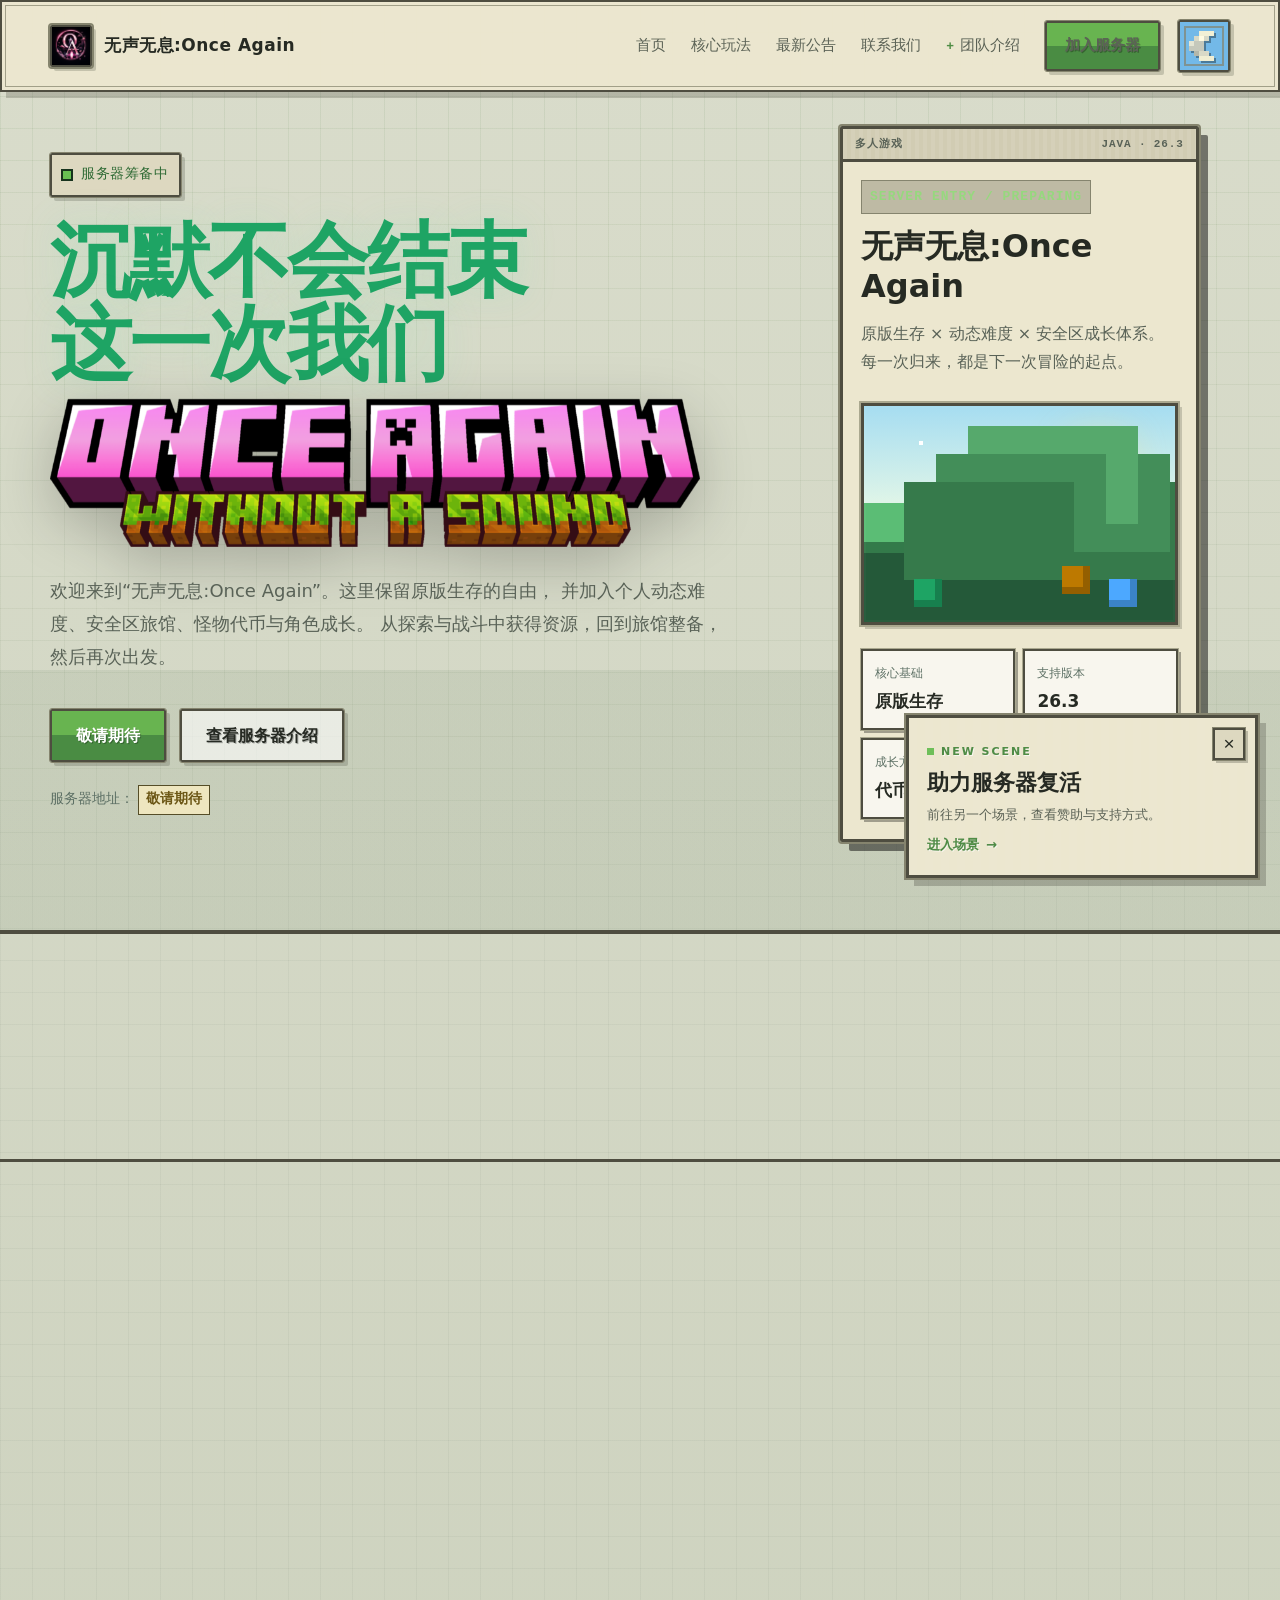
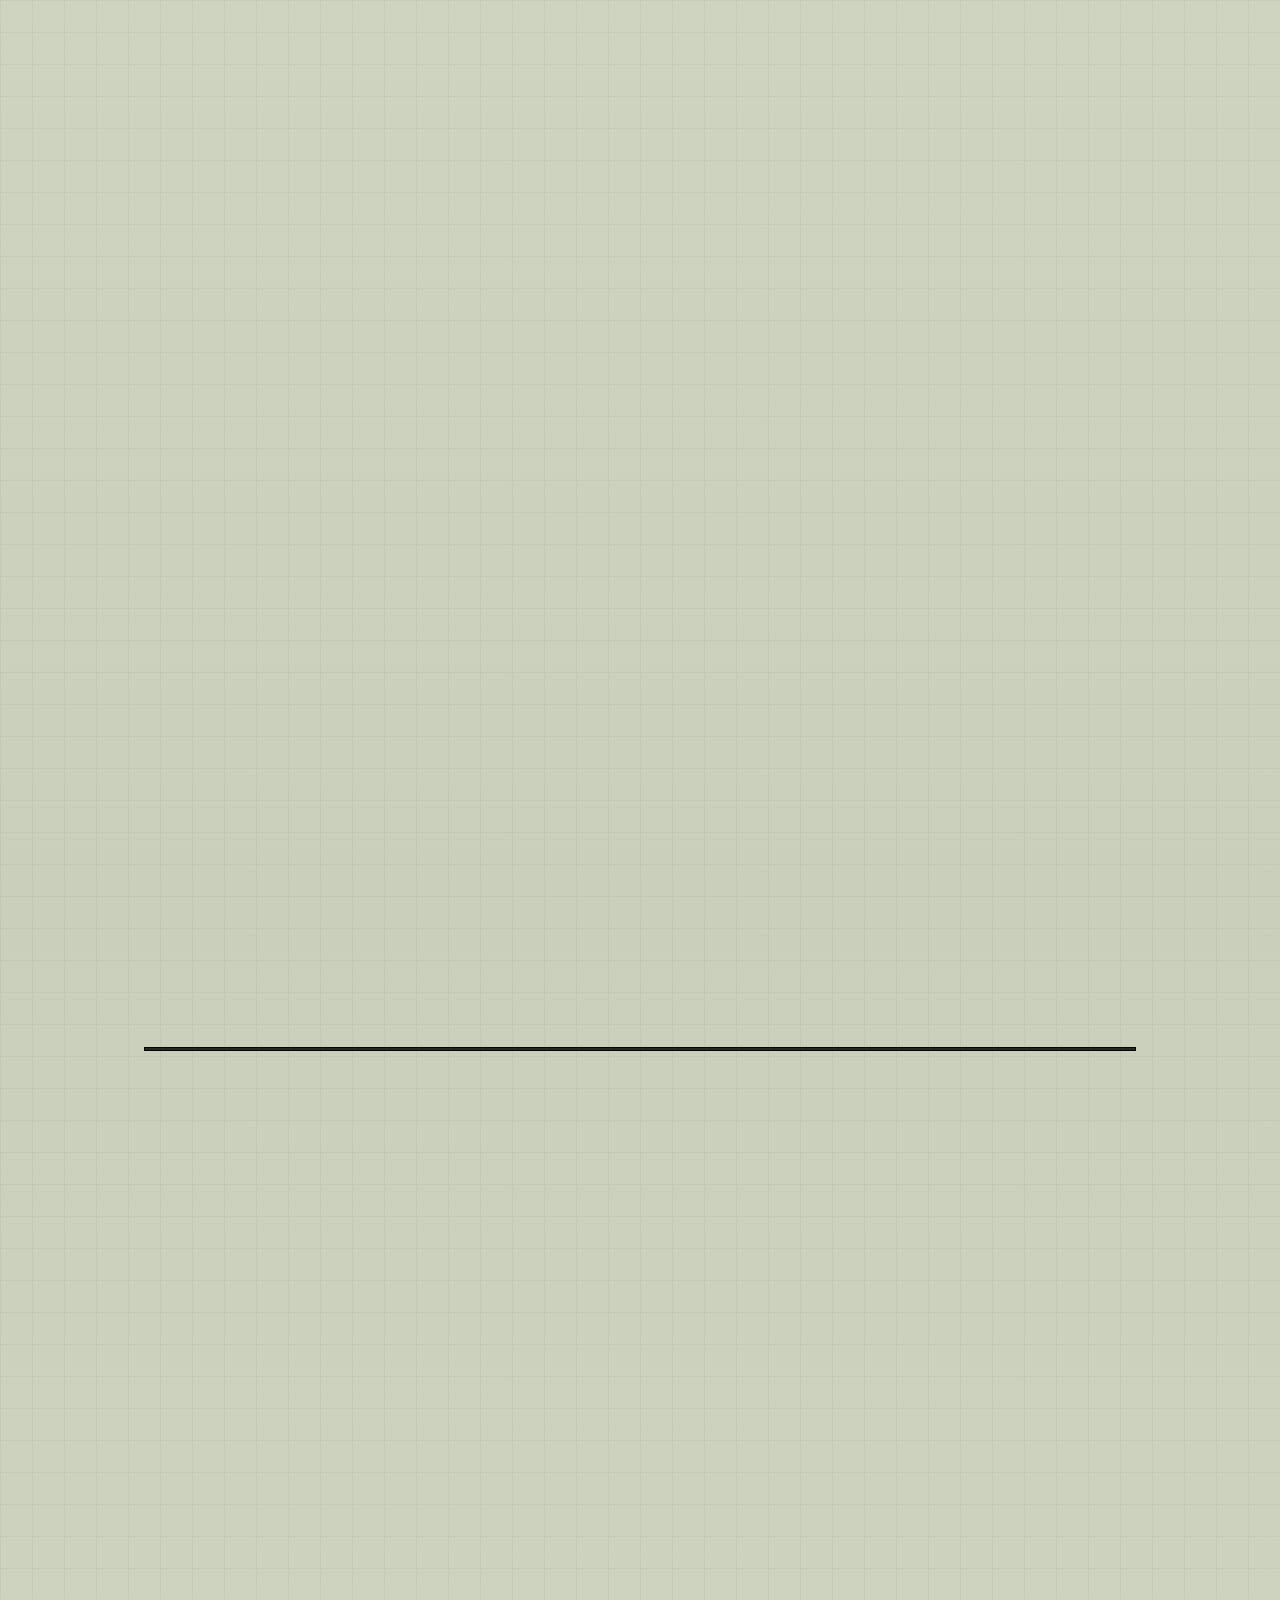
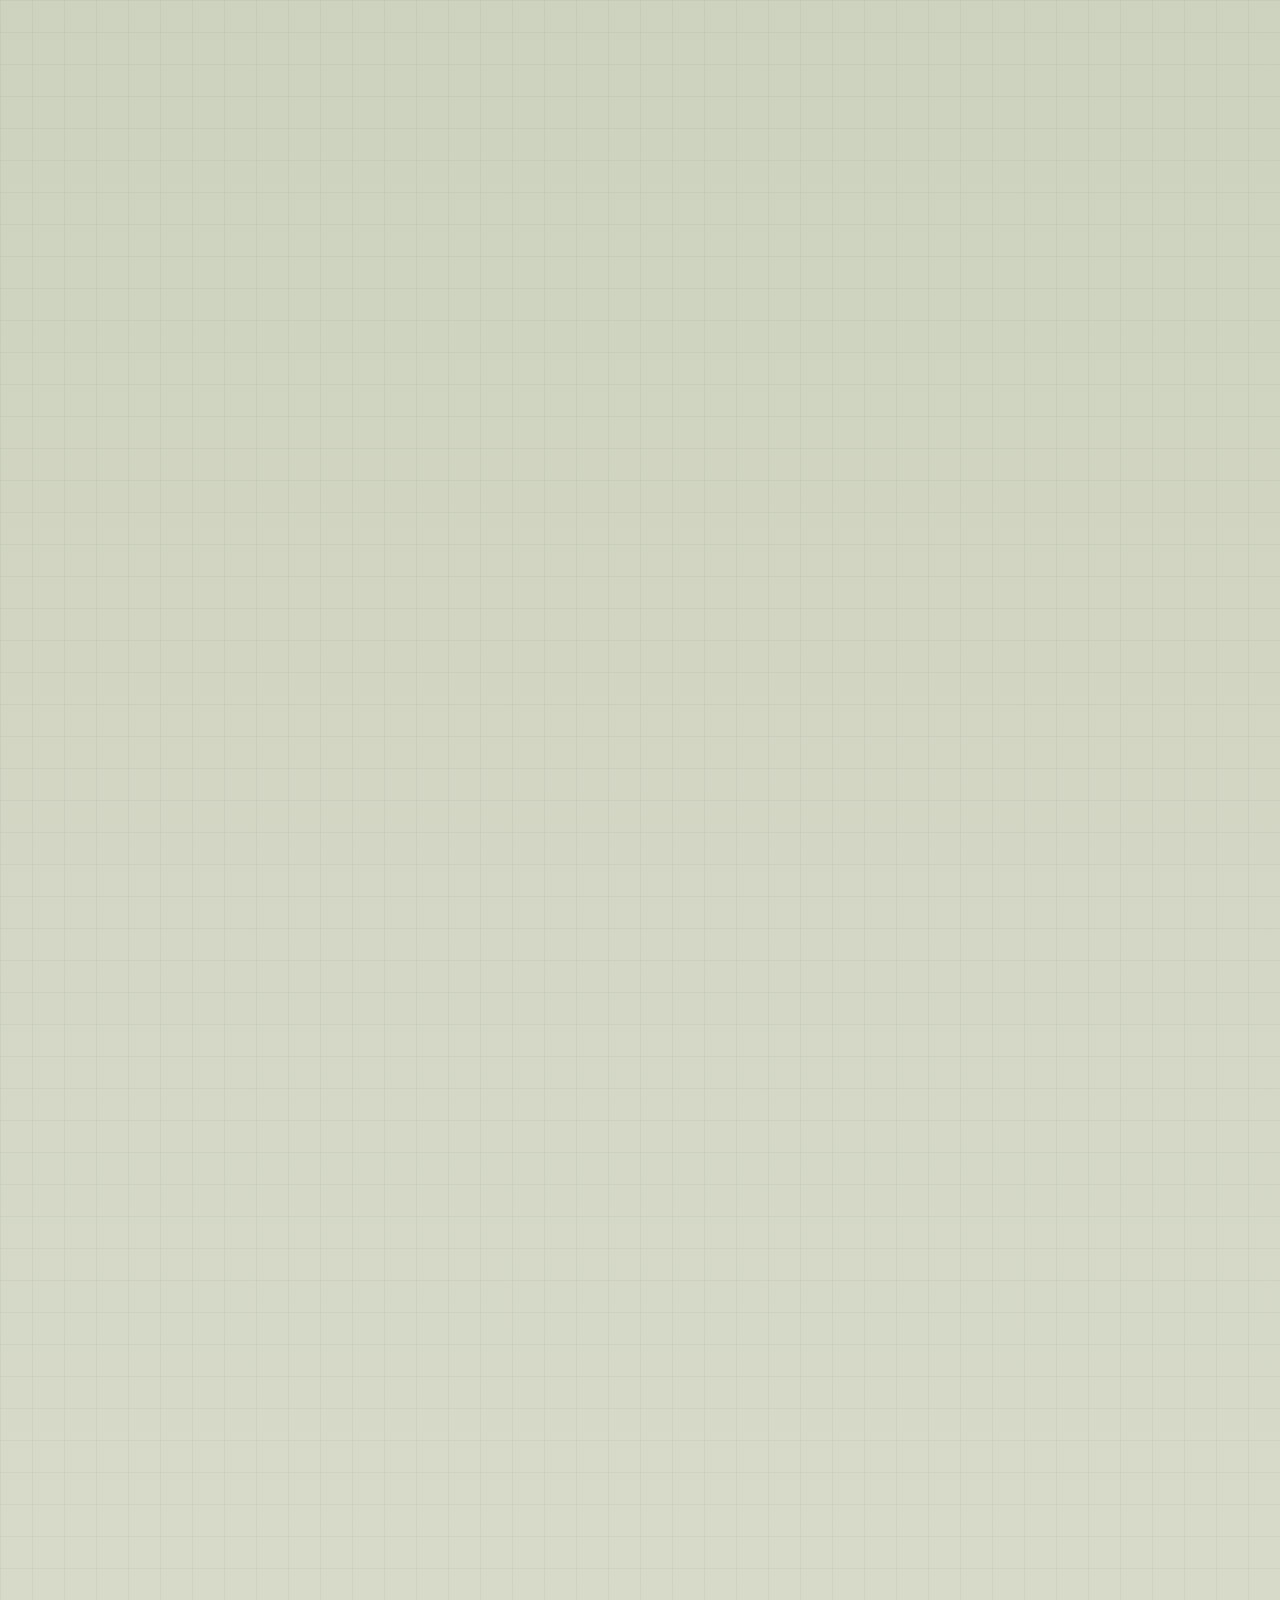
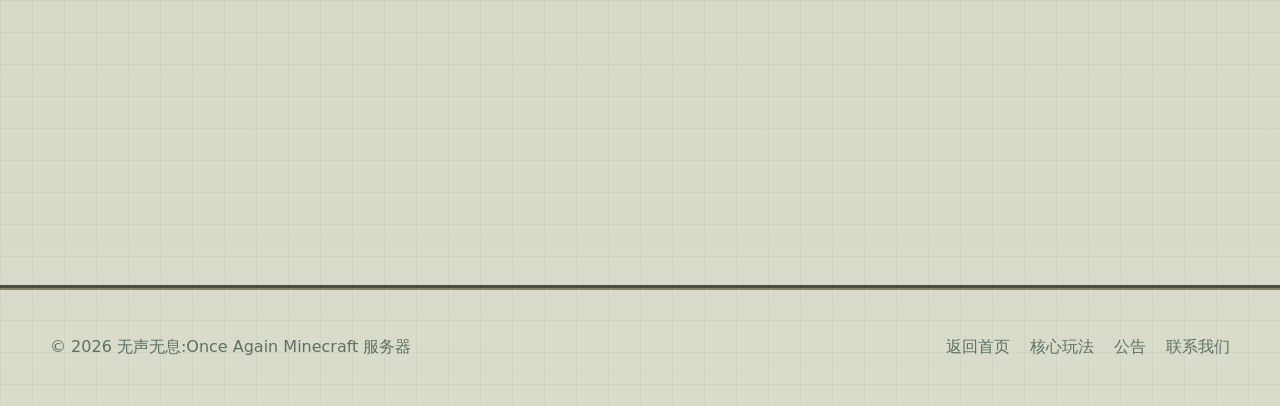
==== index.html @ c3c996f0 "我去！网页2.0版本！ 我 我 五瓦我我我我我" ====
<!DOCTYPE html>
<html lang="zh-CN">

<head>
  <!-- 设置网页编码，保证中文正常显示 -->
  <meta charset="UTF-8">

  <!-- 让网页适配手机、平板和电脑 -->
  <meta name="viewport" content="width=device-width, initial-scale=1.0">

  <!-- 浏览器标签页标题 -->
  <title>无声无息:Once Again｜Minecraft 服务器</title>

  <!-- 网页描述 -->
  <meta
    name="description"
    content="无声无息:Once Again Minecraft 服务器官方网站。原版生存、动态难度、安全区旅馆与代币成长体系。"
  >

  <link rel="preconnect" href="https://cdn.jsdelivr.net" crossorigin>
  <style>
    /*
      ==================================================
      一、全局主题变量
      ==================================================

      默认使用黑色主题。

      网页切换到白色主题时，
      JavaScript 会给 html 标签添加：
      data-theme="light"

      然后下面的白色主题变量会覆盖默认变量。
    */

    :root {
      /*
        告诉浏览器当前网页主要是深色主题。
        浏览器表单和滚动条可能会参考这个设置。
      */
      color-scheme: dark;

      /*
        网页背景色。
      */
      --background: #050908;

      /*
        第二层背景色。
      */
      --background-secondary: #09120f;

      /*
        导航栏背景色。
      */
      --navbar-background: rgba(5, 9, 8, 0.76);

      /*
        普通卡片背景。
      */
      --card-background: rgba(15, 29, 24, 0.82);

      /*
        较亮的卡片背景。
      */
      --card-background-hover: rgba(22, 43, 35, 0.92);

      /*
        卡片边框颜色。
      */
      --card-border: rgba(112, 255, 178, 0.14);

      /*
        鼠标悬停时的边框颜色。
      */
      --card-border-hover: rgba(112, 255, 178, 0.42);

      /*
        网站主色。
      */
      --primary: #70efad;

      /*
        主色的深色版本。
      */
      --primary-dark: #32bd79;

      /*
        黄色强调色。
      */
      --accent: #ffd166;

      /*
        主文字颜色。
      */
      --text: #f5fff9;

      /*
        次要文字颜色。
      */
      --text-muted: #a7bab0;

      /*
        很淡的文字颜色。
      */
      --text-soft: #7f9188;

      /*
        普通边框。
      */
      --line: rgba(255, 255, 255, 0.07);

      /*
        背景网格颜色。
      */
      --grid-line: rgba(112, 239, 173, 0.035);

      /*
        卡片阴影。
      */
      --shadow:
        0 24px 70px rgba(0, 0, 0, 0.38);

      /*
        较小的阴影。
      */
      --shadow-small:
        0 12px 35px rgba(0, 0, 0, 0.24);

      /*
        按钮文字颜色。
      */
      --button-text: #03160c;

      /*
        场景天空颜色。
      */
      --scene-sky-top: #132d27;
      --scene-sky-bottom: #1f5b43;

      /*
        场景地面颜色。
      */
      --scene-ground-one: #267b52;
      --scene-ground-two: #173d2e;
      --scene-ground-three: #091a14;

      /*
        月亮颜色。
      */
      --moon-color: #e0fff2;

      /*
        主题切换按钮背景。
      */
      --theme-button-background: rgba(255, 255, 255, 0.06);

      /*
        鼠标经过主题按钮时的背景。
      */
      --theme-button-hover: rgba(112, 239, 173, 0.13);

      /*
        页面选择文字时的颜色。
      */
      --selection-background: rgba(112, 239, 173, 0.3);
    }

    /*
      ==================================================
      二、白色主题变量
      ==================================================
    */

    html[data-theme="light"] {
      color-scheme: light;

      --background: #f4f8f5;
      --background-secondary: #edf4ef;

      --navbar-background: rgba(247, 251, 248, 0.8);

      --card-background: rgba(255, 255, 255, 0.82);
      --card-background-hover: rgba(255, 255, 255, 0.98);

      --card-border: rgba(26, 116, 73, 0.12);
      --card-border-hover: rgba(27, 156, 91, 0.38);

      --primary: #1ea464;
      --primary-dark: #137345;

      --accent: #bd7900;

      --text: #13241b;
      --text-muted: #5d7065;
      --text-soft: #819087;

      --line: rgba(10, 39, 23, 0.09);

      --grid-line: rgba(30, 164, 100, 0.045);

      --shadow:
        0 24px 70px rgba(29, 67, 46, 0.12);

      --shadow-small:
        0 12px 35px rgba(29, 67, 46, 0.1);

      --button-text: #ffffff;

      --scene-sky-top: #a6ddf1;
      --scene-sky-bottom: #dff5e8;

      --scene-ground-one: #5bbd75;
      --scene-ground-two: #337a4a;
      --scene-ground-three: #245939;

      --moon-color: #fff4ba;

      --theme-button-background: rgba(19, 74, 42, 0.06);
      --theme-button-hover: rgba(30, 164, 100, 0.12);

      --selection-background: rgba(30, 164, 100, 0.22);
    }

    /*
      ==================================================
      三、基础样式
      ==================================================
    */

    * {
      box-sizing: border-box;
      margin: 0;
      padding: 0;
    }

    html {
      /*
        点击导航栏时平滑滚动。
      */
      scroll-behavior: smooth;

      /*
        页面背景色也设置在 html 上，
        防止主题切换时出现白边。
      */
      background: var(--background);
    }

    body {
      min-height: 100vh;

      font-family:
        "Microsoft YaHei",
        "PingFang SC",
        system-ui,
        -apple-system,
        BlinkMacSystemFont,
        Arial,
        sans-serif;

      color: var(--text);

      background:
        radial-gradient(
          circle at 12% 10%,
          rgba(48, 189, 121, 0.16),
          transparent 31%
        ),
        radial-gradient(
          circle at 88% 33%,
          rgba(112, 239, 173, 0.1),
          transparent 27%
        ),
        linear-gradient(
          180deg,
          var(--background) 0%,
          var(--background-secondary) 52%,
          var(--background) 100%
        );

      line-height: 1.7;
      overflow-x: hidden;

      /*
        主题切换时，背景和文字会平滑过渡。
      */
      transition:
        background-color 0.6s ease,
        color 0.45s ease;
    }

    /*
      白色主题下更换背景光晕。
    */
    html[data-theme="light"] body {
      background:
        radial-gradient(
          circle at 12% 10%,
          rgba(30, 164, 100, 0.11),
          transparent 31%
        ),
        radial-gradient(
          circle at 88% 33%,
          rgba(255, 209, 102, 0.11),
          transparent 28%
        ),
        linear-gradient(
          180deg,
          var(--background) 0%,
          var(--background-secondary) 52%,
          var(--background) 100%
        );
    }

    /*
      选择网页文字时的背景颜色。
    */
    ::selection {
      background: var(--selection-background);
      color: var(--text);
    }

    a {
      color: inherit;
      text-decoration: none;
    }

    button {
      font: inherit;
    }

    img {
      display: block;
      max-width: 100%;
    }

    /*
      限制网页主要内容宽度。
    */
    .container {
      width: min(1180px, calc(100% - 40px));
      margin: 0 auto;
    }

    /*
      为大部分会变化的元素添加主题过渡。
    */
    .navbar,
    .server-card,
    .stat-card,
    .feature-card,
    .news-card,
    .contact-card,
    .join-box,
    .card-info-item,
    .button-secondary,
    .theme-toggle,
    footer,
    .ip-box {
      transition:
        background-color 0.45s ease,
        background 0.45s ease,
        border-color 0.45s ease,
        color 0.45s ease,
        box-shadow 0.45s ease;
    }

    /*
      ==================================================
      四、主题切换扩散动画
      ==================================================

      用户点击主题按钮时，
      JavaScript 会设置扩散圆的位置和颜色。

      圆形会从按钮位置向整个屏幕扩散，
      形成比较精致的主题切换效果。
    */

    .theme-transition-circle {
      position: fixed;

      /*
        初始位置和大小由 JavaScript 设置。
      */
      left: 0;
      top: 0;

      width: 20px;
      height: 20px;

      border-radius: 50%;

      /*
        默认不显示。
      */
      opacity: 0;

      /*
        让它盖住网页，但不阻挡点击。
      */
      z-index: 99999;
      pointer-events: none;

      transform: translate(-50%, -50%) scale(0);
    }

    /*
      执行动画时添加这个类。
    */
    .theme-transition-circle.active {
      animation: themeCircleExpand 0.72s cubic-bezier(0.65, 0, 0.2, 1);
    }

    /*
      主题扩散圆动画。
    */
    @keyframes themeCircleExpand {
      0% {
        opacity: 1;
        transform: translate(-50%, -50%) scale(0);
      }

      70% {
        opacity: 1;
      }

      100% {
        opacity: 0;
        transform: translate(-50%, -50%) scale(180);
      }
    }

    /*
      ==================================================
      五、顶部导航栏
      ==================================================
    */

    .navbar {
      position: fixed;
      top: 0;
      left: 0;

      width: 100%;
      z-index: 1000;

      background: var(--navbar-background);

      backdrop-filter: blur(20px);
      -webkit-backdrop-filter: blur(20px);

      border-bottom: 1px solid var(--line);
    }

    /*
      页面滚动后 JavaScript 会添加 scrolled 类。
    */
    .navbar.scrolled {
      box-shadow: var(--shadow-small);
    }

    .nav-inner {
      min-height: 74px;

      display: flex;
      align-items: center;
      justify-content: space-between;

      gap: 28px;
    }

    .logo {
      display: flex;
      align-items: center;
      gap: 12px;

      font-weight: 900;
      letter-spacing: 0.5px;
    }

    /*
      左上角方块 Logo。
    */
    .logo-icon {
      position: relative;

      width: 42px;
      height: 42px;

      display: grid;
      place-items: center;

      overflow: hidden;

      border-radius: 11px;

      background:
        linear-gradient(
          135deg,
          var(--primary) 0 50%,
          var(--primary-dark) 50% 100%
        );

      color: var(--button-text);
      font-size: 22px;

      box-shadow:
        0 10px 28px rgba(45, 188, 118, 0.25);

      transition:
        transform 0.35s ease,
        box-shadow 0.35s ease;
    }

    /*
      Logo 光泽动画。
    */
    .logo-icon::after {
      content: "";

      position: absolute;
      top: -80%;
      left: -80%;

      width: 70%;
      height: 260%;

      background:
        linear-gradient(
          90deg,
          transparent,
          rgba(255, 255, 255, 0.55),
          transparent
        );

      transform: rotate(25deg);
      transition: left 0.6s ease;
    }

    .logo:hover .logo-icon {
      transform: rotate(-5deg) scale(1.06);
      box-shadow:
        0 14px 34px rgba(45, 188, 118, 0.35);
    }

    .logo:hover .logo-icon::after {
      left: 150%;
    }

    .logo-name {
      font-size: 17px;
      color: var(--text);
    }

    /*
      右侧导航和主题按钮的外层。
    */
    .nav-right {
      display: flex;
      align-items: center;
      gap: 18px;
    }

    .nav-links {
      display: flex;
      align-items: center;
      gap: 25px;

      color: var(--text-muted);
      font-size: 15px;
    }

    .nav-links a {
      position: relative;
      transition:
        color 0.25s ease,
        transform 0.25s ease;
    }

    .nav-links a:not(.nav-button)::after {
      content: "";

      position: absolute;
      left: 50%;
      bottom: -8px;

      width: 100%;
      height: 2px;

      border-radius: 999px;

      background: var(--primary);

      transform:
        translateX(-50%)
        scaleX(0);

      transition:
        transform 0.28s ease;
    }

    .nav-links a:not(.nav-button):hover {
      color: var(--primary);
      transform: translateY(-1px);
    }

    .nav-links a:not(.nav-button):hover::after {
      transform:
        translateX(-50%)
        scaleX(1);
    }

    .nav-button {
      padding: 10px 18px;

      border-radius: 10px;

      background: var(--primary);
      color: var(--button-text);

      font-weight: 900;

      box-shadow:
        0 9px 24px rgba(45, 188, 118, 0.18);

      transition:
        transform 0.25s ease,
        box-shadow 0.25s ease,
        background-color 0.25s ease;
    }

    .nav-button:hover {
      transform: translateY(-3px);

      box-shadow:
        0 15px 34px rgba(45, 188, 118, 0.3);
    }

    /*
      ==================================================
      六、黑白主题切换按钮
      ==================================================
    */

    .theme-toggle {
      position: relative;

      width: 46px;
      height: 46px;

      flex-shrink: 0;

      display: grid;
      place-items: center;

      overflow: hidden;

      border: 1px solid var(--line);
      border-radius: 50%;

      background: var(--theme-button-background);
      color: var(--text);

      cursor: pointer;

      box-shadow:
        inset 0 0 0 1px rgba(255, 255, 255, 0.01);

      transition:
        transform 0.35s ease,
        background-color 0.35s ease,
        border-color 0.35s ease,
        box-shadow 0.35s ease;
    }

    .theme-toggle:hover {
      transform: translateY(-3px) rotate(6deg);

      background: var(--theme-button-hover);
      border-color: var(--card-border-hover);

      box-shadow:
        0 12px 30px rgba(30, 164, 100, 0.16);
    }

    .theme-toggle:active {
      transform: scale(0.9);
    }

    /*
      太阳和月亮图标使用纯 CSS 绘制。
    */
    .theme-icon {
      position: absolute;

      width: 21px;
      height: 21px;

      transition:
        opacity 0.45s ease,
        transform 0.55s cubic-bezier(0.2, 0.8, 0.2, 1);
    }

    /*
      太阳中心。
    */
    .sun-icon {
      border-radius: 50%;
      background: #ffcf5a;

      box-shadow:
        0 0 16px rgba(255, 207, 90, 0.55);
    }

    /*
      太阳光线。
    */
    .sun-icon::before,
    .sun-icon::after {
      content: "";

      position: absolute;
      left: 50%;
      top: 50%;

      width: 30px;
      height: 2px;

      border-radius: 999px;

      background: #ffcf5a;
    }

    .sun-icon::before {
      transform:
        translate(-50%, -50%)
        rotate(0deg);

      box-shadow:
        0 0 8px rgba(255, 207, 90, 0.35);
    }

    .sun-icon::after {
      transform:
        translate(-50%, -50%)
        rotate(90deg);
    }

    /*
      使用额外元素画斜方向太阳光线。
    */
    .sun-rays {
      position: absolute;

      width: 30px;
      height: 2px;

      border-radius: 999px;

      background: #ffcf5a;

      transform: rotate(45deg);
    }

    .sun-rays::after {
      content: "";

      position: absolute;

      width: 30px;
      height: 2px;

      border-radius: 999px;

      background: #ffcf5a;

      transform: rotate(90deg);
    }

    /*
      月亮图标。
    */
    .moon-icon-small {
      border-radius: 50%;

      background: #e3edff;

      box-shadow:
        0 0 16px rgba(188, 213, 255, 0.35);
    }

    /*
      通过覆盖一部分圆形，制造月牙效果。
    */
    .moon-icon-small::after {
      content: "";

      position: absolute;

      top: -3px;
      left: 7px;

      width: 21px;
      height: 21px;

      border-radius: 50%;

      background: var(--theme-button-background);

      transition:
        background-color 0.45s ease;
    }

    /*
      黑色主题下：
      显示太阳，表示点击后切换到白色主题。
    */
    html:not([data-theme="light"]) .sun-icon,
    html:not([data-theme="light"]) .sun-rays {
      opacity: 1;
      transform: scale(1) rotate(0deg);
    }

    html:not([data-theme="light"]) .moon-icon-small {
      opacity: 0;
      transform: scale(0.4) rotate(-100deg);
    }

    /*
      白色主题下：
      显示月亮，表示点击后切换到黑色主题。
    */
    html[data-theme="light"] .sun-icon,
    html[data-theme="light"] .sun-rays {
      opacity: 0;
      transform: scale(0.4) rotate(120deg);
    }

    html[data-theme="light"] .moon-icon-small {
      opacity: 1;
      transform: scale(1) rotate(0deg);
    }

    /*
      手机菜单按钮。
    */
    .menu-button {
      display: none;

      width: 46px;
      height: 46px;

      border: 1px solid var(--line);
      border-radius: 12px;

      background: var(--theme-button-background);
      color: var(--text);

      font-size: 25px;
      cursor: pointer;

      transition:
        transform 0.25s ease,
        background-color 0.25s ease;
    }

    .menu-button:hover {
      transform: translateY(-2px);
      background: var(--theme-button-hover);
    }

    /*
      ==================================================
      七、首页首屏
      ==================================================
    */

    .hero {
      position: relative;

      min-height: 100vh;

      display: flex;
      align-items: center;

      padding: 138px 0 88px;

      overflow: hidden;
    }

    /*
      首屏背景网格。
    */
    .hero::before {
      content: "";

      position: absolute;
      inset: 0;

      background-image:
        linear-gradient(
          var(--grid-line) 1px,
          transparent 1px
        ),
        linear-gradient(
          90deg,
          var(--grid-line) 1px,
          transparent 1px
        );

      background-size: 50px 50px;

      mask-image:
        linear-gradient(
          to bottom,
          black,
          transparent 92%
        );

      pointer-events: none;
    }

    /*
      首屏漂浮装饰光球。
    */
    .hero-orb {
      position: absolute;

      border-radius: 50%;
      filter: blur(2px);

      opacity: 0.5;
      pointer-events: none;

      animation:
        orbFloat 7s ease-in-out infinite;
    }

    .hero-orb-one {
      top: 20%;
      left: 5%;

      width: 12px;
      height: 12px;

      background: var(--primary);

      box-shadow:
        0 0 28px var(--primary);
    }

    .hero-orb-two {
      top: 30%;
      right: 7%;

      width: 8px;
      height: 8px;

      background: var(--accent);

      box-shadow:
        0 0 25px var(--accent);

      animation-delay: -2s;
    }

    .hero-orb-three {
      bottom: 15%;
      left: 42%;

      width: 7px;
      height: 7px;

      background: #62aaff;

      box-shadow:
        0 0 20px #62aaff;

      animation-delay: -4s;
    }

    @keyframes orbFloat {
      0%,
      100% {
        transform: translateY(0) scale(1);
      }

      50% {
        transform: translateY(-28px) scale(1.2);
      }
    }

    .hero-grid {
      position: relative;
      z-index: 1;

      display: grid;
      grid-template-columns: 1.08fr 0.92fr;
      align-items: center;

      gap: 70px;
    }

    .server-status {
      display: inline-flex;
      align-items: center;
      gap: 10px;

      margin-bottom: 24px;
      padding: 8px 15px;

      border-radius: 999px;

      border: 1px solid var(--card-border);
      background: rgba(101, 230, 164, 0.07);

      color: var(--primary);
      font-size: 14px;

      box-shadow:
        inset 0 0 22px rgba(101, 230, 164, 0.035);
    }

    html[data-theme="light"] .server-status {
      background: rgba(30, 164, 100, 0.07);
    }

    .status-dot {
      width: 9px;
      height: 9px;

      border-radius: 50%;

      background: var(--primary);

      box-shadow:
        0 0 16px var(--primary);

      animation:
        statusBlink 1.6s infinite;
    }

    @keyframes statusBlink {
      0%,
      100% {
        opacity: 1;
        transform: scale(1);
      }

      50% {
        opacity: 0.35;
        transform: scale(0.72);
      }
    }

    .hero-title {
      max-width: 780px;

      font-size:
        clamp(48px, 7vw, 92px);

      line-height: 1.03;
      letter-spacing: -4px;
    }

    .hero-title span {
      position: relative;

      color: var(--primary);

      text-shadow:
        0 0 38px rgba(101, 230, 164, 0.18);
    }

    /*
      主标题强调文字下方装饰线。
    */
    .hero-title span::after {
      content: "";

      position: absolute;
      left: 3%;
      bottom: -7px;

      width: 94%;
      height: 6px;

      border-radius: 50%;

      background:
        linear-gradient(
          90deg,
          transparent,
          var(--primary),
          transparent
        );

      opacity: 0.34;
      filter: blur(2px);
    }

    .hero-description {
      max-width: 650px;

      margin-top: 27px;

      color: var(--text-muted);
      font-size: 18px;
    }

    .hero-actions {
      display: flex;
      align-items: center;
      flex-wrap: wrap;

      gap: 14px;

      margin-top: 36px;
    }

    /*
      通用按钮。
    */
    .button {
      position: relative;

      min-height: 53px;
      padding: 0 24px;

      display: inline-flex;
      align-items: center;
      justify-content: center;
      gap: 9px;

      overflow: hidden;

      border: 1px solid transparent;
      border-radius: 12px;

      cursor: pointer;

      font-weight: 900;

      transition:
        transform 0.28s ease,
        box-shadow 0.28s ease,
        border-color 0.28s ease,
        color 0.28s ease,
        background-color 0.28s ease;
    }

    /*
      按钮光泽。
    */
    .button::after {
      content: "";

      position: absolute;
      top: -100%;
      left: -80%;

      width: 50%;
      height: 300%;

      background:
        linear-gradient(
          90deg,
          transparent,
          rgba(255, 255, 255, 0.45),
          transparent
        );

      transform: rotate(20deg);

      transition: left 0.65s ease;
    }

    .button:hover::after {
      left: 150%;
    }

    .button-primary {
      background: var(--primary);
      color: var(--button-text);

      box-shadow:
        0 12px 32px rgba(45, 188, 118, 0.2);
    }

    .button-primary:hover {
      transform: translateY(-4px) scale(1.015);

      box-shadow:
        0 18px 42px rgba(45, 188, 118, 0.31);
    }

    .button-primary:active {
      transform: translateY(0) scale(0.97);
    }

    .button-secondary {
      background: rgba(255, 255, 255, 0.04);
      border-color: var(--line);

      color: var(--text);
    }

    html[data-theme="light"] .button-secondary {
      background: rgba(255, 255, 255, 0.6);
    }

    .button-secondary:hover {
      transform: translateY(-4px);

      border-color: var(--primary);
      color: var(--primary);

      box-shadow:
        0 14px 35px rgba(30, 164, 100, 0.12);
    }

    .hero-server-address {
      margin-top: 23px;

      color: var(--text-muted);
      font-size: 14px;
    }

    .hero-server-address strong {
      color: var(--accent);
    }

    /*
      ==================================================
      八、首屏服务器展示卡片
      ==================================================
    */

    .hero-visual {
      position: relative;

      min-height: 510px;

      display: grid;
      place-items: center;

      perspective: 1200px;
    }

    .visual-glow {
      position: absolute;

      width: 390px;
      height: 390px;

      border-radius: 50%;

      background:
        rgba(55, 205, 127, 0.16);

      filter: blur(75px);

      animation:
        glowPulse 4.5s ease-in-out infinite;
    }

    @keyframes glowPulse {
      0%,
      100% {
        transform: scale(0.94);
        opacity: 0.65;
      }

      50% {
        transform: scale(1.08);
        opacity: 1;
      }
    }

    .server-card {
      position: relative;

      width: min(440px, 100%);

      padding: 34px;

      border: 1px solid var(--card-border);
      border-radius: 28px;

      background:
        linear-gradient(
          150deg,
          var(--card-background-hover),
          var(--card-background)
        );

      box-shadow: var(--shadow);

      transform:
        rotateY(-4deg)
        rotateX(2deg)
        rotateZ(1.5deg);

      transform-style: preserve-3d;

      transition:
        transform 0.45s cubic-bezier(0.2, 0.8, 0.2, 1),
        box-shadow 0.45s ease,
        background-color 0.45s ease,
        border-color 0.45s ease;
    }

    .server-card:hover {
      transform:
        rotateY(0deg)
        rotateX(0deg)
        rotateZ(0deg)
        translateY(-10px);

      box-shadow:
        0 35px 90px rgba(0, 0, 0, 0.42);

      border-color: var(--card-border-hover);
    }

    html[data-theme="light"] .server-card:hover {
      box-shadow:
        0 35px 90px rgba(32, 78, 51, 0.17);
    }

    .card-label {
      color: var(--primary);

      font-size: 13px;
      font-weight: 900;
      letter-spacing: 2px;
    }

    .card-title {
      margin-top: 10px;

      font-size: 32px;
      line-height: 1.25;
    }

    .card-description {
      margin-top: 14px;

      color: var(--text-muted);
    }

    /*
      Minecraft 风格场景。
    */
    .block-scene {
      position: relative;

      height: 220px;

      margin-top: 28px;

      overflow: hidden;

      border-radius: 20px;

      background:
        linear-gradient(
          var(--scene-sky-top) 0%,
          var(--scene-sky-bottom) 45%,
          var(--scene-ground-one) 45%,
          var(--scene-ground-one) 63%,
          var(--scene-ground-two) 63%,
          var(--scene-ground-two) 68%,
          var(--scene-ground-three) 68%,
          var(--scene-ground-three) 100%
        );

      box-shadow:
        inset 0 0 40px rgba(0, 0, 0, 0.16);
    }

    /*
      场景星星。
    */
    .scene-star {
      position: absolute;

      width: 3px;
      height: 3px;

      border-radius: 50%;

      background: white;

      box-shadow:
        0 0 7px rgba(255, 255, 255, 0.9);

      animation:
        starBlink 2.4s ease-in-out infinite;
    }

    .scene-star.one {
      top: 35px;
      left: 55px;
    }

    .scene-star.two {
      top: 65px;
      left: 145px;

      animation-delay: -0.8s;
    }

    .scene-star.three {
      top: 28px;
      right: 130px;

      animation-delay: -1.5s;
    }

    @keyframes starBlink {
      0%,
      100% {
        opacity: 0.25;
        transform: scale(0.7);
      }

      50% {
        opacity: 1;
        transform: scale(1.5);
      }
    }

    .moon {
      position: absolute;

      top: 30px;
      right: 45px;

      width: 72px;
      height: 72px;

      border-radius: 50%;

      background: var(--moon-color);

      box-shadow:
        0 0 38px rgba(216, 255, 240, 0.42);

      animation:
        moonFloat 5s ease-in-out infinite;
    }

    html[data-theme="light"] .moon {
      box-shadow:
        0 0 38px rgba(255, 226, 112, 0.42);
    }

    .moon::after {
      content: "";

      position: absolute;

      top: -8px;
      left: 22px;

      width: 72px;
      height: 72px;

      border-radius: 50%;

      background: var(--scene-sky-top);

      transition:
        background-color 0.45s ease;
    }

    @keyframes moonFloat {
      0%,
      100% {
        transform: translateY(0);
      }

      50% {
        transform: translateY(-8px);
      }
    }

    .block-mountain {
      position: absolute;

      left: 40px;
      bottom: 42px;

      width: 170px;
      height: 98px;

      background: #173d2c;

      box-shadow:
        32px -28px 0 #1d5239,
        64px -56px 0 #287550,
        96px -28px 0 #1d5239,
        128px 0 0 #173d2c;
    }

    html[data-theme="light"] .block-mountain {
      background: #367a4b;

      box-shadow:
        32px -28px 0 #438e59,
        64px -56px 0 #56a96c,
        96px -28px 0 #438e59,
        128px 0 0 #367a4b;
    }

    .small-block {
      position: absolute;

      width: 28px;
      height: 28px;

      background: var(--primary);

      box-shadow:
        inset -7px -7px 0 rgba(0, 0, 0, 0.22);

      animation:
        blockFloat 3.5s ease-in-out infinite;
    }

    .small-block.one {
      left: 50px;
      bottom: 15px;
    }

    .small-block.two {
      right: 85px;
      bottom: 28px;

      background: var(--accent);

      animation-delay: -1.1s;
    }

    .small-block.three {
      right: 38px;
      bottom: 15px;

      background: #4ca8ff;

      animation-delay: -2s;
    }

    @keyframes blockFloat {
      0%,
      100% {
        transform: translateY(0) rotate(0deg);
      }

      50% {
        transform: translateY(-7px) rotate(3deg);
      }
    }

    .card-info-grid {
      display: grid;
      grid-template-columns:
        repeat(2, 1fr);

      gap: 14px;

      margin-top: 24px;
    }

    .card-info-item {
      padding: 17px;

      border-radius: 14px;

      background:
        rgba(255, 255, 255, 0.04);

      border:
        1px solid var(--line);

      transition:
        transform 0.3s ease,
        background-color 0.3s ease,
        border-color 0.3s ease;
    }

    html[data-theme="light"] .card-info-item {
      background:
        rgba(255, 255, 255, 0.64);
    }

    .card-info-item:hover {
      transform: translateY(-4px);

      border-color:
        var(--card-border-hover);

      background:
        var(--card-background-hover);
    }

    .card-info-item span {
      display: block;

      color: var(--text-muted);
      font-size: 12px;
    }

    .card-info-item strong {
      display: block;

      margin-top: 4px;

      font-size: 17px;
    }

    /*
      ==================================================
      九、通用区块样式
      ==================================================
    */

    section {
      padding: 105px 0;
    }

    .section-heading {
      max-width: 760px;

      margin-bottom: 48px;
    }

    .eyebrow {
      color: var(--primary);

      font-size: 14px;
      font-weight: 900;
      letter-spacing: 2px;

      text-transform: uppercase;
    }

    .section-heading h2 {
      margin-top: 10px;

      font-size:
        clamp(34px, 5vw, 56px);

      line-height: 1.15;
      letter-spacing: -2px;
    }

    .section-heading p {
      margin-top: 16px;

      color: var(--text-muted);
      font-size: 17px;
    }

    /*
      ==================================================
      十、可重复触发的滚动动画
      ==================================================

      原来的动画只在第一次进入屏幕时执行。

      现在 JavaScript 会这样处理：

      1. 元素进入屏幕时添加 reveal-active
      2. 元素离开屏幕时删除 reveal-active
      3. 再次向上或向下滚动回来时重新添加

      因此上下滚动都会再次播放动画。
    */

    .reveal,
    .reveal-left,
    .reveal-right {
      opacity: 0;
      filter: none;
      transition:
        opacity 0.42s cubic-bezier(0.22, 0.7, 0.2, 1),
        translate 0.52s cubic-bezier(0.2, 0.78, 0.2, 1);
    }

    .reveal { translate: 0 18px; }
    .reveal-left { translate: -22px 0; }
    .reveal-right { translate: 22px 0; }

    .reveal.reveal-active,
    .reveal-left.reveal-active,
    .reveal-right.reveal-active {
      opacity: 1;
      translate: 0 0;
    }

    /*
      JavaScript 会设置 --delay，
      实现多个卡片依次出现。
    */
    .reveal,
    .reveal-left,
    .reveal-right {
      transition-delay:
        var(--delay, 0ms);
    }

    /*
      ==================================================
      十一、服务器数据
      ==================================================
    */

    .stats {
      padding-top: 0;
    }

    .stats-grid {
      display: grid;
      grid-template-columns:
        repeat(4, 1fr);

      gap: 18px;
    }

    .stat-card {
      position: relative;

      overflow: hidden;

      padding: 28px;

      border-radius: 18px;

      background: var(--card-background);
      border: 1px solid var(--card-border);

      box-shadow:
        0 10px 35px rgba(0, 0, 0, 0.06);

      transition:
        transform 0.35s ease,
        border-color 0.35s ease,
        background-color 0.35s ease,
        box-shadow 0.35s ease;
    }

    /*
      卡片右上角光晕。
    */
    .stat-card::after {
      content: "";

      position: absolute;
      top: -45px;
      right: -45px;

      width: 100px;
      height: 100px;

      border-radius: 50%;

      background:
        rgba(112, 239, 173, 0.12);

      filter: blur(10px);

      transition:
        transform 0.4s ease;
    }

    .stat-card:hover {
      transform: translateY(-8px);

      border-color:
        var(--card-border-hover);

      background:
        var(--card-background-hover);

      box-shadow: var(--shadow-small);
    }

    .stat-card:hover::after {
      transform: scale(1.5);
    }

    .stat-card strong {
      position: relative;
      z-index: 1;

      display: block;

      color: var(--primary);
      font-size: 34px;
    }

    .stat-card > span {
      position: relative;
      z-index: 1;

      color: var(--text-muted);
      font-size: 14px;
    }

    /*
      ==================================================
      十二、服务器特色
      ==================================================
    */

    .feature-grid {
      display: grid;
      grid-template-columns:
        repeat(3, 1fr);

      gap: 22px;
    }

    .feature-card {
      position: relative;

      min-height: 275px;

      overflow: hidden;

      padding: 30px;

      border-radius: 22px;

      border:
        1px solid var(--card-border);

      background:
        linear-gradient(
          145deg,
          var(--card-background-hover),
          var(--card-background)
        );

      transition:
        transform 0.38s cubic-bezier(0.2, 0.75, 0.2, 1),
        border-color 0.35s ease,
        box-shadow 0.35s ease;
    }

    /*
      特色卡片背景光晕。
    */
    .feature-card::before {
      content: "";

      position: absolute;
      left: -80px;
      bottom: -100px;

      width: 190px;
      height: 190px;

      border-radius: 50%;

      background:
        rgba(112, 239, 173, 0.08);

      filter: blur(4px);

      transition:
        transform 0.45s ease,
        opacity 0.45s ease;
    }

    /*
      卡片顶部流光。
    */
    .feature-card::after {
      content: "";

      position: absolute;
      top: 0;
      left: -100%;

      width: 80%;
      height: 1px;

      background:
        linear-gradient(
          90deg,
          transparent,
          var(--primary),
          transparent
        );

      transition:
        left 0.65s ease;
    }

    .feature-card:hover {
      transform:
        translateY(-10px)
        scale(1.012);

      border-color:
        var(--card-border-hover);

      box-shadow: var(--shadow-small);
    }

    .feature-card:hover::before {
      transform: scale(1.4);
    }

    .feature-card:hover::after {
      left: 120%;
    }

    .feature-icon {
      position: relative;
      z-index: 1;

      width: 56px;
      height: 56px;

      display: grid;
      place-items: center;

      border-radius: 15px;

      background:
        rgba(101, 230, 164, 0.1);

      color: var(--primary);
      font-size: 27px;

      transition:
        transform 0.4s cubic-bezier(0.2, 0.8, 0.2, 1),
        background-color 0.35s ease,
        box-shadow 0.35s ease;
    }

    .feature-card:hover .feature-icon {
      transform:
        rotate(-8deg)
        scale(1.12);

      background:
        rgba(101, 230, 164, 0.17);

      box-shadow:
        0 10px 26px rgba(40, 174, 107, 0.16);
    }

    .feature-card h3 {
      position: relative;
      z-index: 1;

      margin-top: 27px;

      font-size: 23px;
    }

    .feature-card p {
      position: relative;
      z-index: 1;

      margin-top: 12px;

      color: var(--text-muted);
    }

    /*
      ==================================================
      十三、公告区域
      ==================================================
    */

    .news-grid {
      display: grid;
      grid-template-columns:
        1.2fr 0.8fr;

      gap: 24px;
    }

    .news-card {
      position: relative;

      overflow: hidden;

      padding: 30px;

      border-radius: 22px;

      background: var(--card-background);
      border: 1px solid var(--card-border);

      transition:
        transform 0.35s ease,
        border-color 0.35s ease,
        background-color 0.35s ease,
        box-shadow 0.35s ease;
    }

    .news-card::after {
      content: "";

      position: absolute;
      right: -40px;
      bottom: -40px;

      width: 110px;
      height: 110px;

      border-radius: 50%;

      background:
        rgba(112, 239, 173, 0.08);

      transition:
        transform 0.45s ease;
    }

    .news-card:hover {
      transform: translateY(-7px);

      border-color:
        var(--card-border-hover);

      background:
        var(--card-background-hover);

      box-shadow: var(--shadow-small);
    }

    .news-card:hover::after {
      transform: scale(1.5);
    }

    .news-card time,
    .news-card h3,
    .news-card p {
      position: relative;
      z-index: 1;
    }

    .news-card time {
      color: var(--primary);
      font-size: 13px;
    }

    .news-card h3 {
      margin-top: 10px;

      font-size: 24px;
    }

    .news-card p {
      margin-top: 12px;

      color: var(--text-muted);
    }

    .news-list {
      display: grid;
      gap: 16px;
    }

    .news-small {
      padding: 22px;
    }

    .news-small h3 {
      font-size: 19px;
    }

    /*
      ==================================================
      十四、加入服务器区域
      ==================================================
    */

    .join-box {
      position: relative;

      overflow: hidden;

      padding: 66px;

      border-radius: 28px;

      border:
        1px solid var(--card-border-hover);

      background:
        linear-gradient(
          125deg,
          rgba(31, 102, 67, 0.78),
          rgba(7, 24, 17, 0.96)
        );

      box-shadow: var(--shadow);
    }

    html[data-theme="light"] .join-box {
      background:
        linear-gradient(
          125deg,
          rgba(206, 245, 220, 0.96),
          rgba(244, 251, 246, 0.98)
        );
    }

    /*
      加入区域移动光线。
    */
    .join-box::before {
      content: "";

      position: absolute;
      top: -120%;
      left: -20%;

      width: 35%;
      height: 340%;

      background:
        linear-gradient(
          90deg,
          transparent,
          rgba(255, 255, 255, 0.08),
          transparent
        );

      transform: rotate(22deg);

      animation:
        joinLightMove 6s ease-in-out infinite;
    }

    @keyframes joinLightMove {
      0% {
        left: -55%;
      }

      45%,
      100% {
        left: 135%;
      }
    }

    .join-box::after {
      content: "MC";

      position: absolute;

      right: -25px;
      bottom: -95px;

      color:
        rgba(255, 255, 255, 0.035);

      font-size: 280px;
      font-weight: 900;
      line-height: 1;

      pointer-events: none;
    }

    html[data-theme="light"] .join-box::after {
      color:
        rgba(20, 90, 52, 0.04);
    }

    .join-content {
      position: relative;
      z-index: 1;

      max-width: 780px;
    }

    .join-box h2 {
      font-size:
        clamp(36px, 5vw, 62px);

      line-height: 1.1;
    }

    .join-box p {
      margin-top: 18px;

      color: #c0d3c9;
      font-size: 17px;
    }

    html[data-theme="light"] .join-box p {
      color: var(--text-muted);
    }

    .ip-box {
      display: flex;
      align-items: center;

      gap: 14px;

      max-width: 620px;

      margin-top: 31px;
      padding: 10px 10px 10px 20px;

      border-radius: 15px;

      background:
        rgba(0, 0, 0, 0.25);

      border:
        1px solid rgba(255, 255, 255, 0.1);
    }

    html[data-theme="light"] .ip-box {
      background:
        rgba(255, 255, 255, 0.72);

      border-color:
        rgba(19, 74, 42, 0.11);
    }

    .ip-box code {
      flex: 1;

      overflow: hidden;

      color: var(--accent);
      font-size: 17px;

      white-space: nowrap;
      text-overflow: ellipsis;
    }

    .copy-button {
      position: relative;

      overflow: hidden;

      padding: 12px 19px;

      border: none;
      border-radius: 10px;

      background: var(--primary);
      color: var(--button-text);

      font-weight: 900;

      cursor: pointer;

      transition:
        transform 0.25s ease,
        box-shadow 0.25s ease;
    }

    .copy-button::after {
      content: "";

      position: absolute;
      top: -100%;
      left: -90%;

      width: 55%;
      height: 300%;

      background:
        linear-gradient(
          90deg,
          transparent,
          rgba(255, 255, 255, 0.55),
          transparent
        );

      transform: rotate(20deg);

      transition: left 0.6s ease;
    }

    .copy-button:hover {
      transform: translateY(-3px);

      box-shadow:
        0 12px 30px rgba(31, 176, 105, 0.28);
    }

    .copy-button:hover::after {
      left: 150%;
    }

    .copy-button.copy-success {
      animation:
        copySuccess 0.5s ease;
    }

    @keyframes copySuccess {
      0% {
        transform: scale(1);
      }

      45% {
        transform: scale(0.9);
      }

      75% {
        transform: scale(1.08);
      }

      100% {
        transform: scale(1);
      }
    }

    .join-notes {
      display: flex;
      flex-wrap: wrap;

      gap: 18px;

      margin-top: 21px;

      color: #bed2c7;
      font-size: 14px;
    }

    html[data-theme="light"] .join-notes {
      color: var(--text-muted);
    }

    /*
      ==================================================
      十五、联系我们
      ==================================================
    */

    .contact-grid {
      display: grid;
      grid-template-columns:
        repeat(3, 1fr);

      gap: 22px;
    }

    .contact-card {
      position: relative;

      overflow: hidden;

      padding: 28px;

      border-radius: 20px;

      background: var(--card-background);
      border: 1px solid var(--card-border);

      transition:
        transform 0.35s ease,
        border-color 0.35s ease,
        box-shadow 0.35s ease;
    }

    .contact-card:hover {
      transform: translateY(-8px);

      border-color:
        var(--card-border-hover);

      box-shadow: var(--shadow-small);
    }

    .contact-card span {
      color: var(--primary);

      font-size: 13px;
      font-weight: 900;
    }

    .contact-card h3 {
      margin-top: 8px;
      font-size: 22px;
    }

    .contact-card p {
      margin-top: 10px;

      color: var(--text-muted);
    }

    .contact-card a {
      position: relative;

      display: inline-block;

      margin-top: 18px;

      color: var(--accent);
      font-weight: 900;
    }

    .contact-card a::after {
      content: "";

      position: absolute;
      left: 0;
      bottom: -4px;

      width: 100%;
      height: 1px;

      background: var(--accent);

      transform: scaleX(0);
      transform-origin: left;

      transition:
        transform 0.25s ease;
    }

    .contact-card a:hover::after {
      transform: scaleX(1);
    }

    /*
      ==================================================
      十六、页脚
      ==================================================
    */

    footer {
      padding: 45px 0;

      border-top:
        1px solid var(--line);

      color: var(--text-muted);
    }

    .footer-inner {
      display: flex;
      justify-content: space-between;

      gap: 24px;

      flex-wrap: wrap;
    }

    .footer-links {
      display: flex;
      flex-wrap: wrap;

      gap: 20px;
    }

    .footer-links a {
      transition:
        color 0.25s ease,
        transform 0.25s ease;
    }

    .footer-links a:hover {
      color: var(--primary);
      transform: translateY(-2px);
    }

    /*
      ==================================================
      十七、平板适配
      ==================================================
    */

    @media (max-width: 950px) {
      /*
        手机和平板导航菜单。
      */
      .nav-links {
        position: fixed;

        top: 84px;
        left: 20px;
        right: 20px;

        display: flex;
        flex-direction: column;
        align-items: stretch;

        gap: 8px;

        padding: 20px;

        border-radius: 18px;

        background:
          var(--card-background-hover);

        border:
          1px solid var(--card-border);

        box-shadow: var(--shadow);

        /*
          默认隐藏菜单。
        */
        opacity: 0;
        visibility: hidden;

        transform:
          translateY(-15px)
          scale(0.97);

        transform-origin: top;

        transition:
          opacity 0.28s ease,
          visibility 0.28s ease,
          transform 0.32s cubic-bezier(0.2, 0.8, 0.2, 1);
      }

      /*
        菜单打开状态。
      */
      .nav-links.open {
        opacity: 1;
        visibility: visible;

        transform:
          translateY(0)
          scale(1);
      }

      .nav-links a {
        padding: 11px 12px;
      }

      .nav-links a:not(.nav-button)::after {
        display: none;
      }

      .nav-button {
        text-align: center;
      }

      .menu-button {
        display: grid;
        place-items: center;
      }

      .hero-grid {
        grid-template-columns: 1fr;
        gap: 42px;
      }

      .hero-title {
        letter-spacing: -2px;
      }

      .hero-visual {
        min-height: auto;
      }

      .stats-grid {
        grid-template-columns:
          repeat(2, 1fr);
      }

      .feature-grid {
        grid-template-columns:
          repeat(2, 1fr);
      }

      .news-grid {
        grid-template-columns: 1fr;
      }

      .contact-grid {
        grid-template-columns: 1fr;
      }

      .join-box {
        padding: 48px 30px;
      }
    }

    /*
      ==================================================
      十八、手机适配
      ==================================================
    */

    @media (max-width: 600px) {
      .container {
        width:
          min(100% - 28px, 1180px);
      }

      .logo-name {
        max-width: 135px;

        overflow: hidden;

        white-space: nowrap;
        text-overflow: ellipsis;
      }

      .nav-right {
        gap: 9px;
      }

      .theme-toggle,
      .menu-button {
        width: 42px;
        height: 42px;
      }

      .hero {
        min-height: auto;

        padding-top: 125px;
      }

      .hero-actions {
        flex-direction: column;
        align-items: stretch;
      }

      .button {
        width: 100%;
      }

      .hero-title {
        letter-spacing: -1.5px;
      }

      .server-card {
        padding: 20px;

        border-radius: 21px;

        transform: none;
      }

      .server-card:hover {
        transform: translateY(-6px);
      }

      .block-scene {
        height: 190px;
      }

      section {
        padding: 78px 0;
      }

      .stats-grid,
      .feature-grid {
        grid-template-columns: 1fr;
      }

      .card-info-grid {
        grid-template-columns: 1fr;
      }

      .ip-box {
        flex-direction: column;
        align-items: stretch;

        padding: 14px;
      }

      .ip-box code {
        padding: 8px;

        text-align: center;
      }

      .copy-button {
        width: 100%;
      }

      .footer-inner {
        flex-direction: column;
      }
    }

    /*
      ==================================================
      十九、减少动态效果
      ==================================================

      如果用户的操作系统设置了“减少动态效果”，
      网页会自动减少动画，避免不适。
    */

    @media (prefers-reduced-motion: reduce) {
      html {
        scroll-behavior: auto;
      }

      *,
      *::before,
      *::after {
        animation-duration: 0.01ms !important;
        animation-iteration-count: 1 !important;

        transition-duration: 0.01ms !important;
        transition-delay: 0ms !important;
      }

      .reveal,
      .reveal-left,
      .reveal-right {
        opacity: 1;
        transform: none;
        filter: none;
      }
    }
  

    /*
      ==================================================
      二十、首屏三行标题与 Once Again 粉白字标
      ==================================================

      这部分是针对首屏框选区域的排版修正：
      1. 标题固定为三行。
      2. 每一行不允许内部自动换行。
      3. 第三行使用粉色与白色组成的 OA 风格字标。
    */

    .hero-title {
      max-width: 720px;
      display: grid;
      gap: 0.04em;
      font-size: clamp(54px, 6.4vw, 88px);
      line-height: 0.98;
      letter-spacing: -0.055em;
    }

    .hero-title-line {
      display: block;
      width: max-content;
      max-width: 100%;
      white-space: nowrap;
    }

    .hero-title-brand {
      margin-top: 0.11em;
      letter-spacing: 0;
    }

    /* 取消旧版本给 hero-title span 添加的绿色下划线 */
    .hero-title > span::after {
      display: none;
    }

    .oa-wordmark {
      position: relative;
      display: inline-flex;
      align-items: center;
      gap: 0.08em;
      min-height: 0.92em;
      padding: 0.08em 0.22em 0.1em 0.28em;
      overflow: hidden;
      border: 2px solid rgba(255, 95, 157, 0.42);
      border-radius: 0.18em;
      background: rgba(255, 255, 255, 0.96);
      box-shadow:
        0 0.15em 0.45em rgba(255, 72, 144, 0.18),
        inset 0 0 0 1px rgba(255, 255, 255, 0.72);
      transform: skewX(-7deg);
      isolation: isolate;
    }

    /* 粉色斜切装饰，增强战队字标感 */
    .oa-wordmark::before {
      content: "";
      position: absolute;
      top: -35%;
      right: 20%;
      width: 0.18em;
      height: 170%;
      background: #ff4f9a;
      transform: rotate(16deg);
      opacity: 0.9;
      z-index: -1;
    }

    .oa-wordmark::after {
      content: "";
      position: absolute;
      inset: auto 0 0 0;
      height: 0.09em;
      background: linear-gradient(90deg, #ff4f9a, #ff86b9 60%, transparent);
    }

    .oa-slash {
      width: 0.12em;
      align-self: stretch;
      margin-right: 0.02em;
      background: #ff4f9a;
      transform: skewX(-12deg);
      box-shadow: 0 0 0.2em rgba(255, 79, 154, 0.35);
    }

    .oa-once,
    .oa-again {
      display: inline-block;
      font-family: Arial Black, Impact, "Microsoft YaHei", sans-serif;
      font-size: 0.58em;
      line-height: 1;
      letter-spacing: -0.055em;
      transform: skewX(7deg);
    }

    .oa-once {
      color: #ff4f9a;
    }

    .oa-again {
      padding: 0.12em 0.18em;
      border-radius: 0.11em;
      color: #ffffff;
      background: linear-gradient(135deg, #ff4f9a, #ff72ad);
      text-shadow: 0 1px 0 rgba(126, 0, 47, 0.18);
    }

    /* 白色主题与黑色主题下都保持粉白识别色 */
    html:not([data-theme="light"]) .oa-wordmark {
      background: rgba(255, 255, 255, 0.97);
      box-shadow:
        0 0.18em 0.7em rgba(255, 79, 154, 0.24),
        0 0 0 1px rgba(255, 255, 255, 0.8);
    }

    /*
      ==================================================
      二十一、加入服务器区域重新排版
      ==================================================

      电脑端：左文案、右操作面板。
      手机端：自动变成上下排列。
    */

    .join-box-redesign {
      display: grid;
      grid-template-columns: minmax(0, 0.92fr) minmax(430px, 1.08fr);
      align-items: center;
      gap: clamp(36px, 6vw, 88px);
      min-height: 430px;
      padding: clamp(42px, 6vw, 76px);
    }

    .join-box-redesign::after {
      content: "OA";
      right: -0.04em;
      bottom: -0.26em;
      color: rgba(255, 79, 154, 0.055);
      font-size: clamp(190px, 24vw, 360px);
      letter-spacing: -0.12em;
    }

    .join-copy,
    .join-panel {
      position: relative;
      z-index: 2;
    }

    .join-title {
      max-width: 7em;
      margin-top: 12px;
      font-size: clamp(42px, 5vw, 68px);
      line-height: 1.02;
      letter-spacing: -0.05em;
    }

    .join-brand {
      display: flex;
      align-items: center;
      flex-wrap: wrap;
      gap: 10px;
      margin-top: 22px;
      font-weight: 900;
    }

    .join-brand-cn {
      font-size: clamp(24px, 2.7vw, 36px);
      color: var(--text);
    }

    .join-brand-divider {
      color: #ff4f9a;
      font-size: 28px;
    }

    .join-brand-oa {
      display: inline-flex;
      align-items: center;
      min-height: 42px;
      padding: 7px 14px;
      border-radius: 11px;
      color: #ffffff;
      background: linear-gradient(135deg, #ff4f9a, #ff78b2);
      box-shadow: 0 12px 28px rgba(255, 79, 154, 0.22);
      font-size: clamp(16px, 1.7vw, 22px);
      letter-spacing: 0.06em;
      transform: skewX(-7deg);
    }

    .join-description {
      max-width: 540px;
      margin-top: 24px !important;
      line-height: 1.85;
    }

    .join-panel {
      padding: 26px;
      border: 1px solid rgba(255, 255, 255, 0.12);
      border-radius: 24px;
      background: rgba(255, 255, 255, 0.09);
      backdrop-filter: blur(14px);
      box-shadow: 0 24px 55px rgba(0, 0, 0, 0.12);
    }

    html[data-theme="light"] .join-panel {
      border-color: rgba(255, 79, 154, 0.16);
      background: rgba(255, 255, 255, 0.76);
      box-shadow: 0 22px 50px rgba(65, 90, 75, 0.1);
    }

    .join-panel-label {
      display: block;
      margin-bottom: 12px;
      color: #ff6aa9;
      font-size: 12px;
      font-weight: 900;
      letter-spacing: 0.16em;
    }

    .join-ip-box {
      max-width: none;
      margin-top: 0;
      min-height: 74px;
      padding: 10px 10px 10px 20px;
      border-radius: 17px;
    }

    .join-ip-box code {
      font-size: clamp(16px, 1.6vw, 21px);
      font-weight: 800;
      letter-spacing: 0.015em;
    }

    .join-note-grid {
      display: grid;
      grid-template-columns: repeat(2, minmax(0, 1fr));
      gap: 12px;
      margin-top: 16px;
    }

    .join-note-grid span {
      display: flex;
      align-items: center;
      justify-content: space-between;
      gap: 12px;
      min-height: 50px;
      padding: 12px 14px;
      border: 1px solid rgba(255, 255, 255, 0.1);
      border-radius: 14px;
      background: rgba(255, 255, 255, 0.06);
      color: inherit;
    }

    .join-note-grid b {
      color: var(--text-muted);
      font-size: 12px;
      font-weight: 700;
    }

    html[data-theme="light"] .join-note-grid span {
      border-color: rgba(19, 74, 42, 0.09);
      background: rgba(255, 255, 255, 0.72);
    }

    @media (max-width: 1080px) {
      .hero-title {
        font-size: clamp(50px, 7vw, 78px);
      }

      .join-box-redesign {
        grid-template-columns: 1fr;
        gap: 34px;
      }

      .join-title {
        max-width: none;
      }
    }

    @media (max-width: 700px) {
      .hero-title {
        font-size: clamp(42px, 12vw, 62px);
        gap: 0.08em;
      }

      .hero-title-line {
        width: 100%;
      }

      .oa-wordmark {
        max-width: 100%;
      }

      .oa-once,
      .oa-again {
        font-size: 0.5em;
      }

      .join-box-redesign {
        min-height: 0;
        padding: 32px 20px;
        border-radius: 22px;
      }

      .join-title {
        font-size: clamp(38px, 11vw, 52px);
      }

      .join-panel {
        padding: 16px;
        border-radius: 18px;
      }

      .join-note-grid {
        grid-template-columns: 1fr;
      }

      .join-note-grid span {
        min-height: 46px;
      }
    }

  

    /*
      ==================================================
      二十二、最终视觉修正
      ==================================================
      1. 主题切换改为实时切换，不再出现覆盖页面的大圆形。
      2. Once Again 字标统一为粉色与白色。
      3. 加入服务器标题始终保持单行。
    */

    /* 彻底关闭旧版主题扩散遮罩，避免切换主题时遮挡内容 */
    .theme-transition-circle,
    .theme-transition-circle.active {
      display: none !important;
      animation: none !important;
      opacity: 0 !important;
      pointer-events: none !important;
    }

    /*
      粉白 OA 字标：
      - 左侧斜杠使用粉色
      - ONCE 使用白字粉底
      - AGAIN 使用粉字白底
    */
    .hero-title .oa-wordmark {
      gap: 0.07em;
      padding: 0.075em 0.13em 0.085em 0.2em;
      border: 2px solid rgba(255, 79, 154, 0.58);
      background: rgba(255, 255, 255, 0.98);
      box-shadow:
        0 0.13em 0.42em rgba(255, 79, 154, 0.22),
        inset 0 0 0 1px rgba(255, 255, 255, 0.9);
    }

    .hero-title .oa-wordmark::before {
      right: 18%;
      background: rgba(255, 79, 154, 0.72);
    }

    .hero-title .oa-wordmark::after {
      height: 0.055em;
      background: linear-gradient(90deg, #ff4f9a, #ff87ba 70%, transparent);
    }

    .hero-title .oa-slash {
      background: #ff4f9a;
      box-shadow: 0 0 0.22em rgba(255, 79, 154, 0.38);
    }

    .hero-title .oa-once,
    .hero-title .oa-again {
      color: inherit;
      text-shadow: none;
    }

    .hero-title .oa-once {
      padding: 0.12em 0.18em;
      border-radius: 0.11em;
      color: #ffffff !important;
      background: linear-gradient(135deg, #ff4f9a, #ff73ad);
      box-shadow: 0 0.08em 0.2em rgba(255, 79, 154, 0.2);
    }

    .hero-title .oa-again {
      padding: 0.12em 0.16em;
      border: 1px solid rgba(255, 79, 154, 0.24);
      border-radius: 0.11em;
      color: #ff4f9a !important;
      background: #ffffff;
      box-shadow: inset 0 0 0 1px rgba(255, 255, 255, 0.9);
    }

    /* 加入服务器区域的品牌小标也统一为粉白 */
    .join-brand-oa {
      color: #ffffff !important;
      background: linear-gradient(135deg, #ff4f9a, #ff73ad);
      border: 1px solid rgba(255, 255, 255, 0.5);
      box-shadow: 0 12px 28px rgba(255, 79, 154, 0.24);
    }

    .join-brand-divider {
      color: #ff4f9a;
    }

    /* 标题固定一行，并稍微压缩字距以适配常见电脑宽度 */
    .join-title {
      max-width: none;
      width: max-content;
      white-space: nowrap;
      font-size: clamp(36px, 4.35vw, 64px);
      line-height: 1;
      letter-spacing: -0.055em;
    }

    /* 周围细节：减少空旷感，让左侧品牌与说明更紧凑 */
    .join-copy {
      align-self: center;
    }

    .join-brand {
      margin-top: 20px;
    }

    .join-description {
      margin-top: 20px !important;
    }

    @media (max-width: 700px) {
      .join-title {
        width: auto;
        font-size: clamp(29px, 9.2vw, 42px);
        letter-spacing: -0.06em;
      }

      .hero-title .oa-wordmark {
        padding-right: 0.1em;
      }
    }

  

    /* ==================================================
       二十三、正式官网动效与成长流程
       ================================================== */

    /* 首屏品牌进入视口时播放；完全离开后复位，回来时再次播放 */
    body.page-ready .server-status {
      animation: heroIntro 0.65s 0.05s both cubic-bezier(.2,.8,.2,1);
    }

    body.page-ready .hero-title-line:nth-child(1) {
      animation: heroIntro 0.72s 0.14s both cubic-bezier(.2,.8,.2,1);
    }

    body.page-ready .hero-title-line:nth-child(2) {
      animation: heroIntro 0.72s 0.24s both cubic-bezier(.2,.8,.2,1);
    }

    body.page-ready .hero-title-brand {
      animation: brandSnap 0.82s 0.36s both cubic-bezier(.16,1.2,.3,1);
    }

    body.page-ready .hero-description,
    body.page-ready .hero-actions,
    body.page-ready .hero-server-address {
      animation: heroIntro 0.7s both cubic-bezier(.2,.8,.2,1);
    }

    body.page-ready .hero-description { animation-delay: .46s; }
    body.page-ready .hero-actions { animation-delay: .56s; }
    body.page-ready .hero-server-address { animation-delay: .64s; }

    @keyframes heroIntro {
      from { opacity: 0; transform: translate3d(0, 18px, 0); }
      to { opacity: 1; transform: translate3d(0, 0, 0); }
    }

    @keyframes brandSnap {
      0% { opacity: 0; transform: translateX(-28px) scale(.92); }
      65% { opacity: 1; transform: translateX(5px) scale(1.03); }
      100% { opacity: 1; transform: translateX(0) scale(1); }
    }

    /* 当前栏目高亮，增强正式站点的导航反馈 */
    .nav-links a.section-active:not(.nav-button) {
      color: #ff5aa2;
    }

    .nav-links a.section-active:not(.nav-button)::after {
      transform: translateX(-50%) scaleX(1);
      background: linear-gradient(90deg, #ff4f9a, #ff91c1);
    }

    /* 数字进入视口后递增 */
    .metric-card strong {
      min-height: 1.25em;
      font-variant-numeric: tabular-nums;
      letter-spacing: -0.04em;
    }

    .metric-card::before {
      content: "";
      position: absolute;
      inset: 0 auto 0 0;
      width: 3px;
      background: linear-gradient(180deg, #ff4f9a, var(--primary));
      opacity: .8;
    }

    /* 成长流程 */
    .journey-section {
      position: relative;
      overflow: hidden;
    }

    .journey-section::before {
      content: "";
      position: absolute;
      left: 50%;
      top: 28%;
      width: 580px;
      height: 580px;
      border-radius: 50%;
      background: radial-gradient(circle, rgba(255,79,154,.08), transparent 68%);
      transform: translateX(-50%);
      pointer-events: none;
    }

    .journey-track {
      position: relative;
      display: grid;
      grid-template-columns: repeat(5, minmax(0, 1fr));
      gap: 16px;
      padding-top: 26px;
    }

    .journey-line {
      position: absolute;
      top: 57px;
      left: 8%;
      right: 8%;
      height: 2px;
      overflow: hidden;
      border-radius: 999px;
      background: var(--line);
    }

    .journey-line span {
      display: block;
      width: 0;
      height: 100%;
      border-radius: inherit;
      background: linear-gradient(90deg, var(--primary), #ff4f9a);
      box-shadow: 0 0 16px rgba(255,79,154,.35);
      transition: width 1.2s cubic-bezier(.2,.8,.2,1);
    }

    .journey-track.journey-active .journey-line span { width: 100%; }

    .journey-step {
      position: relative;
      z-index: 1;
      min-height: 260px;
      padding: 22px 20px;
      border: 1px solid var(--card-border);
      border-radius: 22px;
      background: linear-gradient(155deg, var(--card-background-hover), var(--card-background));
      box-shadow: 0 14px 42px rgba(0,0,0,.06);
      transition-property: opacity, transform, filter, border-color, box-shadow, background;
    }

    .journey-step:hover {
      transform: translateY(-8px);
      border-color: rgba(255,79,154,.38);
      box-shadow: 0 22px 48px rgba(255,79,154,.1);
    }

    .journey-number {
      display: block;
      color: #ff6bab;
      font-size: 12px;
      font-weight: 900;
      letter-spacing: .14em;
    }

    .journey-icon {
      width: 54px;
      height: 54px;
      margin-top: 14px;
      display: grid;
      place-items: center;
      border-radius: 16px;
      color: white;
      background: linear-gradient(135deg, #ff4f9a, #ff83b8);
      box-shadow: 0 12px 26px rgba(255,79,154,.2);
      font-size: 24px;
      transition: transform .35s cubic-bezier(.2,.8,.2,1);
    }

    .journey-step:hover .journey-icon { transform: rotate(-7deg) scale(1.08); }

    .journey-step h3 {
      margin-top: 22px;
      font-size: 21px;
    }

    .journey-step p {
      margin-top: 10px;
      color: var(--text-muted);
      font-size: 14px;
      line-height: 1.75;
    }

    /* 卡片按鼠标位置产生极轻微的立体反馈，不做夸张旋转 */
    .interactive-card {
      transform-style: preserve-3d;
      will-change: transform;
    }

    @media (max-width: 1050px) {
      .journey-track { grid-template-columns: repeat(2, minmax(0, 1fr)); }
      .journey-line { display: none; }
    }

    @media (max-width: 650px) {
      .journey-track { grid-template-columns: 1fr; }
      .journey-step { min-height: 0; }
    }

  

    /*
      ==================================================
      自定义左上角 Logo
      ==================================================
      使用用户提供的 Once Again 图片，并嵌入到 HTML 内部。
      因此移动 HTML 文件时不需要额外携带图片文件。
    */
    .logo-image-wrap {
      padding: 0;
      background: #ffffff;
      border: 2px solid rgba(255, 79, 154, 0.72);
      border-radius: 13px;
      box-shadow:
        0 8px 24px rgba(255, 79, 154, 0.24),
        0 0 0 1px rgba(255, 255, 255, 0.42) inset;
    }

    .logo-image-wrap img {
      width: 100%;
      height: 100%;
      object-fit: cover;
      display: block;
      transform: scale(1.02);
      transition: transform 0.45s cubic-bezier(0.2, 0.8, 0.2, 1);
    }

    .logo:hover .logo-image-wrap {
      transform: translateY(-2px) rotate(-4deg) scale(1.06);
      box-shadow:
        0 13px 30px rgba(255, 79, 154, 0.34),
        0 0 0 1px rgba(255, 255, 255, 0.58) inset;
    }

    .logo:hover .logo-image-wrap img {
      transform: scale(1.12);
    }

    /* 关闭旧方块 Logo 的扫光伪元素，避免遮住图片主体 */
    .logo-image-wrap::after {
      display: none;
    }

    html[data-theme="light"] .logo-image-wrap {
      border-color: rgba(255, 79, 154, 0.66);
      box-shadow:
        0 8px 24px rgba(255, 79, 154, 0.18),
        0 0 0 1px rgba(255, 255, 255, 0.9) inset;
    }


    /*
      ==================================================
      Logo 点击放大预览
      ==================================================
      点击左上角图片后打开全屏预览；点击背景、关闭按钮或按 Esc 关闭。
    */
    .logo-image-wrap {
      cursor: zoom-in;
    }

    .logo-lightbox {
      position: fixed;
      inset: 0;
      z-index: 10000;
      display: grid;
      place-items: center;
      padding: 28px;
      background: rgba(8, 7, 12, 0.78);
      backdrop-filter: blur(16px);
      -webkit-backdrop-filter: blur(16px);
      opacity: 0;
      visibility: hidden;
      pointer-events: none;
      transition: opacity 0.28s ease, visibility 0.28s ease;
    }

    .logo-lightbox.open {
      opacity: 1;
      visibility: visible;
      pointer-events: auto;
    }

    .logo-lightbox-dialog {
      position: relative;
      width: min(86vw, 820px);
      max-height: 88vh;
      padding: 10px;
      border: 1px solid rgba(255, 105, 170, 0.46);
      border-radius: 24px;
      background: rgba(255, 255, 255, 0.1);
      box-shadow: 0 30px 100px rgba(0, 0, 0, 0.48), 0 0 55px rgba(255, 79, 154, 0.18);
      transform: scale(0.82) translateY(24px);
      opacity: 0;
      transition: transform 0.42s cubic-bezier(0.2, 0.9, 0.2, 1.15), opacity 0.28s ease;
    }

    .logo-lightbox.open .logo-lightbox-dialog {
      transform: scale(1) translateY(0);
      opacity: 1;
    }

    .logo-lightbox-image {
      display: block;
      width: 100%;
      max-height: calc(88vh - 20px);
      object-fit: contain;
      border-radius: 17px;
      user-select: none;
      -webkit-user-drag: none;
    }

    .logo-lightbox-close {
      position: absolute;
      top: -16px;
      right: -16px;
      width: 44px;
      height: 44px;
      display: grid;
      place-items: center;
      border: 1px solid rgba(255, 255, 255, 0.5);
      border-radius: 50%;
      background: linear-gradient(135deg, #ff4f9a, #ff7ab5);
      color: #fff;
      font-size: 26px;
      line-height: 1;
      cursor: pointer;
      box-shadow: 0 12px 30px rgba(255, 79, 154, 0.32);
      transition: transform 0.24s ease, box-shadow 0.24s ease;
    }

    .logo-lightbox-close:hover {
      transform: rotate(90deg) scale(1.08);
      box-shadow: 0 16px 38px rgba(255, 79, 154, 0.44);
    }

    body.lightbox-open {
      overflow: hidden;
    }

    @media (max-width: 600px) {
      .logo-lightbox { padding: 18px; }
      .logo-lightbox-dialog { width: 94vw; border-radius: 18px; }
      .logo-lightbox-image { border-radius: 12px; }
      .logo-lightbox-close { top: -12px; right: -8px; width: 40px; height: 40px; }
    }

  

    /*
      ==================================================
      二十四、Once Again 字标闪电出场动画
      ==================================================

      这一组样式只控制首页第三行的 ONCE AGAIN 字标。

      动画触发方式：
      1. 页面第一次打开时自动播放一次。
      2. 鼠标移入字标时重新播放。
      3. 鼠标点击字标时重新播放。
      4. 键盘选中字标后，按 Enter 或空格也会重新播放。

      修改建议：
      --oa-electric-pink：主闪电颜色。
      --oa-electric-white：闪电中心的白色高光。
      --oa-electric-violet：边缘紫色光晕。
      --oa-electric-duration：整套动画持续时间。
    */

    :root {
      --oa-electric-pink: #ff3f96;
      --oa-electric-white: #ffffff;
      --oa-electric-violet: #b889ff;
      --oa-electric-duration: 920ms;
    }

    /*
      让字标可以接收鼠标与键盘交互。
      touch-action: manipulation 可以减少移动端点击延迟。
    */
    .oa-wordmark {
      cursor: pointer;
      touch-action: manipulation;
      user-select: none;
      -webkit-user-select: none;
      outline: none;
      will-change: transform, filter, box-shadow;
    }

    /*
      键盘使用 Tab 选中字标时显示粉色焦点框，
      方便只用键盘的用户确认当前操作位置。
    */
    .oa-wordmark:focus-visible {
      box-shadow:
        0 0 0 4px rgba(255, 255, 255, 0.95),
        0 0 0 8px rgba(255, 63, 150, 0.58),
        0 0 38px rgba(255, 63, 150, 0.5);
    }

    /*
      JavaScript 会自动创建这个闪电图层。
      它覆盖整个字标，但 pointer-events:none 不会阻挡点击。
    */
    .oa-electric-layer {
      position: absolute;
      inset: -18%;
      z-index: 8;
      overflow: visible;
      pointer-events: none;
      opacity: 0;
    }

    /*
      每一道闪电都是一个细长矩形，
      再通过 clip-path 裁剪成折线形状。
    */
    .oa-electric-bolt {
      position: absolute;
      display: block;
      width: 34%;
      height: 10%;
      opacity: 0;
      background: linear-gradient(
        90deg,
        transparent 0%,
        var(--oa-electric-violet) 18%,
        var(--oa-electric-white) 48%,
        var(--oa-electric-pink) 72%,
        transparent 100%
      );
      clip-path: polygon(
        0 46%,
        22% 36%,
        31% 7%,
        44% 39%,
        62% 28%,
        73% 55%,
        100% 47%,
        76% 67%,
        66% 92%,
        51% 62%,
        33% 74%,
        20% 55%
      );
      filter:
        drop-shadow(0 0 2px #ffffff)
        drop-shadow(0 0 7px var(--oa-electric-pink))
        drop-shadow(0 0 13px var(--oa-electric-violet));
      transform-origin: center;
    }

    /*
      六道闪电使用不同位置、角度和缩放，
      避免动画看起来像同一条光线重复出现。
    */
    .oa-electric-bolt:nth-child(1) {
      top: 8%;
      left: 3%;
      transform: rotate(-8deg) scaleX(0.8);
    }

    .oa-electric-bolt:nth-child(2) {
      top: 18%;
      right: 0;
      transform: rotate(9deg) scaleX(0.72);
    }

    .oa-electric-bolt:nth-child(3) {
      top: 48%;
      left: -3%;
      transform: rotate(4deg) scaleX(0.64);
    }

    .oa-electric-bolt:nth-child(4) {
      top: 56%;
      right: -4%;
      transform: rotate(-5deg) scaleX(0.7);
    }

    .oa-electric-bolt:nth-child(5) {
      bottom: 8%;
      left: 16%;
      transform: rotate(7deg) scaleX(0.82);
    }

    .oa-electric-bolt:nth-child(6) {
      bottom: 4%;
      right: 14%;
      transform: rotate(-10deg) scaleX(0.56);
    }

    /*
      火花粒子由 JavaScript 动态创建。
      每个粒子的方向、距离和延迟都会稍有不同。
    */
    .oa-electric-spark {
      position: absolute;
      z-index: 10;
      width: var(--spark-size, 5px);
      height: var(--spark-size, 5px);
      border-radius: 50%;
      opacity: 0;
      background: var(--spark-color, #ffffff);
      box-shadow:
        0 0 5px #ffffff,
        0 0 11px var(--oa-electric-pink),
        0 0 18px var(--oa-electric-violet);
      transform: translate(-50%, -50%) scale(0.3);
    }

    /*
      横向扫描高光。
      它会从字标左侧快速穿过右侧，模拟能量启动。
    */
    .oa-electric-scan {
      position: absolute;
      top: -35%;
      left: -38%;
      z-index: 9;
      width: 22%;
      height: 180%;
      opacity: 0;
      background: linear-gradient(
        90deg,
        transparent,
        rgba(255, 255, 255, 0.96),
        rgba(255, 63, 150, 0.78),
        transparent
      );
      filter: blur(1px) drop-shadow(0 0 12px var(--oa-electric-pink));
      transform: rotate(12deg);
      pointer-events: none;
    }

    /*
      oa-electric-active 是整套动画的开关类。
      JavaScript 每次重播时会先移除，再重新添加这个类。
    */
    .oa-wordmark.oa-electric-active {
      animation:
        oaElectricLogo var(--oa-electric-duration)
        cubic-bezier(0.2, 0.85, 0.2, 1) both;
    }

    .oa-wordmark.oa-electric-active .oa-electric-layer {
      animation: oaElectricLayer var(--oa-electric-duration) ease-out both;
    }

    .oa-wordmark.oa-electric-active .oa-electric-scan {
      animation: oaElectricScan 620ms 110ms cubic-bezier(0.18, 0.8, 0.2, 1) both;
    }

    /*
      每道闪电使用不同延迟，制造不规则的连锁放电感。
    */
    .oa-wordmark.oa-electric-active .oa-electric-bolt:nth-child(1) {
      animation: oaElectricBolt 510ms 30ms steps(2, end) both;
    }

    .oa-wordmark.oa-electric-active .oa-electric-bolt:nth-child(2) {
      animation: oaElectricBolt 470ms 105ms steps(2, end) both;
    }

    .oa-wordmark.oa-electric-active .oa-electric-bolt:nth-child(3) {
      animation: oaElectricBolt 560ms 165ms steps(2, end) both;
    }

    .oa-wordmark.oa-electric-active .oa-electric-bolt:nth-child(4) {
      animation: oaElectricBolt 430ms 230ms steps(2, end) both;
    }

    .oa-wordmark.oa-electric-active .oa-electric-bolt:nth-child(5) {
      animation: oaElectricBolt 520ms 285ms steps(2, end) both;
    }

    .oa-wordmark.oa-electric-active .oa-electric-bolt:nth-child(6) {
      animation: oaElectricBolt 460ms 350ms steps(2, end) both;
    }

    .oa-wordmark.oa-electric-active .oa-electric-spark {
      animation:
        oaElectricSpark var(--spark-duration, 560ms)
        var(--spark-delay, 100ms)
        cubic-bezier(0.18, 0.75, 0.25, 1) both;
    }

    /*
      字标主体动画：
      - 前半段快速闪烁与轻微错位。
      - 中间出现强烈粉白光。
      - 最后平稳回到原位。
    */
    @keyframes oaElectricLogo {
      0% {
        opacity: 0.25;
        transform: skewX(-7deg) translateX(-10px) scale(0.96);
        filter: brightness(0.65) saturate(0.65);
      }

      7% {
        opacity: 1;
        transform: skewX(-7deg) translateX(7px) scale(1.025);
        filter: brightness(1.9) saturate(1.4);
      }

      12% {
        opacity: 0.42;
        transform: skewX(-7deg) translateX(-4px) scale(0.99);
      }

      18% {
        opacity: 1;
        transform: skewX(-7deg) translateX(3px) scale(1.035);
        filter:
          brightness(2.25)
          saturate(1.55)
          drop-shadow(0 0 8px #ffffff)
          drop-shadow(0 0 22px var(--oa-electric-pink));
      }

      28% {
        opacity: 0.72;
        transform: skewX(-7deg) translateX(-2px) scale(1.01);
      }

      38% {
        opacity: 1;
        transform: skewX(-7deg) translateX(1px) scale(1.018);
        box-shadow:
          0 0 0 2px rgba(255, 255, 255, 0.95),
          0 0 15px rgba(255, 255, 255, 0.9),
          0 0 38px rgba(255, 63, 150, 0.78),
          0 0 68px rgba(184, 137, 255, 0.38);
      }

      58% {
        opacity: 1;
        transform: skewX(-7deg) translateX(0) scale(1.008);
        filter:
          brightness(1.35)
          saturate(1.18)
          drop-shadow(0 0 12px rgba(255, 63, 150, 0.55));
      }

      100% {
        opacity: 1;
        transform: skewX(-7deg) translateX(0) scale(1);
        filter: none;
      }
    }

    /* 闪电图层在动画结束后自动淡出。 */
    @keyframes oaElectricLayer {
      0% { opacity: 0; }
      8% { opacity: 1; }
      68% { opacity: 0.95; }
      100% { opacity: 0; }
    }

    /* 单道闪电采用跳帧式闪烁，更接近真实放电。 */
    @keyframes oaElectricBolt {
      0%, 12% { opacity: 0; filter: blur(3px); }
      18% { opacity: 1; filter: blur(0); }
      28% { opacity: 0.15; }
      38% { opacity: 1; }
      47% { opacity: 0; }
      62% { opacity: 0.9; }
      76%, 100% { opacity: 0; filter: blur(2px); }
    }

    /* 高光从左向右扫过。 */
    @keyframes oaElectricScan {
      0% {
        left: -38%;
        opacity: 0;
      }

      15% { opacity: 0.9; }

      72% { opacity: 0.78; }

      100% {
        left: 120%;
        opacity: 0;
      }
    }

    /*
      火花从字标边缘向外飞散。
      --spark-x 与 --spark-y 由 JavaScript 为每个粒子单独设置。
    */
    @keyframes oaElectricSpark {
      0% {
        opacity: 0;
        transform: translate(-50%, -50%) scale(0.2);
      }

      18% { opacity: 1; }

      100% {
        opacity: 0;
        transform:
          translate(
            calc(-50% + var(--spark-x, 20px)),
            calc(-50% + var(--spark-y, -20px))
          )
          scale(0);
      }
    }

    /*
      鼠标悬停但动画尚未触发时，
      字标会有非常轻微的呼吸光，提示它可以交互。
    */
    .oa-wordmark:hover:not(.oa-electric-active) {
      box-shadow:
        0 0.18em 0.55em rgba(255, 63, 150, 0.3),
        0 0 28px rgba(255, 63, 150, 0.24),
        inset 0 0 0 1px rgba(255, 255, 255, 0.9);
      filter: brightness(1.035);
    }

    /*
      对开启“减少动态效果”的用户禁用闪烁与快速位移，
      只保留简单高亮，避免造成视觉不适。
    */
    @media (prefers-reduced-motion: reduce) {
      .oa-wordmark.oa-electric-active,
      .oa-wordmark.oa-electric-active .oa-electric-layer,
      .oa-wordmark.oa-electric-active .oa-electric-bolt,
      .oa-wordmark.oa-electric-active .oa-electric-scan,
      .oa-wordmark.oa-electric-active .oa-electric-spark {
        animation: none !important;
      }

      .oa-wordmark.oa-electric-active {
        filter: brightness(1.08);
        box-shadow: 0 0 24px rgba(255, 63, 150, 0.3);
      }
    }

  

    /* ==================================================
       一致性修复：贴边浮窗 + 右下角场景入口
       仅新增这两个浮层，不改动页面主体结构。
       ================================================== */

    :root {
      --oa-floating-bg: rgba(7, 20, 15, 0.86);
      --oa-floating-border: rgba(112, 239, 173, 0.24);
      --oa-floating-border-strong: rgba(112, 239, 173, 0.58);
      --oa-floating-shadow: 0 16px 42px rgba(0, 0, 0, 0.30);
      --oa-floating-soft: rgba(255, 255, 255, 0.06);
    }

    html[data-theme="light"] {
      --oa-floating-bg: rgba(255, 255, 255, 0.90);
      --oa-floating-border: rgba(30, 164, 100, 0.20);
      --oa-floating-border-strong: rgba(30, 164, 100, 0.48);
      --oa-floating-shadow: 0 16px 42px rgba(33, 83, 52, 0.16);
      --oa-floating-soft: rgba(20, 90, 48, 0.055);
    }

    /* ---------- 贴边浮窗 ---------- */
    .oa-edge-dock {
      --oa-dock-peek: 22px;
      position: fixed;
      top: 180px;
      right: 0;
      width: 168px;
      z-index: 3600;
      display: grid;
      grid-template-columns: 22px minmax(0, 1fr);
      border: 1px solid var(--oa-floating-border);
      border-radius: 18px 0 0 18px;
      background: var(--oa-floating-bg);
      box-shadow: var(--oa-floating-shadow);
      backdrop-filter: blur(18px) saturate(135%);
      -webkit-backdrop-filter: blur(18px) saturate(135%);
      transform: translateX(calc(100% - var(--oa-dock-peek)));
      transition:
        transform .46s cubic-bezier(.2,.8,.2,1),
        background .35s ease,
        border-color .35s ease,
        box-shadow .35s ease;
      will-change: transform;
      isolation: isolate;
      user-select: none;
      touch-action: none;
    }

    .oa-edge-dock[data-side="left"] {
      left: 0;
      right: auto;
      grid-template-columns: minmax(0, 1fr) 22px;
      border-radius: 0 18px 18px 0;
      transform: translateX(calc(-100% + var(--oa-dock-peek)));
    }

    .oa-edge-dock:hover,
    .oa-edge-dock:focus-within,
    .oa-edge-dock.oa-open,
    .oa-edge-dock.oa-dragging {
      transform: translateX(0);
      border-color: var(--oa-floating-border-strong);
    }

    .oa-edge-grip {
      min-height: 126px;
      display: grid;
      place-items: center;
      cursor: grab;
      position: relative;
      z-index: 2;
      color: var(--primary);
      background: linear-gradient(180deg, transparent, var(--oa-floating-soft), transparent);
    }

    .oa-edge-dock[data-side="left"] .oa-edge-grip {
      grid-column: 2;
    }

    .oa-edge-grip::before {
      content: "";
      width: 4px;
      height: 4px;
      border-radius: 50%;
      background: currentColor;
      box-shadow: 0 -9px currentColor, 0 9px currentColor;
      opacity: .82;
    }

    .oa-edge-dock.oa-dragging .oa-edge-grip {
      cursor: grabbing;
    }

    .oa-edge-content {
      min-width: 0;
      padding: 12px 12px 12px 8px;
      display: flex;
      flex-direction: column;
      align-items: stretch;
      justify-content: center;
      gap: 10px;
      pointer-events: auto;
    }

    .oa-edge-dock[data-side="left"] .oa-edge-content {
      grid-column: 1;
      grid-row: 1;
      padding: 12px 8px 12px 12px;
    }

    .oa-float-control {
      min-height: 46px;
      border: 1px solid var(--oa-floating-border);
      border-radius: 14px;
      background: var(--oa-floating-soft);
      color: var(--text);
      box-shadow: inset 0 0 0 1px rgba(255,255,255,.018);
      display: inline-flex;
      align-items: center;
      justify-content: center;
      gap: 8px;
      padding: 0 12px;
      font: 800 14px/1 "Microsoft YaHei", "PingFang SC", system-ui, sans-serif;
      cursor: pointer;
      text-decoration: none;
      white-space: nowrap;
      transition:
        transform .28s cubic-bezier(.2,.8,.2,1),
        background .3s ease,
        border-color .3s ease,
        box-shadow .3s ease,
        color .3s ease;
    }

    .oa-float-control:hover {
      transform: translateY(-2px);
      border-color: var(--oa-floating-border-strong);
      background: var(--theme-button-hover);
      box-shadow: 0 10px 24px rgba(30, 164, 100, .13);
    }

    .oa-float-control:active {
      transform: scale(.96);
    }

    .oa-team-button::before {
      content: "✦";
      color: var(--primary);
      font-size: 16px;
    }

    /* 主题按钮按 jieshao / scene 的圆形玻璃按钮逻辑统一。 */
    .oa-edge-theme.theme-toggle {
      width: 48px;
      height: 48px;
      min-height: 48px;
      align-self: center;
      flex: 0 0 48px;
      padding: 0;
      border-radius: 50%;
      position: relative;
      overflow: hidden;
      display: grid;
      place-items: center;
    }

    .oa-theme-glyph {
      position: absolute;
      inset: 0;
      display: grid;
      place-items: center;
      font-size: 23px;
      line-height: 1;
      transition:
        opacity .32s ease,
        transform .44s cubic-bezier(.2,.8,.2,1);
    }

    .oa-theme-sun {
      color: #ffd15a;
      opacity: 1;
      transform: scale(1) rotate(0deg);
      text-shadow: 0 0 14px rgba(255, 209, 90, .34);
    }

    .oa-theme-moon {
      color: var(--text);
      opacity: 0;
      transform: scale(.56) rotate(-90deg);
    }

    html[data-theme="light"] .oa-theme-sun {
      opacity: 0;
      transform: scale(.56) rotate(90deg);
    }

    html[data-theme="light"] .oa-theme-moon {
      opacity: 1;
      transform: scale(1) rotate(0deg);
    }

    /* ---------- 右下角：助力服务器复活 ---------- */
    @property --oa-teaser-angle {
      syntax: "<angle>";
      inherits: false;
      initial-value: 0deg;
    }

    .oa-scene-teaser {
      --oa-teaser-angle: 0deg;
      position: fixed;
      right: 22px;
      bottom: 22px;
      z-index: 3400;
      width: min(352px, calc(100vw - 28px));
      padding: 2px;
      border-radius: 22px;
      background:
        conic-gradient(
          from var(--oa-teaser-angle),
          #ff62ad,
          #a776ff,
          #5e8cff,
          #46e4ff,
          #62f2bf,
          #ffe46b,
          #ff8b78,
          #ff62ad
        );
      box-shadow:
        0 0 18px rgba(92, 168, 255, .28),
        0 0 32px rgba(255, 91, 174, .18),
        0 18px 52px rgba(0, 0, 0, .30);
      animation:
        oaTeaserOrbit 10s linear infinite,
        oaTeaserBreathe 4.8s ease-in-out infinite;
      cursor: pointer;
      isolation: isolate;
      transform: translateZ(0);
      transition: transform .34s cubic-bezier(.2,.8,.2,1);
    }

    .oa-scene-teaser:hover {
      transform: translateY(-5px) scale(1.012);
    }

    .oa-scene-teaser::before {
      content: "";
      position: absolute;
      inset: -8px;
      z-index: -1;
      border-radius: 28px;
      background:
        conic-gradient(
          from var(--oa-teaser-angle),
          rgba(255, 98, 173, .46),
          rgba(129, 112, 255, .42),
          rgba(70, 228, 255, .40),
          rgba(98, 242, 191, .36),
          rgba(255, 228, 107, .34),
          rgba(255, 98, 173, .46)
        );
      filter: blur(16px);
      opacity: .50;
      pointer-events: none;
    }

    .oa-scene-teaser-inner {
      position: relative;
      min-height: 132px;
      padding: 18px 48px 18px 18px;
      border-radius: 20px;
      overflow: hidden;
      background:
        linear-gradient(135deg, rgba(255,255,255,.055), transparent 48%),
        var(--oa-floating-bg);
      backdrop-filter: blur(20px) saturate(135%);
      -webkit-backdrop-filter: blur(20px) saturate(135%);
      color: var(--text);
    }

    .oa-scene-teaser-inner::after {
      content: "";
      position: absolute;
      width: 150px;
      height: 150px;
      right: -78px;
      bottom: -88px;
      border-radius: 50%;
      background: radial-gradient(circle, rgba(112,239,173,.18), transparent 68%);
      pointer-events: none;
    }

    .oa-scene-kicker {
      display: inline-flex;
      align-items: center;
      gap: 7px;
      color: #ff72b4;
      font-size: 11px;
      font-weight: 900;
      letter-spacing: .18em;
      text-transform: uppercase;
    }

    .oa-scene-kicker-dot {
      width: 7px;
      height: 7px;
      border-radius: 50%;
      background: #65efac;
      box-shadow: 0 0 12px rgba(101,239,172,.55);
      animation: oaTeaserDot 2.6s ease-in-out infinite;
    }

    .oa-scene-title {
      display: block;
      margin-top: 7px;
      color: var(--text);
      font-size: 22px;
      line-height: 1.2;
      font-weight: 950;
      letter-spacing: -.02em;
    }

    .oa-scene-desc {
      display: block;
      margin-top: 8px;
      max-width: 245px;
      color: var(--text-muted);
      font-size: 13px;
      line-height: 1.65;
    }

    .oa-scene-enter {
      display: inline-flex;
      align-items: center;
      gap: 7px;
      margin-top: 11px;
      color: var(--primary);
      font-size: 13px;
      font-weight: 900;
      transition: transform .25s ease;
    }

    .oa-scene-teaser:hover .oa-scene-enter {
      transform: translateX(3px);
    }

    .oa-scene-close {
      position: absolute;
      top: 10px;
      right: 10px;
      z-index: 8;
      width: 32px;
      height: 32px;
      padding: 0;
      border: 1px solid var(--oa-floating-border);
      border-radius: 50%;
      display: grid;
      place-items: center;
      background: rgba(5, 15, 11, .50);
      color: var(--text);
      font-size: 19px;
      line-height: 1;
      cursor: pointer;
      backdrop-filter: blur(10px);
      -webkit-backdrop-filter: blur(10px);
      transition: transform .22s ease, background .25s ease, border-color .25s ease;
    }

    html[data-theme="light"] .oa-scene-close {
      background: rgba(255,255,255,.74);
    }

    .oa-scene-close:hover {
      transform: rotate(8deg) scale(1.08);
      border-color: var(--oa-floating-border-strong);
      background: var(--theme-button-hover);
    }

    .oa-scene-teaser.oa-closing {
      animation: none;
      opacity: 0;
      transform: translateY(14px) scale(.96);
      transition: opacity .24s ease, transform .28s ease;
      pointer-events: none;
    }

    @keyframes oaTeaserOrbit {
      to { --oa-teaser-angle: 360deg; }
    }

    @keyframes oaTeaserBreathe {
      0%, 100% {
        box-shadow:
          0 0 13px rgba(92,168,255,.18),
          0 0 24px rgba(255,91,174,.12),
          0 18px 52px rgba(0,0,0,.28);
      }
      50% {
        box-shadow:
          0 0 23px rgba(92,168,255,.36),
          0 0 42px rgba(255,91,174,.25),
          0 20px 58px rgba(0,0,0,.34);
      }
    }

    @keyframes oaTeaserDot {
      0%, 100% { opacity: .55; transform: scale(.86); }
      50% { opacity: 1; transform: scale(1.12); }
    }

    @media (max-width: 700px) {
      .oa-edge-dock {
        --oa-dock-peek: 18px;
        width: 154px;
        grid-template-columns: 18px minmax(0, 1fr);
      }

      .oa-edge-dock[data-side="left"] {
        grid-template-columns: minmax(0, 1fr) 18px;
      }

      .oa-edge-grip { min-height: 116px; }
      .oa-edge-content { padding: 10px 10px 10px 7px; }
      .oa-edge-dock[data-side="left"] .oa-edge-content { padding: 10px 7px 10px 10px; }
      .oa-float-control { min-height: 42px; font-size: 13px; }
      .oa-edge-theme.theme-toggle { width: 44px; height: 44px; min-height: 44px; flex-basis: 44px; }

      .oa-scene-teaser {
        right: 12px;
        bottom: 12px;
        width: min(332px, calc(100vw - 24px));
      }

      .oa-scene-teaser-inner {
        min-height: 122px;
        padding: 16px 44px 16px 16px;
      }

      .oa-scene-title { font-size: 20px; }
    }

    @media (prefers-reduced-motion: reduce) {
      .oa-edge-dock,
      .oa-float-control,
      .oa-theme-glyph,
      .oa-scene-teaser,
      .oa-scene-kicker-dot,
      .oa-scene-enter {
        animation: none !important;
        transition-duration: .01ms !important;
      }
    }

  

    /* 新服务器 Title：保持透明背景、原始比例，并避免任何斜切变形 */
    .oa-server-title-image {
      display: block;
      width: min(100%, 650px);
      height: auto;
      object-fit: contain;
      filter: drop-shadow(0 16px 28px rgba(0, 0, 0, 0.22));
      transform: translateZ(0);
    }

    .hero-title-brand .oa-server-title-image {
      margin-top: 0.02em;
    }

    @media (max-width: 700px) {
      .hero-title-brand .oa-server-title-image {
        width: min(100%, 560px);
      }
    }



    /* Title 校正：新服务器标题始终保持水平，不继承旧字标的斜切效果 */
    .hero-title-brand {
      transform-origin: left center;
    }
    .hero-title-brand .oa-server-title-image {
      transform: translateZ(0) !important;
    }



    /* ==================================================
       Minecraft 化视觉覆盖层 / 2026-08
       保留原有功能，仅重做视觉语言。
       ================================================== */
    :root {
      --mc-bg: #07100b;
      --mc-bg-2: #0c1710;
      --mc-panel: #142018;
      --mc-panel-2: #1b2b1f;
      --mc-panel-3: #223527;
      --mc-edge: #050806;
      --mc-line: #3b5842;
      --mc-line-soft: #29402f;
      --mc-highlight: #70b957;
      --mc-highlight-dark: #39763d;
      --mc-dirt: #79502f;
      --mc-dirt-dark: #4b311e;
      --mc-stone: #777b78;
      --mc-stone-light: #a8aaa7;
      --mc-slot: #111914;
      --mc-shadow: #020403;
      --mc-pink: #ff4f9a;
      --mc-paper: #d9d1ad;
      --mc-text: #f5f2e8;
      --mc-muted: #b7c3b9;
      --mc-hard-shadow: 6px 6px 0 rgba(0,0,0,.52);
      --mc-hard-shadow-small: 4px 4px 0 rgba(0,0,0,.46);
    }

    html[data-theme="light"] {
      --mc-bg: #d9dccb;
      --mc-bg-2: #c9cfba;
      --mc-panel: #ece7cf;
      --mc-panel-2: #ddd8c0;
      --mc-panel-3: #d1ccb3;
      --mc-edge: #4e4d40;
      --mc-line: #85846e;
      --mc-line-soft: #aaa88f;
      --mc-highlight: #4e9c49;
      --mc-highlight-dark: #2f6e36;
      --mc-dirt: #8b633d;
      --mc-dirt-dark: #644327;
      --mc-slot: #bebaa4;
      --mc-shadow: #6f705f;
      --mc-paper: #f1ead0;
      --mc-text: #262a23;
      --mc-muted: #596257;
      --mc-hard-shadow: 6px 6px 0 rgba(73,75,63,.30);
      --mc-hard-shadow-small: 4px 4px 0 rgba(73,75,63,.24);
    }

    body {
      color: var(--mc-text);
      background:
        linear-gradient(rgba(255,255,255,.018) 1px, transparent 1px),
        linear-gradient(90deg, rgba(255,255,255,.018) 1px, transparent 1px),
        linear-gradient(180deg, var(--mc-bg), var(--mc-bg-2) 45%, var(--mc-bg));
      background-size: 32px 32px, 32px 32px, auto;
    }

    html[data-theme="light"] body {
      background:
        linear-gradient(rgba(40,55,42,.045) 1px, transparent 1px),
        linear-gradient(90deg, rgba(40,55,42,.045) 1px, transparent 1px),
        linear-gradient(180deg, var(--mc-bg), var(--mc-bg-2) 48%, var(--mc-bg));
      background-size: 32px 32px, 32px 32px, auto;
    }

    /* 去掉最典型的 AI 官网视觉：柔光球、玻璃模糊、扫光。 */
    .hero-orb,
    .visual-glow,
    .stat-card::after,
    .feature-card::before,
    .feature-card::after,
    .news-card::after,
    .join-box::before,
    .button::after,
    .copy-button::after {
      display: none !important;
    }

    .navbar {
      background: color-mix(in srgb, var(--mc-panel) 94%, transparent);
      border-bottom: 3px solid var(--mc-edge);
      box-shadow: 0 3px 0 var(--mc-line);
      backdrop-filter: none;
      -webkit-backdrop-filter: none;
    }

    .navbar.scrolled { box-shadow: 0 3px 0 var(--mc-line), 0 8px 0 rgba(0,0,0,.16); }

    .logo-image-wrap {
      border-radius: 2px !important;
      border: 2px solid var(--mc-edge) !important;
      outline: 2px solid var(--mc-line);
      box-shadow: var(--mc-hard-shadow-small) !important;
    }

    .logo:hover .logo-image-wrap {
      transform: translate(-1px,-1px) !important;
      box-shadow: 5px 5px 0 rgba(0,0,0,.48) !important;
    }

    .nav-links a:not(.nav-button)::after {
      height: 3px;
      border-radius: 0;
      background: var(--mc-highlight);
      box-shadow: none;
    }

    .nav-button,
    .button,
    .copy-button,
    .menu-button,
    .theme-toggle {
      border-radius: 2px !important;
      border: 2px solid var(--mc-edge) !important;
      outline: 1px solid var(--mc-line);
      box-shadow: var(--mc-hard-shadow-small) !important;
      text-shadow: 1px 1px 0 rgba(0,0,0,.28);
    }

    .theme-toggle {
      border-radius: 2px !important;
      background: var(--mc-panel-2);
    }

    .nav-button,
    .button-primary,
    .copy-button {
      background: linear-gradient(#68b450 0 50%, #4a8c43 50% 100%);
      color: #fff;
    }

    .button-secondary {
      background: var(--mc-panel-2);
      color: var(--mc-text);
      border-color: var(--mc-edge) !important;
    }

    .nav-button:hover,
    .button:hover,
    .copy-button:hover,
    .menu-button:hover,
    .theme-toggle:hover {
      transform: translate(-2px,-2px) !important;
      box-shadow: 6px 6px 0 rgba(0,0,0,.52) !important;
    }

    .nav-button:active,
    .button:active,
    .copy-button:active,
    .menu-button:active,
    .theme-toggle:active {
      transform: translate(2px,2px) !important;
      box-shadow: 2px 2px 0 rgba(0,0,0,.50) !important;
    }

    /* 首屏：从“科技官网”改成“服务器启动页”。 */
    .hero {
      min-height: 92vh;
      padding-top: 126px;
      border-bottom: 4px solid var(--mc-edge);
      background:
        linear-gradient(180deg, transparent 0 72%, rgba(44,85,47,.08) 72% 100%);
    }

    .hero::before {
      background-image:
        linear-gradient(rgba(112,185,87,.045) 1px, transparent 1px),
        linear-gradient(90deg, rgba(112,185,87,.045) 1px, transparent 1px);
      background-size: 32px 32px;
      mask-image: linear-gradient(#000, transparent 94%);
    }

    .server-status {
      border-radius: 2px;
      padding: 8px 11px;
      border: 2px solid var(--mc-edge);
      outline: 1px solid var(--mc-line);
      background: var(--mc-panel-2);
      box-shadow: var(--mc-hard-shadow-small);
      color: #a8e38f;
      font-family: Consolas, "Microsoft YaHei", monospace;
      letter-spacing: .04em;
    }

    html[data-theme="light"] .server-status { background: var(--mc-panel-2); color: #306b35; }

    .status-dot {
      width: 8px;
      height: 8px;
      border-radius: 0;
      background: #68c052;
      box-shadow: 0 0 0 2px #17331d;
      animation: mcBlink 1.3s steps(2,end) infinite;
    }

    @keyframes mcBlink { 50% { opacity: .28; } }

    .hero-title {
      letter-spacing: -.035em;
      text-shadow: 4px 4px 0 rgba(0,0,0,.34);
    }

    html[data-theme="light"] .hero-title { text-shadow: 3px 3px 0 rgba(70,74,61,.16); }

    .hero-description {
      color: var(--mc-muted);
      max-width: 680px;
      line-height: 1.85;
    }

    .hero-server-address strong {
      display: inline-block;
      padding: 2px 7px;
      color: #ffe27a;
      background: #211f15;
      border: 1px solid #554d27;
      font-family: Consolas, monospace;
    }

    html[data-theme="light"] .hero-server-address strong { color: #6c5716; background: #eee6bf; }

    /* 首页右侧：Minecraft 多人游戏服务器条目。 */
    .server-card {
      width: min(460px,100%);
      padding: 0 18px 20px;
      border: 3px solid var(--mc-edge);
      border-radius: 2px;
      outline: 2px solid var(--mc-line);
      background: var(--mc-panel);
      box-shadow: 9px 9px 0 rgba(0,0,0,.48);
      transform: none;
    }

    .server-card:hover {
      transform: translate(-3px,-3px);
      border-color: var(--mc-edge);
      box-shadow: 12px 12px 0 rgba(0,0,0,.48);
    }

    .mc-window-bar {
      margin: 0 -18px 18px;
      padding: 8px 12px;
      display: flex;
      justify-content: space-between;
      gap: 18px;
      border-bottom: 3px solid var(--mc-edge);
      background:
        linear-gradient(90deg, rgba(255,255,255,.08) 50%, transparent 50%),
        var(--mc-panel-3);
      background-size: 8px 8px, auto;
      color: var(--mc-muted);
      font: 700 11px/1.3 Consolas, "Microsoft YaHei", monospace;
      letter-spacing: .08em;
    }

    .card-label,
    .eyebrow,
    .join-panel-label {
      display: inline-block;
      padding: 5px 8px;
      border: 1px solid var(--mc-line);
      border-radius: 0;
      background: var(--mc-slot);
      color: #96d87e;
      font-family: Consolas, "Microsoft YaHei", monospace;
      letter-spacing: .08em;
      text-transform: none;
    }

    .card-title { margin-top: 12px; }
    .card-description { color: var(--mc-muted); }

    .block-scene {
      height: 222px;
      border-radius: 0;
      border: 3px solid var(--mc-edge);
      outline: 2px solid var(--mc-line-soft);
      box-shadow: inset 0 0 0 2px rgba(255,255,255,.025), var(--mc-hard-shadow-small);
      image-rendering: pixelated;
    }

    .scene-star {
      width: 4px;
      height: 4px;
      border-radius: 0;
      box-shadow: none;
      animation: mcStar 2.4s steps(2,end) infinite;
    }

    @keyframes mcStar { 50% { opacity: .28; transform: scale(1); } }

    .moon {
      width: 62px;
      height: 62px;
      border-radius: 0;
      box-shadow: inset -10px -10px 0 rgba(205,218,190,.24);
      animation: none;
    }
    .moon::after { display: none; }

    .small-block { animation: mcBlockBob 2.8s steps(4,end) infinite; }
    @keyframes mcBlockBob { 50% { transform: translateY(-6px); } }

    .card-info-grid { gap: 8px; }
    .card-info-item {
      padding: 12px;
      border-radius: 0;
      border: 2px solid var(--mc-edge);
      outline: 1px solid var(--mc-line-soft);
      background: var(--mc-panel-2);
      box-shadow: 3px 3px 0 rgba(0,0,0,.32);
    }
    .card-info-item:hover {
      transform: translate(-1px,-1px);
      background: var(--mc-panel-3);
      border-color: var(--mc-edge);
    }

    /* 通用标题：更像服务器菜单标签，而非产品官网 eyebrow。 */
    section { padding: 90px 0; }
    .section-heading { margin-bottom: 38px; }
    .section-heading h2 { letter-spacing: -.025em; text-shadow: 3px 3px 0 rgba(0,0,0,.18); }
    html[data-theme="light"] .section-heading h2 { text-shadow: none; }
    .section-heading p { color: var(--mc-muted); }

    /* 数值：改成 scoreboard / HUD 读数。 */
    .stats { padding: 42px 0; border-bottom: 3px solid var(--mc-edge); }
    .stats-grid { gap: 10px; }
    .stat-card {
      min-height: 116px;
      padding: 18px 16px 16px;
      border: 2px solid var(--mc-edge);
      border-radius: 0;
      outline: 1px solid var(--mc-line);
      background: var(--mc-panel);
      box-shadow: var(--mc-hard-shadow-small);
    }
    .stat-card::before {
      content: attr(data-mc-label) !important;
      position: static !important;
      display: block;
      width: auto !important;
      height: auto !important;
      margin-bottom: 8px;
      background: none !important;
      color: #8f9f92;
      font: 700 10px/1 Consolas, monospace;
      letter-spacing: .18em;
      opacity: 1 !important;
    }
    .stat-card:hover {
      transform: translate(-2px,-2px);
      border-color: var(--mc-edge);
      background: var(--mc-panel-2);
      box-shadow: 6px 6px 0 rgba(0,0,0,.48);
    }
    .stat-card strong {
      color: #e1f0d3;
      font-family: Consolas, "Microsoft YaHei", monospace;
      text-shadow: 2px 2px 0 #17321d;
    }
    html[data-theme="light"] .stat-card strong { color: #2f6534; text-shadow: none; }
    .stat-card > span { color: var(--mc-muted); }

    /* 玩法卡：六个“物品栏格子”，去掉发光圆和 emoji。 */
    .feature-grid { gap: 14px; }
    .feature-card {
      min-height: 260px;
      padding: 24px;
      border: 2px solid var(--mc-edge);
      border-radius: 0;
      outline: 1px solid var(--mc-line-soft);
      background: var(--mc-panel);
      box-shadow: var(--mc-hard-shadow-small);
    }
    .feature-card:hover {
      transform: translate(-3px,-3px) !important;
      border-color: var(--mc-edge);
      box-shadow: 8px 8px 0 rgba(0,0,0,.48);
      background: var(--mc-panel-2);
    }
    .feature-card h3 { margin-top: 20px; }
    .feature-card p { color: var(--mc-muted); line-height: 1.78; }

    .feature-icon.mc-icon {
      position: relative;
      width: 58px;
      height: 58px;
      border-radius: 0;
      border: 3px solid #050705;
      outline: 2px solid #50574f;
      background: #171c18;
      box-shadow: inset 3px 3px 0 rgba(255,255,255,.07), var(--mc-hard-shadow-small);
      image-rendering: pixelated;
      overflow: hidden;
    }
    .feature-card:hover .feature-icon { transform: none; box-shadow: inset 3px 3px 0 rgba(255,255,255,.07), 5px 5px 0 rgba(0,0,0,.48); }

    .mc-grass {
      background:
        linear-gradient(#62a94c 0 10px, #427a39 10px 16px, transparent 16px),
        repeating-linear-gradient(90deg, rgba(42,24,12,.25) 0 7px, transparent 7px 14px),
        #79502f !important;
    }
    .mc-grass::before {
      content:""; position:absolute; left:7px; top:22px; width:7px; height:7px; background:#9a6a3b;
      box-shadow: 14px 7px #57361f, 28px -3px #93613a, 35px 15px #5b3a22, 7px 24px #5e3b22, 25px 27px #9c6c40;
    }

    .mc-chest { background:#9a5b20 !important; }
    .mc-chest::before { content:""; position:absolute; left:4px; right:4px; top:15px; height:6px; background:#4c2b12; box-shadow: 0 22px 0 #6d3c18; }
    .mc-chest::after { content:""; position:absolute; width:12px; height:14px; left:20px; top:19px; background:#c4c4b8; border:3px solid #373831; }

    .mc-creeper { background:#5fae4c !important; }
    .mc-creeper::before {
      content:""; position:absolute; width:9px; height:9px; left:10px; top:14px; background:#163619;
      box-shadow: 27px 0 #163619, 9px 9px #163619, 18px 9px #163619, 9px 18px #163619, 18px 18px #163619, 5px 24px #163619, 22px 24px #163619;
    }

    .mc-portal { background:#17121b !important; }
    .mc-portal::before { content:""; position:absolute; inset:6px; border:7px solid #201b25; box-shadow: inset 0 0 0 3px #6d3fa0; background: repeating-linear-gradient(90deg,#7f44bd 0 5px,#ad65dc 5px 10px); }

    .mc-emerald { background:#202821 !important; }
    .mc-emerald::before {
      content:""; position:absolute; left:18px; top:7px; width:18px; height:40px;
      background: linear-gradient(90deg,#1a7e4a 0 5px,#54e28a 5px 12px,#198052 12px 18px);
      clip-path: polygon(50% 0,100% 20%,82% 80%,50% 100%,18% 80%,0 20%);
    }

    .mc-compass { background:#282d2b !important; }
    .mc-compass::before { content:""; position:absolute; left:10px; top:10px; width:32px; height:32px; border:5px solid #bbb9a8; background:#313a35; }
    .mc-compass::after { content:""; position:absolute; left:25px; top:14px; width:4px; height:28px; background: linear-gradient(#d34a43 0 50%,#e7e5d9 50%); transform: rotate(35deg); transform-origin:center; }

    /*
      玩法图标：改用 Mojang 官方 Bedrock Samples 中的原版物品贴图。
      这里故意不再把物品塞进“自制像素图标盒子”里，而是像游戏物品栏一样直接展示原版 sprite。
    */
    .feature-icon.mc-item-icon {
      width: 64px;
      height: 64px;
      border: 0;
      outline: 0;
      background: transparent !important;
      box-shadow: none !important;
      overflow: visible;
      display: grid;
      place-items: center;
      isolation: isolate;
    }
    .feature-icon.mc-item-icon::before,
    .feature-icon.mc-item-icon::after {
      content: none !important;
      display: none !important;
    }
    .feature-icon.mc-item-icon img {
      width: 58px;
      height: 58px;
      object-fit: contain;
      image-rendering: pixelated;
      image-rendering: crisp-edges;
      filter: drop-shadow(4px 4px 0 rgba(0,0,0,.32));
      transform: translateZ(0);
      transition: transform .12s steps(2,end), filter .12s steps(2,end);
    }
    .feature-card:hover .feature-icon.mc-item-icon {
      box-shadow: none !important;
      transform: none !important;
    }
    .feature-card:hover .feature-icon.mc-item-icon img {
      transform: translate(-2px,-2px);
      filter: drop-shadow(6px 6px 0 rgba(0,0,0,.34));
    }
    .feature-icon.mc-item-icon::selection,
    .feature-icon.mc-item-icon img::selection { background: transparent; }

    /* 成长路线：像 advancement 菜单。 */
    .journey-section::before { display:none; }
    .journey-track { gap: 10px; }
    .journey-line { top: 55px; height: 4px; border-radius: 0; background: #222922; border: 1px solid #050705; }
    .journey-line span { border-radius:0; background: linear-gradient(90deg,#5b9e49,#91c45c); box-shadow:none; }
    .journey-step {
      min-height: 245px;
      padding: 20px;
      border: 2px solid var(--mc-edge);
      border-radius: 0;
      outline: 1px solid var(--mc-line-soft);
      background: var(--mc-panel);
      box-shadow: var(--mc-hard-shadow-small);
    }
    .journey-step:hover {
      transform: translate(-2px,-2px);
      border-color: var(--mc-edge);
      box-shadow: 6px 6px 0 rgba(0,0,0,.48);
      background: var(--mc-panel-2);
    }
    .journey-number { color:#9aab9d; font-family:Consolas,monospace; }
    .journey-icon {
      width: 52px; height: 52px; margin-top: 12px;
      border-radius:0;
      border:3px solid #050705;
      outline:2px solid #5b625a;
      background:#343b36;
      box-shadow:inset 3px 3px 0 rgba(255,255,255,.08),3px 3px 0 rgba(0,0,0,.40);
      color:#e9eddc;
      text-shadow:2px 2px 0 #111;
      font-family:Consolas,"Microsoft YaHei",monospace;
    }
    .journey-step:hover .journey-icon { transform:none; }

    /* 公告：服务器公告牌。 */
    .news-grid { gap: 14px; }
    .news-card {
      padding: 26px;
      border: 2px solid var(--mc-edge);
      border-radius: 0;
      outline: 1px solid var(--mc-line-soft);
      background:
        linear-gradient(90deg, rgba(255,255,255,.015) 50%, transparent 50%),
        var(--mc-panel);
      background-size: 16px 16px, auto;
      box-shadow: var(--mc-hard-shadow-small);
    }
    .news-card:hover { transform: translate(-2px,-2px); border-color:var(--mc-edge); background-color:var(--mc-panel-2); box-shadow:6px 6px 0 rgba(0,0,0,.48); }
    .news-card time { color:#9cc987; font-family:Consolas,"Microsoft YaHei",monospace; }
    .news-card p { color:var(--mc-muted); }

    /* 加入服务器：Direct Connect 风格。 */
    .join-box,
    .join-box-redesign {
      border: 3px solid var(--mc-edge);
      border-radius: 0 !important;
      outline: 2px solid var(--mc-line);
      background:
        linear-gradient(90deg, rgba(255,255,255,.018) 50%, transparent 50%),
        var(--mc-panel) !important;
      background-size: 16px 16px, auto !important;
      box-shadow: 10px 10px 0 rgba(0,0,0,.48) !important;
    }
    .join-box::after { content:""; display:none; }
    .join-brand-oa {
      border-radius: 1px;
      border: 2px solid #5a203a;
      box-shadow: 4px 4px 0 rgba(0,0,0,.34);
    }
    .join-panel {
      border: 2px solid var(--mc-edge);
      border-radius: 0;
      outline: 1px solid var(--mc-line);
      background: var(--mc-panel-2);
      backdrop-filter:none;
      -webkit-backdrop-filter:none;
      box-shadow: var(--mc-hard-shadow-small);
    }
    html[data-theme="light"] .join-panel { background:var(--mc-panel-2); border-color:var(--mc-edge); box-shadow:var(--mc-hard-shadow-small); }
    .join-ip-box,
    .ip-box {
      border-radius:0;
      border:2px solid #030403;
      outline:1px solid #5a625a;
      background:#0c100d;
      box-shadow: inset 3px 3px 0 rgba(0,0,0,.42);
    }
    html[data-theme="light"] .join-ip-box,
    html[data-theme="light"] .ip-box { background:#f0ead3; border-color:#504f42; }
    .ip-box code { color:#f1e388; font-family:Consolas,monospace; }
    html[data-theme="light"] .ip-box code { color:#594b13; }
    .join-note-grid { gap:8px; }
    .join-note-grid span,
    html[data-theme="light"] .join-note-grid span {
      border-radius:0;
      border:1px solid var(--mc-line);
      background:var(--mc-slot);
      color:var(--mc-text);
    }

    /* 联系卡与底栏也统一硬边。 */
    .contact-card {
      border:2px solid var(--mc-edge);
      border-radius:0;
      outline:1px solid var(--mc-line-soft);
      background:var(--mc-panel);
      box-shadow:var(--mc-hard-shadow-small);
    }
    .contact-card:hover { transform:translate(-2px,-2px); border-color:var(--mc-edge); box-shadow:6px 6px 0 rgba(0,0,0,.48); }
    footer { border-top:3px solid var(--mc-edge); box-shadow:inset 0 2px 0 var(--mc-line); }

    /* 浮层不再玻璃拟态。 */
    .oa-edge-dock,
    .oa-scene-teaser-inner {
      border-radius:2px !important;
      backdrop-filter:none !important;
      -webkit-backdrop-filter:none !important;
      box-shadow:var(--mc-hard-shadow-small) !important;
    }

    /* 重复滚动动画：只动 opacity + translate，不再使用 steps / blur，也不覆盖卡片自身 hover transform。 */
    .reveal,
    .reveal-left,
    .reveal-right {
      filter: none !important;
      transition-property: opacity, translate !important;
      transition-duration: .42s, .52s !important;
      transition-timing-function:
        cubic-bezier(.22,.7,.2,1),
        cubic-bezier(.2,.78,.2,1) !important;
      transition-delay: var(--delay, 0ms), var(--delay, 0ms) !important;
    }

    @keyframes heroIntro {
      from { opacity:0; transform:translateY(10px); filter:none; }
      to { opacity:1; transform:none; filter:none; }
    }
    @keyframes brandSnap {
      0% { opacity:0; transform:translateX(-12px); }
      70% { opacity:1; transform:translateX(2px); }
      100% { opacity:1; transform:none; }
    }

    /* 手机端继续保持可用，硬阴影缩小。 */
    @media (max-width: 700px) {
      .server-card { padding:0 14px 16px; box-shadow:6px 6px 0 rgba(0,0,0,.44); }
      .mc-window-bar { margin:0 -14px 16px; }
      .feature-card,
      .journey-step,
      .news-card,
      .contact-card,
      .stat-card { box-shadow:3px 3px 0 rgba(0,0,0,.42); }
      .join-box-redesign { padding:28px 18px; box-shadow:6px 6px 0 rgba(0,0,0,.44) !important; }
      .section-heading h2 { font-size:clamp(32px,10vw,48px); }
    }

  

    /* ==================================================
       Minecraft 资源加载 / 中国网络 / 性能优化补丁
       ================================================== */

    /* 原版物品：保持 16px sprite 的硬像素边缘。 */
    .mc-official-item {
      display:block;
      object-fit:contain;
      image-rendering:pixelated;
      image-rendering:crisp-edges;
      transform:translateZ(0);
    }

    .feature-icon.mc-item-icon,
    .journey-icon.mc-item-icon {
      position:relative;
      border:0 !important;
      outline:0 !important;
      border-radius:0 !important;
      background:transparent !important;
      box-shadow:none !important;
      overflow:visible !important;
      display:grid;
      place-items:center;
    }

    .feature-icon.mc-item-icon { width:64px; height:64px; }
    .feature-icon.mc-item-icon .mc-official-item { width:58px; height:58px; }

    .journey-icon.mc-item-icon {
      width:58px;
      height:58px;
      margin-top:12px;
      color:inherit;
      text-shadow:none;
    }
    .journey-icon.mc-item-icon .mc-official-item {
      width:52px;
      height:52px;
      filter:drop-shadow(4px 4px 0 rgba(0,0,0,.28));
    }

    .feature-icon.mc-item-icon .mc-official-item {
      filter:drop-shadow(4px 4px 0 rgba(0,0,0,.28));
      transition:transform .10s steps(2,end);
    }
    .feature-card:hover .feature-icon.mc-item-icon .mc-official-item,
    .journey-step:hover .journey-icon.mc-item-icon .mc-official-item {
      transform:translate(-2px,-2px);
    }

    /* 全部源失败时也不出现浏览器的破图标。 */
    .mc-item-icon.mc-item-failed .mc-official-item { display:none; }
    .mc-item-icon.mc-item-failed::after {
      content:attr(data-fallback);
      display:grid !important;
      place-items:center;
      width:54px;
      height:54px;
      border:2px solid var(--mc-edge);
      background:var(--mc-slot);
      color:var(--mc-muted);
      font:700 11px/1.15 "Microsoft YaHei",sans-serif;
      text-align:center;
      box-shadow:3px 3px 0 rgba(0,0,0,.28);
    }

    /* 右下角场景入口：彻底去掉旧的圆角彩虹发光 / blur。 */
    .oa-scene-teaser {
      --oa-teaser-angle:0deg !important;
      padding:0 !important;
      border:3px solid var(--mc-edge) !important;
      border-radius:0 !important;
      outline:2px solid var(--mc-line) !important;
      background:var(--mc-panel) !important;
      box-shadow:8px 8px 0 rgba(0,0,0,.45) !important;
      animation:none !important;
      transform:none !important;
      transition:transform .10s steps(2,end), box-shadow .10s steps(2,end) !important;
    }
    .oa-scene-teaser:hover {
      transform:translate(-2px,-2px) !important;
      box-shadow:10px 10px 0 rgba(0,0,0,.45) !important;
    }
    .oa-scene-teaser::before { display:none !important; content:none !important; filter:none !important; }
    .oa-scene-teaser-inner {
      min-height:128px;
      border:0 !important;
      border-radius:0 !important;
      outline:0 !important;
      background:
        linear-gradient(90deg, rgba(255,255,255,.018) 50%, transparent 50%),
        var(--mc-panel) !important;
      background-size:16px 16px,auto !important;
      box-shadow:none !important;
      backdrop-filter:none !important;
      -webkit-backdrop-filter:none !important;
    }
    .oa-scene-teaser-inner::after { display:none !important; content:none !important; }
    .oa-scene-kicker { color:#6ebf59 !important; }
    .oa-scene-kicker-dot { animation:none !important; box-shadow:none !important; }
    .oa-scene-enter { color:#4f9b44 !important; transition:none !important; }
    .oa-scene-close,
    html[data-theme="light"] .oa-scene-close {
      width:32px;
      height:32px;
      border:2px solid var(--mc-edge) !important;
      border-radius:0 !important;
      outline:1px solid var(--mc-line) !important;
      background:var(--mc-slot) !important;
      color:var(--mc-text) !important;
      box-shadow:3px 3px 0 rgba(0,0,0,.32) !important;
      backdrop-filter:none !important;
      -webkit-backdrop-filter:none !important;
      transition:none !important;
    }
    .oa-scene-close:hover { transform:translate(-1px,-1px) !important; }

    /* 左右贴边浮窗也统一硬边。 */
    .oa-edge-dock,
    .oa-edge-dock[data-side="left"] {
      border-radius:0 !important;
      backdrop-filter:none !important;
      -webkit-backdrop-filter:none !important;
      box-shadow:5px 5px 0 rgba(0,0,0,.35) !important;
    }
    .oa-edge-shell,
    .team-edge-shell { border-radius:0 !important; backdrop-filter:none !important; -webkit-backdrop-filter:none !important; }

    /* 关闭最耗 GPU 的装饰层。 */
    .hero-orb,
    .visual-glow { display:none !important; animation:none !important; filter:none !important; }

    .navbar,
    .join-panel,
    .logo-lightbox,
    .theme-toggle,
    .menu-button,
    .server-card {
      backdrop-filter:none !important;
      -webkit-backdrop-filter:none !important;
    }
    .logo-lightbox { background:rgba(8,7,12,.88) !important; }

    /* 滚动出现动画保持轻量，但改为连续缓动；上下离开并返回时仍可重复触发。 */
    .reveal,
    .reveal-left,
    .reveal-right {
      filter: none !important;
      transition-property: opacity, translate !important;
      transition-duration: .42s, .52s !important;
      transition-timing-function:
        cubic-bezier(.22,.7,.2,1),
        cubic-bezier(.2,.78,.2,1) !important;
      transition-delay: var(--delay, 0ms), var(--delay, 0ms) !important;
      will-change: auto !important;
    }

    /* 后续 section 延迟布局/绘制，首屏打开明显更轻。 */
    @supports (content-visibility:auto) {
      main > section:not(.hero) {
        content-visibility:auto;
        contain-intrinsic-size:760px;
      }
    }

    /* 原先闪电字标的粒子与滤镜全部停用。 */
    .oa-electric-layer,
    .oa-electric-bolt,
    .oa-electric-scan,
    .oa-electric-spark { display:none !important; animation:none !important; filter:none !important; }

    @media (max-width:700px) {
      .feature-icon.mc-item-icon { width:56px; height:56px; }
      .feature-icon.mc-item-icon .mc-official-item { width:50px; height:50px; }
      .journey-icon.mc-item-icon { width:54px; height:54px; }
      .journey-icon.mc-item-icon .mc-official-item { width:48px; height:48px; }
    }

  </style>
  <!-- 浏览器标签页图标：使用你上传的 Once Again 图片 -->
<style id="oa-floating-navbar-patch">
    /* 2026-08: 团队介绍并入顶栏，顶栏改为 Minecraft 风格悬浮面板。 */
    .navbar {
      top: 0 !important;
      left: 50% !important;
      right: auto !important;
      width: 100% !important;
      transform: translateX(-50%);
      border: 2px solid var(--mc-edge) !important;
      border-radius: 0 !important;
      background: color-mix(in srgb, var(--mc-panel) 97%, transparent) !important;
      box-shadow: 6px 6px 0 rgba(73,75,63,.26) !important;
      overflow: visible;
      transition:
        top .42s cubic-bezier(.22, 1, .36, 1),
        width .42s cubic-bezier(.22, 1, .36, 1),
        border-radius .42s cubic-bezier(.22, 1, .36, 1),
        box-shadow .32s ease,
        background-color .32s ease;
    }

    .navbar::before {
      content: "";
      position: absolute;
      inset: 3px;
      border: 1px solid color-mix(in srgb, var(--mc-line) 72%, transparent);
      pointer-events: none;
    }

    .navbar.scrolled {
      top: 12px !important;
      left: 50% !important;
      width: min(980px, calc(100% - 28px)) !important;
      transform: translateX(-50%);
      border-radius: 3px !important;
      box-shadow: 7px 7px 0 rgba(45,48,39,.34) !important;
    }

    .navbar .nav-inner {
      min-height: 88px;
      transition: min-height .42s cubic-bezier(.22, 1, .36, 1), gap .42s ease;
    }

    .navbar.scrolled .nav-inner {
      min-height: 62px;
      gap: 18px;
    }

    .navbar .logo-image-wrap {
      transition: transform .42s cubic-bezier(.22, 1, .36, 1), width .42s ease, height .42s ease;
    }

    .navbar.scrolled .logo-image-wrap {
      transform: scale(.82);
      transform-origin: left center;
    }

    .navbar .nav-links {
      transition: gap .42s ease, padding .42s ease;
    }

    .navbar.scrolled .nav-links {
      gap: 12px;
    }

    .nav-team-link {
      color: var(--mc-text) !important;
    }

    .nav-team-link::before {
      content: "+";
      display: inline-block;
      margin-right: 6px;
      color: var(--mc-highlight);
      font: 900 13px/1 ui-monospace, SFMono-Regular, Consolas, monospace;
    }

    @media (max-width: 950px) {
      .navbar {
        top: 0 !important;
        left: 50% !important;
        width: 100% !important;
        transform: translateX(-50%);
      }

      .navbar.scrolled {
        top: 8px !important;
        left: 50% !important;
        width: calc(100% - 20px) !important;
        transform: translateX(-50%);
        border-radius: 3px !important;
      }

      .nav-links {
        top: 92px !important;
        left: 10px !important;
        right: 10px !important;
        border-radius: 3px !important;
        border: 2px solid var(--mc-edge) !important;
        box-shadow: 6px 6px 0 rgba(73,75,63,.28) !important;
      }

      .nav-team-link::before {
        width: 16px;
      }

      .navbar .nav-inner,
      .navbar.scrolled .nav-inner {
        min-height: 72px;
      }

      .navbar.scrolled .logo-image-wrap {
        transform: none;
      }
    }

    @media (max-width: 600px) {
      .navbar .nav-inner,
      .navbar.scrolled .nav-inner { min-height: 64px; }
      .nav-links { top: 84px !important; }
      .navbar.scrolled .nav-links { top: 78px !important; }
    }

    @media (prefers-reduced-motion: reduce) {
      .navbar,
      .navbar .nav-inner,
      .navbar .logo-image-wrap,
      .navbar .nav-links { transition: none !important; }
    }

    /* 主题切换：改成 Minecraft 天空风格的像素太阳 / 月亮。 */
    .theme-toggle {
      width: 52px !important;
      height: 52px !important;
      padding: 0 !important;
      border-radius: 2px !important;
      background: #172b49 !important;
      border: 2px solid var(--mc-edge) !important;
      outline: 1px solid var(--mc-line) !important;
      box-shadow: 4px 4px 0 rgba(73,75,63,.30) !important;
      overflow: hidden !important;
    }

    html[data-theme="light"] .theme-toggle {
      background: #73b9e8 !important;
    }

    .theme-toggle::before {
      content: "";
      position: absolute;
      inset: 4px;
      border: 2px solid color-mix(in srgb, var(--mc-line) 70%, transparent);
      pointer-events: none;
    }

    .theme-toggle:hover {
      transform: translate(-1px,-1px) !important;
      box-shadow: 5px 5px 0 rgba(45,48,39,.38) !important;
    }

    .theme-toggle:active {
      transform: translate(2px,2px) !important;
      box-shadow: 2px 2px 0 rgba(45,48,39,.35) !important;
    }

    .mc-theme-celestial {
      inset: 0 !important;
      display: grid !important;
      place-items: center !important;
      color: inherit !important;
      text-shadow: none !important;
      filter: none !important;
    }

    .mc-sky-svg {
      width: 40px;
      height: 40px;
      display: block;
      overflow: visible;
      image-rendering: pixelated;
      filter: drop-shadow(2px 2px 0 rgba(0,0,0,.34));
    }

    .oa-theme-sun {
      opacity: 1;
      transform: none !important;
    }

    .oa-theme-moon {
      opacity: 0;
      transform: none !important;
      color: #73b9e8 !important;
    }

    html[data-theme="light"] .oa-theme-sun {
      opacity: 0;
      transform: none !important;
    }

    html[data-theme="light"] .oa-theme-moon {
      opacity: 1;
      transform: none !important;
      color: #73b9e8 !important;
    }

    @media (max-width: 600px) {
      .theme-toggle { width: 48px !important; height: 48px !important; }
      .mc-sky-svg { width: 36px; height: 36px; }
    }
  

    /* ==================================================
       二十九、用户提供 Title + Minecraft 天体图标修正
       ================================================== */
    .join-brand.join-brand-art {
      display: block;
      width: min(520px, 100%);
      margin-top: 22px;
      line-height: 0;
    }

    .join-brand-title-image {
      display: block;
      width: 100%;
      height: auto;
      object-fit: contain;
      image-rendering: auto;
      filter: drop-shadow(5px 6px 0 rgba(47, 48, 39, .22));
    }

    html:not([data-theme="light"]) .join-brand-title-image {
      filter: drop-shadow(5px 6px 0 rgba(0, 0, 0, .42));
    }

    .theme-toggle .mc-sky-svg {
      width: 40px !important;
      height: 40px !important;
      image-rendering: pixelated;
      filter: drop-shadow(2px 2px 0 rgba(47, 48, 39, .42)) !important;
    }

    @media (max-width: 600px) {
      .theme-toggle .mc-sky-svg {
        width: 36px !important;
        height: 36px !important;
      }
    }

    .theme-toggle .mc-theme-celestial {
      transition: opacity .18s steps(2, end) !important;
    }

    @media (max-width: 700px) {
      .join-brand.join-brand-art {
        width: min(430px, 100%);
        margin-top: 18px;
      }
      .join-brand-title-image {
        filter: drop-shadow(3px 4px 0 rgba(47, 48, 39, .22));
      }
    }

</style>
  <link rel="icon" type="image/png" href="NEW-logo-ICON.png">
  <link rel="apple-touch-icon" href="NEW-logo-ICON.png">
  <link rel="stylesheet" href="site-nav-shared.css">
</head>

<body>
<!--
    页面漂浮装饰光点。
  -->
  <div class="hero-orb hero-orb-one"></div>
  <div class="hero-orb hero-orb-two"></div>
  <div class="hero-orb hero-orb-three"></div>

  <!--
    ==================================================
    顶部导航栏
    ==================================================
  -->
  <header class="navbar" id="navbar">
    <div class="container nav-inner">

      <!--
        左上角服务器 Logo 和名称。
      -->
      <a class="logo" href="index.html#home">
        <span class="logo-icon logo-image-wrap" id="logoPreviewTrigger" role="button" tabindex="0" aria-label="放大查看 Once Again Logo" title="点击放大查看">
          <img src="NEW-logo-ICON.png" alt="">
        </span>
        <span class="logo-name">无声无息:Once Again</span>
      </a>

      <div class="nav-right">

        <!--
          导航菜单。
        -->
        <nav class="nav-links" id="navLinks">
          <a href="index.html#home">首页</a>
          <a href="index.html#features">核心玩法</a>
          <a href="index.html#news">最新公告</a>
          <a href="index.html#contact">联系我们</a>
          <a class="nav-team-link" href="jieshao.html#team">团队介绍</a>

          <a class="nav-button" href="index.html#join">
            加入服务器
          </a>
        </nav>

        <!--
          黑白主题切换按钮。

          点击后会自动：
          1. 切换黑白主题
          2. 播放扩散动画
          3. 保存用户选择
        -->
        

        <button
          class="theme-toggle"
          id="themeToggle"
          type="button"
          aria-label="切换到白色主题"
          title="切换黑白主题"
        >
          <span class="oa-theme-glyph oa-theme-sun mc-theme-celestial" aria-hidden="true">
            <svg class="mc-sky-svg" viewBox="0 0 32 32" shape-rendering="crispEdges" focusable="false">
              <!-- 4px 网格拼接的 Minecraft 像素太阳。 -->
              <rect x="12" y="0" width="8" height="4" fill="#f8df65"/>
              <rect x="12" y="28" width="8" height="4" fill="#bd8529"/>
              <rect x="0" y="12" width="4" height="8" fill="#d19b31"/>
              <rect x="28" y="12" width="4" height="8" fill="#bd8529"/>
              <rect x="4" y="4" width="4" height="4" fill="#e1b541"/>
              <rect x="24" y="4" width="4" height="4" fill="#d19b31"/>
              <rect x="4" y="24" width="4" height="4" fill="#c58d2b"/>
              <rect x="24" y="24" width="4" height="4" fill="#a97825"/>
              <rect x="8" y="8" width="16" height="16" fill="#e3b83f"/>
              <rect x="12" y="8" width="8" height="4" fill="#fff1a0"/>
              <rect x="8" y="12" width="4" height="8" fill="#f4d968"/>
              <rect x="12" y="12" width="8" height="8" fill="#ffe98a"/>
              <rect x="20" y="16" width="4" height="8" fill="#c9922b"/>
              <rect x="12" y="20" width="8" height="4" fill="#dca735"/>
            </svg>
          </span>
          <span class="oa-theme-glyph oa-theme-moon mc-theme-celestial" aria-hidden="true">
            <svg class="mc-sky-svg" viewBox="0 0 32 32" shape-rendering="crispEdges" focusable="false">
              <!-- 独立的 4px 网格月牙：不加载外部月相图，轮廓清楚、居中。 -->
              <rect x="12" y="4" width="12" height="4" fill="#f2f0d5"/>
              <rect x="8" y="8" width="12" height="4" fill="#d8d9c7"/>
              <rect x="4" y="12" width="12" height="8" fill="#c5c8bb"/>
              <rect x="8" y="20" width="12" height="4" fill="#d8d9c7"/>
              <rect x="12" y="24" width="12" height="4" fill="#f0eed3"/>
              <rect x="12" y="8" width="4" height="4" fill="#fffbe2"/>
              <rect x="4" y="12" width="4" height="4" fill="#e4e5d3"/>
              <rect x="8" y="20" width="4" height="4" fill="#b3b7aa"/>
            </svg>
          </span>
        </button>

        <!--
          手机端导航菜单按钮。
        -->
        <button
          class="menu-button"
          id="menuButton"
          type="button"
          aria-label="打开导航菜单"
        >
          ☰
        </button>

      </div>
    </div>
  </header>


  <!-- Logo 全屏放大预览 -->
  <div class="logo-lightbox" id="logoLightbox" aria-hidden="true">
    <div class="logo-lightbox-dialog" role="dialog" aria-modal="true" aria-label="Once Again Logo 大图预览">
      <button class="logo-lightbox-close" id="logoLightboxClose" type="button" aria-label="关闭图片预览">×</button>
      <img class="logo-lightbox-image" id="logoLightboxImage" alt="无声无息 Once Again Logo 大图">
    </div>
  </div>

  <main>

    <!--
      ==================================================
      首页首屏
      ==================================================
    -->
    <section class="hero" id="home">
      <div class="container hero-grid">

        <!--
          首屏左侧内容。
        -->
        <div class="hero-content reveal-left">

          <!--
            服务器状态目前是静态文字。

            如果服务器关闭，可以修改成：
            服务器维护中
          -->
          <div class="server-status">
            <span class="status-dot"></span>
            服务器筹备中
          </div>

          <!--
            首页主标题。

            span 中的文字会显示为主题色。
          -->
          <h1 class="hero-title" aria-label="沉默不会结束，这一次我们 Once Again">
            <!-- 第一行：固定为一整行，避免中文被浏览器随意拆开 -->
            <span class="hero-title-line">沉默不会结束</span>

            <!-- 第二行：固定为一整行 -->
            <span class="hero-title-line">这一次我们</span>

            <!--
              第三行：Once Again 战队感字标。
              粉色负责视觉识别，白色卡片负责对比度。
            -->
            <span class="hero-title-line hero-title-brand">
              <img class="oa-server-title-image" src="[data-uri]" alt="Once Again · Without A Sound 服务器标题">
            </span>
          </h1>

          <!--
            服务器简介。
          -->
          <p class="hero-description">
            欢迎来到“无声无息:Once Again”。这里保留原版生存的自由，
            并加入个人动态难度、安全区旅馆、怪物代币与角色成长。
            从探索与战斗中获得资源，回到旅馆整备，然后再次出发。
          </p>

          <!--
            首页按钮。
          -->
          <div class="hero-actions">

            <!--
              点击后复制服务器地址。
            -->
            <button
              class="button button-primary"
              type="button"
            >
              敬请期待
            </button>

            <!--
              点击后跳转到服务器特色。
            -->
            <a
              class="button button-secondary"
              href="#features"
            >
              查看服务器介绍
            </a>

          </div>

          <!--
            重要：
            服务器地址将在开放后公布。

            例如：
            mc.example.cn

            或者：
            123.123.123.123:25565
          -->
          <p class="hero-server-address">
            服务器地址：
            <strong>敬请期待</strong>
          </p>

        </div>

        <!--
          首屏右侧卡片。
        -->
        <div class="hero-visual reveal-right">

          <div class="visual-glow"></div>

          <article class="server-card">

            <div class="mc-window-bar" aria-hidden="true"><span>多人游戏</span><span>JAVA · 26.3</span></div>

            <span class="card-label">
              SERVER ENTRY / PREPARING
            </span>

            <h2 class="card-title">
              无声无息:Once Again
            </h2>

            <p class="card-description">
              原版生存 × 动态难度 × 安全区成长体系。
              每一次归来，都是下一次冒险的起点。
            </p>

            <!--
              纯 CSS Minecraft 场景。
            -->
            <div class="block-scene">

              <!-- 星星 -->
              <div class="scene-star one"></div>
              <div class="scene-star two"></div>
              <div class="scene-star three"></div>

              <!-- 月亮 -->
              <div class="moon"></div>

              <!-- 方块山 -->
              <div class="block-mountain"></div>

              <!-- 漂浮方块 -->
              <div class="small-block one"></div>
              <div class="small-block two"></div>
              <div class="small-block three"></div>

            </div>

            <!--
              服务器基本信息。

              下面的数据都是示例，
              请修改成你的真实信息。
            -->
            <div class="card-info-grid">

              <div class="card-info-item">
                <span>核心基础</span>
                <strong>原版生存</strong>
              </div>

              <div class="card-info-item">
                <span>支持版本</span>
                <strong>26.3</strong>
              </div>

              <div class="card-info-item">
                <span>成长方式</span>
                <strong>代币升级</strong>
              </div>

              <div class="card-info-item">
                <span>开放时间</span>
                <strong>筹备中</strong>
              </div>

            </div>
          </article>
        </div>

      </div>
    </section>

    <!--
      ==================================================
      服务器数据
      ==================================================

      style 属性中的 --delay
      用于控制卡片依次出现的时间。
    -->
    <section class="stats" aria-label="核心数值">
      <div class="container stats-grid metric-grid">

        <article class="stat-card metric-card reveal" data-mc-label="DROP" style="--delay: 0ms;">
          <strong>丰富</strong>
          <span>可探索与收集的道具种类</span>
        </article>

        <article class="stat-card metric-card reveal" data-mc-label="UPGRADE" style="--delay: 90ms;">
          <strong>逐级</strong>
          <span>随等级提升解锁更强力内容</span>
        </article>

        <article class="stat-card metric-card reveal" data-mc-label="RETURN" style="--delay: 180ms;">
          <strong>多类</strong>
          <span>代币可用于不同大类的成长兑换</span>
        </article>

        <article class="stat-card metric-card reveal" data-mc-label="STATS" style="--delay: 270ms;">
          <strong>持续</strong>
          <span>活动、道具与挑战还会陆续推出</span>
        </article>

      </div>
    </section>

    <!--
      ==================================================
      服务器特色
      ==================================================
      原版物品图标来源：Mojang 官方 bedrock-samples 仓库。
      正式部署建议下载到站点 assets/minecraft/ 后改成本地相对路径。
    -->
    <section id="features">
      <div class="container">

        <div class="section-heading reveal-left">
          <span class="eyebrow">玩法 / GAMEPLAY</span>

          <h2>
            自由生存，但每一次冒险都会更进一步
          </h2>

          <p>
            首版玩法围绕“进入野外 → 击杀怪物 → 获得代币 → 返回安全区兑换 → 属性成长”展开，
            让原版生存拥有清晰、可持续的长期目标。
          </p>
        </div>

        <div class="feature-grid">

          <article
            class="feature-card reveal"
            style="--delay: 0ms;"
          >
            <div class="feature-icon mc-item-icon" role="img" aria-label="木镐" data-fallback="木镐"><img class="mc-official-item" data-mc-item="wood_pickaxe" src="https://cdn.jsdelivr.net/gh/Mojang/bedrock-samples@main/resource_pack/textures/items/wood_pickaxe.png" alt="" decoding="async" referrerpolicy="no-referrer"></div>

            <h3>原版自由生存</h3>

            <p>
              不强制职业与特殊武器。采集、建造、探索和装备发展仍遵循原版逻辑，
              玩家可以按照自己的节奏决定冒险方向。
            </p>
          </article>

          <article
            class="feature-card reveal"
            style="--delay: 90ms;"
          >
            <div class="feature-icon mc-item-icon" role="img" aria-label="红色床" data-fallback="红色床"><img class="mc-official-item" data-mc-item="bed_red" src="https://cdn.jsdelivr.net/gh/Mojang/bedrock-samples@main/resource_pack/textures/items/bed_red.png" alt="" decoding="async" referrerpolicy="no-referrer"></div>

            <h3>冒险家旅馆</h3>

            <p>
              安全区旅馆提供床位、餐厅、公告与固定兑换商人，
              并设有道具兑换 NPC（商人），分别负责成长类与功能类兑换，
              是补给、回城、集合以及进行成长兑换的核心据点。
            </p>
          </article>

          <article
            class="feature-card reveal"
            style="--delay: 180ms;"
          >
            <div class="feature-icon mc-item-icon" role="img" aria-label="重锤" data-fallback="重锤"><img class="mc-official-item" data-mc-item="mace" src="https://cdn.jsdelivr.net/gh/Mojang/bedrock-samples@main/resource_pack/textures/items/mace.png" alt="" decoding="async" referrerpolicy="no-referrer"></div>

            <h3>个人动态难度</h3>

            <p>
              怪物会依据玩家个人难度和所在维度获得生命、伤害、护甲或装备强化，
              老玩家持续进阶，新玩家也保留追赶空间。
            </p>
          </article>

          <article
            class="feature-card reveal"
            style="--delay: 0ms;"
          >
            <div class="feature-icon mc-item-icon" role="img" aria-label="末影之眼" data-fallback="末影之眼"><img class="mc-official-item" data-mc-item="ender_eye" src="https://cdn.jsdelivr.net/gh/Mojang/bedrock-samples@main/resource_pack/textures/items/ender_eye.png" alt="" decoding="async" referrerpolicy="no-referrer"></div>

            <h3>维度递进挑战</h3>

            <p>
              主世界承担基础成长，下界提高生命与伤害压力，末地作为更高阶挑战，
              还会陆续推出精英词条、Boss 与特殊掉落。
            </p>
          </article>

          <article
            class="feature-card reveal"
            style="--delay: 90ms;"
          >
            <div class="feature-icon mc-item-icon" role="img" aria-label="绿宝石" data-fallback="绿宝石"><img class="mc-official-item" data-mc-item="emerald" src="https://cdn.jsdelivr.net/gh/Mojang/bedrock-samples@main/resource_pack/textures/items/emerald.png" alt="" decoding="async" referrerpolicy="no-referrer"></div>

            <h3>代币与属性成长</h3>

            <p>
              强化怪物可掉落服务器代币。代币可用于兑换成长类、功能类与补给类道具，
              也可用于角色属性成长；道具种类丰富多样，随等级上升，可解锁的强力道具也会越来越多。
            </p>
          </article>

          <article
            class="feature-card reveal"
            style="--delay: 180ms;"
          >
            <div class="feature-icon mc-item-icon" role="img" aria-label="收纳袋" data-fallback="收纳袋"><img class="mc-official-item" data-mc-item="bundle" src="https://cdn.jsdelivr.net/gh/Mojang/bedrock-samples@main/resource_pack/textures/items/bundle.png" alt="" decoding="async" referrerpolicy="no-referrer"></div>

            <h3>多种多样的道具</h3>

            <p>
              各种道具应有尽有：快速回城、药水 buff 加成、特殊技能等等，
              通过道具兑换 NPC（商人）即可逐步解锁更多实用能力。
            </p>
          </article>

        </div>
      </div>
    </section>

    <!--
      ==================================================
      玩家成长流程
      ==================================================
    -->
    <section class="journey-section" id="journey">
      <div class="container">
        <div class="section-heading reveal-left">
          <span class="eyebrow">一轮冒险 / JOURNEY</span>
          <h2>一次完整的 Once Again 冒险</h2>
          <p>
            从初次进入服务器开始，玩法会自然引导玩家完成“整备、探索、战斗、归来、成长”的循环。
          </p>
        </div>

        <div class="journey-track" aria-label="玩家成长流程">
          <div class="journey-line" aria-hidden="true"><span id="journeyProgress"></span></div>

          <article class="journey-step reveal" style="--delay: 0ms;">
            <span class="journey-number">01</span>
            <div class="journey-icon mc-item-icon" role="img" aria-label="指南针" data-fallback="指南针"><img class="mc-official-item" data-mc-item="compass_item" src="https://cdn.jsdelivr.net/gh/Mojang/bedrock-samples@main/resource_pack/textures/items/compass_item.png" alt="" decoding="async" referrerpolicy="no-referrer"></div>
            <h3>抵达旅馆</h3>
            <p>在初始大厅了解规则，领取基础装备与食物，熟悉安全区和冒险流程。</p>
          </article>

          <article class="journey-step reveal" style="--delay: 80ms;">
            <span class="journey-number">02</span>
            <div class="journey-icon mc-item-icon" role="img" aria-label="地图" data-fallback="地图"><img class="mc-official-item" data-mc-item="map_filled" src="https://cdn.jsdelivr.net/gh/Mojang/bedrock-samples@main/resource_pack/textures/items/map_filled.png" alt="" decoding="async" referrerpolicy="no-referrer"></div>
            <h3>进入野外</h3>
            <p>按照原版方式采集、建造与探索，在自由生存中决定自己的发展路线。</p>
          </article>

          <article class="journey-step reveal" style="--delay: 160ms;">
            <span class="journey-number">03</span>
            <div class="journey-icon mc-item-icon" role="img" aria-label="铁剑" data-fallback="铁剑"><img class="mc-official-item" data-mc-item="iron_sword" src="https://cdn.jsdelivr.net/gh/Mojang/bedrock-samples@main/resource_pack/textures/items/iron_sword.png" alt="" decoding="async" referrerpolicy="no-referrer"></div>
            <h3>挑战强化怪物</h3>
            <p>个人难度与维度共同影响怪物强度，战斗不再只是重复清怪。</p>
          </article>

          <article class="journey-step reveal" style="--delay: 240ms;">
            <span class="journey-number">04</span>
            <div class="journey-icon mc-item-icon" role="img" aria-label="绿宝石" data-fallback="绿宝石"><img class="mc-official-item" data-mc-item="emerald" src="https://cdn.jsdelivr.net/gh/Mojang/bedrock-samples@main/resource_pack/textures/items/emerald.png" alt="" decoding="async" referrerpolicy="no-referrer"></div>
            <h3>带回代币</h3>
            <p>击杀怪物获取服务器代币，寻找合适时机安全返程并整理收获。</p>
          </article>

          <article class="journey-step reveal" style="--delay: 320ms;">
            <span class="journey-number">05</span>
            <div class="journey-icon mc-item-icon" role="img" aria-label="附魔书" data-fallback="附魔书"><img class="mc-official-item" data-mc-item="book_enchanted" src="https://cdn.jsdelivr.net/gh/Mojang/bedrock-samples@main/resource_pack/textures/items/book_enchanted.png" alt="" decoding="async" referrerpolicy="no-referrer"></div>
            <h3>兑换并成长</h3>
            <p>在旅馆向升级券 NPC（商人）与道具兑换 NPC（商人）兑换成长类、功能类和补给类内容，然后再次出发。</p>
          </article>
        </div>
      </div>
    </section>

    <!--
      ==================================================
      最新公告
      ==================================================
    -->
    <section id="news">
      <div class="container">

        <div class="section-heading reveal-right">
          <span class="eyebrow">开发札记 / DEV LOG</span>

          <h2>
            服务器动态
          </h2>

          <p>
            服务器还会陆续推出活动、道具、属性、排行榜、头衔等内容，让每一次冒险都有新的目标。
          </p>
        </div>

        <div class="news-grid">

          <!--
            左侧主要公告。
          -->
          <article class="news-card reveal-left">
            <time>首版核心循环</time>

            <h3>
              从第一次进入，到形成稳定成长闭环
            </h3>

            <p>
              新玩家将在初始大厅了解玩法并领取基础装备与食物。
              进入野外后，通过挑战强化怪物获取代币，再回到安全区兑换成长类与功能类内容，
              逐步提升角色属性和个人难度。
            </p>
          </article>

          <!--
            右侧公告列表。
          -->
          <div class="news-list">

            <article
              class="news-card news-small reveal-right"
              style="--delay: 80ms;"
            >
              <time>安全区系统</time>

              <h3>
                冒险家旅馆与餐厅补给
              </h3>

              <p>
                旅馆将承担出生、床位、公告、兑换与回城功能；餐厅按独立冷却提供基础食物补给。
              </p>
            </article>

            <article
              class="news-card news-small reveal-right"
              style="--delay: 170ms;"
            >
              <time>持续更新</time>

              <h3>
                活动、道具与长期目标
              </h3>

              <p>
                服务器还会陆续推出活动、道具、属性、排行榜、头衔等长期内容。
              </p>
            </article>

          </div>
        </div>
      </div>
    </section>

    <!--
      ==================================================
      加入服务器
      ==================================================
    -->
    <section id="join">
      <div class="container">

        <!--
          重新排版后的加入服务器区域：
          左侧负责标题与说明，右侧负责服务器地址和信息标签。
          在电脑端为左右两栏，在手机端自动变成上下排列。
        -->
        <div class="join-box join-box-redesign reveal">

          <!-- 左侧文案区域 -->
          <div class="join-copy">
            <span class="eyebrow">多人游戏 / JOIN</span>

            <h2 class="join-title">
              准备好再次出发？
            </h2>

            <div class="join-brand join-brand-art" aria-label="Once Again Without a Sound">
              <img class="join-brand-title-image" src="[data-uri]" alt="Once Again Without a Sound">
            </div>

            <p class="join-description">
              打开 Minecraft，进入多人游戏并添加右侧地址。
              从冒险家旅馆领取新手物资，走向野外，在一次次探索、战斗与归来中继续成长。
            </p>
          </div>

          <!-- 右侧操作区域 -->
          <div class="join-panel">
            <span class="join-panel-label">SERVER ADDRESS</span>

            <!--
              服务器地址：
              服务器地址将在开放后公布。
            -->
            <div class="ip-box join-ip-box">
              <code id="serverAddress">敬请期待</code>

              <button
                class="copy-button"
                id="copyButton"
                type="button"
              >
                开放后公布
              </button>
            </div>

            <!-- 服务器信息标签，可直接修改文字 -->
            <div class="join-notes join-note-grid">
              <span><b>平台</b> Java 版</span>
              <span><b>版本</b> 26.3</span>
              <span><b>开放</b> 筹备中</span>
              <span><b>玩法</b> 动态生存</span>
            </div>
          </div>

        </div>
      </div>
    </section>

    <!--
      ==================================================
      联系我们
      ==================================================
    -->
    <section id="contact">
      <div class="container">

        <div class="section-heading reveal-left">
          <span class="eyebrow">
            CONTACT US
          </span>

          <h2>
            官方社区正在筹备中
          </h2>

          <p>
            社区群聊暂未开放，相关信息会在准备完成后正式公布，敬请期待。
          </p>
        </div>

        <div class="contact-grid">

          <!--
            QQ 群卡片。

            把 123456789 修改成真实群号。
            把 href="#" 修改成真实加群链接。
          -->
          <article
            class="contact-card reveal"
            style="--delay: 0ms;"
          >
              <span>COMMUNITY</span>

            <h3>官方社区</h3>

            <p>
              社区暂未开放，相关群聊与联系方式均在筹备中。
            </p>

            <a
              href="#"
              target="_blank"
              rel="noopener noreferrer"
            >
              敬请期待
            </a>
          </article>

          <!--
            问题反馈卡片。
          -->
          <article
            class="contact-card reveal"
            style="--delay: 100ms;"
          >
            <span>FEEDBACK</span>

            <h3>问题反馈</h3>

            <p>
              遇到服务器问题时，
              请截图并描述具体情况。
            </p>

            <a
              href="#"
              target="_blank"
              rel="noopener noreferrer"
            >
              提交反馈
            </a>
          </article>

          <!--
            服务器规则卡片。
          -->
          <article
            class="contact-card reveal"
            style="--delay: 200ms;"
          >
            <span>SERVER RULES</span>

            <h3>服务器规则</h3>

            <p>
              为了保证游戏环境，
              请所有玩家遵守服务器规则。
            </p>

            <a
              href="#"
              target="_blank"
              rel="noopener noreferrer"
            >
              查看规则
            </a>
          </article>

        </div>
      </div>
    </section>

  </main>

  <!--
    ==================================================
    页脚
    ==================================================
  -->
  <footer>
    <div class="container footer-inner">

      <p>
        © 2026 无声无息:Once Again Minecraft 服务器
      </p>

      <div class="footer-links">
        <a href="#home">返回首页</a>
        <a href="#features">核心玩法</a>
        <a href="#news">公告</a>
        <a href="#contact">联系我们</a>
      </div>

    </div>
  </footer>

  

  <!-- 右下角场景入口：助力服务器复活 -->
  <div class="oa-scene-teaser" id="oaSceneTeaser" role="button" tabindex="0" aria-label="助力服务器复活，进入赞助场景">
    <div class="oa-scene-teaser-inner">
      <button class="oa-scene-close" id="oaSceneTeaserClose" type="button" aria-label="关闭助力服务器复活窗口" title="关闭">×</button>
      <span class="oa-scene-kicker"><i class="oa-scene-kicker-dot"></i>NEW SCENE</span>
      <strong class="oa-scene-title">助力服务器复活</strong>
      <span class="oa-scene-desc">前往另一个场景，查看赞助与支持方式。</span>
      <span class="oa-scene-enter">进入场景 <span aria-hidden="true">→</span></span>
    </div>
  </div>


  <script>
    /*
      ==================================================
      一、获取页面元素
      ==================================================
    */

    /*
      获取整个 html 标签。

      主题属性会添加到这个标签上。
    */
    const htmlElement =
      document.documentElement;

    /*
      获取顶部导航栏。
    */
    const navbar =
      document.getElementById("navbar");

    /*
      获取手机菜单按钮。
    */
    const menuButton =
      document.getElementById("menuButton");

    /*
      获取导航菜单。
    */
    const navLinks =
      document.getElementById("navLinks");

    /*
      获取主题切换按钮。
    */
    const themeToggle =
      document.getElementById("themeToggle");

    /*
      获取主题切换扩散圆。
    */
    const themeTransitionCircle = null;

    /*
      ==================================================
      二、读取用户上次选择的主题
      ==================================================

      localStorage 可以在浏览器本地保存数据。

      即使用户刷新网页或下次重新打开网页，
      主题仍然会保持。
    */

    const savedTheme =
      localStorage.getItem("website-theme");

    /*
      检测操作系统是否偏好浅色主题。
    */
    const prefersLightTheme =
      window.matchMedia(
        "(prefers-color-scheme: light)"
      ).matches;

    /*
      如果用户以前选择过主题，
      优先使用用户保存的主题。

      如果没有保存过，
      就参考操作系统主题。
    */
    if (savedTheme === "light") {
      htmlElement.setAttribute(
        "data-theme",
        "light"
      );
    } else if (savedTheme === "dark") {
      htmlElement.removeAttribute(
        "data-theme"
      );
    } else if (prefersLightTheme) {
      htmlElement.setAttribute(
        "data-theme",
        "light"
      );
    }

    /*
      更新主题按钮提示文字。
    */
    updateThemeButtonText();

    /*
      ==================================================
      三、主题切换按钮
      ==================================================
    */
    themeToggle.addEventListener(
      "click",
      function () {
        /*
          实时切换主题：
          不再创建或播放覆盖页面的扩散圆，点击后立即完成切换。
        */
        const isLightTheme =
          htmlElement.getAttribute("data-theme") === "light";

        if (isLightTheme) {
          htmlElement.removeAttribute("data-theme");
          localStorage.setItem("website-theme", "dark");
        } else {
          htmlElement.setAttribute("data-theme", "light");
          localStorage.setItem("website-theme", "light");
        }

        updateThemeButtonText();
      }
    );

    /*
      更新主题按钮的辅助文字。
    */
    function updateThemeButtonText() {
      const isLightTheme =
        htmlElement.getAttribute(
          "data-theme"
        ) === "light";

      if (isLightTheme) {
        themeToggle.setAttribute(
          "aria-label",
          "切换到黑色主题"
        );

        themeToggle.setAttribute(
          "title",
          "切换到黑色主题"
        );
      } else {
        themeToggle.setAttribute(
          "aria-label",
          "切换到白色主题"
        );

        themeToggle.setAttribute(
          "title",
          "切换到白色主题"
        );
      }
    }

    /*
      ==================================================
      四、手机导航菜单
      ==================================================
    */

    menuButton.addEventListener(
      "click",
      function () {
        /*
          切换 open 类。
        */
        navLinks.classList.toggle("open");

        /*
          判断菜单现在是否打开。
        */
        const isMenuOpen =
          navLinks.classList.contains("open");

        /*
          更新按钮图标和辅助文字。
        */
        menuButton.textContent =
          isMenuOpen
            ? "×"
            : "☰";

        menuButton.setAttribute(
          "aria-label",
          isMenuOpen
            ? "关闭导航菜单"
            : "打开导航菜单"
        );
      }
    );

    /*
      点击任意导航链接后，
      自动关闭手机菜单。
    */
    const navigationItems =
      document.querySelectorAll(
        ".nav-links a"
      );

    navigationItems.forEach(
      function (navigationLink) {
        navigationLink.addEventListener(
          "click",
          function () {
            navLinks.classList.remove(
              "open"
            );

            menuButton.textContent = "☰";

            menuButton.setAttribute(
              "aria-label",
              "打开导航菜单"
            );
          }
        );
      }
    );

    /*
      点击菜单外面时关闭手机菜单。
    */
    document.addEventListener(
      "click",
      function (event) {
        /*
          如果屏幕大于 950px，
          不需要执行手机菜单关闭逻辑。
        */
        if (window.innerWidth > 950) {
          return;
        }

        /*
          判断点击位置是否在导航菜单里。
        */
        const clickedInsideMenu =
          navLinks.contains(event.target);

        /*
          判断点击位置是否在菜单按钮里。
        */
        const clickedMenuButton =
          menuButton.contains(event.target);

        /*
          如果点击的是菜单外部，
          就关闭菜单。
        */
        if (
          !clickedInsideMenu &&
          !clickedMenuButton
        ) {
          navLinks.classList.remove(
            "open"
          );

          menuButton.textContent = "☰";

          menuButton.setAttribute(
            "aria-label",
            "打开导航菜单"
          );
        }
      }
    );

    /*
      ==================================================
      五、复制服务器地址
      ==================================================
    */

    async function copyServerAddress() {
      /*
        获取服务器地址元素。
      */
      const serverAddressElement =
        document.getElementById(
          "serverAddress"
        );

      /*
        获取复制按钮。
      */
      const copyButton =
        document.getElementById(
          "copyButton"
        );

      /*
        读取服务器地址。

        replace(/\s+/g, "")
        会删除换行和空格，
        防止复制出多余空白。
      */
      const serverAddress =
        serverAddressElement
          ? serverAddressElement
              .textContent
              .replace(/\s+/g, "")
          : "敬请期待";

      try {
        /*
          将服务器地址复制到剪贴板。
        */
        await navigator.clipboard.writeText(
          serverAddress
        );

        /*
          修改按钮文字。
        */
        if (copyButton) {
          copyButton.textContent =
            "复制成功";

          /*
            播放复制成功动画。
          */
          copyButton.classList.remove(
            "copy-success"
          );

          void copyButton.offsetWidth;

          copyButton.classList.add(
            "copy-success"
          );
        }

        /*
          1.8 秒后恢复按钮。
        */
        setTimeout(function () {
          if (copyButton) {
            copyButton.textContent =
              "开放后公布";

            copyButton.classList.remove(
              "copy-success"
            );
          }
        }, 1800);

      } catch (error) {
        /*
          如果浏览器不允许自动复制，
          就显示手动复制输入框。
        */
        window.prompt(
          "自动复制失败，请手动复制服务器地址：",
          serverAddress
        );
      }
    }

    /*
      ==================================================
      六、上下滚动都能重复播放渐入动画
      ==================================================

      这是本次修改的重点。

      工作方式：

      1. 元素进入屏幕：
         添加 reveal-active

      2. 元素离开屏幕：
         删除 reveal-active

      3. 用户向上滚动回来：
         再次添加 reveal-active

      所以无论向上还是向下，
      元素都会重新渐入。
    */

    const revealElements =
      document.querySelectorAll(
        ".reveal, .reveal-left, .reveal-right"
      );

    /*
      创建进入屏幕检测器。
    */
    const revealObserver =
      new IntersectionObserver(
        function (entries) {
          entries.forEach(function (entry) {
            /*
              进入到可见区域的一小部分后播放；
              只有完全离开检测区域后才复位。
              这样既能反复触发，也不会在边缘来回抖动。
            */
            if (entry.isIntersecting && entry.intersectionRatio >= 0.04) {
              entry.target.classList.add("reveal-active");
            } else if (!entry.isIntersecting) {
              entry.target.classList.remove("reveal-active");
            }
          });
        },
        {
          threshold: [0, 0.04],
          rootMargin: "0px 0px -5% 0px"
        }
      );

    /*
      开始检测所有动画元素。
    */
    revealElements.forEach(
      function (element) {
        revealObserver.observe(element);
      }
    );

    /*
      ==================================================
      七、导航栏滚动阴影
      ==================================================
    */

    function updateNavbarStyle() {
      /*
        页面向下滚动超过 25px 后，
        给导航栏添加阴影。
      */
      if (window.scrollY > 25) {
        navbar.classList.add("scrolled");
      } else {
        navbar.classList.remove(
          "scrolled"
        );
      }
    }

    /*
      页面滚动时执行。
    */
    window.addEventListener(
      "scroll",
      updateNavbarStyle,
      {
        passive: true
      }
    );

    /*
      页面打开时先执行一次。
    */
    updateNavbarStyle();

    /*
      ==================================================
      八、窗口尺寸变化
      ==================================================

      从手机宽度切换到电脑宽度时，
      自动恢复导航菜单状态。
    */

    window.addEventListener(
      "resize",
      function () {
        if (window.innerWidth > 950) {
          navLinks.classList.remove(
            "open"
          );

          menuButton.textContent = "☰";

          menuButton.setAttribute(
            "aria-label",
            "打开导航菜单"
          );
        }
      }
    );
  

    /* ==================================================
       九、正式官网增强交互
       ================================================== */

    /* Page hero intro repeats whenever the hero re-enters the viewport. */
    const heroSection = document.querySelector('.hero');
    if (heroSection) {
      const heroIntroObserver = new IntersectionObserver(function (entries) {
        entries.forEach(function (entry) {
          if (entry.isIntersecting && entry.intersectionRatio >= 0.08) {
            document.body.classList.add('page-ready');
          } else if (!entry.isIntersecting) {
            document.body.classList.remove('page-ready');
          }
        });
      }, { threshold: [0, .08], rootMargin: '0px 0px -5% 0px' });
      heroIntroObserver.observe(heroSection);
    } else {
      document.body.classList.add('page-ready');
    }

    /* 当前导航栏目高亮 */
    const sectionLinks = Array.from(document.querySelectorAll('.nav-links a')).filter(function (link) {
      return new URL(link.href, window.location.href).hash;
    });
    const trackedSections = sectionLinks
      .map(function (link) { return document.querySelector(new URL(link.href, window.location.href).hash); })
      .filter(Boolean);

    const sectionObserver = new IntersectionObserver(function (entries) {
      const visible = entries
        .filter(function (entry) { return entry.isIntersecting; })
        .sort(function (a, b) { return b.intersectionRatio - a.intersectionRatio; });

      if (!visible.length) return;
      const currentId = '#' + visible[0].target.id;
      sectionLinks.forEach(function (link) {
        link.classList.toggle('section-active', new URL(link.href, window.location.href).hash === currentId);
      });
    }, { rootMargin: '-28% 0px -58% 0px', threshold: [0.01, 0.2, 0.5] });

    trackedSections.forEach(function (section) { sectionObserver.observe(section); });

    /* Core metric counters replay whenever they re-enter the viewport. */
    const counters = document.querySelectorAll('.count-up');
    const counterRuns = new WeakMap();
    const counterObserver = new IntersectionObserver(function (entries) {
      entries.forEach(function (entry) {
        const element = entry.target;
        const prefix = element.dataset.prefix || '';
        if (!entry.isIntersecting) {
          counterRuns.set(element, (counterRuns.get(element) || 0) + 1);
          element.textContent = prefix + '0';
          return;
        }

        const runId = (counterRuns.get(element) || 0) + 1;
        counterRuns.set(element, runId);
        const target = Number(element.dataset.count || 0);
        const duration = 900;
        const start = performance.now();

        function tick(now) {
          if (counterRuns.get(element) !== runId) return;
          const progress = Math.min((now - start) / duration, 1);
          const eased = 1 - Math.pow(1 - progress, 3);
          element.textContent = prefix + Math.round(target * eased);
          if (progress < 1) requestAnimationFrame(tick);
        }

        requestAnimationFrame(tick);
      });
    }, { threshold: .65 });

    counters.forEach(function (counter) { counterObserver.observe(counter); });

    /* Journey line also replays on every viewport entry. */
    const journeyTrack = document.querySelector('.journey-track');
    if (journeyTrack) {
      const journeyObserver = new IntersectionObserver(function (entries) {
        entries.forEach(function (entry) {
          journeyTrack.classList.toggle('journey-active', entry.isIntersecting);
        });
      }, { threshold: .25 });
      journeyObserver.observe(journeyTrack);
    }

    /* 克制的卡片微倾斜，仅桌面鼠标设备启用 */
    if (false && window.matchMedia('(hover: hover) and (pointer: fine)').matches) {
      document.querySelectorAll('.feature-card, .journey-step, .news-card').forEach(function (card) {
        card.classList.add('interactive-card');
        card.addEventListener('mousemove', function (event) {
          const rect = card.getBoundingClientRect();
          const x = (event.clientX - rect.left) / rect.width - .5;
          const y = (event.clientY - rect.top) / rect.height - .5;
          card.style.transform = 'perspective(900px) rotateX(' + (-y * 2.2) + 'deg) rotateY(' + (x * 2.2) + 'deg) translateY(-5px)';
        });
        card.addEventListener('mouseleave', function () {
          card.style.transform = '';
        });
      });
    }


    /* ==================================================
       十、左上角 Logo 点击放大预览
       ================================================== */
    const logoPreviewTrigger = document.getElementById('logoPreviewTrigger');
    const logoLightbox = document.getElementById('logoLightbox');
    const logoLightboxImage = document.getElementById('logoLightboxImage');
    const logoLightboxClose = document.getElementById('logoLightboxClose');

    function openLogoLightbox(event) {
      if (event) {
        event.preventDefault();
        event.stopPropagation();
      }
      const sourceImage = logoPreviewTrigger && logoPreviewTrigger.querySelector('img');
      if (!sourceImage || !logoLightbox) return;
      logoLightboxImage.src = sourceImage.src;
      logoLightbox.classList.add('open');
      logoLightbox.setAttribute('aria-hidden', 'false');
      document.body.classList.add('lightbox-open');
      window.setTimeout(function () { logoLightboxClose.focus(); }, 50);
    }

    function closeLogoLightbox() {
      if (!logoLightbox) return;
      logoLightbox.classList.remove('open');
      logoLightbox.setAttribute('aria-hidden', 'true');
      document.body.classList.remove('lightbox-open');
      if (logoPreviewTrigger) logoPreviewTrigger.focus();
    }

    if (logoPreviewTrigger) {
      logoPreviewTrigger.addEventListener('click', openLogoLightbox);
      logoPreviewTrigger.addEventListener('keydown', function (event) {
        if (event.key === 'Enter' || event.key === ' ') openLogoLightbox(event);
      });
    }

    if (logoLightboxClose) logoLightboxClose.addEventListener('click', closeLogoLightbox);

    if (logoLightbox) {
      logoLightbox.addEventListener('click', function (event) {
        if (event.target === logoLightbox) closeLogoLightbox();
      });
    }

    document.addEventListener('keydown', function (event) {
      if (event.key === 'Escape' && logoLightbox && logoLightbox.classList.contains('open')) {
        closeLogoLightbox();
      }
    });


    /*
      ==================================================
      十三、Once Again 字标闪电动画控制
      ==================================================

      这一段 JavaScript 负责：
      1. 自动创建闪电、扫描光和火花粒子。
      2. 页面首次打开时播放一次。
      3. 鼠标悬停、点击、键盘操作时重新播放。
      4. 限制过于频繁的触发，避免连续移动鼠标造成卡顿。
    */

    const onceAgainWordmark = null; /* performance: electric particle system disabled */

    if (onceAgainWordmark) {
      /*
        让原本只是视觉元素的字标具备按钮语义与键盘焦点。
        tabindex="0" 表示可以使用 Tab 键选中。
      */
      onceAgainWordmark.setAttribute("role", "button");
      onceAgainWordmark.setAttribute("tabindex", "0");
      onceAgainWordmark.setAttribute(
        "aria-label",
        "播放 Once Again 闪电字标动画"
      );
      onceAgainWordmark.setAttribute(
        "title",
        "悬停或点击可重新播放闪电动画"
      );

      /* 创建整个闪电效果的容器。 */
      const electricLayer = document.createElement("span");
      electricLayer.className = "oa-electric-layer";
      electricLayer.setAttribute("aria-hidden", "true");

      /* 创建六道不同位置的闪电。 */
      for (let boltIndex = 0; boltIndex < 6; boltIndex += 1) {
        const bolt = document.createElement("span");
        bolt.className = "oa-electric-bolt";
        electricLayer.appendChild(bolt);
      }

      /* 创建横向扫描高光。 */
      const electricScan = document.createElement("span");
      electricScan.className = "oa-electric-scan";
      electricLayer.appendChild(electricScan);

      /*
        创建 18 个火花粒子。
        修改 sparkCount 可以控制粒子数量：
        数字越大越华丽，但低性能设备负担也会稍高。
      */
      const sparkCount = 18;

      for (let sparkIndex = 0; sparkIndex < sparkCount; sparkIndex += 1) {
        const spark = document.createElement("span");
        spark.className = "oa-electric-spark";

        /* 随机决定粒子从字标四周的哪个位置出现。 */
        const startX = 4 + Math.random() * 92;
        const startY = 8 + Math.random() * 84;

        /* 随机决定粒子的飞行方向和距离。 */
        const angle = Math.random() * Math.PI * 2;
        const distance = 24 + Math.random() * 58;
        const moveX = Math.cos(angle) * distance;
        const moveY = Math.sin(angle) * distance;

        /* 随机设置大小、延迟、时长与颜色。 */
        const size = 2.5 + Math.random() * 4.5;
        const delay = 80 + Math.random() * 360;
        const duration = 380 + Math.random() * 380;
        const colors = ["#ffffff", "#ff4f9a", "#d3b5ff"];
        const sparkColor = colors[sparkIndex % colors.length];

        spark.style.left = startX + "%";
        spark.style.top = startY + "%";
        spark.style.setProperty("--spark-x", moveX.toFixed(1) + "px");
        spark.style.setProperty("--spark-y", moveY.toFixed(1) + "px");
        spark.style.setProperty("--spark-size", size.toFixed(1) + "px");
        spark.style.setProperty("--spark-delay", delay.toFixed(0) + "ms");
        spark.style.setProperty("--spark-duration", duration.toFixed(0) + "ms");
        spark.style.setProperty("--spark-color", sparkColor);

        electricLayer.appendChild(spark);
      }

      onceAgainWordmark.appendChild(electricLayer);

      /*
        记录上一次播放时间。
        最小间隔用于防止 mouseenter 在极短时间内被重复触发。
      */
      let lastElectricPlayTime = 0;
      const electricReplayGap = 260;

      function playOnceAgainElectricAnimation(forceReplay = false) {
        const currentTime = performance.now();

        if (
          !forceReplay &&
          currentTime - lastElectricPlayTime < electricReplayGap
        ) {
          return;
        }

        lastElectricPlayTime = currentTime;

        /*
          先移除动画类，再强制浏览器重新计算布局，
          最后重新添加动画类，动画才能从第一帧重新播放。
        */
        onceAgainWordmark.classList.remove("oa-electric-active");
        void onceAgainWordmark.offsetWidth;
        onceAgainWordmark.classList.add("oa-electric-active");
      }

      /* 页面开场动画完成一部分后，再播放闪电字标。 */
      window.setTimeout(function () {
        playOnceAgainElectricAnimation(true);
      }, 720);

      /* 鼠标每次重新进入字标时播放。 */
      onceAgainWordmark.addEventListener("mouseenter", function () {
        playOnceAgainElectricAnimation();
      });

      /* 点击时强制立即重播，即使刚刚播放过也允许再次触发。 */
      onceAgainWordmark.addEventListener("click", function (event) {
        event.preventDefault();
        event.stopPropagation();
        playOnceAgainElectricAnimation(true);
      });

      /*
        键盘选中字标后：
        - Enter 键播放。
        - 空格键播放。
      */
      onceAgainWordmark.addEventListener("keydown", function (event) {
        if (event.key === "Enter" || event.key === " ") {
          event.preventDefault();
          playOnceAgainElectricAnimation(true);
        }
      });

      /* 动画结束后移除类，让元素恢复到普通静止状态。 */
      onceAgainWordmark.addEventListener("animationend", function (event) {
        if (event.animationName === "oaElectricLogo") {
          onceAgainWordmark.classList.remove("oa-electric-active");
        }
      });
    }


  

    /* ==================================================
       贴边浮窗：拖动、吸附、展开
       ================================================== */
    (function setupOaEdgeDock() {
      const dock = document.getElementById("oaEdgeDock");
      const grip = document.getElementById("oaEdgeGrip");
      if (!dock || !grip) return;

      const sideKey = "once-again-edge-dock-side";
      const yKey = "once-again-edge-dock-y";
      const savedSide = localStorage.getItem(sideKey);
      const savedY = Number.parseFloat(localStorage.getItem(yKey));

      function clampTop(value) {
        const margin = 12;
        const max = Math.max(margin, window.innerHeight - dock.offsetHeight - margin);
        return Math.min(Math.max(value, margin), max);
      }

      function applySavedPosition() {
        dock.dataset.side = savedSide === "left" ? "left" : "right";
        const fallback = Math.max(96, Math.min(window.innerHeight * 0.38, window.innerHeight - dock.offsetHeight - 20));
        dock.style.top = clampTop(Number.isFinite(savedY) ? savedY : fallback) + "px";
      }

      applySavedPosition();

      let dragging = false;
      let startPointerX = 0;
      let startPointerY = 0;
      let startTop = 0;
      let startLeft = 0;
      let moved = false;

      function beginDrag(event) {
        if (event.button !== undefined && event.button !== 0) return;
        const rect = dock.getBoundingClientRect();
        dragging = true;
        moved = false;
        startPointerX = event.clientX;
        startPointerY = event.clientY;
        startTop = rect.top;
        startLeft = rect.left;

        /* 拖动时解除贴边定位，让浮窗可以真正横向移动到另一侧。 */
        dock.style.left = rect.left + "px";
        dock.style.right = "auto";
        dock.style.top = rect.top + "px";
        dock.classList.add("oa-dragging", "oa-open");
        grip.setPointerCapture?.(event.pointerId);
        event.preventDefault();
      }

      function moveDrag(event) {
        if (!dragging) return;
        const dx = event.clientX - startPointerX;
        const dy = event.clientY - startPointerY;
        if (Math.abs(dx) > 3 || Math.abs(dy) > 3) moved = true;

        const maxLeft = Math.max(0, window.innerWidth - dock.offsetWidth);
        const nextLeft = Math.min(Math.max(startLeft + dx, 0), maxLeft);
        dock.style.left = nextLeft + "px";
        dock.style.top = clampTop(startTop + dy) + "px";
      }

      function endDrag(event) {
        if (!dragging) return;
        dragging = false;
        grip.releasePointerCapture?.(event.pointerId);

        const rect = dock.getBoundingClientRect();
        const centerX = rect.left + rect.width / 2;
        const side = centerX < window.innerWidth / 2 ? "left" : "right";
        const finalTop = clampTop(rect.top);

        dock.dataset.side = side;
        dock.style.left = "";
        dock.style.right = "";
        dock.style.top = finalTop + "px";
        dock.classList.remove("oa-dragging");

        localStorage.setItem(sideKey, side);
        localStorage.setItem(yKey, String(finalTop));

        if (!moved) {
          dock.classList.toggle("oa-open");
        } else {
          window.setTimeout(function () {
            dock.classList.remove("oa-open");
          }, 260);
        }
      }

      grip.addEventListener("pointerdown", beginDrag);
      window.addEventListener("pointermove", moveDrag, { passive: true });
      window.addEventListener("pointerup", endDrag);
      window.addEventListener("pointercancel", endDrag);

      grip.addEventListener("keydown", function (event) {
        if (event.key === "Enter" || event.key === " ") {
          event.preventDefault();
          dock.classList.toggle("oa-open");
        }
      });

      window.addEventListener("resize", function () {
        const currentTop = Number.parseFloat(dock.style.top) || 96;
        dock.style.top = clampTop(currentTop) + "px";
      });
    })();

    /* ==================================================
       右下角弹窗：进入 scene1.html / 独立关闭
       ================================================== */
    (function setupOaSceneTeaser() {
      const teaser = document.getElementById("oaSceneTeaser");
      const closeButton = document.getElementById("oaSceneTeaserClose");
      if (!teaser || !closeButton) return;

      function enterScene() {
        window.location.href = "scene1.html";
      }

      teaser.addEventListener("click", function (event) {
        if (event.target.closest("#oaSceneTeaserClose")) return;
        enterScene();
      });

      teaser.addEventListener("keydown", function (event) {
        if (event.key === "Enter" || event.key === " ") {
          event.preventDefault();
          enterScene();
        }
      });

      closeButton.addEventListener("click", function (event) {
        event.preventDefault();
        event.stopPropagation();
        teaser.classList.add("oa-closing");
        window.setTimeout(function () {
          teaser.remove();
        }, 300);
      });
    })();


  </script>


<script id="mc-item-source-fallback">
(function(){
  const roots = [
    'https://cdn.jsdelivr.net/gh/Mojang/bedrock-samples@main/resource_pack/textures/items/',
    'https://gitcode.com/gh_mirrors/be/bedrock-samples/-/raw/main/resource_pack/textures/items/',
    'https://fastly.jsdelivr.net/gh/Mojang/bedrock-samples@main/resource_pack/textures/items/',
    'https://gcore.jsdelivr.net/gh/Mojang/bedrock-samples@main/resource_pack/textures/items/',
    'https://raw.githubusercontent.com/Mojang/bedrock-samples/main/resource_pack/textures/items/'
  ];
  const files = {
    wood_pickaxe:'wood_pickaxe.png',
    bed_red:'bed_red.png',
    mace:'mace.png',
    ender_eye:'ender_eye.png',
    emerald:'emerald.png',
    bundle:'bundle.png',
    compass_item:'compass_item.png',
    map_filled:'map_filled.png',
    iron_sword:'iron_sword.png',
    book_enchanted:'book_enchanted.png'
  };

  document.querySelectorAll('img.mc-official-item[data-mc-item]').forEach(function(img){
    const key = img.dataset.mcItem;
    const file = files[key];
    if (!file) return;
    let index = 0;
    const parent = img.closest('.mc-item-icon');

    function tryNext(){
      index += 1;
      if (index >= roots.length) {
        img.onerror = null;
        if (parent) parent.classList.add('mc-item-failed');
        return;
      }
      img.src = roots[index] + file;
    }

    img.addEventListener('load', function(){
      if (parent) parent.classList.remove('mc-item-failed');
    }, {once:false});
    img.addEventListener('error', tryNext);

    // 如果首个源在脚本执行前已经失败，立刻开始切换后备源。
    if (img.complete && img.naturalWidth === 0) tryNext();
  });
})();
</script>

</body>
</html>
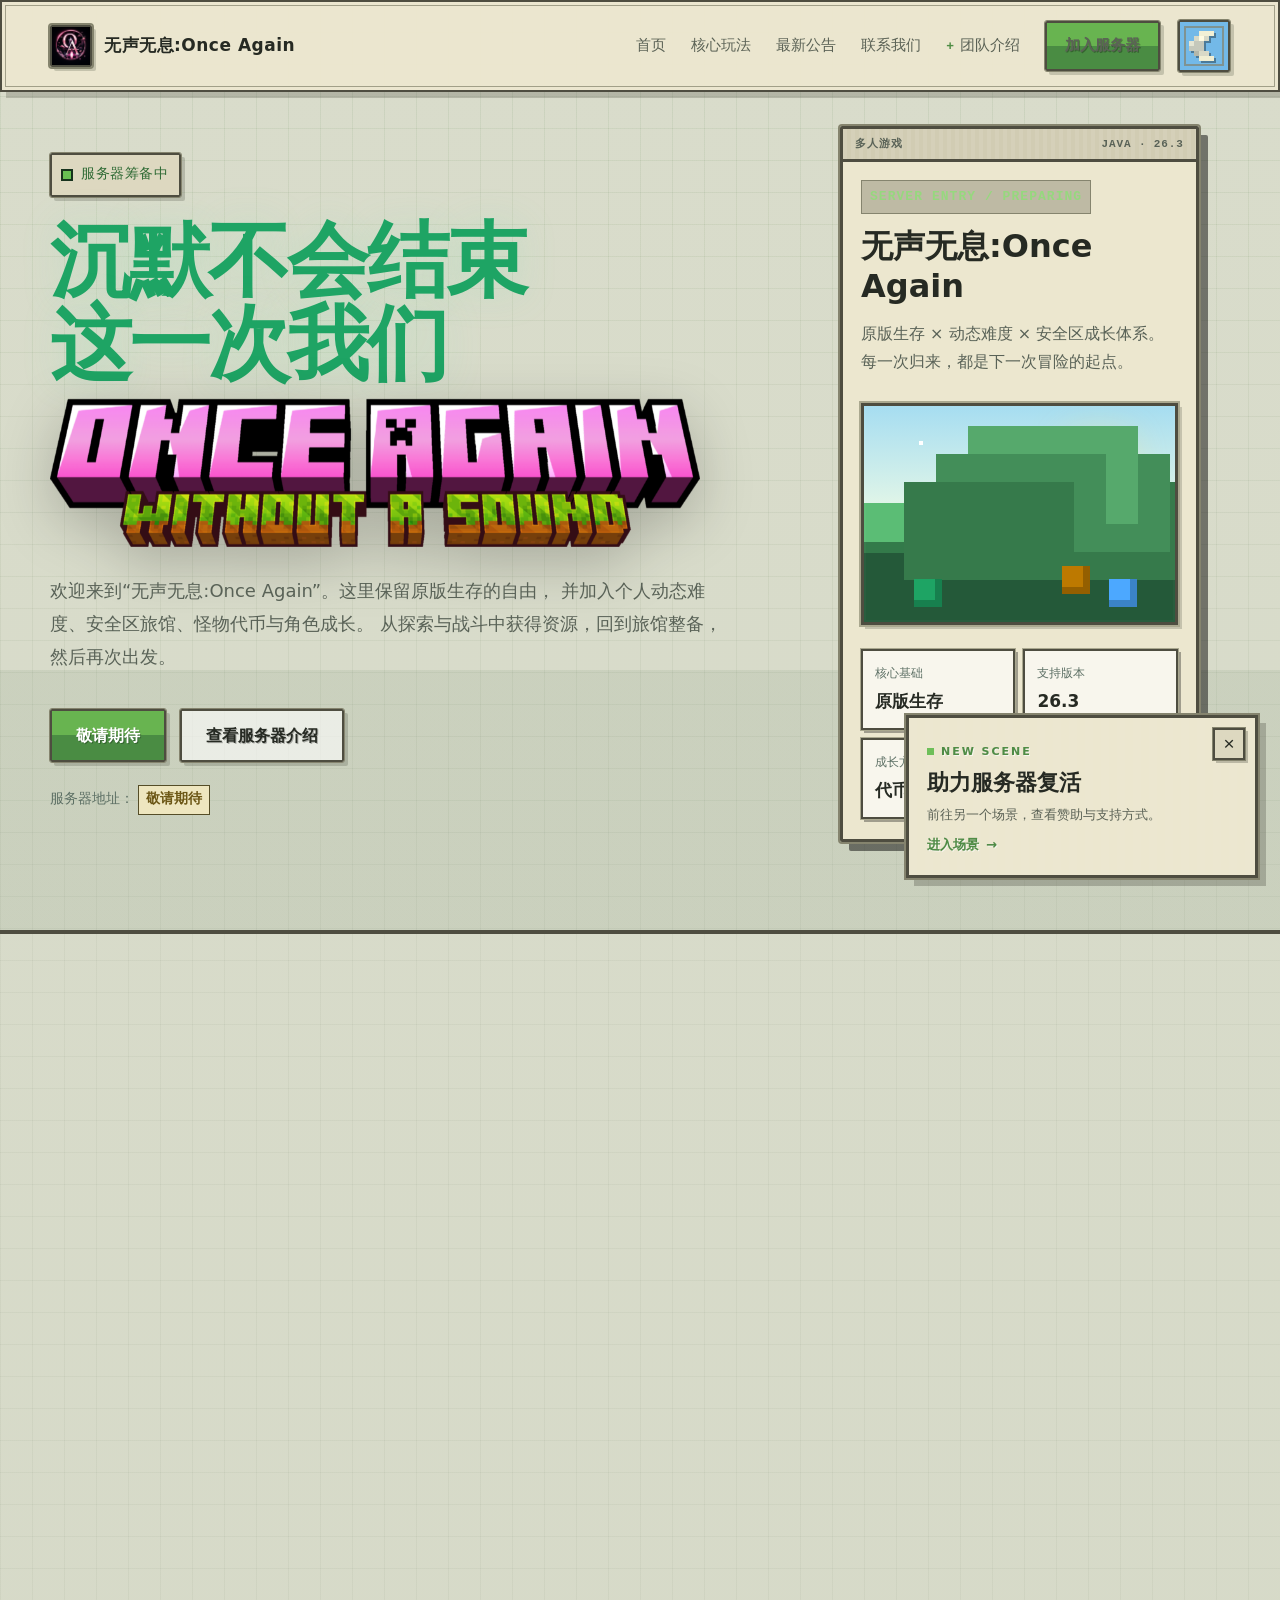
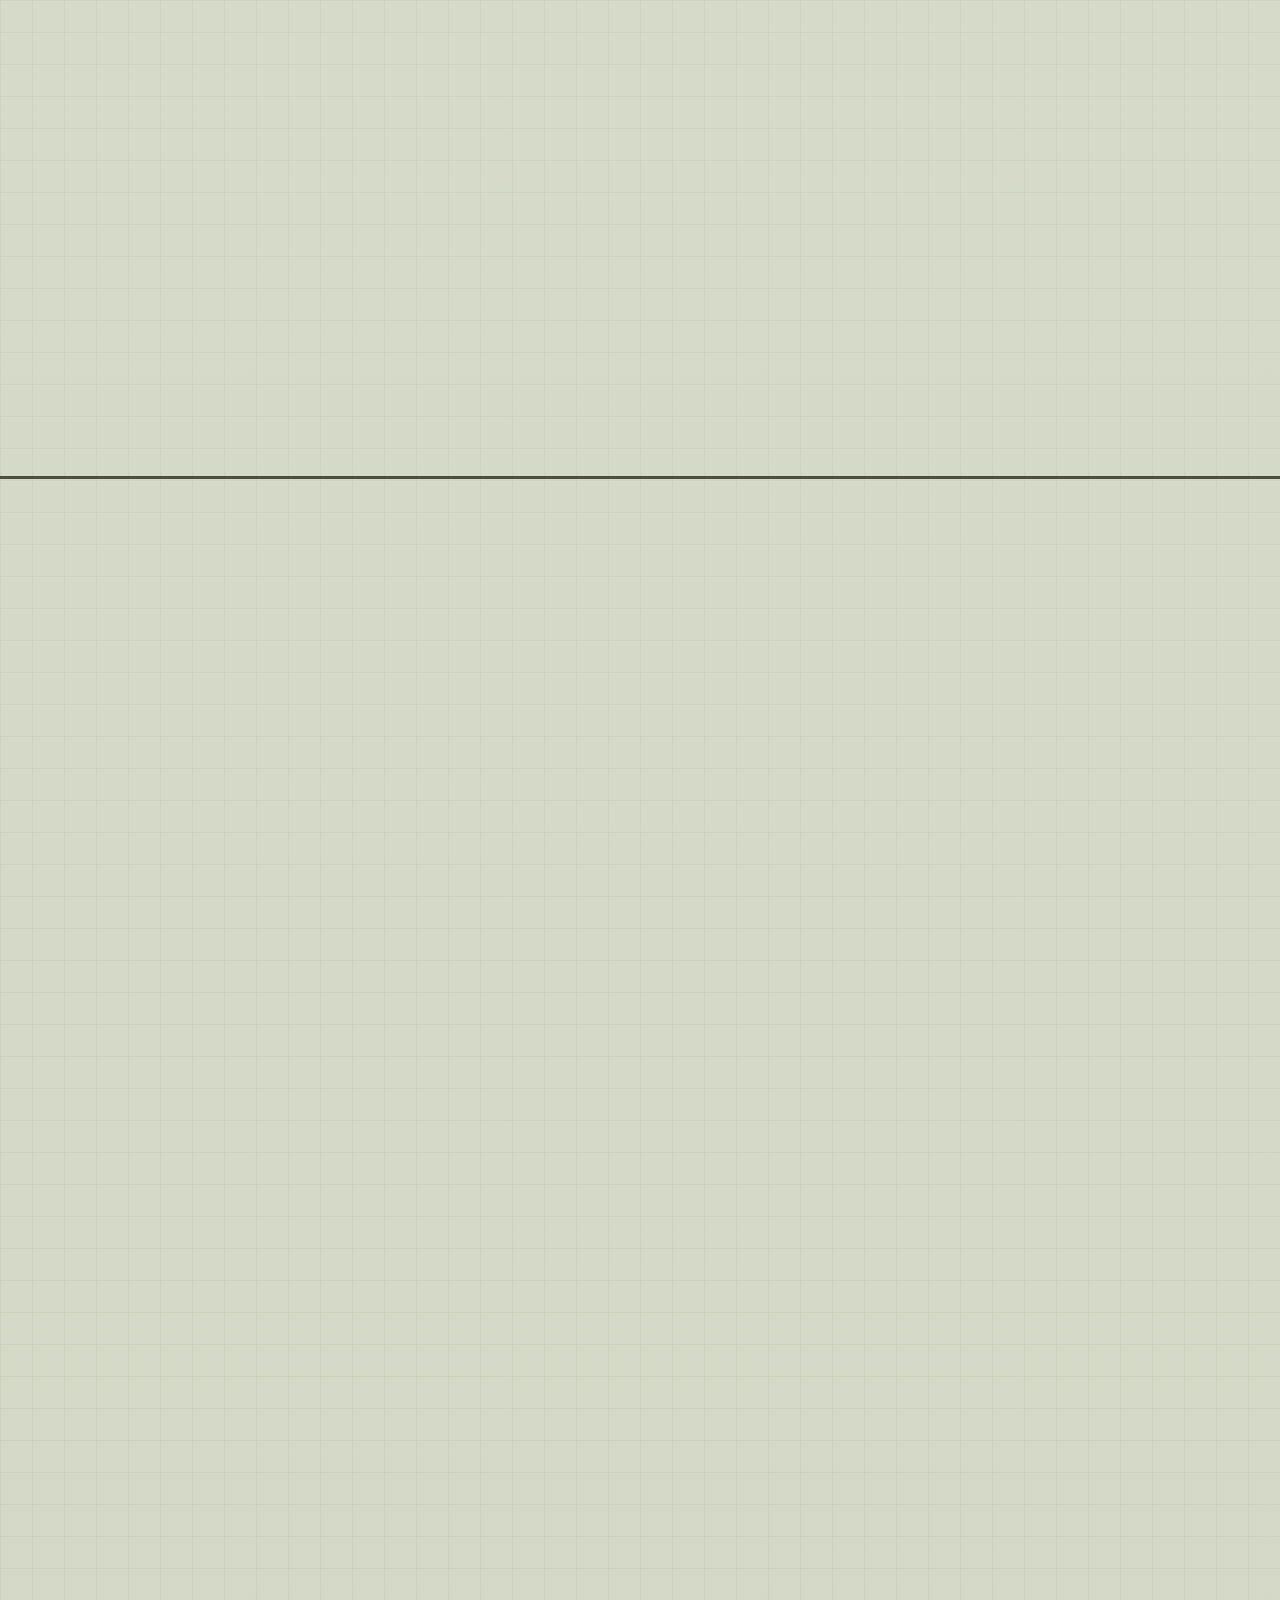
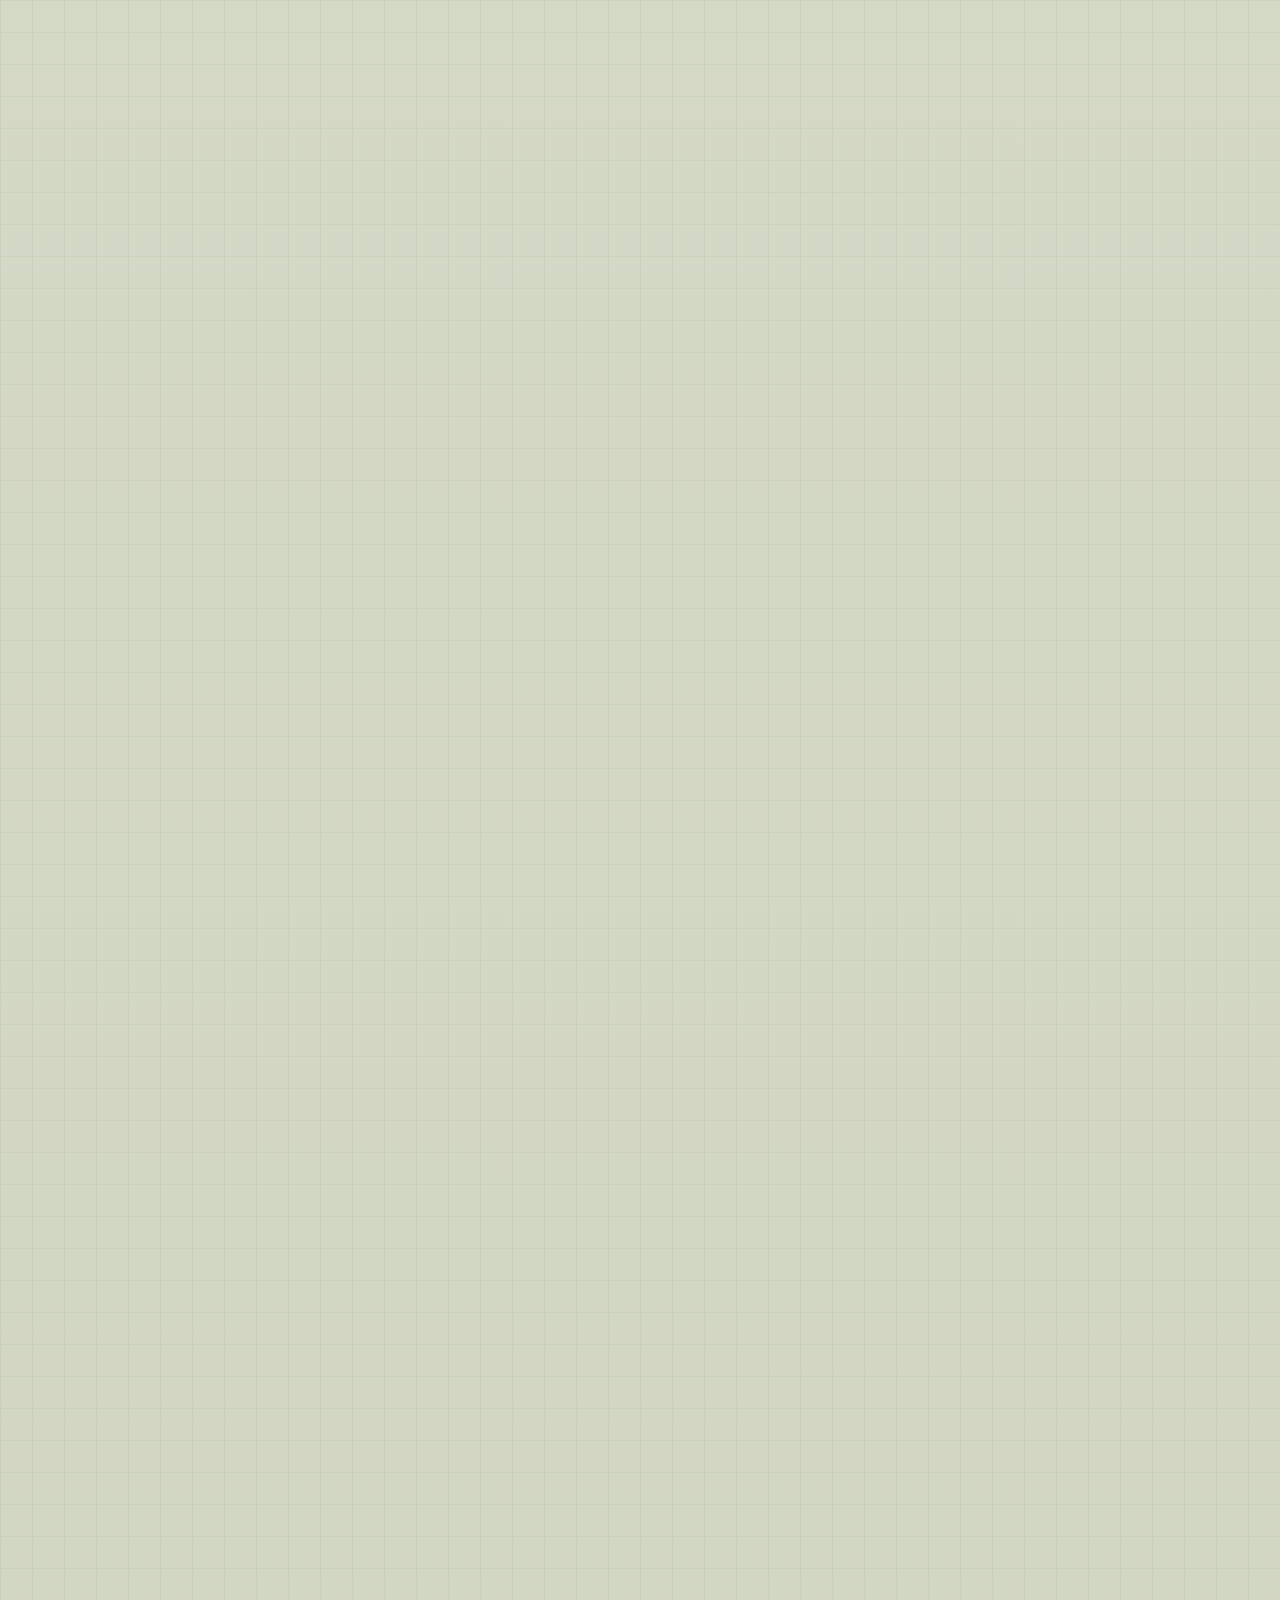
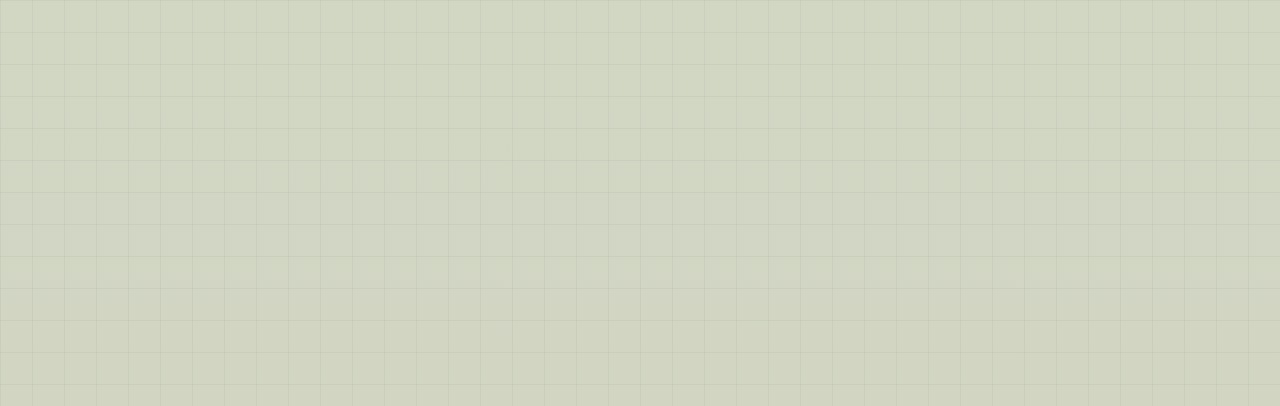
==== commit 92f8dc34: "2.0.1版本 优化手机页面 添加了光标跟随" ====
--- a/index.html
+++ b/index.html
@@ -5476,10 +5476,12 @@
 </style>
   <link rel="icon" type="image/png" href="NEW-logo-ICON.png">
   <link rel="apple-touch-icon" href="NEW-logo-ICON.png">
-  <link rel="stylesheet" href="site-nav-shared.css">
+  <link rel="stylesheet" href="site-nav-shared.css?v=20260827-card-follow-v4-page">
+  <link rel="stylesheet" href="site-mobile-shared.css?v=20260827-mobile-v4">
+  <script src="site-card-follow.js?v=20260827-touch-follow-v6" defer></script>
 </head>
 
-<body>
+<body class="page-home">
 <!--
     页面漂浮装饰光点。
   -->
--- a/site-nav-shared.css
+++ b/site-nav-shared.css
@@ -271,10 +271,99 @@
   filter: drop-shadow(2px 2px 0 rgba(0, 0, 0, .34)) !important;
 }
 
+.navbar .oa-theme-sun .mc-sky-svg {
+  width: 32px !important;
+  height: 32px !important;
+}
+
 .navbar .oa-theme-sun { opacity: 1 !important; }
 .navbar .oa-theme-moon { opacity: 0 !important; }
 html[data-theme="light"] .navbar .oa-theme-sun { opacity: 0 !important; }
 html[data-theme="light"] .navbar .oa-theme-moon { opacity: 1 !important; }
+
+/* Viewport-wide pointer light keeps backgrounds and the shared navbar responsive. */
+.oa-global-pointer-light {
+  --oa-global-pointer-x: 50vw;
+  --oa-global-pointer-y: 50vh;
+  position: fixed;
+  inset: 0;
+  z-index: 3300;
+  display: block;
+  background: radial-gradient(
+    220px circle at var(--oa-global-pointer-x) var(--oa-global-pointer-y),
+    color-mix(in srgb, var(--site-nav-highlight) 8%, transparent) 0,
+    color-mix(in srgb, var(--site-nav-highlight) 4%, transparent) 42%,
+    transparent 74%
+  );
+  opacity: 0;
+  pointer-events: none;
+  transition: opacity .24s cubic-bezier(.2, .75, .25, 1);
+  mix-blend-mode: screen;
+}
+
+html[data-theme="light"] .oa-global-pointer-light {
+  background: radial-gradient(
+    210px circle at var(--oa-global-pointer-x) var(--oa-global-pointer-y),
+    color-mix(in srgb, var(--site-nav-highlight) 6%, transparent) 0,
+    color-mix(in srgb, var(--site-nav-highlight) 3%, transparent) 44%,
+    transparent 76%
+  );
+  mix-blend-mode: multiply;
+}
+
+html.oa-global-pointer-active .oa-global-pointer-light {
+  opacity: 1;
+}
+
+/* Stronger local response for cards, panels and the sponsor teaser. */
+.oa-pointer-card {
+  --oa-pointer-x: 50%;
+  --oa-pointer-y: 50%;
+  position: relative;
+  isolation: isolate;
+}
+
+.oa-card-pointer-light {
+  position: absolute;
+  inset: 0;
+  z-index: 12;
+  display: block;
+  border-radius: inherit;
+  background: radial-gradient(
+    140px circle at var(--oa-pointer-x) var(--oa-pointer-y),
+    color-mix(in srgb, var(--member, var(--site-nav-highlight)) 18%, transparent) 0,
+    color-mix(in srgb, var(--site-nav-highlight) 9%, transparent) 38%,
+    transparent 70%
+  );
+  opacity: 0;
+  pointer-events: none;
+  transform: none;
+  transition: opacity .22s cubic-bezier(.2, .75, .25, 1);
+  mix-blend-mode: screen;
+}
+
+.oa-scene-teaser > .oa-card-pointer-light {
+  z-index: 7;
+}
+
+html[data-theme="light"] .oa-card-pointer-light {
+  background: radial-gradient(
+    130px circle at var(--oa-pointer-x) var(--oa-pointer-y),
+    color-mix(in srgb, var(--member, var(--site-nav-highlight)) 13%, transparent) 0,
+    color-mix(in srgb, var(--site-nav-highlight) 6%, transparent) 42%,
+    transparent 72%
+  );
+  mix-blend-mode: multiply;
+}
+
+html .oa-pointer-card.oa-pointer-active > .oa-card-pointer-light {
+  opacity: 1;
+}
+
+html.oa-card-theme-changing .oa-global-pointer-light,
+html.oa-card-theme-changing .oa-card-pointer-light {
+  opacity: 0 !important;
+}
 
 .navbar .menu-button {
   display: none;
@@ -483,6 +572,11 @@
     flex-basis: 48px !important;
   }
 
+  .navbar .oa-theme-sun .mc-sky-svg {
+    width: 28px !important;
+    height: 28px !important;
+  }
+
   .navbar .mc-sky-svg {
     width: 36px !important;
     height: 36px !important;
@@ -519,7 +613,7 @@
   }
 }
 
-/* Canonical bottom-right scene teaser, shared by the home and team pages. */
+/* Canonical scene teaser shared by every page that exposes the sponsor entry. */
 .oa-scene-teaser {
   position: fixed !important;
   right: 22px !important;
@@ -725,26 +819,162 @@
   box-shadow: 3px 3px 0 rgba(73, 75, 63, .3) !important;
 }
 
+@keyframes oa-mobile-teaser-signal {
+  0%,
+  100% {
+    opacity: .55;
+    box-shadow: 0 0 0 0 color-mix(in srgb, var(--site-nav-highlight) 18%, transparent);
+  }
+
+  50% {
+    opacity: 1;
+    box-shadow: 0 0 0 5px color-mix(in srgb, var(--site-nav-highlight) 16%, transparent);
+  }
+}
+
 @media (max-width: 700px) {
   .oa-scene-teaser {
-    right: 12px !important;
-    bottom: 12px !important;
-    width: min(332px, calc(100vw - 24px)) !important;
+    left: 50% !important;
+    right: auto !important;
+    bottom: max(12px, env(safe-area-inset-bottom)) !important;
+    width: min(366px, calc(100vw - 24px)) !important;
+    height: 58px !important;
+    padding: 0 !important;
+    border: 2px solid var(--site-nav-edge) !important;
+    border-radius: 999px !important;
+    outline: 2px solid color-mix(in srgb, var(--site-nav-highlight) 72%, var(--site-nav-line)) !important;
+    background: var(--site-nav-panel) !important;
+    box-shadow:
+      0 0 0 3px color-mix(in srgb, var(--site-nav-highlight) 10%, transparent),
+      0 10px 0 rgba(0, 0, 0, .34) !important;
+    transform: translateX(-50%) !important;
+  }
+
+  .oa-scene-teaser:hover {
+    transform: translateX(-50%) translateY(-2px) !important;
+    box-shadow:
+      0 0 0 4px color-mix(in srgb, var(--site-nav-highlight) 15%, transparent),
+      0 12px 0 rgba(0, 0, 0, .34) !important;
+  }
+
+  .oa-scene-teaser:active {
+    transform: translateX(-50%) translateY(2px) !important;
+    box-shadow:
+      0 0 0 2px color-mix(in srgb, var(--site-nav-highlight) 10%, transparent),
+      0 6px 0 rgba(0, 0, 0, .34) !important;
+  }
+
+  .oa-scene-teaser.oa-closing,
+  .oa-scene-teaser.oa-closing:hover {
+    opacity: 0 !important;
+    transform: translateX(-50%) translateY(16px) scale(.96) !important;
   }
 
   .oa-scene-teaser-inner {
-    min-height: 122px !important;
-    padding: 16px 44px 16px 16px !important;
+    display: flex !important;
+    align-items: center !important;
+    box-sizing: border-box !important;
+    width: 100% !important;
+    height: 54px !important;
+    min-height: 0 !important;
+    padding: 0 46px 0 16px !important;
+    gap: 10px !important;
+    border-radius: 999px !important;
+    background:
+      linear-gradient(
+        90deg,
+        color-mix(in srgb, var(--site-nav-highlight) 18%, var(--site-nav-panel)),
+        var(--site-nav-panel) 62%
+      ) !important;
+  }
+
+  .oa-scene-kicker {
+    display: flex !important;
+    width: 8px !important;
+    min-width: 8px !important;
+    height: 8px !important;
+    gap: 0 !important;
+    overflow: visible !important;
+    color: transparent !important;
+    font-size: 0 !important;
+    letter-spacing: 0 !important;
+    text-shadow: none !important;
+    -webkit-text-stroke: 0 !important;
+  }
+
+  .oa-scene-kicker-dot {
+    width: 8px !important;
+    height: 8px !important;
+    flex: 0 0 8px !important;
+    border-radius: 2px !important;
+    background: var(--site-nav-highlight) !important;
+    animation: oa-mobile-teaser-signal 1.4s steps(2, end) infinite !important;
   }
 
   .oa-scene-title {
-    font-size: 20px !important;
+    min-width: 0 !important;
+    margin: 0 !important;
+    overflow: hidden !important;
+    color: var(--site-nav-text) !important;
+    font-size: 15px !important;
+    line-height: 1.2 !important;
+    letter-spacing: 0 !important;
+    text-overflow: ellipsis !important;
+    white-space: nowrap !important;
+  }
+
+  .oa-scene-desc {
+    display: none !important;
+  }
+
+  .oa-scene-enter {
+    flex: none !important;
+    margin: 0 0 0 auto !important;
+    color: var(--site-nav-highlight) !important;
+    font-size: 12px !important;
+    line-height: 1 !important;
+    white-space: nowrap !important;
+  }
+
+  .oa-scene-close,
+  html[data-theme="light"] .oa-scene-close {
+    top: 50% !important;
+    right: 8px !important;
+    width: 32px !important;
+    height: 32px !important;
+    border-radius: 50% !important;
+    box-shadow: none !important;
+    transform: translateY(-50%) !important;
+  }
+
+  .oa-scene-close:hover {
+    box-shadow: none !important;
+    transform: translateY(-50%) scale(1.06) !important;
+  }
+
+  .oa-scene-close:active {
+    box-shadow: none !important;
+    transform: translateY(-50%) scale(.94) !important;
+  }
+
+  html[data-theme="light"] .oa-scene-teaser,
+  html[data-theme="light"] .oa-scene-teaser:hover,
+  html[data-theme="light"] .oa-scene-teaser:active {
+    box-shadow:
+      0 0 0 3px color-mix(in srgb, var(--site-nav-highlight) 12%, transparent),
+      0 10px 0 rgba(73, 75, 63, .28) !important;
   }
 }
 
 @media (prefers-reduced-motion: reduce) {
+  .oa-global-pointer-light,
+  .oa-card-pointer-light,
   .oa-scene-teaser,
   .oa-scene-close {
     transition: none !important;
   }
-}
+
+  .oa-scene-kicker-dot {
+    animation: none !important;
+  }
+}
--- a/site-mobile-shared.css
+++ b/site-mobile-shared.css
@@ -0,0 +1,535 @@
+/* Shared mobile layout contract for every Once Again page. */
+@media (max-width: 700px) {
+  html {
+    scroll-padding-top: 82px;
+  }
+
+  body {
+    overflow-x: clip;
+  }
+
+  main {
+    overflow: clip;
+  }
+
+  main section[id] {
+    scroll-margin-top: 82px;
+  }
+
+  .navbar .container {
+    width: calc(100% - 20px) !important;
+  }
+
+  .navbar .logo {
+    min-width: 0 !important;
+    flex: 1 1 auto !important;
+  }
+
+  .navbar .logo-icon {
+    width: 40px !important;
+    height: 40px !important;
+    flex: 0 0 40px !important;
+  }
+
+  .navbar .logo-name {
+    max-width: 126px !important;
+    overflow: hidden !important;
+    font-size: 14px !important;
+    white-space: nowrap !important;
+    text-overflow: ellipsis !important;
+  }
+
+  .navbar .nav-right {
+    flex: 0 0 auto !important;
+    gap: 7px !important;
+  }
+
+  .navbar .theme-toggle,
+  .navbar .menu-button {
+    width: 44px !important;
+    height: 44px !important;
+    min-width: 44px !important;
+    min-height: 44px !important;
+    flex-basis: 44px !important;
+  }
+
+  .navbar .mc-sky-svg {
+    width: 32px !important;
+    height: 32px !important;
+  }
+
+  .navbar .oa-theme-sun .mc-sky-svg {
+    width: 26px !important;
+    height: 26px !important;
+  }
+
+  .navbar .nav-links,
+  .navbar.scrolled .nav-links {
+    top: 76px !important;
+    left: 8px !important;
+    right: 8px !important;
+    max-height: calc(100svh - 88px) !important;
+    gap: 2px !important;
+    padding: 8px !important;
+    overflow-y: auto !important;
+    overscroll-behavior: contain;
+  }
+
+  .navbar .nav-links a {
+    min-height: 44px !important;
+    padding: 10px 12px !important;
+    display: flex !important;
+    align-items: center !important;
+  }
+
+  .navbar .nav-links .nav-button {
+    justify-content: center !important;
+  }
+
+  .oa-global-pointer-light,
+  .oa-card-pointer-light {
+    display: none !important;
+  }
+
+  html.oa-touch-following .oa-pointer-card.oa-pointer-active > .oa-card-pointer-light {
+    display: block !important;
+    opacity: .82 !important;
+  }
+
+  .oa-touch-follow {
+    --oa-touch-x: 50vw;
+    --oa-touch-y: 50vh;
+    position: fixed;
+    top: 0;
+    left: 0;
+    z-index: 5200;
+    width: 26px;
+    height: 26px;
+    border: 2px solid var(--site-nav-highlight, #62d47f);
+    border-radius: 2px;
+    outline: 2px solid var(--site-nav-edge, #0a140d);
+    background: color-mix(in srgb, var(--site-nav-panel, #142018) 84%, transparent);
+    box-shadow: 4px 4px 0 rgba(0, 0, 0, .34);
+    opacity: 0;
+    pointer-events: none;
+    transform: translate3d(
+      calc(var(--oa-touch-x) - 13px),
+      calc(var(--oa-touch-y) - 48px),
+      0
+    ) scale(.72);
+    transition: opacity .12s ease, transform .08s linear;
+    will-change: transform, opacity;
+  }
+
+  .oa-touch-follow::before {
+    content: "";
+    position: absolute;
+    top: 7px;
+    left: 7px;
+    width: 8px;
+    height: 8px;
+    background: var(--site-nav-highlight, #62d47f);
+    box-shadow: 2px 2px 0 rgba(0, 0, 0, .28);
+  }
+
+  .oa-touch-follow::after {
+    content: "";
+    position: absolute;
+    top: 28px;
+    left: 9px;
+    width: 4px;
+    height: 4px;
+    background: var(--site-nav-highlight, #62d47f);
+    box-shadow: 0 7px 0 color-mix(in srgb, var(--site-nav-highlight, #62d47f) 72%, transparent);
+  }
+
+  .oa-touch-follow.is-active {
+    opacity: .92;
+    transform: translate3d(
+      calc(var(--oa-touch-x) - 13px),
+      calc(var(--oa-touch-y) - 48px),
+      0
+    ) scale(1);
+  }
+
+  .oa-touch-follow.is-releasing {
+    opacity: 0;
+    transform: translate3d(
+      calc(var(--oa-touch-x) - 13px),
+      calc(var(--oa-touch-y) - 54px),
+      0
+    ) scale(.78);
+  }
+
+  .oa-mobile-swipe-hint {
+    position: fixed;
+    left: 50%;
+    bottom: max(22px, env(safe-area-inset-bottom));
+    z-index: 5100;
+    width: 36px;
+    height: 60px;
+    opacity: 0;
+    pointer-events: none;
+    transform: translate3d(-50%, 12px, 0);
+  }
+
+  body:has(.oa-scene-teaser) .oa-mobile-swipe-hint {
+    bottom: max(80px, calc(env(safe-area-inset-bottom) + 70px));
+  }
+
+  .oa-mobile-swipe-hint::before {
+    content: "";
+    position: absolute;
+    left: 10px;
+    bottom: 5px;
+    width: 12px;
+    height: 28px;
+    border: 2px solid var(--site-nav-highlight, #62d47f);
+    border-radius: 8px 8px 3px 3px;
+    outline: 2px solid var(--site-nav-edge, #0a140d);
+    background: var(--site-nav-panel, #142018);
+    box-shadow: 4px 4px 0 rgba(0, 0, 0, .30);
+  }
+
+  .oa-mobile-swipe-hint::after {
+    content: "";
+    position: absolute;
+    top: 5px;
+    left: 11px;
+    width: 10px;
+    height: 10px;
+    border-top: 3px solid var(--site-nav-highlight, #62d47f);
+    border-left: 3px solid var(--site-nav-highlight, #62d47f);
+    transform: rotate(45deg);
+  }
+
+  .oa-mobile-swipe-hint.is-visible {
+    animation: oa-mobile-swipe-hint 1.3s steps(7, end) 3;
+  }
+
+  .oa-mobile-swipe-hint.is-dismissed {
+    display: none !important;
+  }
+
+  .oa-scene-teaser {
+    bottom: max(10px, env(safe-area-inset-bottom)) !important;
+    width: min(360px, calc(100% - 28px)) !important;
+    height: 56px !important;
+  }
+
+  .oa-scene-teaser-inner {
+    height: 52px !important;
+    padding: 0 42px 0 14px !important;
+    gap: 8px !important;
+  }
+
+  .oa-scene-title {
+    font-size: 14px !important;
+  }
+
+  .oa-scene-enter {
+    font-size: 11px !important;
+  }
+
+  .oa-scene-close,
+  html[data-theme="light"] .oa-scene-close {
+    right: 7px !important;
+    width: 30px !important;
+    height: 30px !important;
+    min-width: 30px !important;
+    min-height: 30px !important;
+  }
+
+  body:has(.oa-scene-teaser) main {
+    padding-bottom: 76px;
+  }
+
+  /* Homepage and inactive homepage preview. */
+  .page-home .hero {
+    min-height: auto !important;
+    padding: 100px 0 50px !important;
+  }
+
+  .page-home .hero-grid {
+    gap: 28px !important;
+  }
+
+  .page-home .hero-content,
+  .page-home .hero-visual,
+  .page-home .server-card {
+    min-width: 0 !important;
+    width: 100% !important;
+  }
+
+  .page-home .hero-description {
+    font-size: 16px !important;
+    line-height: 1.75 !important;
+  }
+
+  .page-home .hero-actions {
+    display: grid !important;
+    grid-template-columns: 1fr !important;
+    gap: 10px !important;
+  }
+
+  .page-home .hero-actions .button {
+    width: 100% !important;
+    min-height: 48px !important;
+  }
+
+  .page-home .hero-server-address {
+    margin-top: 16px !important;
+    font-size: 13px !important;
+  }
+
+  .page-home .server-card {
+    min-height: 0 !important;
+    padding: 0 12px 14px !important;
+  }
+
+  .page-home .mc-window-bar {
+    min-height: 38px !important;
+    margin: 0 -12px 14px !important;
+    padding: 9px 11px !important;
+  }
+
+  .page-home .card-title {
+    font-size: 28px !important;
+    line-height: 1.15 !important;
+  }
+
+  .page-home .card-description {
+    font-size: 14px !important;
+    line-height: 1.65 !important;
+  }
+
+  .page-home .block-scene {
+    height: 170px !important;
+    min-height: 0 !important;
+    margin-top: 18px !important;
+  }
+
+  .page-home .card-info-grid {
+    grid-template-columns: repeat(2, minmax(0, 1fr)) !important;
+    gap: 8px !important;
+    margin-top: 12px !important;
+  }
+
+  .page-home .card-info-item {
+    min-height: 72px !important;
+    padding: 11px !important;
+  }
+
+  .page-home .stats-grid {
+    grid-template-columns: repeat(2, minmax(0, 1fr)) !important;
+    gap: 10px !important;
+  }
+
+  .page-home main > section:not(.hero):not(.stats) {
+    padding-top: 56px !important;
+    padding-bottom: 56px !important;
+  }
+
+  .page-home .section-heading {
+    margin-bottom: 26px !important;
+  }
+
+  .page-home .feature-card {
+    min-height: 220px !important;
+    padding: 20px !important;
+  }
+
+  .page-home .journey-step,
+  .page-home .news-card,
+  .page-home .contact-card {
+    min-height: 0 !important;
+    padding: 18px !important;
+  }
+
+  .page-home .join-box-redesign,
+  .page-home .join-panel {
+    padding: 24px 16px !important;
+  }
+
+  /* Team introduction. */
+  .page-team .hero {
+    min-height: auto !important;
+    padding: 96px 0 38px !important;
+  }
+
+  .page-team .hero-metrics {
+    display: grid !important;
+    grid-template-columns: repeat(3, minmax(0, 1fr)) !important;
+    gap: 8px !important;
+  }
+
+  .page-team .metric {
+    min-width: 0 !important;
+    min-height: 104px !important;
+    padding: 10px !important;
+  }
+
+  .page-team .metric-icon,
+  .page-team .metric-icon.mc-official-item {
+    width: 44px !important;
+    height: 44px !important;
+    margin-bottom: 7px !important;
+  }
+
+  .page-team .metric b {
+    font-size: 23px !important;
+  }
+
+  .page-team .metric span {
+    margin-top: 5px !important;
+    font-size: 9px !important;
+    letter-spacing: 0 !important;
+    overflow-wrap: anywhere;
+  }
+
+  .page-team .team-orbit.player-list-panel {
+    margin-top: 26px !important;
+  }
+
+  .page-team .section {
+    padding: 54px 0 !important;
+  }
+
+  .page-team .team-grid {
+    gap: 14px !important;
+  }
+
+  .page-team .member-card {
+    min-height: 0 !important;
+    padding: 20px !important;
+  }
+
+  .page-team .profile-panel {
+    margin-top: 16px !important;
+  }
+
+  .page-team .profile-inner {
+    padding: 18px !important;
+  }
+
+  .page-team .story-card,
+  .page-team .story-index {
+    padding: 20px !important;
+  }
+
+  .page-team .finale {
+    padding: 88px 0 100px !important;
+  }
+
+  .page-team .finale .container {
+    translate: 0 -4px !important;
+  }
+
+  /* Sponsor page. */
+  .page-sponsor .page {
+    width: calc(100% - 28px) !important;
+  }
+
+  .page-sponsor .hero {
+    margin-bottom: 38px !important;
+  }
+
+  .page-sponsor .payment-grid {
+    gap: 18px !important;
+  }
+
+  .page-sponsor .payment-grid .qr-area {
+    padding: 10px !important;
+  }
+
+  .page-sponsor .payment-grid .qr-frame {
+    width: 100% !important;
+    height: auto !important;
+    aspect-ratio: 1 / 1;
+  }
+
+  .page-sponsor .info-grid {
+    gap: 12px !important;
+    margin-top: 34px !important;
+  }
+
+  .page-sponsor .info-card {
+    min-height: 0 !important;
+    padding: 18px !important;
+  }
+
+  .page-sponsor .thanks {
+    margin-top: 28px !important;
+    padding: 24px 18px !important;
+  }
+
+  .page-sponsor .disclaimer {
+    margin-top: 22px !important;
+    line-height: 1.7 !important;
+  }
+}
+
+@keyframes oa-mobile-swipe-hint {
+  0% {
+    opacity: 0;
+    transform: translate3d(-50%, 12px, 0);
+  }
+  18% {
+    opacity: .9;
+  }
+  72% {
+    opacity: .9;
+    transform: translate3d(-50%, -18px, 0);
+  }
+  100% {
+    opacity: 0;
+    transform: translate3d(-50%, -26px, 0);
+  }
+}
+
+@media (max-width: 360px) {
+  .navbar .logo-name {
+    max-width: 96px !important;
+    font-size: 13px !important;
+  }
+
+  .page-home .stats-grid {
+    grid-template-columns: repeat(2, minmax(0, 1fr)) !important;
+    gap: 8px !important;
+  }
+
+  .page-team .hero-metrics {
+    grid-template-columns: repeat(3, minmax(0, 1fr)) !important;
+    gap: 6px !important;
+  }
+
+  .page-team .metric {
+    min-height: 100px !important;
+    padding: 8px 5px !important;
+  }
+
+  .page-team .metric-icon,
+  .page-team .metric-icon.mc-official-item {
+    width: 40px !important;
+    height: 40px !important;
+    margin-bottom: 6px !important;
+  }
+
+  .page-team .metric b {
+    font-size: 21px !important;
+  }
+
+  .page-team .metric span {
+    font-size: 8px !important;
+  }
+}
+
+@media (max-width: 700px) and (prefers-reduced-motion: reduce) {
+  .oa-mobile-swipe-hint {
+    display: none !important;
+  }
+
+  .oa-touch-follow {
+    transition: none !important;
+  }
+}
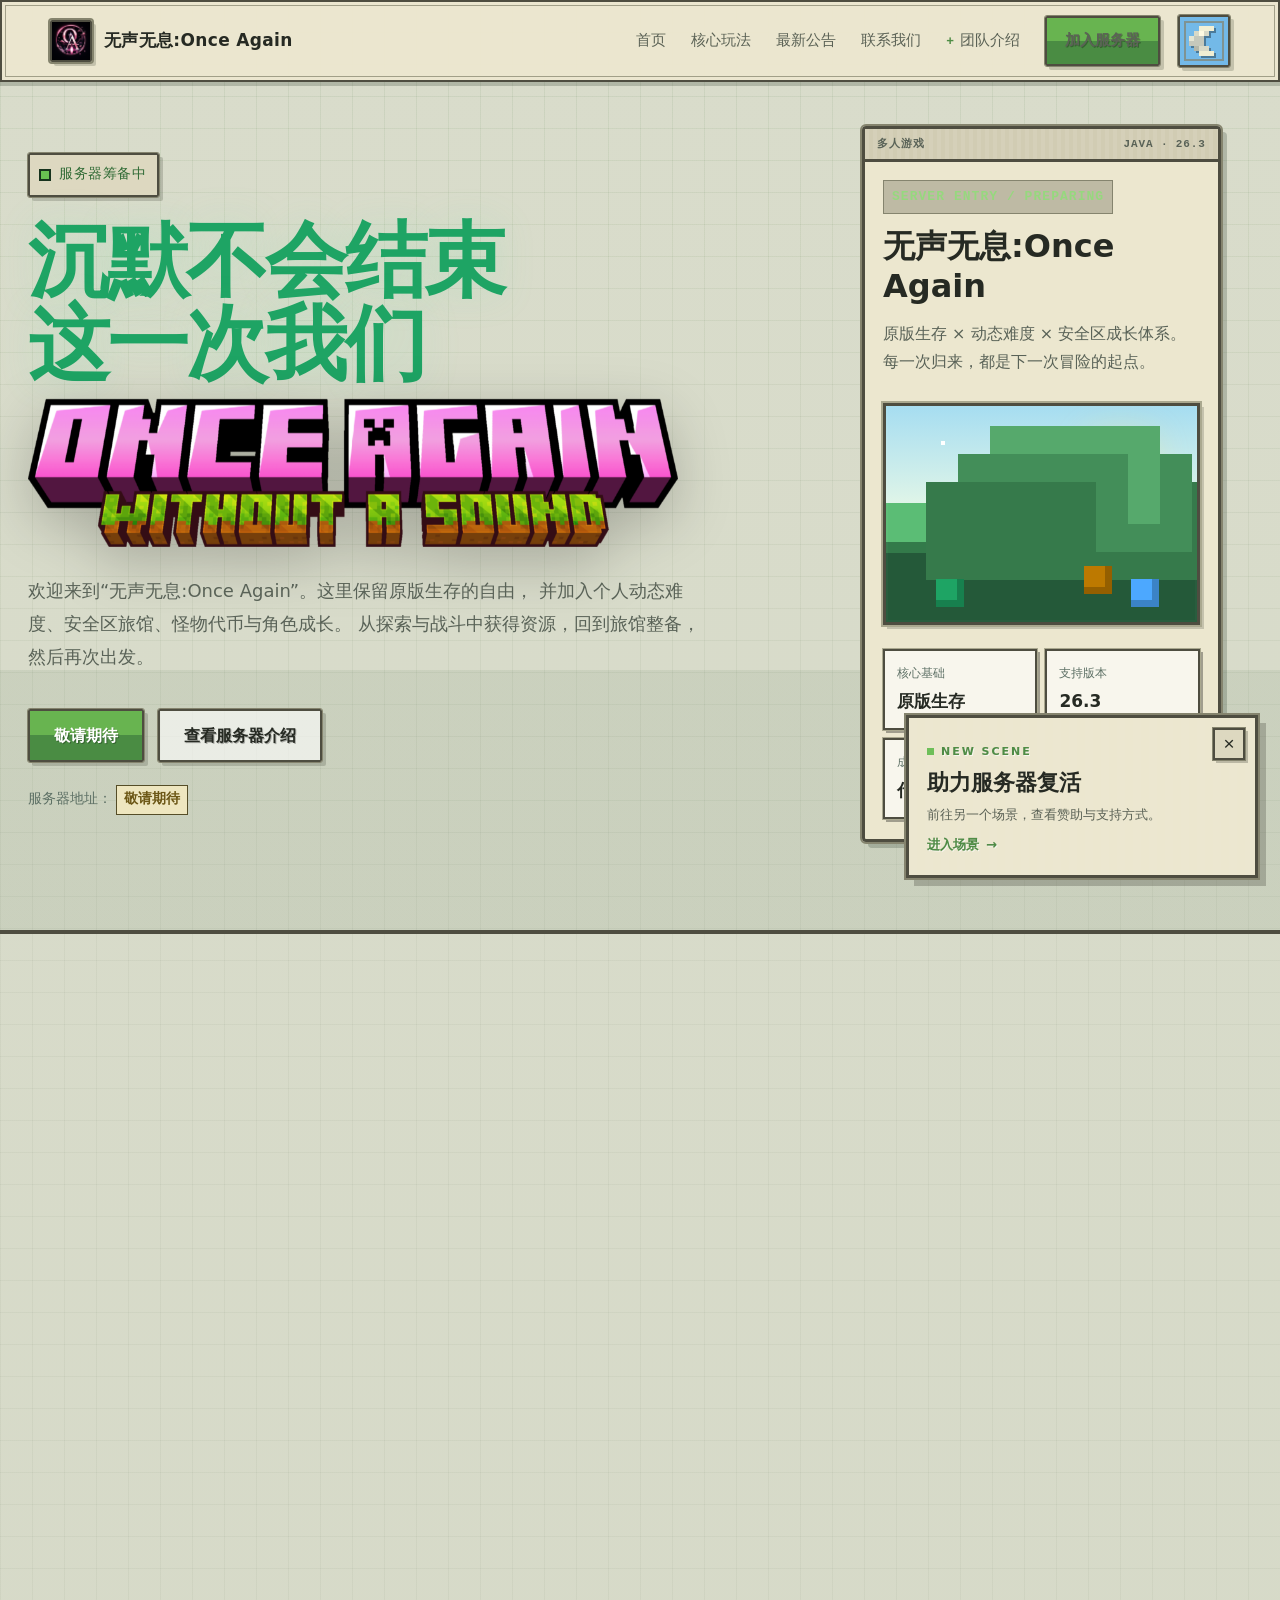
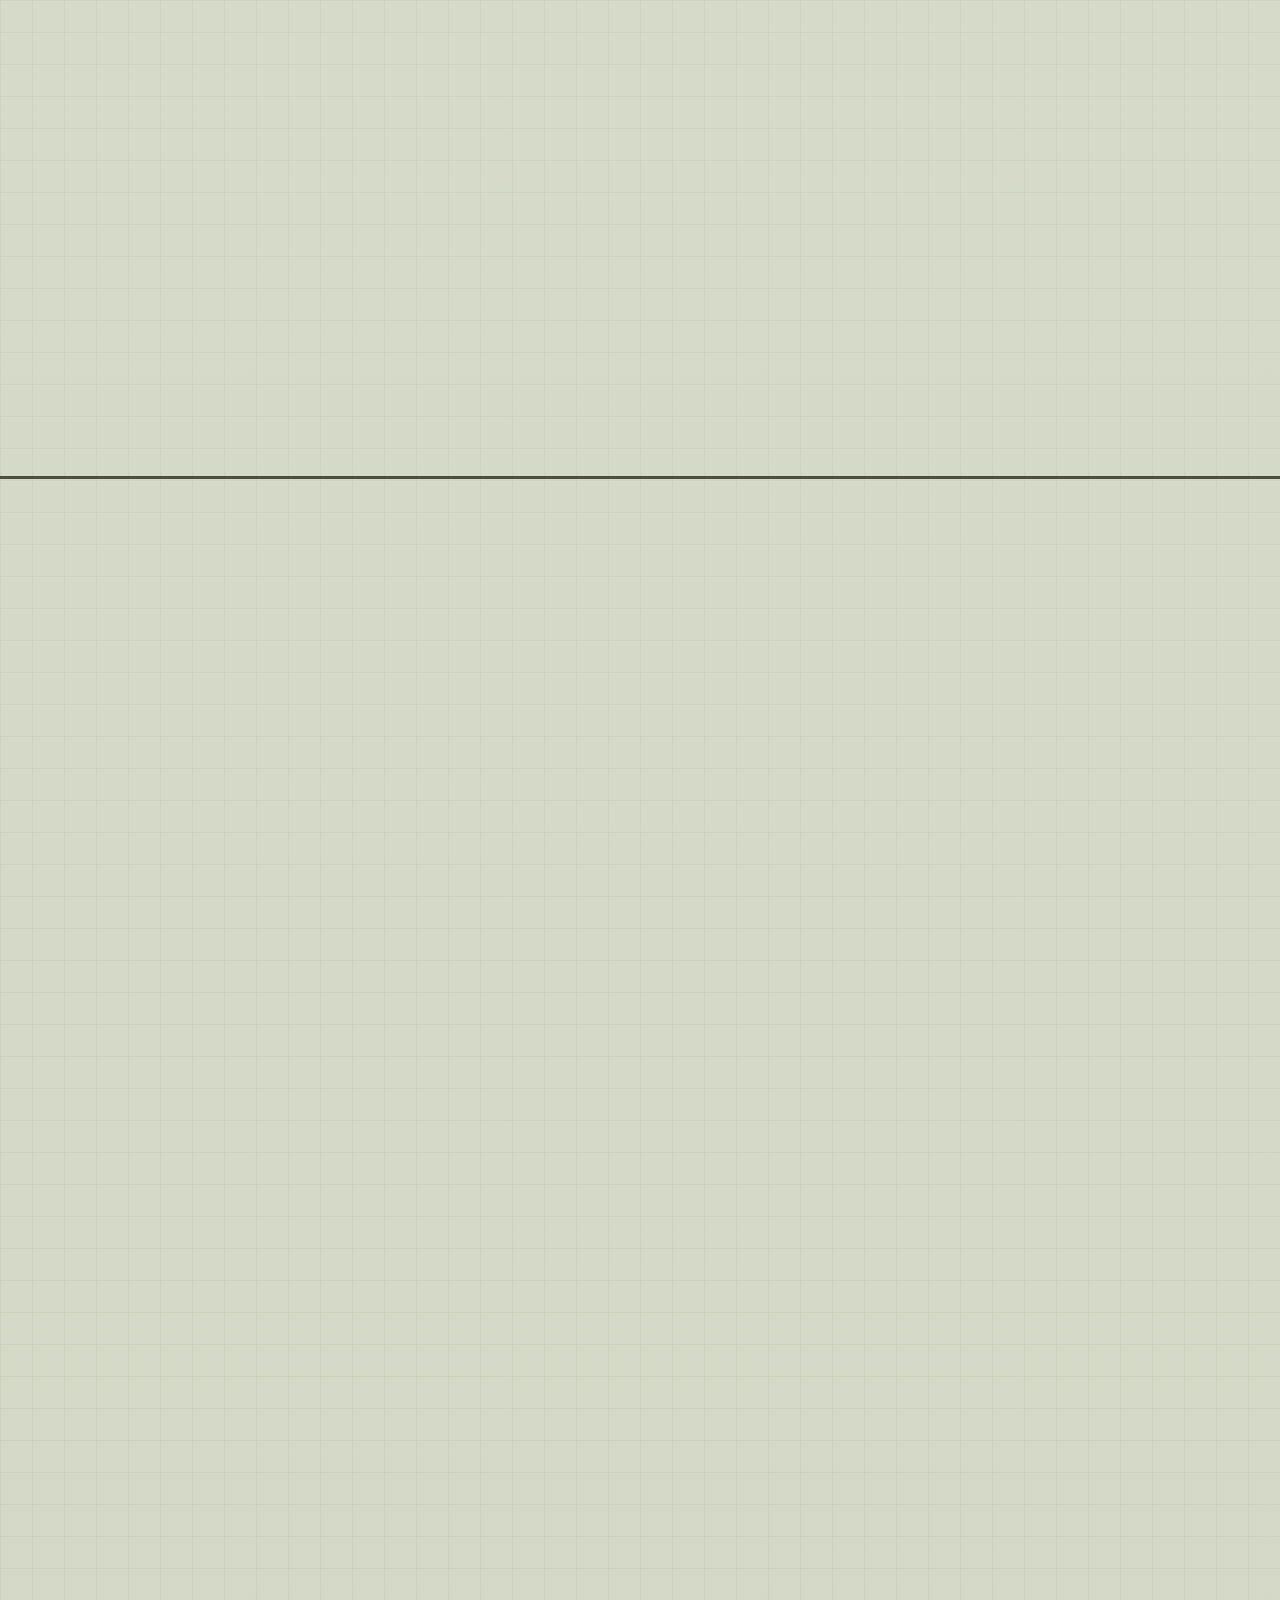
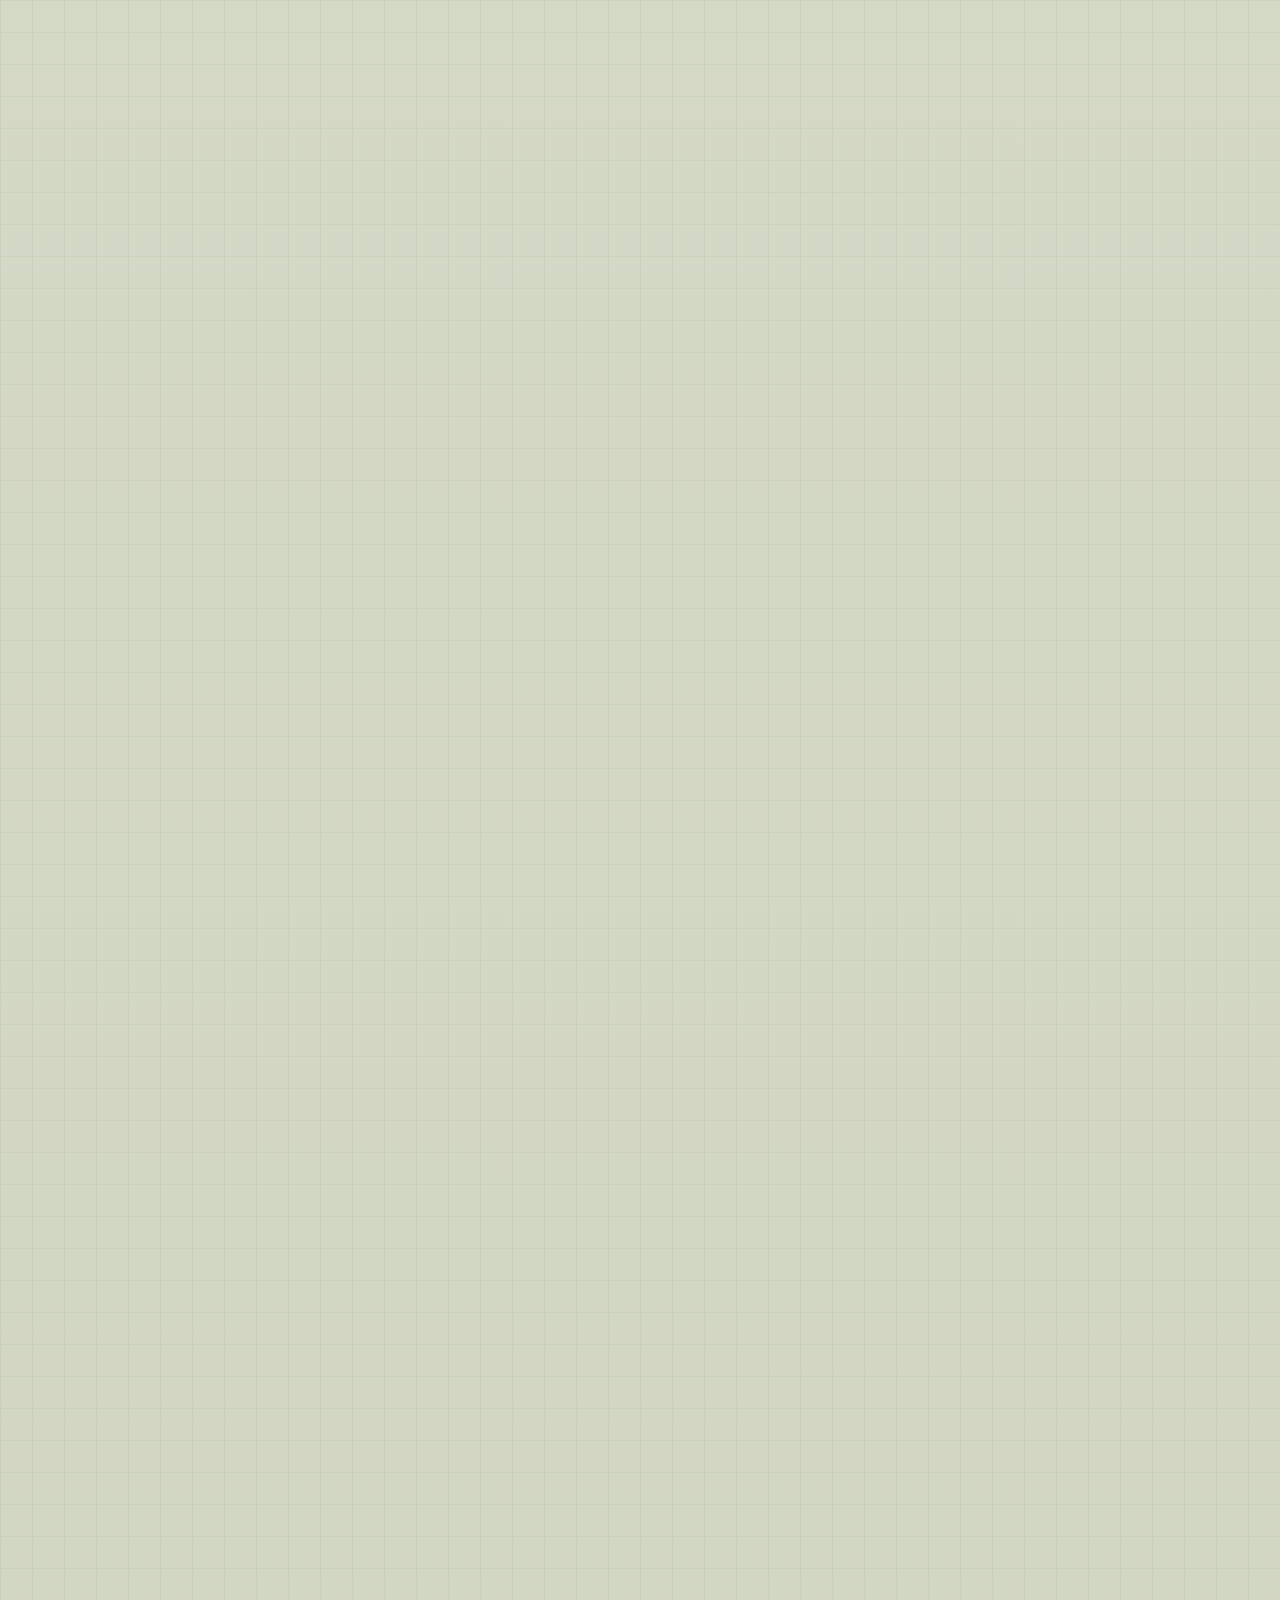
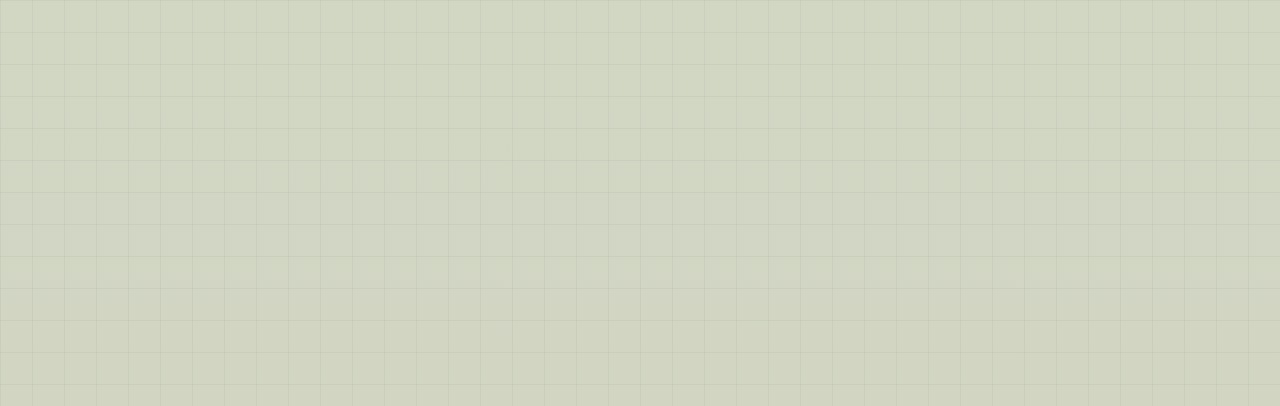
==== commit 248bcf3c: "2.1 修复的手机页面的操作逻辑" ====
--- a/index.html
+++ b/index.html
@@ -5477,8 +5477,8 @@
   <link rel="icon" type="image/png" href="NEW-logo-ICON.png">
   <link rel="apple-touch-icon" href="NEW-logo-ICON.png">
   <link rel="stylesheet" href="site-nav-shared.css?v=20260827-card-follow-v4-page">
-  <link rel="stylesheet" href="site-mobile-shared.css?v=20260827-mobile-v4">
-  <script src="site-card-follow.js?v=20260827-touch-follow-v6" defer></script>
+  <link rel="stylesheet" href="site-mobile-shared.css?v=20260913-frontend-design-v1">
+  <script src="site-card-follow.js?v=20260828-touch-follow-v7" defer></script>
 </head>
 
 <body class="page-home">
--- a/site-mobile-shared.css
+++ b/site-mobile-shared.css
@@ -1,5 +1,90 @@
+/* Shared visual system for the Once Again server pages. */
+:root {
+  --oa-ink: #172218;
+  --oa-forest: #2f6f3d;
+  --oa-leaf: #69b957;
+  --oa-paper: #f0ecd8;
+  --oa-grid-line: rgba(44, 82, 48, .10);
+}
+
+body {
+  text-rendering: optimizeLegibility;
+}
+
+body.page-home,
+body.page-team,
+body.page-sponsor {
+  background-image:
+    linear-gradient(var(--oa-grid-line) 1px, transparent 1px),
+    linear-gradient(90deg, var(--oa-grid-line) 1px, transparent 1px),
+    linear-gradient(
+      180deg,
+      var(--mc-bg, var(--bg, #d9dccb)),
+      var(--mc-bg-2, var(--bg2, #c9cfba))
+    );
+  background-size: 28px 28px, 28px 28px, auto;
+}
+
+.navbar {
+  box-shadow: 0 4px 0 rgba(20, 38, 23, .20) !important;
+}
+
+.navbar .nav-inner,
+.site-navbar .site-nav-inner {
+  min-height: 78px !important;
+}
+
+.navbar .logo-name,
+.site-navbar .site-brand span {
+  letter-spacing: .02em !important;
+}
+
+.server-card,
+.member-card,
+.profile-panel,
+.story-card,
+.story-index,
+.pay-card,
+.info-card,
+.thanks {
+  border-radius: 4px !important;
+  box-shadow: 6px 6px 0 rgba(35, 52, 37, .22) !important;
+}
+
+.hero-title,
+.hero h1,
+.finale h2 {
+  text-wrap: balance;
+}
+
+.hero-description,
+.hero-copy,
+.section-desc,
+.member-desc,
+.profile-text,
+.story-card p,
+.intro,
+.info-card p {
+  text-wrap: pretty;
+}
+
 /* Shared mobile layout contract for every Once Again page. */
 @media (max-width: 700px) {
+  html,
+  body,
+  a,
+  button,
+  [role="button"],
+  input,
+  select,
+  textarea {
+    -webkit-tap-highlight-color: transparent;
+  }
+
+  :focus:not(:focus-visible) {
+    outline: none !important;
+  }
+
   html {
     scroll-padding-top: 82px;
   }
@@ -87,127 +172,9 @@
   }
 
   .oa-global-pointer-light,
-  .oa-card-pointer-light {
-    display: none !important;
-  }
-
-  html.oa-touch-following .oa-pointer-card.oa-pointer-active > .oa-card-pointer-light {
-    display: block !important;
-    opacity: .82 !important;
-  }
-
-  .oa-touch-follow {
-    --oa-touch-x: 50vw;
-    --oa-touch-y: 50vh;
-    position: fixed;
-    top: 0;
-    left: 0;
-    z-index: 5200;
-    width: 26px;
-    height: 26px;
-    border: 2px solid var(--site-nav-highlight, #62d47f);
-    border-radius: 2px;
-    outline: 2px solid var(--site-nav-edge, #0a140d);
-    background: color-mix(in srgb, var(--site-nav-panel, #142018) 84%, transparent);
-    box-shadow: 4px 4px 0 rgba(0, 0, 0, .34);
-    opacity: 0;
-    pointer-events: none;
-    transform: translate3d(
-      calc(var(--oa-touch-x) - 13px),
-      calc(var(--oa-touch-y) - 48px),
-      0
-    ) scale(.72);
-    transition: opacity .12s ease, transform .08s linear;
-    will-change: transform, opacity;
-  }
-
-  .oa-touch-follow::before {
-    content: "";
-    position: absolute;
-    top: 7px;
-    left: 7px;
-    width: 8px;
-    height: 8px;
-    background: var(--site-nav-highlight, #62d47f);
-    box-shadow: 2px 2px 0 rgba(0, 0, 0, .28);
-  }
-
-  .oa-touch-follow::after {
-    content: "";
-    position: absolute;
-    top: 28px;
-    left: 9px;
-    width: 4px;
-    height: 4px;
-    background: var(--site-nav-highlight, #62d47f);
-    box-shadow: 0 7px 0 color-mix(in srgb, var(--site-nav-highlight, #62d47f) 72%, transparent);
-  }
-
-  .oa-touch-follow.is-active {
-    opacity: .92;
-    transform: translate3d(
-      calc(var(--oa-touch-x) - 13px),
-      calc(var(--oa-touch-y) - 48px),
-      0
-    ) scale(1);
-  }
-
-  .oa-touch-follow.is-releasing {
-    opacity: 0;
-    transform: translate3d(
-      calc(var(--oa-touch-x) - 13px),
-      calc(var(--oa-touch-y) - 54px),
-      0
-    ) scale(.78);
-  }
-
+  .oa-card-pointer-light,
+  .oa-touch-follow,
   .oa-mobile-swipe-hint {
-    position: fixed;
-    left: 50%;
-    bottom: max(22px, env(safe-area-inset-bottom));
-    z-index: 5100;
-    width: 36px;
-    height: 60px;
-    opacity: 0;
-    pointer-events: none;
-    transform: translate3d(-50%, 12px, 0);
-  }
-
-  body:has(.oa-scene-teaser) .oa-mobile-swipe-hint {
-    bottom: max(80px, calc(env(safe-area-inset-bottom) + 70px));
-  }
-
-  .oa-mobile-swipe-hint::before {
-    content: "";
-    position: absolute;
-    left: 10px;
-    bottom: 5px;
-    width: 12px;
-    height: 28px;
-    border: 2px solid var(--site-nav-highlight, #62d47f);
-    border-radius: 8px 8px 3px 3px;
-    outline: 2px solid var(--site-nav-edge, #0a140d);
-    background: var(--site-nav-panel, #142018);
-    box-shadow: 4px 4px 0 rgba(0, 0, 0, .30);
-  }
-
-  .oa-mobile-swipe-hint::after {
-    content: "";
-    position: absolute;
-    top: 5px;
-    left: 11px;
-    width: 10px;
-    height: 10px;
-    border-top: 3px solid var(--site-nav-highlight, #62d47f);
-    border-left: 3px solid var(--site-nav-highlight, #62d47f);
-    transform: rotate(45deg);
-  }
-
-  .oa-mobile-swipe-hint.is-visible {
-    animation: oa-mobile-swipe-hint 1.3s steps(7, end) 3;
-  }
-
-  .oa-mobile-swipe-hint.is-dismissed {
     display: none !important;
   }
 
@@ -469,24 +436,6 @@
   }
 }
 
-@keyframes oa-mobile-swipe-hint {
-  0% {
-    opacity: 0;
-    transform: translate3d(-50%, 12px, 0);
-  }
-  18% {
-    opacity: .9;
-  }
-  72% {
-    opacity: .9;
-    transform: translate3d(-50%, -18px, 0);
-  }
-  100% {
-    opacity: 0;
-    transform: translate3d(-50%, -26px, 0);
-  }
-}
-
 @media (max-width: 360px) {
   .navbar .logo-name {
     max-width: 96px !important;
@@ -524,12 +473,89 @@
   }
 }
 
-@media (max-width: 700px) and (prefers-reduced-motion: reduce) {
-  .oa-mobile-swipe-hint {
-    display: none !important;
-  }
-
-  .oa-touch-follow {
-    transition: none !important;
-  }
-}
+/* Touch browsers can keep :hover after a tap. Prevent hover transforms from
+   changing geometry on small screens while retaining the visual states. */
+@media (max-width: 700px) and (hover: none) {
+  .navbar .logo:hover .logo-image-wrap,
+  .navbar .nav-links a:hover,
+  .navbar .nav-links a.is-active,
+  .navbar .nav-button:hover,
+  .navbar .menu-button:hover,
+  .navbar .theme-toggle:hover,
+  .button:hover,
+  .copy-button:hover,
+  .control-btn:hover,
+  .return-home:hover,
+  .member-card:hover,
+  .pay-card:hover,
+  .feature-card:hover,
+  .news-card:hover,
+  .contact-card:hover,
+  .journey-step:hover,
+  .oa-float-control:hover,
+  .oa-scene-close:hover {
+    transform: none !important;
+  }
+
+  .pay-card:hover .qr-frame,
+  .journey-step:hover .journey-icon,
+  .feature-card:hover .feature-icon {
+    transform: none !important;
+  }
+
+  .oa-scene-teaser:hover {
+    transform: translateX(-50%) !important;
+  }
+}
+
+@media (max-width: 700px) {
+  .navbar .container,
+  .site-navbar .site-nav-inner {
+    padding-inline: 8px !important;
+  }
+
+  .hero-title,
+  .hero h1 {
+    font-size: clamp(42px, 12.8vw, 66px) !important;
+    line-height: .99 !important;
+    letter-spacing: -.025em !important;
+  }
+
+  .hero-title-brand,
+  .hero-title-brand .oa-server-title-image,
+  .join-brand-title-image {
+    max-width: 100% !important;
+  }
+
+  .hero-content,
+  .hero-visual,
+  .hero-grid,
+  .payment-grid,
+  .team-grid,
+  .story-wrap,
+  .info-grid {
+    min-width: 0 !important;
+  }
+
+  .page-home .hero-content,
+  .page-home .hero-visual {
+    overflow: hidden !important;
+  }
+
+  .oa-scene-teaser {
+    left: 12px !important;
+    right: 12px !important;
+    width: auto !important;
+    transform: none !important;
+    border-radius: 4px !important;
+  }
+
+  .oa-scene-teaser:hover,
+  .oa-scene-teaser:active {
+    transform: none !important;
+  }
+
+  body:has(.oa-scene-teaser) main {
+    padding-bottom: 84px !important;
+  }
+}
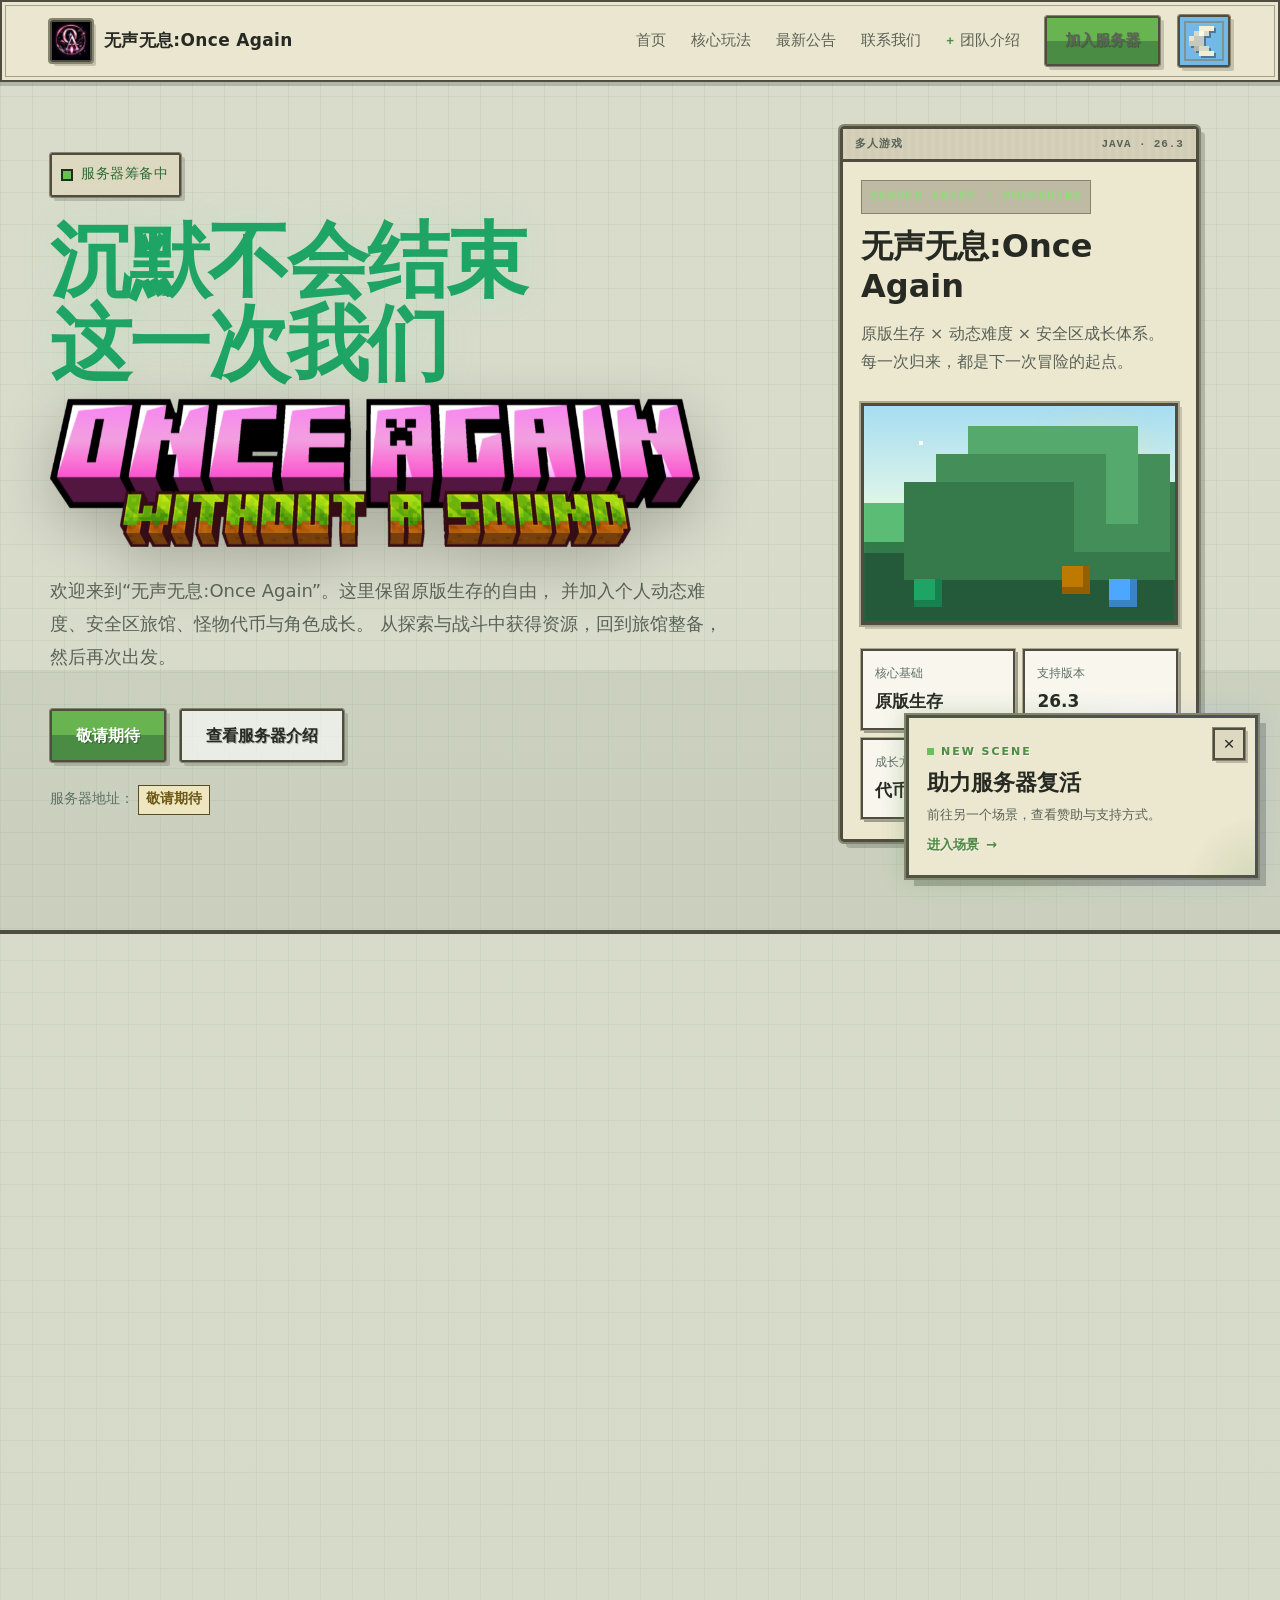
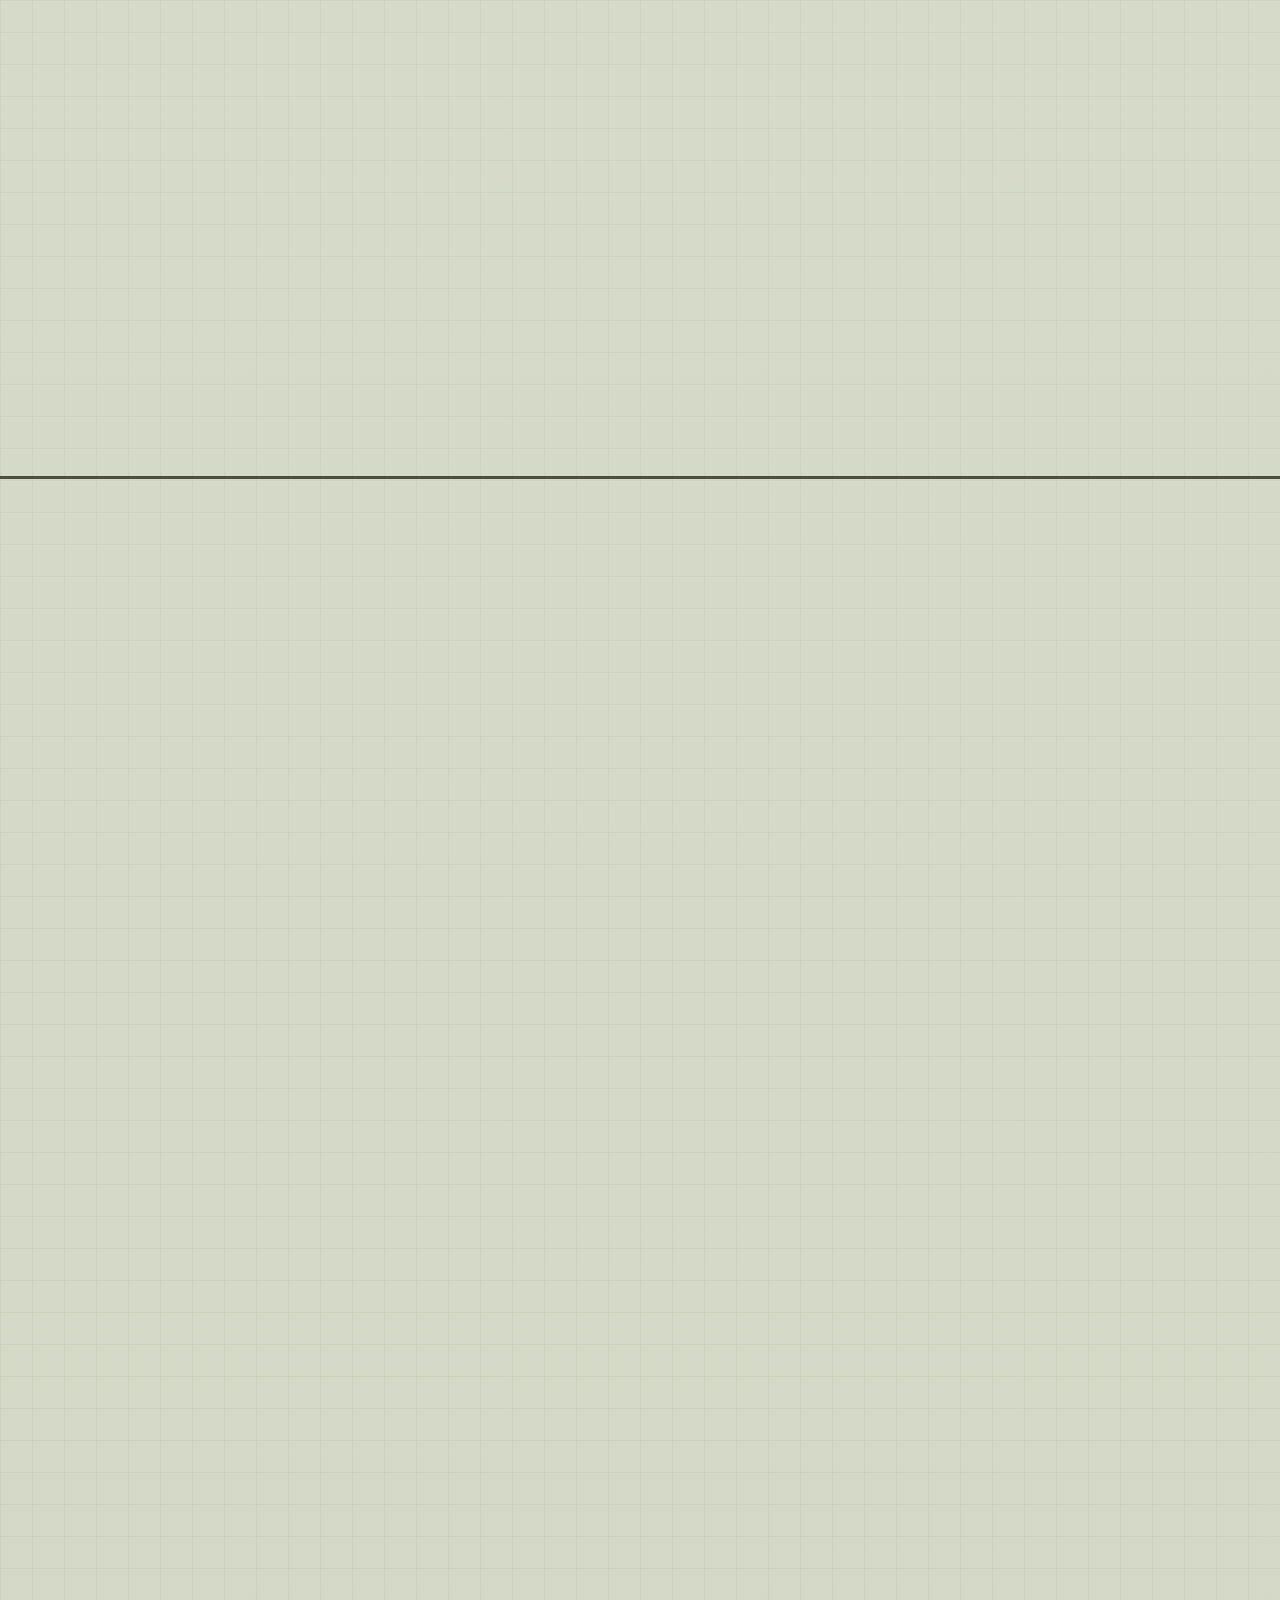
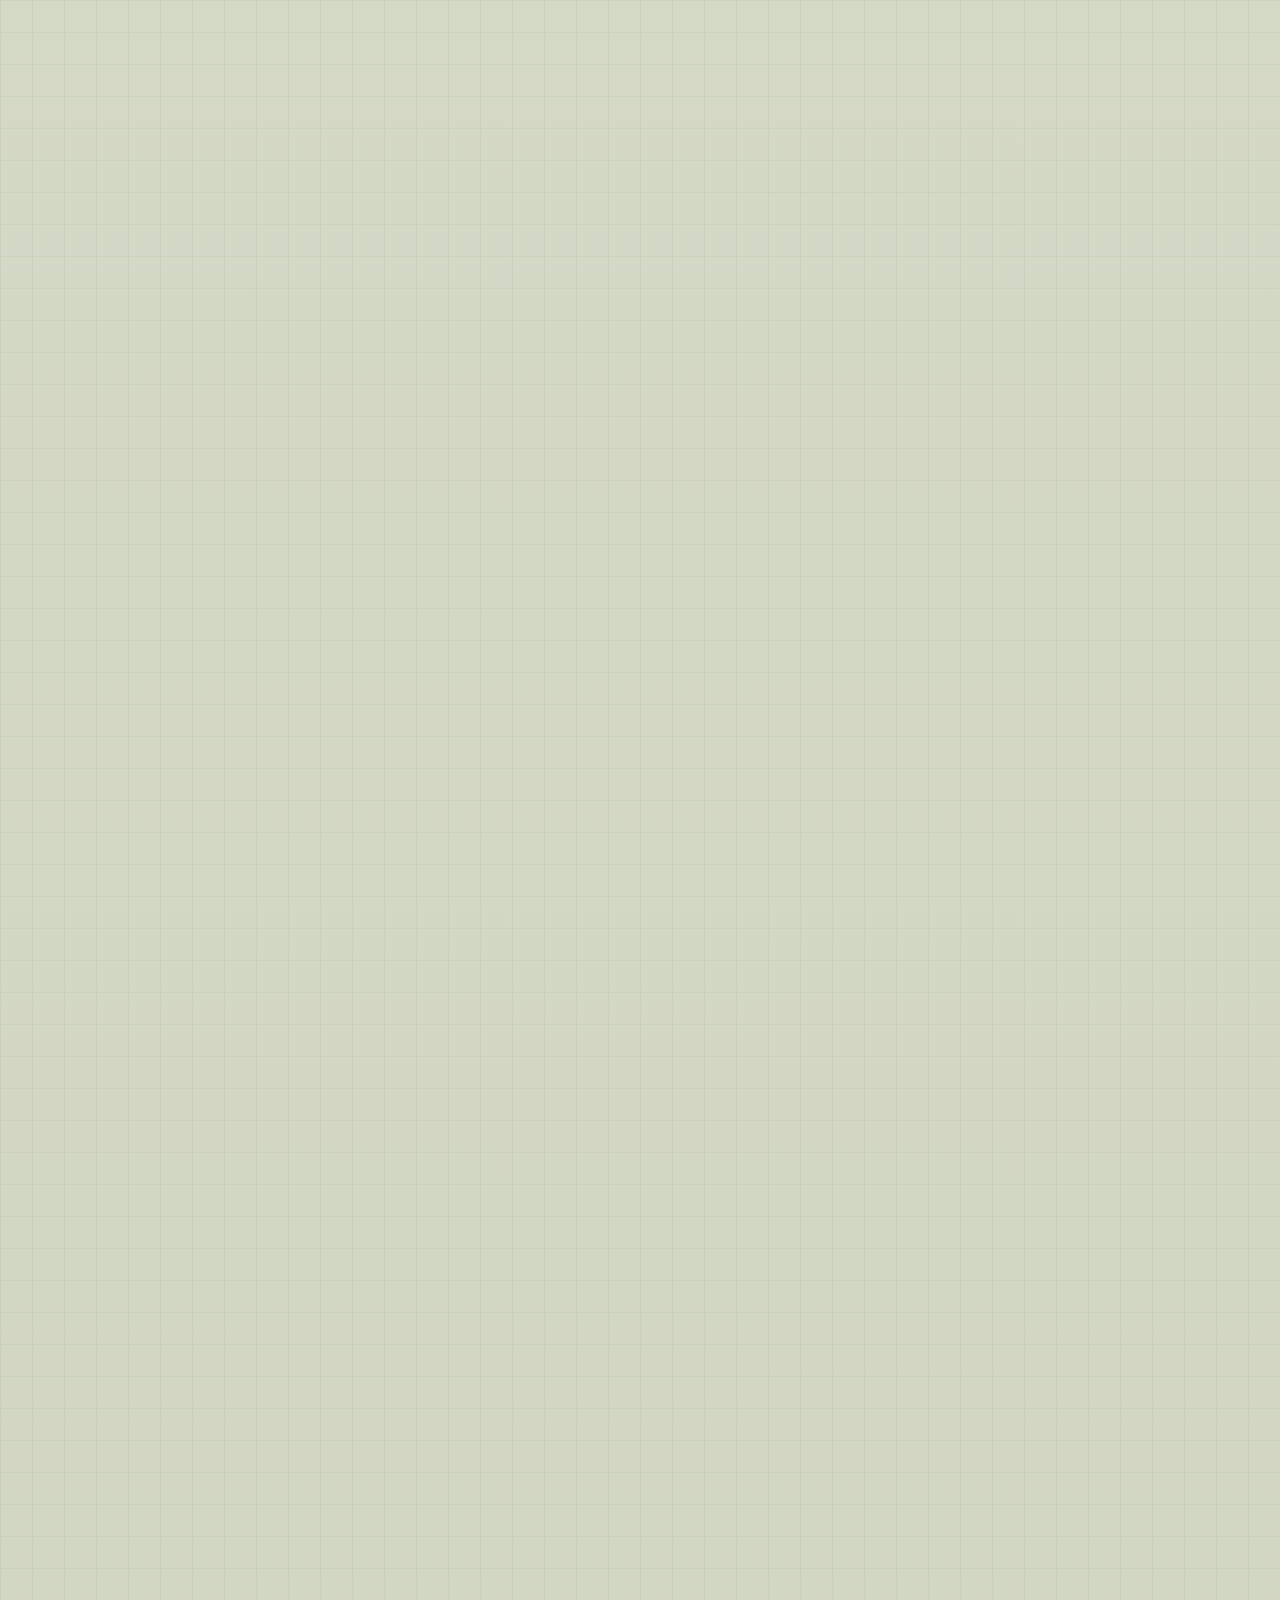
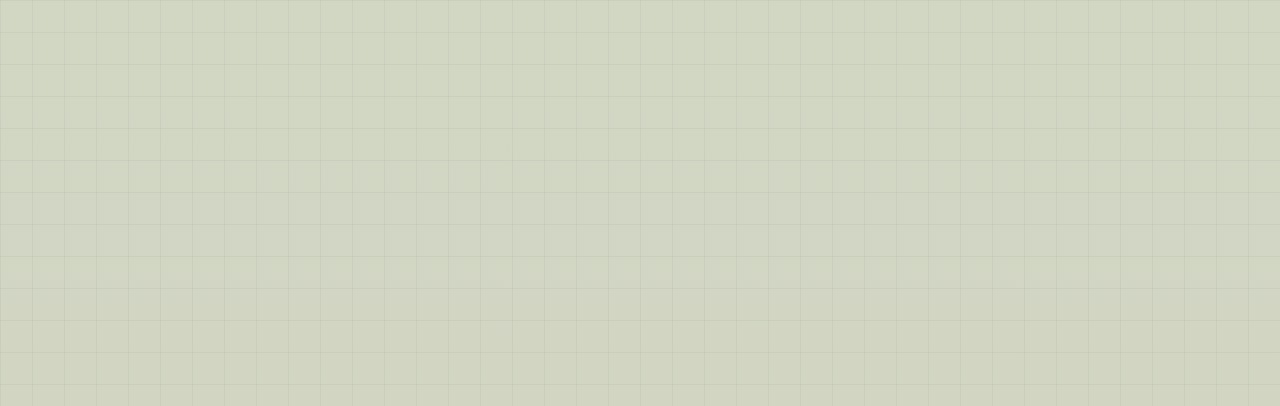
==== commit 8431f3f3: "2.1.1 小更新，修bug，我需要志同道合的人来帮忙做模型什么的了" ====
--- a/index.html
+++ b/index.html
@@ -5476,7 +5476,7 @@
 </style>
   <link rel="icon" type="image/png" href="NEW-logo-ICON.png">
   <link rel="apple-touch-icon" href="NEW-logo-ICON.png">
-  <link rel="stylesheet" href="site-nav-shared.css?v=20260827-card-follow-v4-page">
+  <link rel="stylesheet" href="site-nav-shared.css?v=20260913-teaser-glow-v1">
   <link rel="stylesheet" href="site-mobile-shared.css?v=20260913-frontend-design-v1">
   <script src="site-card-follow.js?v=20260828-touch-follow-v7" defer></script>
 </head>
--- a/site-nav-shared.css
+++ b/site-nav-shared.css
@@ -652,9 +652,35 @@
 
 .oa-scene-teaser::before,
 .oa-scene-teaser-inner::after {
-  display: none !important;
-  content: none !important;
-  filter: none !important;
+  pointer-events: none !important;
+}
+
+.oa-scene-teaser::before {
+  content: "" !important;
+  display: block !important;
+  position: absolute !important;
+  inset: -9px !important;
+  z-index: -1 !important;
+  border-radius: 8px !important;
+  background:
+    radial-gradient(circle at 18% 50%, color-mix(in srgb, var(--site-nav-highlight) 48%, transparent), transparent 58%),
+    radial-gradient(circle at 82% 50%, color-mix(in srgb, #5e8cff 28%, transparent), transparent 62%) !important;
+  filter: blur(10px) !important;
+  opacity: .72 !important;
+}
+
+.oa-scene-teaser-inner::after {
+  content: "" !important;
+  display: block !important;
+  position: absolute !important;
+  width: 150px !important;
+  height: 150px !important;
+  right: -78px !important;
+  bottom: -88px !important;
+  border-radius: 50% !important;
+  background: radial-gradient(circle, color-mix(in srgb, var(--site-nav-highlight) 22%, transparent), transparent 68%) !important;
+  opacity: .8 !important;
+  filter: blur(1px) !important;
 }
 
 .oa-scene-teaser-inner {
@@ -841,7 +867,7 @@
     height: 58px !important;
     padding: 0 !important;
     border: 2px solid var(--site-nav-edge) !important;
-    border-radius: 999px !important;
+    border-radius: 4px !important;
     outline: 2px solid color-mix(in srgb, var(--site-nav-highlight) 72%, var(--site-nav-line)) !important;
     background: var(--site-nav-panel) !important;
     box-shadow:
@@ -879,7 +905,7 @@
     min-height: 0 !important;
     padding: 0 46px 0 16px !important;
     gap: 10px !important;
-    border-radius: 999px !important;
+    border-radius: 2px !important;
     background:
       linear-gradient(
         90deg,
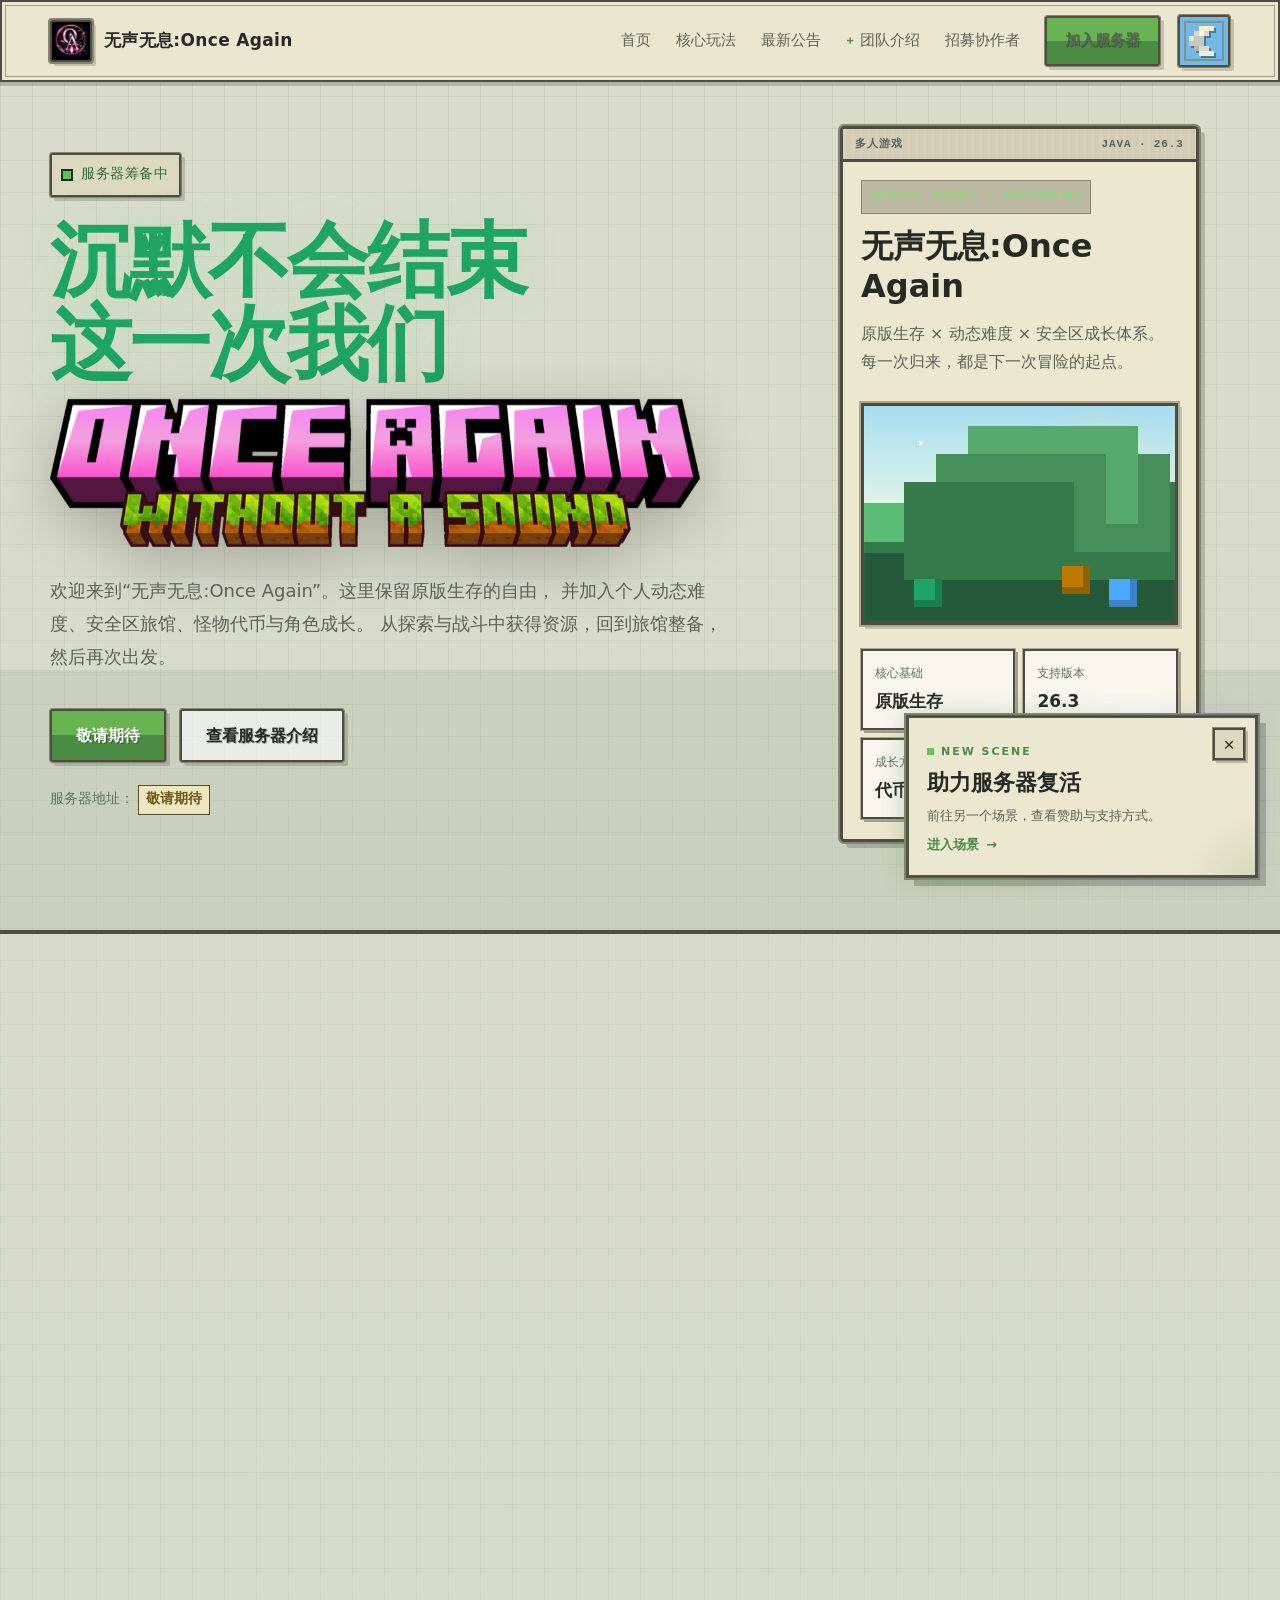
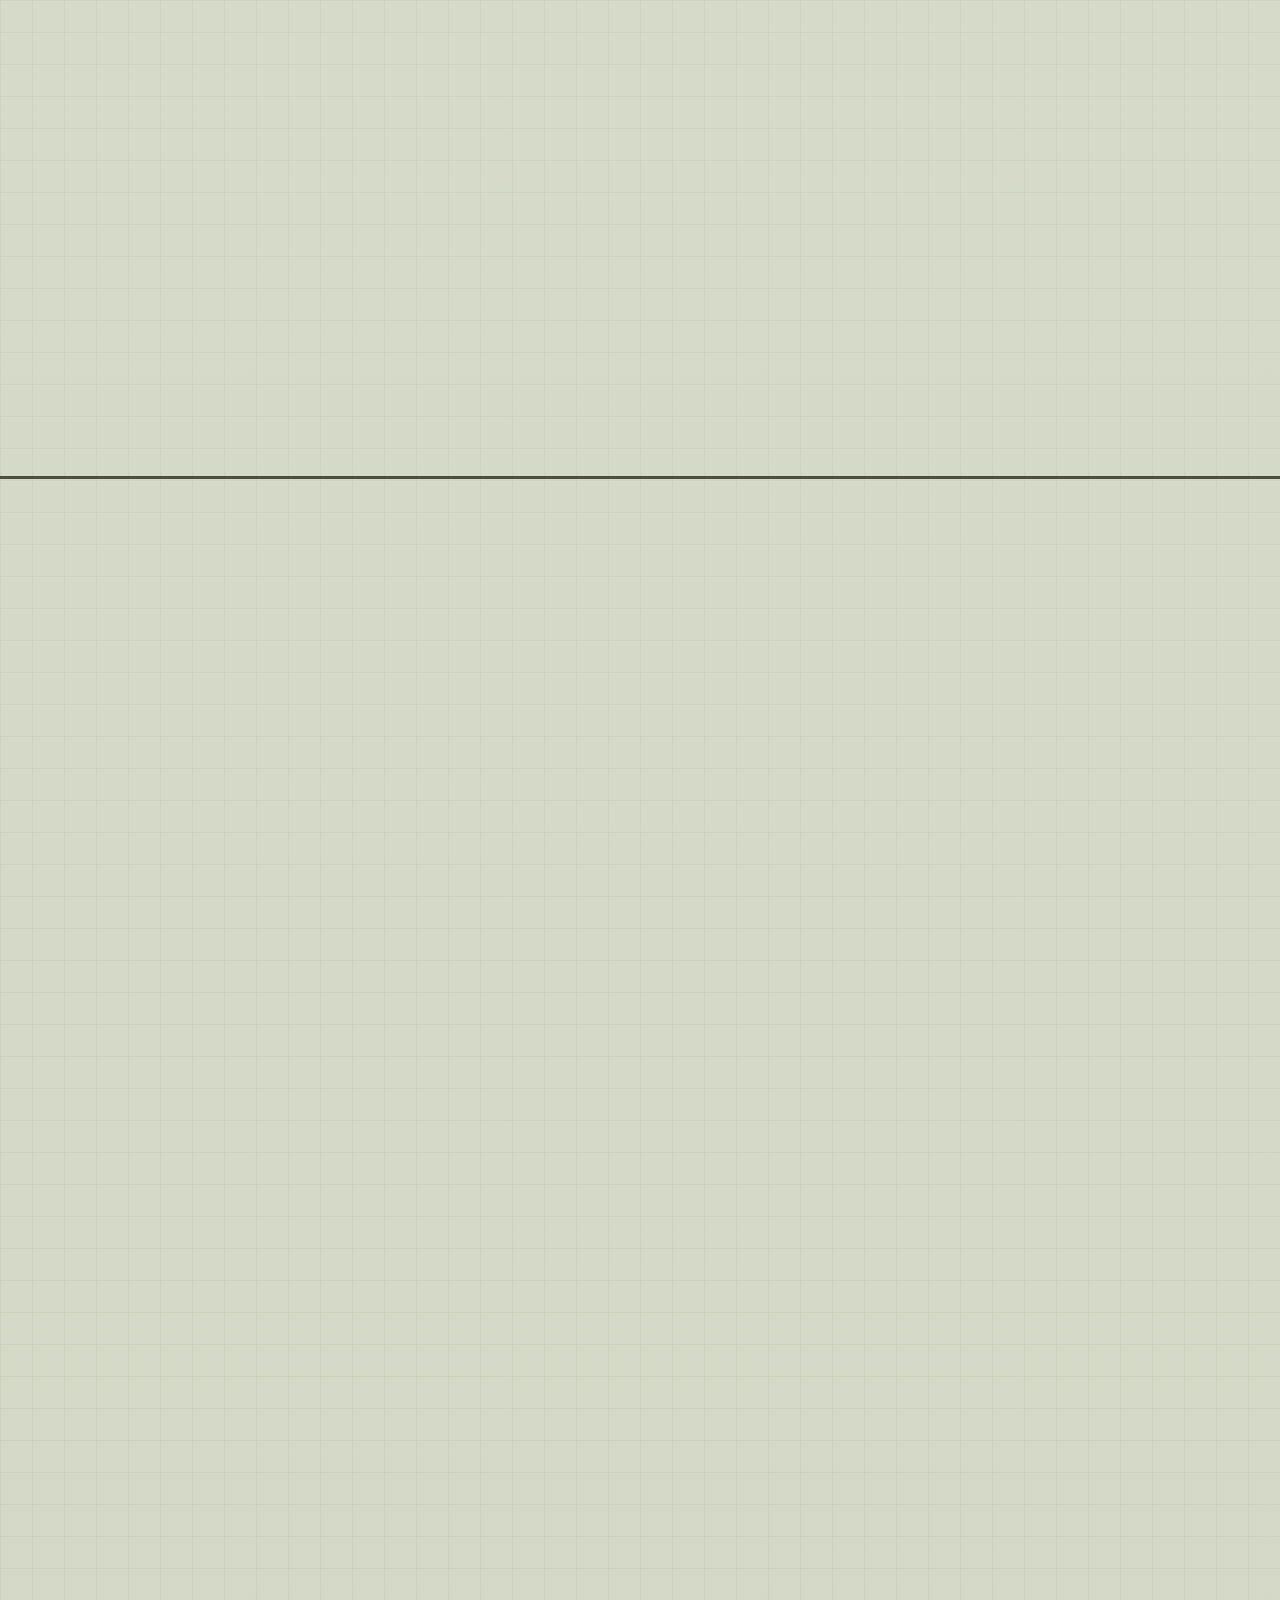
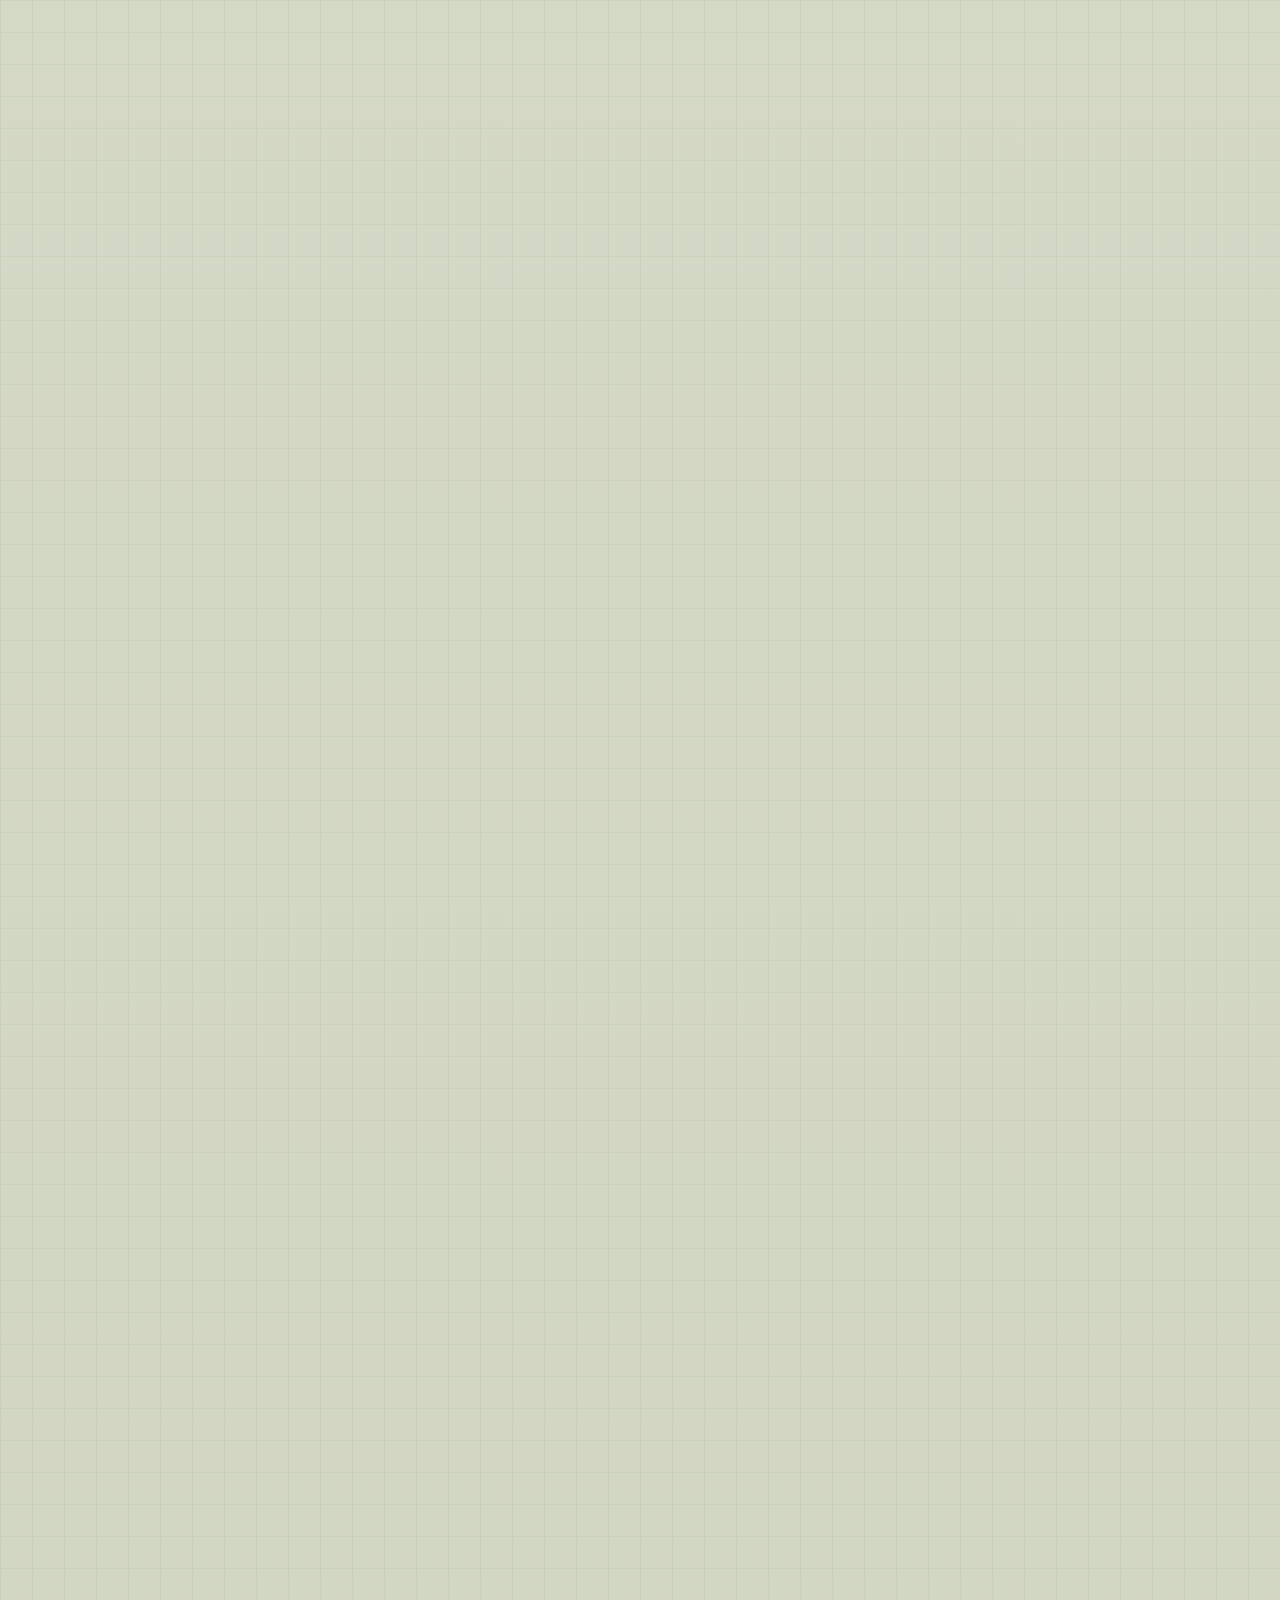
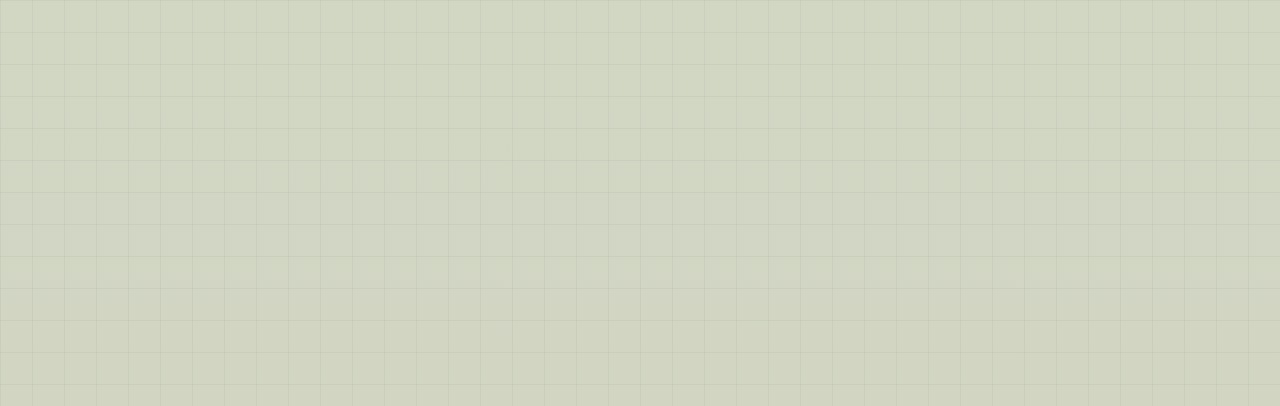
==== commit 7ca0df77: "2.1.2" ====
--- a/index.html
+++ b/index.html
@@ -5516,8 +5516,8 @@
           <a href="index.html#home">首页</a>
           <a href="index.html#features">核心玩法</a>
           <a href="index.html#news">最新公告</a>
-          <a href="index.html#contact">联系我们</a>
           <a class="nav-team-link" href="jieshao.html#team">团队介绍</a>
+          <a href="ztdh.html#recruit">招募协作者</a>
 
           <a class="nav-button" href="index.html#join">
             加入服务器
--- a/site-nav-shared.css
+++ b/site-nav-shared.css
@@ -37,7 +37,7 @@
   backdrop-filter: none !important;
   -webkit-backdrop-filter: none !important;
   font-family: "Microsoft YaHei", "PingFang SC", system-ui, sans-serif !important;
-  transition: top .42s cubic-bezier(.22, 1, .36, 1), width .42s cubic-bezier(.22, 1, .36, 1), border-radius .42s cubic-bezier(.22, 1, .36, 1), box-shadow .32s ease, background-color .32s ease !important;
+  transition: top .34s cubic-bezier(.16, 1, .3, 1), width .34s cubic-bezier(.16, 1, .3, 1), border-radius .34s cubic-bezier(.16, 1, .3, 1), box-shadow .22s ease, background-color .22s ease !important;
 }
 
 .navbar::before {
@@ -68,7 +68,7 @@
   gap: 28px !important;
   padding-top: 0 !important;
   padding-bottom: 0 !important;
-  transition: min-height .42s cubic-bezier(.22, 1, .36, 1), gap .42s ease !important;
+  transition: min-height .34s cubic-bezier(.16, 1, .3, 1), gap .24s cubic-bezier(.16, 1, .3, 1) !important;
 }
 
 .navbar.scrolled .nav-inner {
@@ -80,6 +80,7 @@
   display: flex !important;
   align-items: center !important;
   gap: 12px !important;
+  flex: 0 0 auto !important;
   color: var(--site-nav-text) !important;
   text-decoration: none !important;
   font-weight: 900 !important;
@@ -99,7 +100,8 @@
   background: var(--site-nav-panel-2) !important;
   box-shadow: var(--site-nav-shadow) !important;
   cursor: zoom-in !important;
-  transition: transform .42s cubic-bezier(.22, 1, .36, 1), width .42s ease, height .42s ease, box-shadow .25s ease !important;
+  transition: transform .34s cubic-bezier(.16, 1, .3, 1), box-shadow .2s ease !important;
+  will-change: transform;
 }
 
 .navbar .logo-image-wrap img {
@@ -126,6 +128,7 @@
   color: var(--site-nav-text) !important;
   font-size: 17px !important;
   line-height: 1.25 !important;
+  white-space: nowrap !important;
   text-shadow: none !important;
 }
 
@@ -133,12 +136,15 @@
   display: flex !important;
   align-items: center !important;
   gap: 18px !important;
+  min-width: 0 !important;
 }
 
 .navbar .nav-links {
   display: flex;
   align-items: center !important;
   gap: 25px !important;
+  flex: 0 1 auto !important;
+  min-width: 0 !important;
   color: var(--site-nav-muted) !important;
   font-size: 15px !important;
   line-height: 1.7 !important;
@@ -148,7 +154,19 @@
   position: relative !important;
   color: inherit !important;
   text-decoration: none !important;
-  transition: color .25s ease, transform .25s ease, box-shadow .25s ease !important;
+  transition: color .18s ease, transform .18s cubic-bezier(.16, 1, .3, 1), box-shadow .18s ease !important;
+  white-space: nowrap !important;
+  flex: 0 0 auto !important;
+}
+
+@media (max-width: 1200px) and (min-width: 951px) {
+  .navbar .nav-inner { gap: 16px !important; }
+  .navbar .nav-right { gap: 10px !important; }
+  .navbar .nav-links { gap: 14px !important; font-size: 13px !important; }
+  .navbar .logo { gap: 9px !important; }
+  .navbar .logo-name { font-size: 15px !important; }
+  .navbar .nav-button { padding-inline: 12px !important; }
+  .navbar .theme-toggle { width: 48px !important; min-width: 48px !important; flex-basis: 48px !important; }
 }
 
 .navbar .nav-links a:not(.nav-button)::after {
@@ -160,7 +178,7 @@
   height: 3px !important;
   background: var(--site-nav-highlight) !important;
   transform: translateX(-50%) scaleX(0) !important;
-  transition: transform .28s ease !important;
+  transition: transform .2s cubic-bezier(.16, 1, .3, 1) !important;
 }
 
 .navbar .nav-links a:not(.nav-button):hover,
@@ -259,7 +277,7 @@
   display: grid !important;
   place-items: center !important;
   transform: none !important;
-  transition: opacity .18s steps(2, end) !important;
+  transition: opacity .18s ease !important;
 }
 
 .navbar .mc-sky-svg {
@@ -396,7 +414,8 @@
   opacity: 0 !important;
   visibility: hidden !important;
   pointer-events: none !important;
-  transition: opacity .28s ease, visibility .28s ease !important;
+  transition: opacity .22s ease, visibility .22s ease !important;
+  will-change: opacity;
 }
 
 .logo-lightbox.open {
@@ -416,7 +435,8 @@
   box-shadow: 12px 12px 0 rgba(0, 0, 0, .45) !important;
   transform: scale(.82) translateY(24px) !important;
   opacity: 0 !important;
-  transition: transform .42s cubic-bezier(.2, .9, .2, 1.15), opacity .28s ease !important;
+  transition: transform .3s cubic-bezier(.16, 1, .3, 1), opacity .22s ease !important;
+  will-change: transform, opacity;
 }
 
 .logo-lightbox.open .logo-lightbox-dialog {
@@ -451,7 +471,7 @@
   line-height: 1 !important;
   cursor: pointer !important;
   box-shadow: 3px 3px 0 rgba(0, 0, 0, .32) !important;
-  transition: transform .1s steps(2, end), box-shadow .1s steps(2, end) !important;
+  transition: transform .14s cubic-bezier(.16, 1, .3, 1), box-shadow .14s ease !important;
 }
 
 .logo-lightbox-close:hover {
@@ -500,7 +520,7 @@
     pointer-events: none !important;
     transform: translateY(-15px) scale(.97) !important;
     transform-origin: top !important;
-    transition: opacity .2s steps(2, end), visibility .2s steps(2, end), transform .24s steps(2, end) !important;
+    transition: opacity .2s ease, visibility .2s ease, transform .24s cubic-bezier(.16, 1, .3, 1) !important;
   }
 
   .navbar .nav-links.open {
@@ -637,7 +657,8 @@
   opacity: 1 !important;
   animation: none !important;
   transform: none !important;
-  transition: transform .1s steps(2, end), box-shadow .1s steps(2, end), opacity .24s steps(3, end) !important;
+  transition: transform .16s cubic-bezier(.16, 1, .3, 1), box-shadow .16s ease, opacity .22s ease !important;
+  will-change: transform, opacity;
 }
 
 .oa-scene-teaser:hover {
@@ -791,7 +812,7 @@
   cursor: pointer !important;
   backdrop-filter: none !important;
   -webkit-backdrop-filter: none !important;
-  transition: transform .1s steps(2, end), box-shadow .1s steps(2, end) !important;
+  transition: transform .14s cubic-bezier(.16, 1, .3, 1), box-shadow .14s ease !important;
 }
 
 .oa-scene-close:hover {
@@ -811,7 +832,7 @@
   box-shadow: 8px 8px 0 rgba(0, 0, 0, .24) !important;
   pointer-events: none !important;
   animation: none !important;
-  transition: opacity .24s steps(3, end), transform .28s steps(3, end) !important;
+  transition: opacity .2s ease, transform .24s cubic-bezier(.16, 1, .3, 1) !important;
 }
 
 html[data-theme="light"] .oa-scene-teaser {
@@ -846,16 +867,8 @@
 }
 
 @keyframes oa-mobile-teaser-signal {
-  0%,
-  100% {
-    opacity: .55;
-    box-shadow: 0 0 0 0 color-mix(in srgb, var(--site-nav-highlight) 18%, transparent);
-  }
-
-  50% {
-    opacity: 1;
-    box-shadow: 0 0 0 5px color-mix(in srgb, var(--site-nav-highlight) 16%, transparent);
-  }
+  0%, 100% { opacity: .62; transform: scale(.86); }
+  50% { opacity: 1; transform: scale(1); }
 }
 
 @media (max-width: 700px) {
@@ -934,7 +947,7 @@
     flex: 0 0 8px !important;
     border-radius: 2px !important;
     background: var(--site-nav-highlight) !important;
-    animation: oa-mobile-teaser-signal 1.4s steps(2, end) infinite !important;
+    animation: oa-mobile-teaser-signal 1.6s ease-in-out infinite !important;
   }
 
   .oa-scene-title {
--- a/site-mobile-shared.css
+++ b/site-mobile-shared.css
@@ -9,6 +9,44 @@
 
 body {
   text-rendering: optimizeLegibility;
+}
+
+/* Shared motion contract: short, composited transitions with one easing curve. */
+:root { --oa-motion-ease: cubic-bezier(.16, 1, .3, 1); }
+.reveal, .reveal-left, .reveal-right, .reveal-smooth { will-change: opacity, transform; }
+.page-home .reveal, .page-home .reveal-left, .page-home .reveal-right {
+  transition-duration: .34s, .4s !important;
+  transition-timing-function: ease, var(--oa-motion-ease) !important;
+}
+.page-team .reveal { transition: opacity .34s ease, transform .4s var(--oa-motion-ease) !important; }
+.page-sponsor .reveal-smooth {
+  filter: none !important;
+  transition: opacity .34s ease, transform .4s var(--oa-motion-ease) !important;
+}
+.role-card, .member-card, .feature-card, .journey-step, .news-card,
+.contact-card, .pay-card, .info-card, .thanks, .oa-float-control {
+  will-change: transform;
+  transition-timing-function: var(--oa-motion-ease) !important;
+}
+.page-team .member-card {
+  transition: transform .2s var(--oa-motion-ease), border-color .2s ease, box-shadow .2s ease !important;
+}
+.page-team .member-card::before,
+.page-team .member-card::after {
+  transition: transform .28s var(--oa-motion-ease), opacity .22s ease !important;
+}
+.page-sponsor .pay-card,
+.page-sponsor .qr-frame {
+  transition: transform .24s var(--oa-motion-ease), box-shadow .24s ease !important;
+}
+.navbar .nav-button,
+.navbar .menu-button,
+.navbar .theme-toggle,
+.button,
+.control-button,
+.control-btn,
+.return-home {
+  transition-timing-function: var(--oa-motion-ease) !important;
 }
 
 body.page-home,
@@ -433,6 +471,21 @@
   .page-sponsor .disclaimer {
     margin-top: 22px !important;
     line-height: 1.7 !important;
+  }
+}
+
+@media (prefers-reduced-motion: reduce) {
+  html { scroll-behavior: auto !important; }
+  .reveal, .reveal-left, .reveal-right, .reveal-smooth {
+    opacity: 1 !important;
+    transform: none !important;
+    translate: none !important;
+    filter: none !important;
+  }
+  .role-card, .member-card, .feature-card, .journey-step, .news-card,
+  .contact-card, .pay-card, .info-card, .thanks, .oa-float-control {
+    transition: none !important;
+    will-change: auto !important;
   }
 }
 
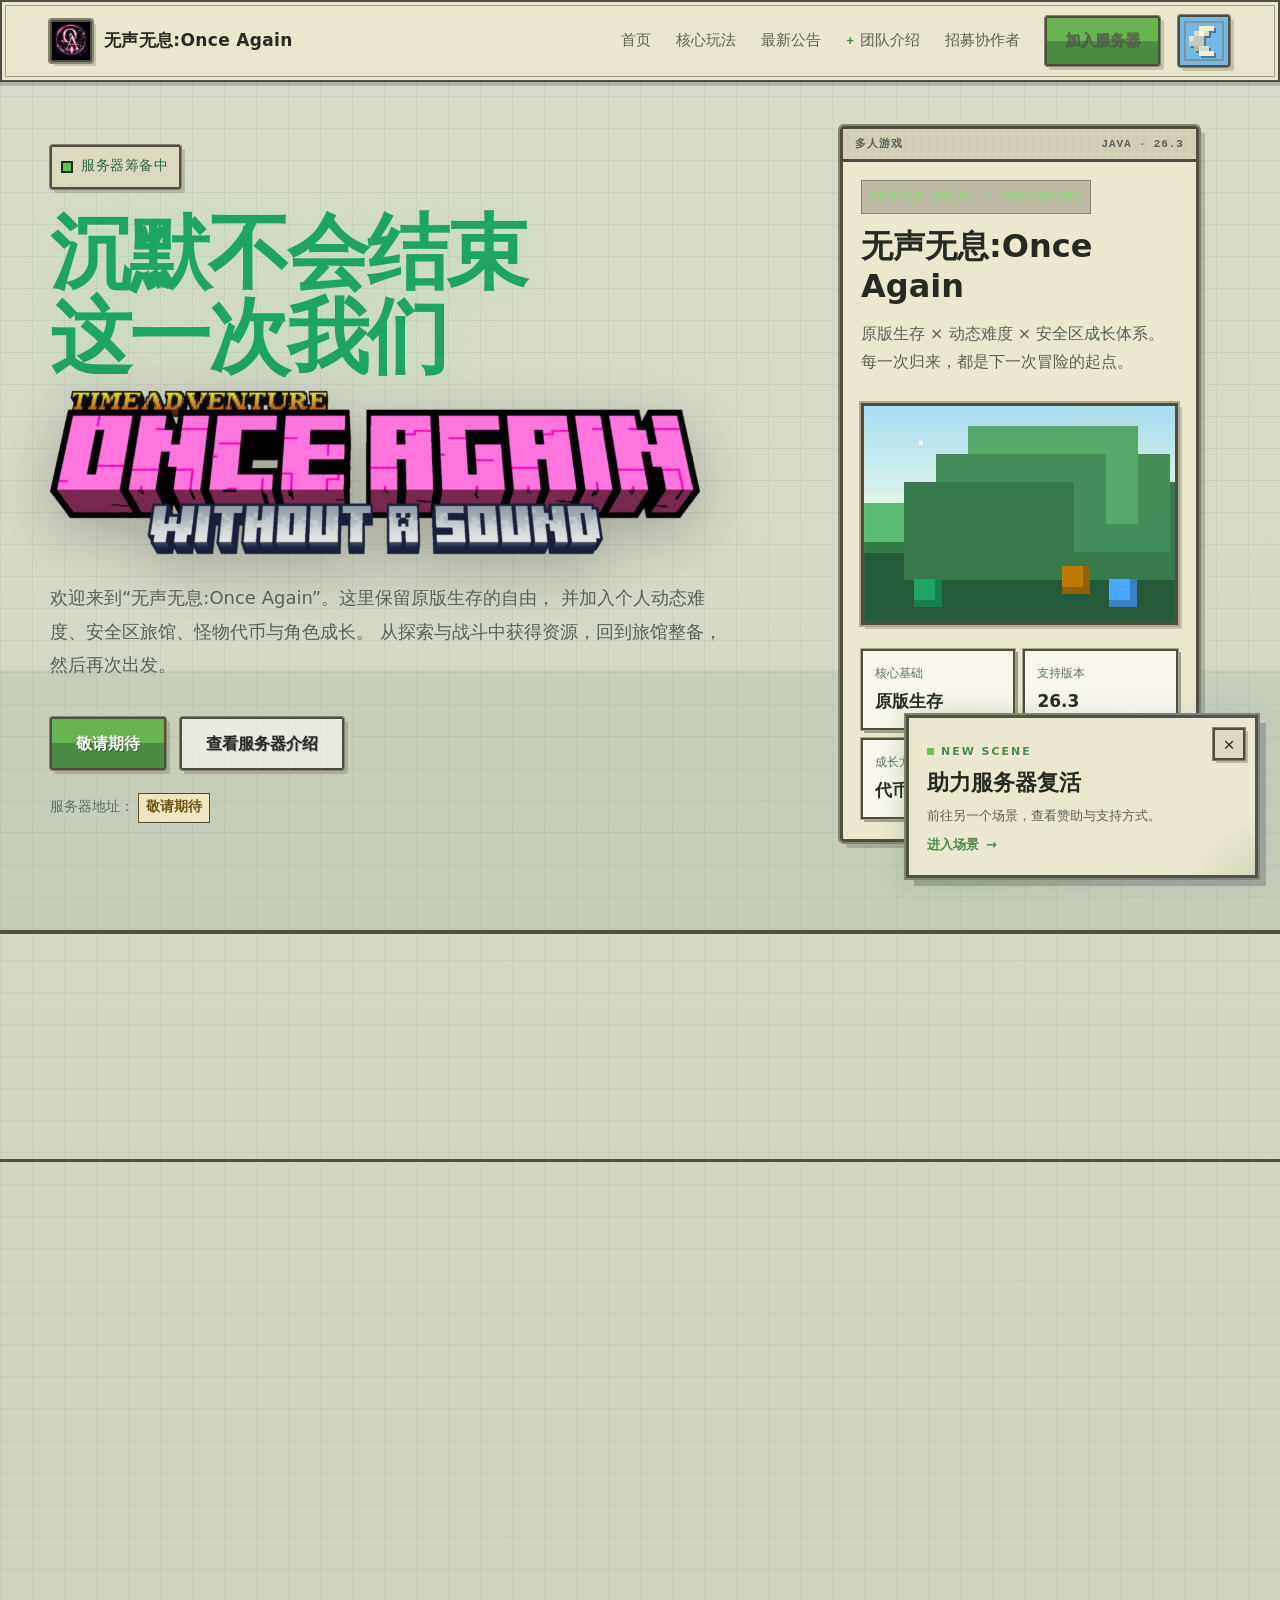
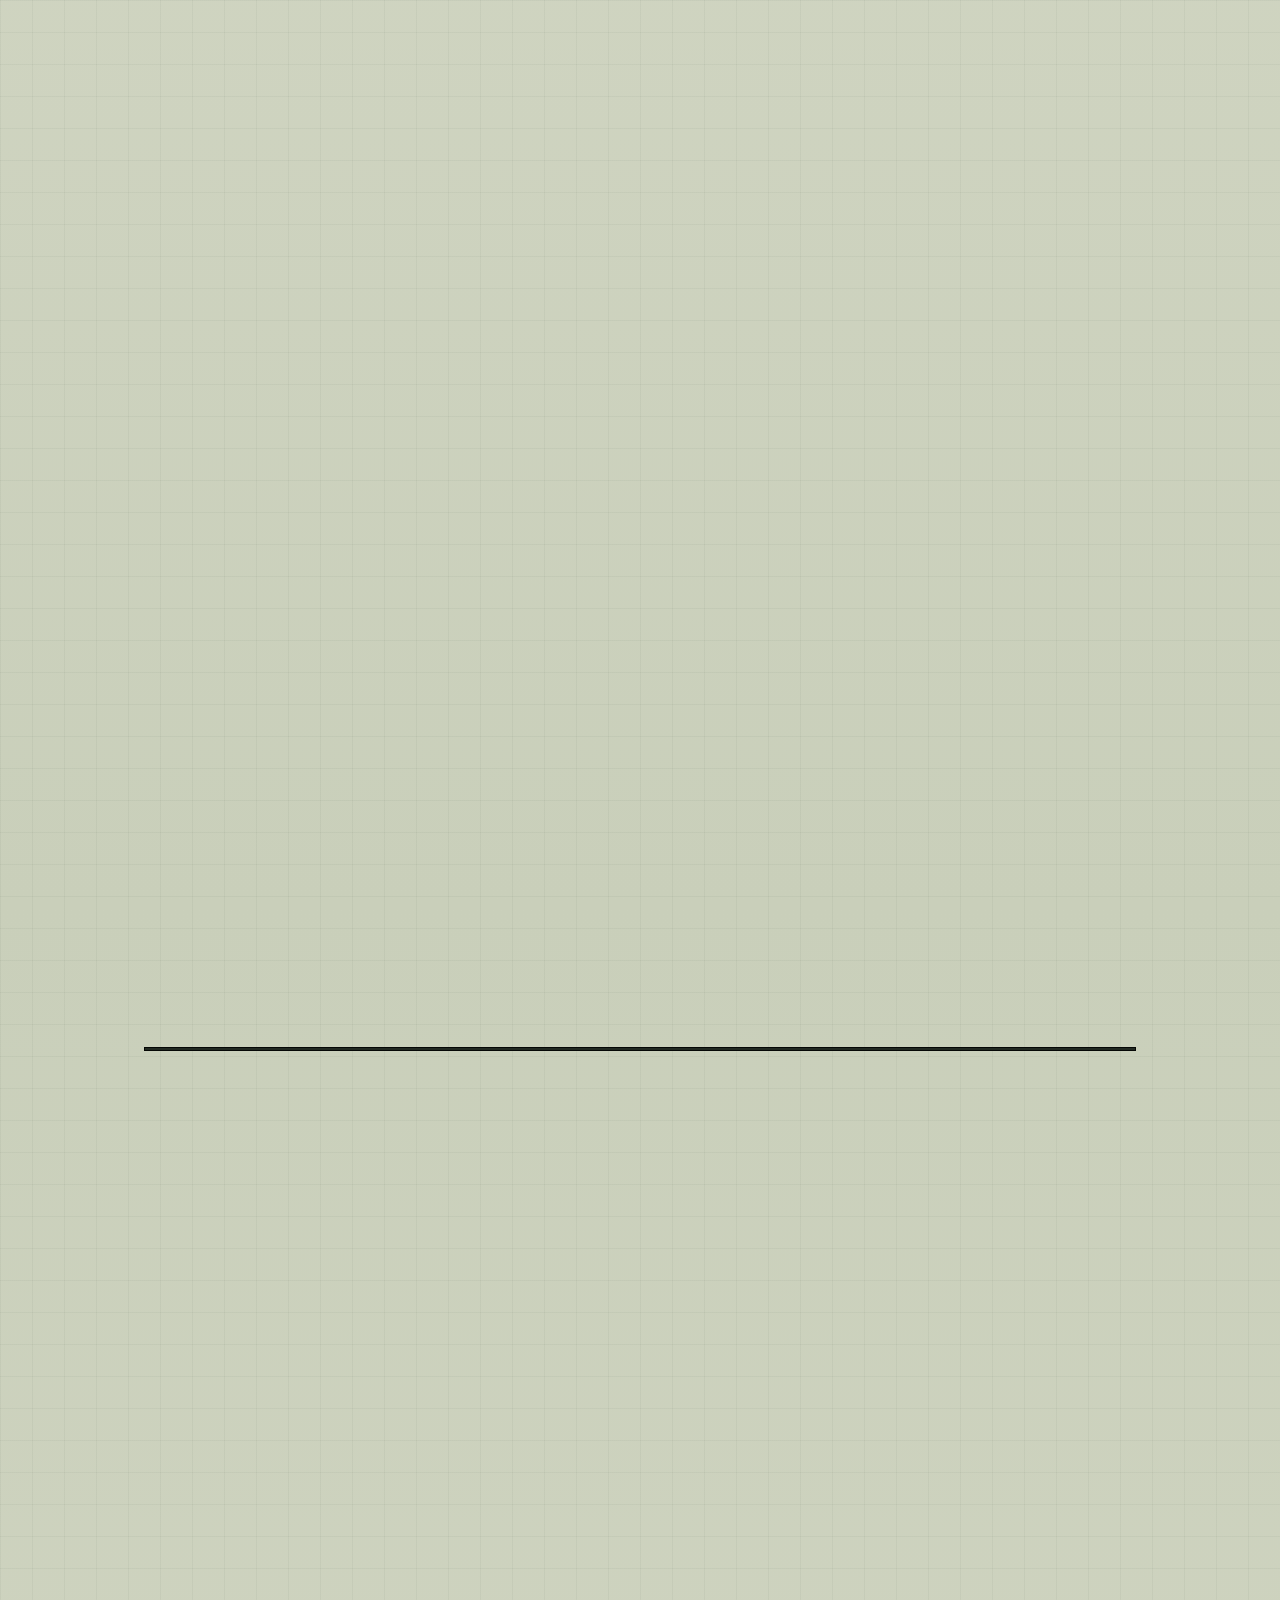
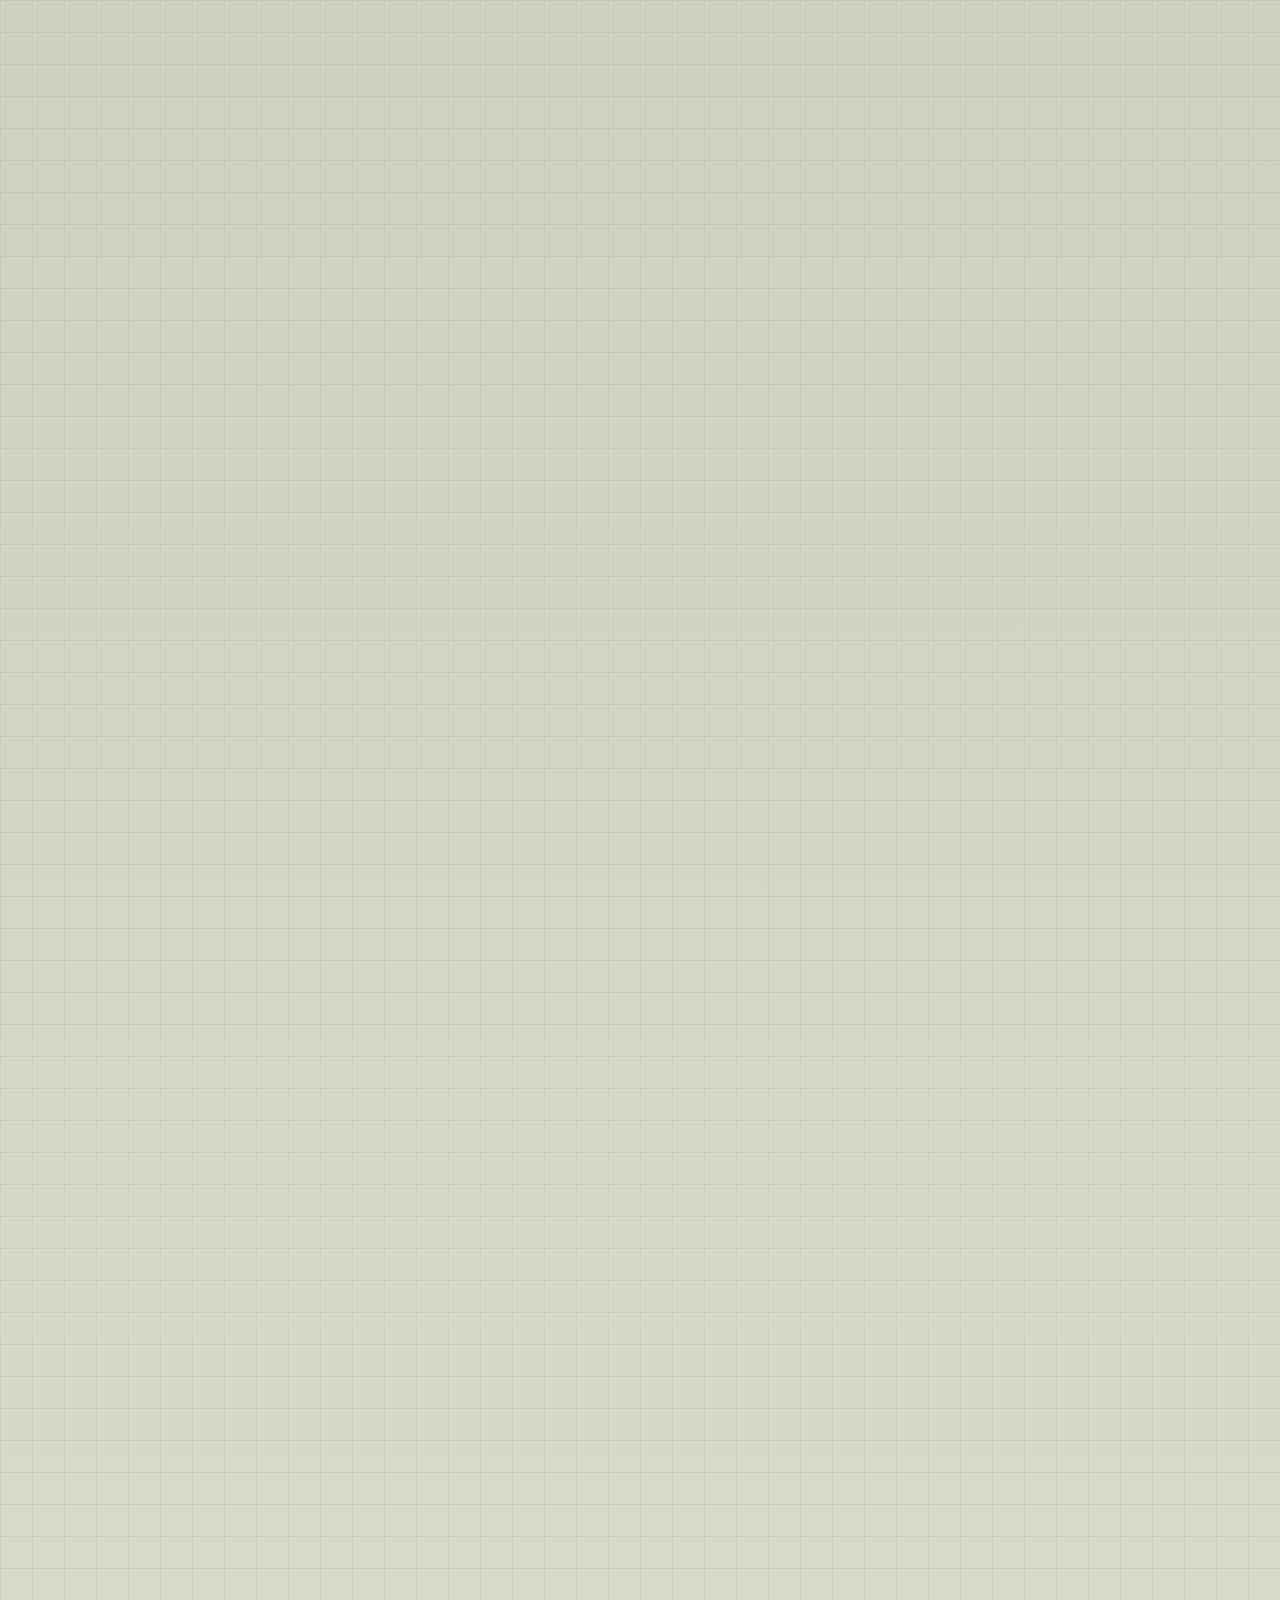
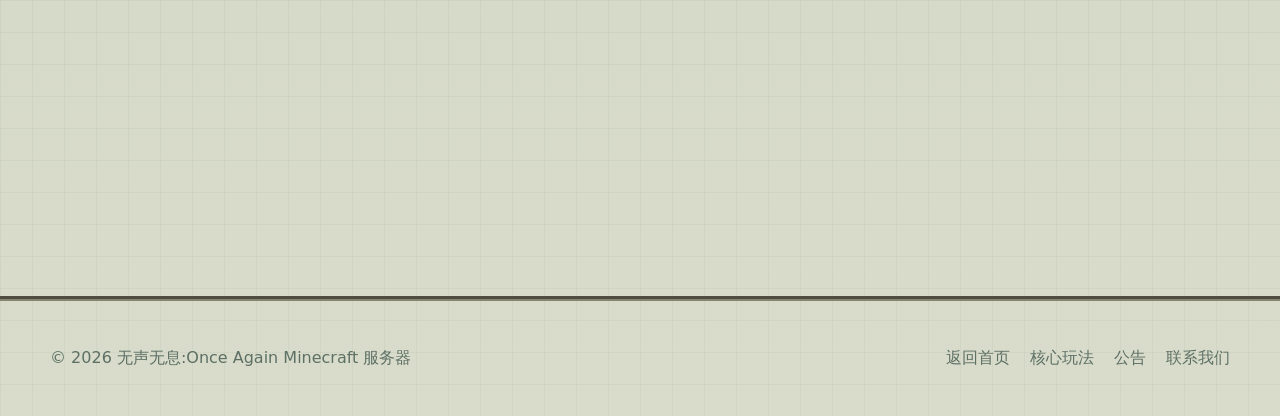
==== commit 629bb289: "2.2 需要招募" ====
--- a/index.html
+++ b/index.html
@@ -5643,7 +5643,7 @@
               粉色负责视觉识别，白色卡片负责对比度。
             -->
             <span class="hero-title-line hero-title-brand">
-              <img class="oa-server-title-image" src="[data-uri]" alt="Once Again · Without A Sound 服务器标题">
+              <img class="oa-server-title-image" src="最新服务器title.png" alt="Once Again · Without A Sound 服务器标题">
             </span>
           </h1>
 
@@ -6089,7 +6089,7 @@
             </h2>
 
             <div class="join-brand join-brand-art" aria-label="Once Again Without a Sound">
-              <img class="join-brand-title-image" src="[data-uri]" alt="Once Again Without a Sound">
+              <img class="join-brand-title-image" src="最新服务器title.png" alt="Once Again Without a Sound">
             </div>
 
             <p class="join-description">
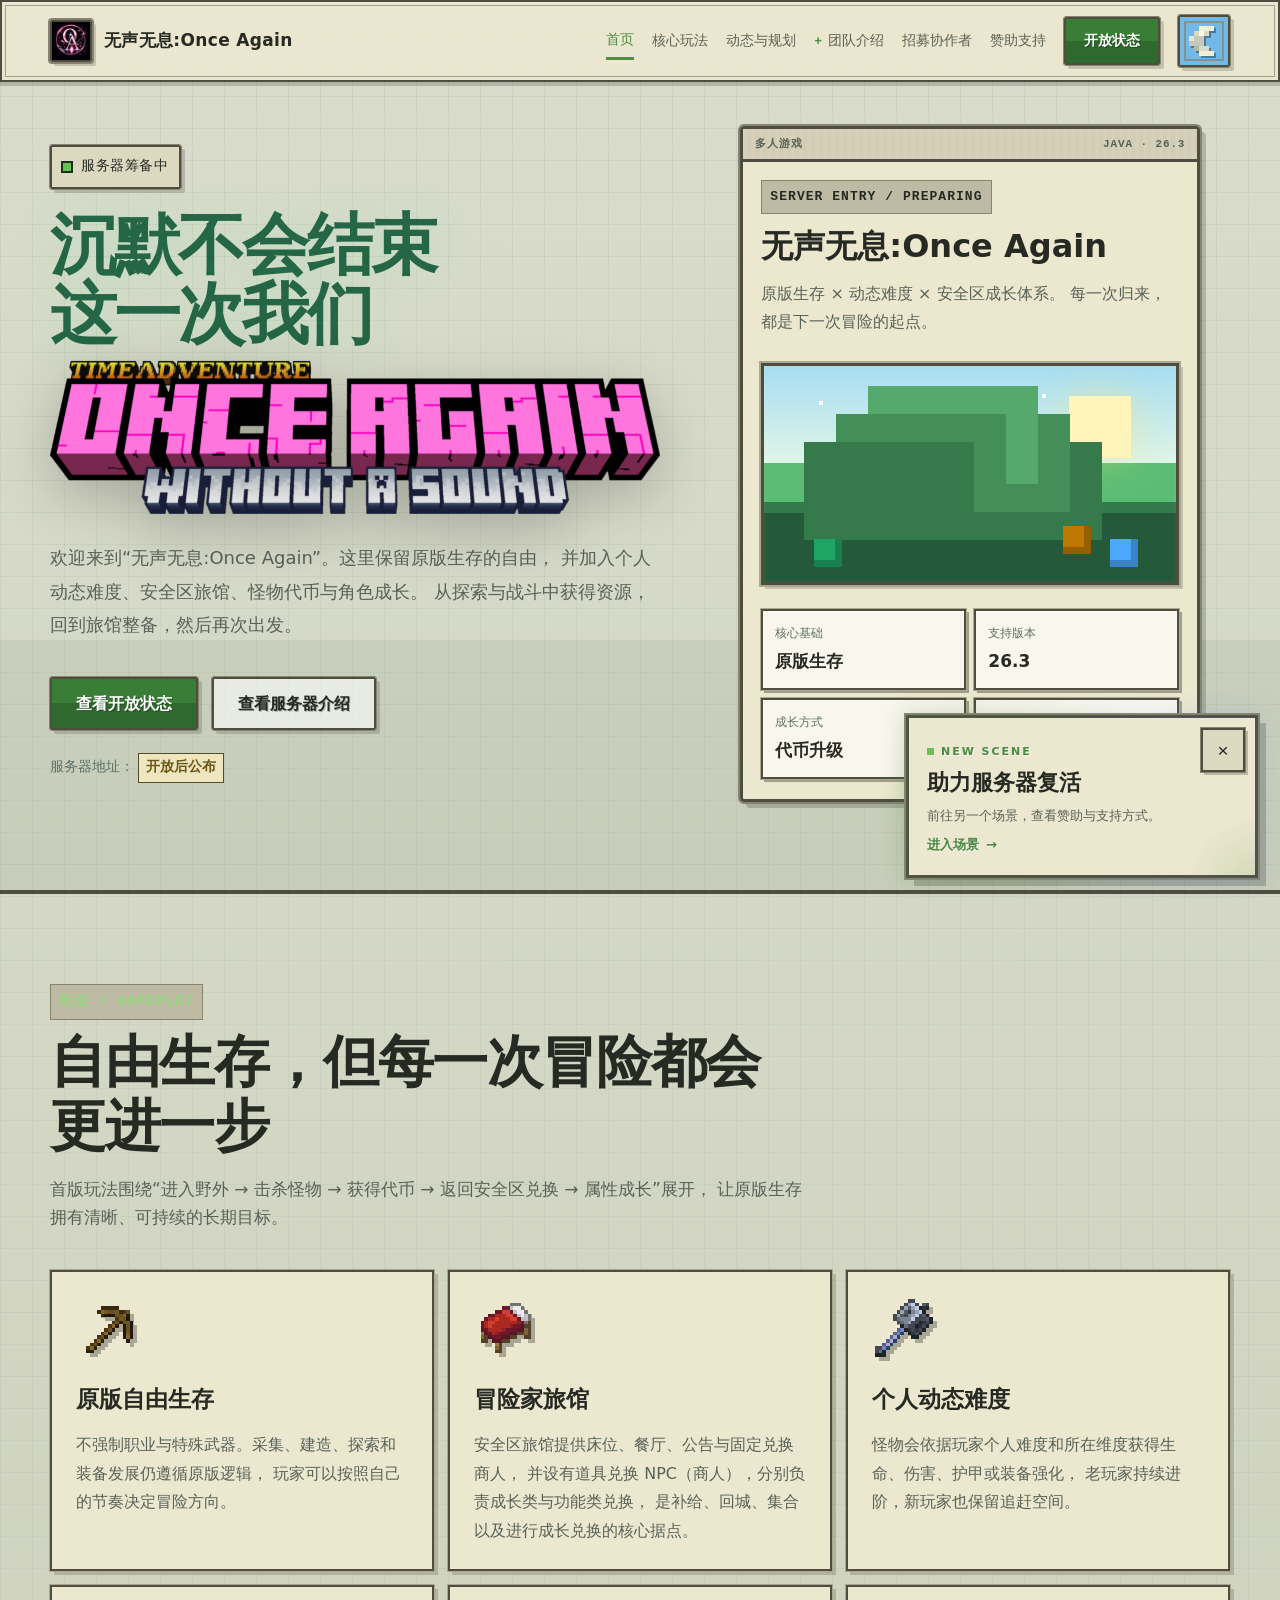
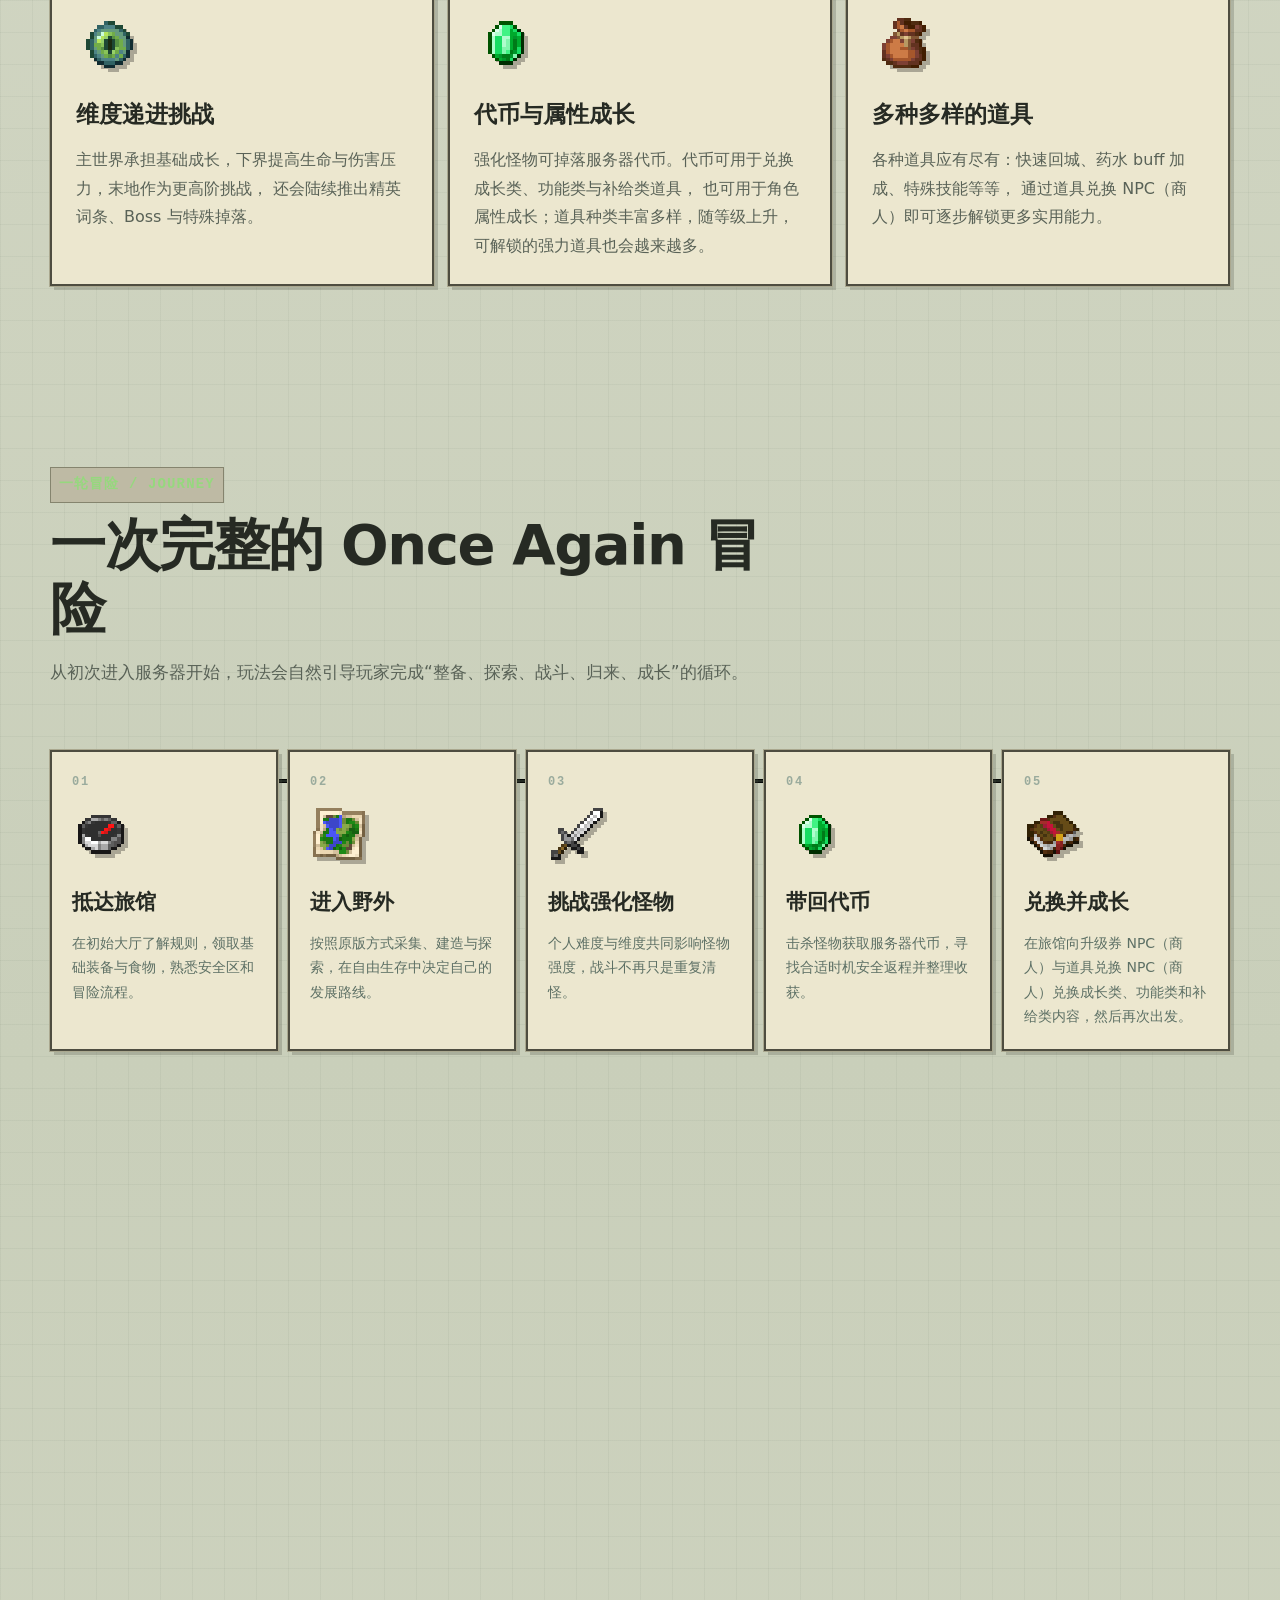
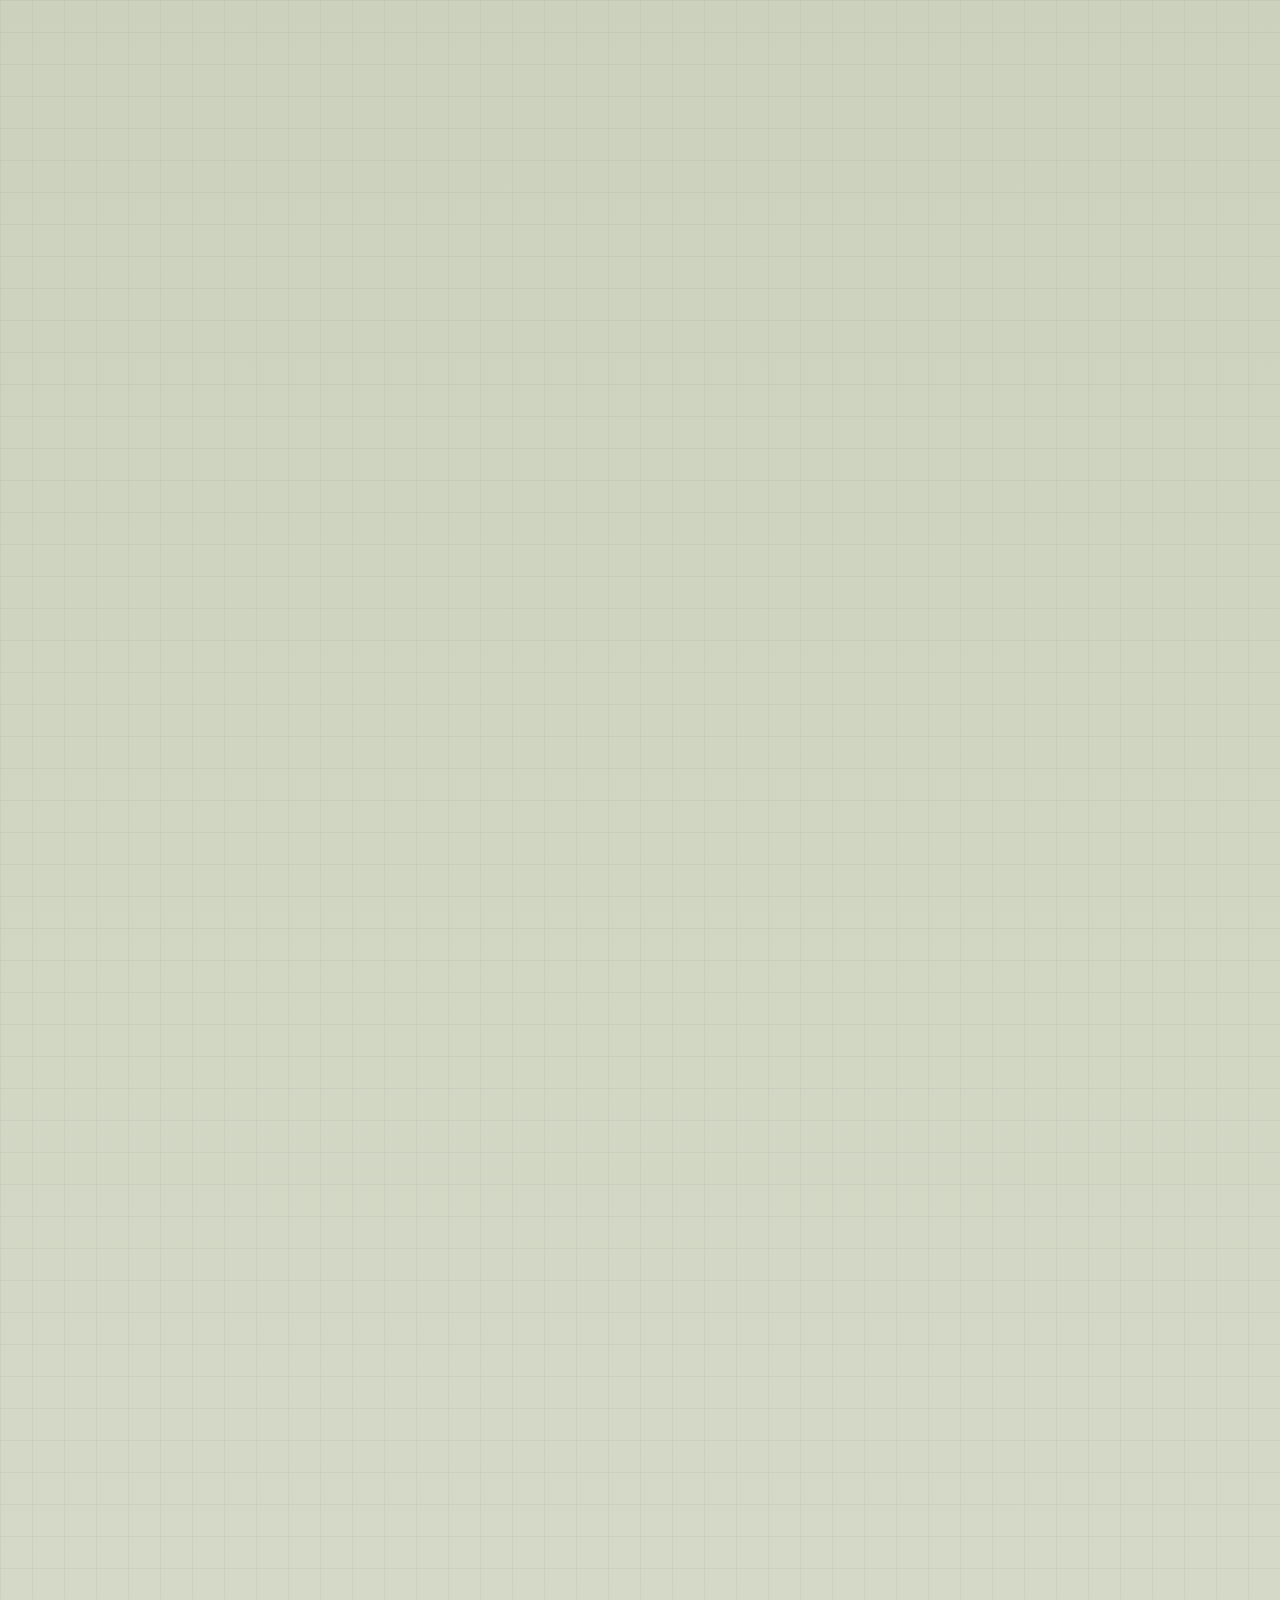
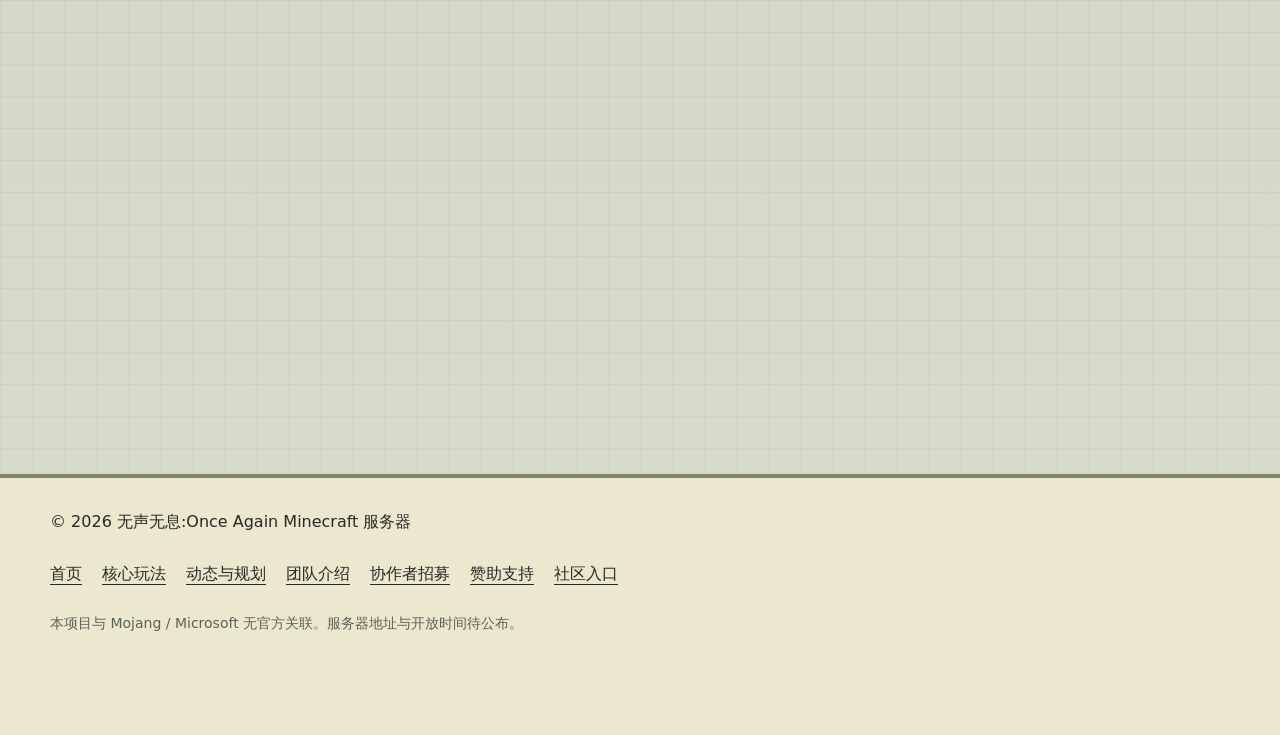
==== commit c11cc722: "优化官网导航、性能与移动端体验" ====
--- a/index.html
+++ b/index.html
@@ -1,255 +1,87 @@
 <!DOCTYPE html>
 <html lang="zh-CN">
-
 <head>
-  <!-- 设置网页编码，保证中文正常显示 -->
   <meta charset="UTF-8">
-
-  <!-- 让网页适配手机、平板和电脑 -->
+  <script src="site-theme.js"></script>
   <meta name="viewport" content="width=device-width, initial-scale=1.0">
-
-  <!-- 浏览器标签页标题 -->
   <title>无声无息:Once Again｜Minecraft 服务器</title>
-
-  <!-- 网页描述 -->
-  <meta
-    name="description"
-    content="无声无息:Once Again Minecraft 服务器官方网站。原版生存、动态难度、安全区旅馆与代币成长体系。"
-  >
-
-  <link rel="preconnect" href="https://cdn.jsdelivr.net" crossorigin>
+  <meta name="description" content="无声无息:Once Again Minecraft 服务器官方网站。了解原版生存、动态难度、安全区旅馆与代币成长规划，查看筹备动态、团队和支持方式。">
   <style>
-    /*
-      ==================================================
-      一、全局主题变量
-      ==================================================
-
-      默认使用黑色主题。
-
-      网页切换到白色主题时，
-      JavaScript 会给 html 标签添加：
-      data-theme="light"
-
-      然后下面的白色主题变量会覆盖默认变量。
-    */
-
     :root {
-      /*
-        告诉浏览器当前网页主要是深色主题。
-        浏览器表单和滚动条可能会参考这个设置。
-      */
       color-scheme: dark;
-
-      /*
-        网页背景色。
-      */
       --background: #050908;
-
-      /*
-        第二层背景色。
-      */
       --background-secondary: #09120f;
-
-      /*
-        导航栏背景色。
-      */
       --navbar-background: rgba(5, 9, 8, 0.76);
-
-      /*
-        普通卡片背景。
-      */
       --card-background: rgba(15, 29, 24, 0.82);
-
-      /*
-        较亮的卡片背景。
-      */
       --card-background-hover: rgba(22, 43, 35, 0.92);
-
-      /*
-        卡片边框颜色。
-      */
       --card-border: rgba(112, 255, 178, 0.14);
-
-      /*
-        鼠标悬停时的边框颜色。
-      */
       --card-border-hover: rgba(112, 255, 178, 0.42);
-
-      /*
-        网站主色。
-      */
       --primary: #70efad;
-
-      /*
-        主色的深色版本。
-      */
       --primary-dark: #32bd79;
-
-      /*
-        黄色强调色。
-      */
       --accent: #ffd166;
-
-      /*
-        主文字颜色。
-      */
       --text: #f5fff9;
-
-      /*
-        次要文字颜色。
-      */
       --text-muted: #a7bab0;
-
-      /*
-        很淡的文字颜色。
-      */
       --text-soft: #7f9188;
-
-      /*
-        普通边框。
-      */
       --line: rgba(255, 255, 255, 0.07);
-
-      /*
-        背景网格颜色。
-      */
       --grid-line: rgba(112, 239, 173, 0.035);
-
-      /*
-        卡片阴影。
-      */
       --shadow:
         0 24px 70px rgba(0, 0, 0, 0.38);
-
-      /*
-        较小的阴影。
-      */
       --shadow-small:
         0 12px 35px rgba(0, 0, 0, 0.24);
-
-      /*
-        按钮文字颜色。
-      */
       --button-text: #03160c;
-
-      /*
-        场景天空颜色。
-      */
       --scene-sky-top: #132d27;
       --scene-sky-bottom: #1f5b43;
-
-      /*
-        场景地面颜色。
-      */
       --scene-ground-one: #267b52;
       --scene-ground-two: #173d2e;
       --scene-ground-three: #091a14;
-
-      /*
-        月亮颜色。
-      */
       --moon-color: #e0fff2;
-
-      /*
-        主题切换按钮背景。
-      */
       --theme-button-background: rgba(255, 255, 255, 0.06);
-
-      /*
-        鼠标经过主题按钮时的背景。
-      */
       --theme-button-hover: rgba(112, 239, 173, 0.13);
-
-      /*
-        页面选择文字时的颜色。
-      */
       --selection-background: rgba(112, 239, 173, 0.3);
     }
-
-    /*
-      ==================================================
-      二、白色主题变量
-      ==================================================
-    */
-
     html[data-theme="light"] {
       color-scheme: light;
-
       --background: #f4f8f5;
       --background-secondary: #edf4ef;
-
       --navbar-background: rgba(247, 251, 248, 0.8);
-
       --card-background: rgba(255, 255, 255, 0.82);
       --card-background-hover: rgba(255, 255, 255, 0.98);
-
       --card-border: rgba(26, 116, 73, 0.12);
       --card-border-hover: rgba(27, 156, 91, 0.38);
-
       --primary: #1ea464;
       --primary-dark: #137345;
-
       --accent: #bd7900;
-
       --text: #13241b;
       --text-muted: #5d7065;
       --text-soft: #819087;
-
       --line: rgba(10, 39, 23, 0.09);
-
       --grid-line: rgba(30, 164, 100, 0.045);
-
       --shadow:
         0 24px 70px rgba(29, 67, 46, 0.12);
-
       --shadow-small:
         0 12px 35px rgba(29, 67, 46, 0.1);
-
       --button-text: #ffffff;
-
       --scene-sky-top: #a6ddf1;
       --scene-sky-bottom: #dff5e8;
-
       --scene-ground-one: #5bbd75;
       --scene-ground-two: #337a4a;
       --scene-ground-three: #245939;
-
       --moon-color: #fff4ba;
-
       --theme-button-background: rgba(19, 74, 42, 0.06);
       --theme-button-hover: rgba(30, 164, 100, 0.12);
-
       --selection-background: rgba(30, 164, 100, 0.22);
     }
-
-    /*
-      ==================================================
-      三、基础样式
-      ==================================================
-    */
-
     * {
       box-sizing: border-box;
       margin: 0;
       padding: 0;
     }
-
     html {
-      /*
-        点击导航栏时平滑滚动。
-      */
       scroll-behavior: smooth;
-
-      /*
-        页面背景色也设置在 html 上，
-        防止主题切换时出现白边。
-      */
       background: var(--background);
     }
-
     body {
       min-height: 100vh;
-
       font-family:
         "Microsoft YaHei",
         "PingFang SC",
@@ -258,9 +90,7 @@
         BlinkMacSystemFont,
         Arial,
         sans-serif;
-
       color: var(--text);
-
       background:
         radial-gradient(
           circle at 12% 10%,
@@ -278,21 +108,12 @@
           var(--background-secondary) 52%,
           var(--background) 100%
         );
-
       line-height: 1.7;
       overflow-x: hidden;
-
-      /*
-        主题切换时，背景和文字会平滑过渡。
-      */
       transition:
         background-color 0.6s ease,
         color 0.45s ease;
     }
-
-    /*
-      白色主题下更换背景光晕。
-    */
     html[data-theme="light"] body {
       background:
         radial-gradient(
@@ -312,40 +133,25 @@
           var(--background) 100%
         );
     }
-
-    /*
-      选择网页文字时的背景颜色。
-    */
     ::selection {
       background: var(--selection-background);
       color: var(--text);
     }
-
     a {
       color: inherit;
       text-decoration: none;
     }
-
     button {
       font: inherit;
     }
-
     img {
       display: block;
       max-width: 100%;
     }
-
-    /*
-      限制网页主要内容宽度。
-    */
     .container {
       width: min(1180px, calc(100% - 40px));
       margin: 0 auto;
     }
-
-    /*
-      为大部分会变化的元素添加主题过渡。
-    */
     .navbar,
     .server-card,
     .stat-card,
@@ -365,168 +171,91 @@
         color 0.45s ease,
         box-shadow 0.45s ease;
     }
-
-    /*
-      ==================================================
-      四、主题切换扩散动画
-      ==================================================
-
-      用户点击主题按钮时，
-      JavaScript 会设置扩散圆的位置和颜色。
-
-      圆形会从按钮位置向整个屏幕扩散，
-      形成比较精致的主题切换效果。
-    */
-
     .theme-transition-circle {
       position: fixed;
-
-      /*
-        初始位置和大小由 JavaScript 设置。
-      */
       left: 0;
       top: 0;
-
       width: 20px;
       height: 20px;
-
       border-radius: 50%;
-
-      /*
-        默认不显示。
-      */
       opacity: 0;
-
-      /*
-        让它盖住网页，但不阻挡点击。
-      */
       z-index: 99999;
       pointer-events: none;
-
       transform: translate(-50%, -50%) scale(0);
     }
-
-    /*
-      执行动画时添加这个类。
-    */
     .theme-transition-circle.active {
       animation: themeCircleExpand 0.72s cubic-bezier(0.65, 0, 0.2, 1);
     }
-
-    /*
-      主题扩散圆动画。
-    */
     @keyframes themeCircleExpand {
       0% {
         opacity: 1;
         transform: translate(-50%, -50%) scale(0);
       }
-
       70% {
         opacity: 1;
       }
-
       100% {
         opacity: 0;
         transform: translate(-50%, -50%) scale(180);
       }
     }
-
-    /*
-      ==================================================
-      五、顶部导航栏
-      ==================================================
-    */
-
     .navbar {
       position: fixed;
       top: 0;
       left: 0;
-
       width: 100%;
       z-index: 1000;
-
       background: var(--navbar-background);
-
       backdrop-filter: blur(20px);
       -webkit-backdrop-filter: blur(20px);
-
       border-bottom: 1px solid var(--line);
     }
-
-    /*
-      页面滚动后 JavaScript 会添加 scrolled 类。
-    */
     .navbar.scrolled {
       box-shadow: var(--shadow-small);
     }
-
     .nav-inner {
       min-height: 74px;
-
       display: flex;
       align-items: center;
       justify-content: space-between;
-
       gap: 28px;
     }
-
     .logo {
       display: flex;
       align-items: center;
       gap: 12px;
-
       font-weight: 900;
       letter-spacing: 0.5px;
     }
-
-    /*
-      左上角方块 Logo。
-    */
     .logo-icon {
       position: relative;
-
       width: 42px;
       height: 42px;
-
       display: grid;
       place-items: center;
-
       overflow: hidden;
-
       border-radius: 11px;
-
       background:
         linear-gradient(
           135deg,
           var(--primary) 0 50%,
           var(--primary-dark) 50% 100%
         );
-
       color: var(--button-text);
       font-size: 22px;
-
       box-shadow:
         0 10px 28px rgba(45, 188, 118, 0.25);
-
       transition:
         transform 0.35s ease,
         box-shadow 0.35s ease;
     }
-
-    /*
-      Logo 光泽动画。
-    */
     .logo-icon::after {
       content: "";
-
       position: absolute;
       top: -80%;
       left: -80%;
-
       width: 70%;
       height: 260%;
-
       background:
         linear-gradient(
           90deg,
@@ -534,371 +263,232 @@
           rgba(255, 255, 255, 0.55),
           transparent
         );
-
       transform: rotate(25deg);
       transition: left 0.6s ease;
     }
-
     .logo:hover .logo-icon {
       transform: rotate(-5deg) scale(1.06);
       box-shadow:
         0 14px 34px rgba(45, 188, 118, 0.35);
     }
-
     .logo:hover .logo-icon::after {
       left: 150%;
     }
-
     .logo-name {
       font-size: 17px;
       color: var(--text);
     }
-
-    /*
-      右侧导航和主题按钮的外层。
-    */
     .nav-right {
       display: flex;
       align-items: center;
       gap: 18px;
     }
-
     .nav-links {
       display: flex;
       align-items: center;
       gap: 25px;
-
       color: var(--text-muted);
       font-size: 15px;
     }
-
     .nav-links a {
       position: relative;
       transition:
         color 0.25s ease,
         transform 0.25s ease;
     }
-
     .nav-links a:not(.nav-button)::after {
       content: "";
-
       position: absolute;
       left: 50%;
       bottom: -8px;
-
       width: 100%;
       height: 2px;
-
       border-radius: 999px;
-
       background: var(--primary);
-
       transform:
         translateX(-50%)
         scaleX(0);
-
       transition:
         transform 0.28s ease;
     }
-
     .nav-links a:not(.nav-button):hover {
       color: var(--primary);
       transform: translateY(-1px);
     }
-
     .nav-links a:not(.nav-button):hover::after {
       transform:
         translateX(-50%)
         scaleX(1);
     }
-
     .nav-button {
       padding: 10px 18px;
-
       border-radius: 10px;
-
       background: var(--primary);
       color: var(--button-text);
-
       font-weight: 900;
-
       box-shadow:
         0 9px 24px rgba(45, 188, 118, 0.18);
-
       transition:
         transform 0.25s ease,
         box-shadow 0.25s ease,
         background-color 0.25s ease;
     }
-
     .nav-button:hover {
       transform: translateY(-3px);
-
       box-shadow:
         0 15px 34px rgba(45, 188, 118, 0.3);
     }
-
-    /*
-      ==================================================
-      六、黑白主题切换按钮
-      ==================================================
-    */
-
     .theme-toggle {
       position: relative;
-
       width: 46px;
       height: 46px;
-
       flex-shrink: 0;
-
       display: grid;
       place-items: center;
-
       overflow: hidden;
-
       border: 1px solid var(--line);
       border-radius: 50%;
-
       background: var(--theme-button-background);
       color: var(--text);
-
       cursor: pointer;
-
       box-shadow:
         inset 0 0 0 1px rgba(255, 255, 255, 0.01);
-
       transition:
         transform 0.35s ease,
         background-color 0.35s ease,
         border-color 0.35s ease,
         box-shadow 0.35s ease;
     }
-
     .theme-toggle:hover {
       transform: translateY(-3px) rotate(6deg);
-
       background: var(--theme-button-hover);
       border-color: var(--card-border-hover);
-
       box-shadow:
         0 12px 30px rgba(30, 164, 100, 0.16);
     }
-
     .theme-toggle:active {
       transform: scale(0.9);
     }
-
-    /*
-      太阳和月亮图标使用纯 CSS 绘制。
-    */
     .theme-icon {
       position: absolute;
-
       width: 21px;
       height: 21px;
-
       transition:
         opacity 0.45s ease,
         transform 0.55s cubic-bezier(0.2, 0.8, 0.2, 1);
     }
-
-    /*
-      太阳中心。
-    */
     .sun-icon {
       border-radius: 50%;
       background: #ffcf5a;
-
       box-shadow:
         0 0 16px rgba(255, 207, 90, 0.55);
     }
-
-    /*
-      太阳光线。
-    */
     .sun-icon::before,
     .sun-icon::after {
       content: "";
-
       position: absolute;
       left: 50%;
       top: 50%;
-
       width: 30px;
       height: 2px;
-
       border-radius: 999px;
-
       background: #ffcf5a;
     }
-
     .sun-icon::before {
       transform:
         translate(-50%, -50%)
         rotate(0deg);
-
       box-shadow:
         0 0 8px rgba(255, 207, 90, 0.35);
     }
-
     .sun-icon::after {
       transform:
         translate(-50%, -50%)
         rotate(90deg);
     }
-
-    /*
-      使用额外元素画斜方向太阳光线。
-    */
     .sun-rays {
       position: absolute;
-
       width: 30px;
       height: 2px;
-
       border-radius: 999px;
-
       background: #ffcf5a;
-
       transform: rotate(45deg);
     }
-
     .sun-rays::after {
       content: "";
-
       position: absolute;
-
       width: 30px;
       height: 2px;
-
       border-radius: 999px;
-
       background: #ffcf5a;
-
       transform: rotate(90deg);
     }
-
-    /*
-      月亮图标。
-    */
     .moon-icon-small {
       border-radius: 50%;
-
       background: #e3edff;
-
       box-shadow:
         0 0 16px rgba(188, 213, 255, 0.35);
     }
-
-    /*
-      通过覆盖一部分圆形，制造月牙效果。
-    */
     .moon-icon-small::after {
       content: "";
-
       position: absolute;
-
       top: -3px;
       left: 7px;
-
       width: 21px;
       height: 21px;
-
       border-radius: 50%;
-
       background: var(--theme-button-background);
-
       transition:
         background-color 0.45s ease;
     }
-
-    /*
-      黑色主题下：
-      显示太阳，表示点击后切换到白色主题。
-    */
     html:not([data-theme="light"]) .sun-icon,
     html:not([data-theme="light"]) .sun-rays {
       opacity: 1;
       transform: scale(1) rotate(0deg);
     }
-
     html:not([data-theme="light"]) .moon-icon-small {
       opacity: 0;
       transform: scale(0.4) rotate(-100deg);
     }
-
-    /*
-      白色主题下：
-      显示月亮，表示点击后切换到黑色主题。
-    */
     html[data-theme="light"] .sun-icon,
     html[data-theme="light"] .sun-rays {
       opacity: 0;
       transform: scale(0.4) rotate(120deg);
     }
-
     html[data-theme="light"] .moon-icon-small {
       opacity: 1;
       transform: scale(1) rotate(0deg);
     }
-
-    /*
-      手机菜单按钮。
-    */
     .menu-button {
       display: none;
-
       width: 46px;
       height: 46px;
-
       border: 1px solid var(--line);
       border-radius: 12px;
-
       background: var(--theme-button-background);
       color: var(--text);
-
       font-size: 25px;
       cursor: pointer;
-
       transition:
         transform 0.25s ease,
         background-color 0.25s ease;
     }
-
     .menu-button:hover {
       transform: translateY(-2px);
       background: var(--theme-button-hover);
     }
-
-    /*
-      ==================================================
-      七、首页首屏
-      ==================================================
-    */
-
     .hero {
       position: relative;
-
       min-height: 100vh;
-
       display: flex;
       align-items: center;
-
       padding: 138px 0 88px;
-
       overflow: hidden;
     }
-
-    /*
-      首屏背景网格。
-    */
     .hero::before {
       content: "";
-
       position: absolute;
       inset: 0;
-
       background-image:
         linear-gradient(
           var(--grid-line) 1px,
@@ -909,186 +499,129 @@
           var(--grid-line) 1px,
           transparent 1px
         );
-
       background-size: 50px 50px;
-
       mask-image:
         linear-gradient(
           to bottom,
           black,
           transparent 92%
         );
-
       pointer-events: none;
     }
-
-    /*
-      首屏漂浮装饰光球。
-    */
     .hero-orb {
       position: absolute;
-
       border-radius: 50%;
       filter: blur(2px);
-
       opacity: 0.5;
       pointer-events: none;
-
       animation:
         orbFloat 7s ease-in-out infinite;
     }
-
     .hero-orb-one {
       top: 20%;
       left: 5%;
-
       width: 12px;
       height: 12px;
-
       background: var(--primary);
-
       box-shadow:
         0 0 28px var(--primary);
     }
-
     .hero-orb-two {
       top: 30%;
       right: 7%;
-
       width: 8px;
       height: 8px;
-
       background: var(--accent);
-
       box-shadow:
         0 0 25px var(--accent);
-
       animation-delay: -2s;
     }
-
     .hero-orb-three {
       bottom: 15%;
       left: 42%;
-
       width: 7px;
       height: 7px;
-
       background: #62aaff;
-
       box-shadow:
         0 0 20px #62aaff;
-
       animation-delay: -4s;
     }
-
     @keyframes orbFloat {
       0%,
       100% {
         transform: translateY(0) scale(1);
       }
-
       50% {
         transform: translateY(-28px) scale(1.2);
       }
     }
-
     .hero-grid {
       position: relative;
       z-index: 1;
-
       display: grid;
       grid-template-columns: 1.08fr 0.92fr;
       align-items: center;
-
       gap: 70px;
     }
-
     .server-status {
       display: inline-flex;
       align-items: center;
       gap: 10px;
-
       margin-bottom: 24px;
       padding: 8px 15px;
-
       border-radius: 999px;
-
       border: 1px solid var(--card-border);
       background: rgba(101, 230, 164, 0.07);
-
       color: var(--primary);
       font-size: 14px;
-
       box-shadow:
         inset 0 0 22px rgba(101, 230, 164, 0.035);
     }
-
     html[data-theme="light"] .server-status {
       background: rgba(30, 164, 100, 0.07);
     }
-
     .status-dot {
       width: 9px;
       height: 9px;
-
       border-radius: 50%;
-
       background: var(--primary);
-
       box-shadow:
         0 0 16px var(--primary);
-
       animation:
         statusBlink 1.6s infinite;
     }
-
     @keyframes statusBlink {
       0%,
       100% {
         opacity: 1;
         transform: scale(1);
       }
-
       50% {
         opacity: 0.35;
         transform: scale(0.72);
       }
     }
-
     .hero-title {
       max-width: 780px;
-
       font-size:
         clamp(48px, 7vw, 92px);
-
       line-height: 1.03;
       letter-spacing: -4px;
     }
-
     .hero-title span {
       position: relative;
-
       color: var(--primary);
-
       text-shadow:
         0 0 38px rgba(101, 230, 164, 0.18);
     }
-
-    /*
-      主标题强调文字下方装饰线。
-    */
     .hero-title span::after {
       content: "";
-
       position: absolute;
       left: 3%;
       bottom: -7px;
-
       width: 94%;
       height: 6px;
-
       border-radius: 50%;
-
       background:
         linear-gradient(
           90deg,
@@ -1096,53 +629,35 @@
           var(--primary),
           transparent
         );
-
       opacity: 0.34;
       filter: blur(2px);
     }
-
     .hero-description {
       max-width: 650px;
-
       margin-top: 27px;
-
       color: var(--text-muted);
       font-size: 18px;
     }
-
     .hero-actions {
       display: flex;
       align-items: center;
       flex-wrap: wrap;
-
       gap: 14px;
-
       margin-top: 36px;
     }
-
-    /*
-      通用按钮。
-    */
     .button {
       position: relative;
-
       min-height: 53px;
       padding: 0 24px;
-
       display: inline-flex;
       align-items: center;
       justify-content: center;
       gap: 9px;
-
       overflow: hidden;
-
       border: 1px solid transparent;
       border-radius: 12px;
-
       cursor: pointer;
-
       font-weight: 900;
-
       transition:
         transform 0.28s ease,
         box-shadow 0.28s ease,
@@ -1150,20 +665,13 @@
         color 0.28s ease,
         background-color 0.28s ease;
     }
-
-    /*
-      按钮光泽。
-    */
     .button::after {
       content: "";
-
       position: absolute;
       top: -100%;
       left: -80%;
-
       width: 50%;
       height: 300%;
-
       background:
         linear-gradient(
           90deg,
@@ -1171,200 +679,137 @@
           rgba(255, 255, 255, 0.45),
           transparent
         );
-
       transform: rotate(20deg);
-
       transition: left 0.65s ease;
     }
-
     .button:hover::after {
       left: 150%;
     }
-
     .button-primary {
       background: var(--primary);
       color: var(--button-text);
-
       box-shadow:
         0 12px 32px rgba(45, 188, 118, 0.2);
     }
-
     .button-primary:hover {
       transform: translateY(-4px) scale(1.015);
-
       box-shadow:
         0 18px 42px rgba(45, 188, 118, 0.31);
     }
-
     .button-primary:active {
       transform: translateY(0) scale(0.97);
     }
-
     .button-secondary {
       background: rgba(255, 255, 255, 0.04);
       border-color: var(--line);
-
       color: var(--text);
     }
-
     html[data-theme="light"] .button-secondary {
       background: rgba(255, 255, 255, 0.6);
     }
-
     .button-secondary:hover {
       transform: translateY(-4px);
-
       border-color: var(--primary);
       color: var(--primary);
-
       box-shadow:
         0 14px 35px rgba(30, 164, 100, 0.12);
     }
-
     .hero-server-address {
       margin-top: 23px;
-
       color: var(--text-muted);
       font-size: 14px;
     }
-
     .hero-server-address strong {
       color: var(--accent);
     }
-
-    /*
-      ==================================================
-      八、首屏服务器展示卡片
-      ==================================================
-    */
-
     .hero-visual {
       position: relative;
-
       min-height: 510px;
-
       display: grid;
       place-items: center;
-
       perspective: 1200px;
     }
-
     .visual-glow {
       position: absolute;
-
       width: 390px;
       height: 390px;
-
       border-radius: 50%;
-
       background:
         rgba(55, 205, 127, 0.16);
-
       filter: blur(75px);
-
       animation:
         glowPulse 4.5s ease-in-out infinite;
     }
-
     @keyframes glowPulse {
       0%,
       100% {
         transform: scale(0.94);
         opacity: 0.65;
       }
-
       50% {
         transform: scale(1.08);
         opacity: 1;
       }
     }
-
     .server-card {
       position: relative;
-
       width: min(440px, 100%);
-
       padding: 34px;
-
       border: 1px solid var(--card-border);
       border-radius: 28px;
-
       background:
         linear-gradient(
           150deg,
           var(--card-background-hover),
           var(--card-background)
         );
-
       box-shadow: var(--shadow);
-
       transform:
         rotateY(-4deg)
         rotateX(2deg)
         rotateZ(1.5deg);
-
       transform-style: preserve-3d;
-
       transition:
         transform 0.45s cubic-bezier(0.2, 0.8, 0.2, 1),
         box-shadow 0.45s ease,
         background-color 0.45s ease,
         border-color 0.45s ease;
     }
-
     .server-card:hover {
       transform:
         rotateY(0deg)
         rotateX(0deg)
         rotateZ(0deg)
         translateY(-10px);
-
       box-shadow:
         0 35px 90px rgba(0, 0, 0, 0.42);
-
       border-color: var(--card-border-hover);
     }
-
     html[data-theme="light"] .server-card:hover {
       box-shadow:
         0 35px 90px rgba(32, 78, 51, 0.17);
     }
-
     .card-label {
       color: var(--primary);
-
       font-size: 13px;
       font-weight: 900;
       letter-spacing: 2px;
     }
-
     .card-title {
       margin-top: 10px;
-
       font-size: 32px;
       line-height: 1.25;
     }
-
     .card-description {
       margin-top: 14px;
-
       color: var(--text-muted);
     }
-
-    /*
-      Minecraft 风格场景。
-    */
     .block-scene {
       position: relative;
-
       height: 220px;
-
       margin-top: 28px;
-
       overflow: hidden;
-
       border-radius: 20px;
-
       background:
         linear-gradient(
           var(--scene-sky-top) 0%,
@@ -1376,311 +821,205 @@
           var(--scene-ground-three) 68%,
           var(--scene-ground-three) 100%
         );
-
       box-shadow:
         inset 0 0 40px rgba(0, 0, 0, 0.16);
     }
-
-    /*
-      场景星星。
-    */
     .scene-star {
       position: absolute;
-
       width: 3px;
       height: 3px;
-
       border-radius: 50%;
-
       background: white;
-
       box-shadow:
         0 0 7px rgba(255, 255, 255, 0.9);
-
       animation:
         starBlink 2.4s ease-in-out infinite;
     }
-
     .scene-star.one {
       top: 35px;
       left: 55px;
     }
-
     .scene-star.two {
       top: 65px;
       left: 145px;
-
       animation-delay: -0.8s;
     }
-
     .scene-star.three {
       top: 28px;
       right: 130px;
-
       animation-delay: -1.5s;
     }
-
     @keyframes starBlink {
       0%,
       100% {
         opacity: 0.25;
         transform: scale(0.7);
       }
-
       50% {
         opacity: 1;
         transform: scale(1.5);
       }
     }
-
     .moon {
       position: absolute;
-
       top: 30px;
       right: 45px;
-
       width: 72px;
       height: 72px;
-
       border-radius: 50%;
-
       background: var(--moon-color);
-
       box-shadow:
         0 0 38px rgba(216, 255, 240, 0.42);
-
       animation:
         moonFloat 5s ease-in-out infinite;
     }
-
     html[data-theme="light"] .moon {
       box-shadow:
         0 0 38px rgba(255, 226, 112, 0.42);
     }
-
     .moon::after {
       content: "";
-
       position: absolute;
-
       top: -8px;
       left: 22px;
-
       width: 72px;
       height: 72px;
-
       border-radius: 50%;
-
       background: var(--scene-sky-top);
-
       transition:
         background-color 0.45s ease;
     }
-
     @keyframes moonFloat {
       0%,
       100% {
         transform: translateY(0);
       }
-
       50% {
         transform: translateY(-8px);
       }
     }
-
     .block-mountain {
       position: absolute;
-
       left: 40px;
       bottom: 42px;
-
       width: 170px;
       height: 98px;
-
       background: #173d2c;
-
       box-shadow:
         32px -28px 0 #1d5239,
         64px -56px 0 #287550,
         96px -28px 0 #1d5239,
         128px 0 0 #173d2c;
     }
-
     html[data-theme="light"] .block-mountain {
       background: #367a4b;
-
       box-shadow:
         32px -28px 0 #438e59,
         64px -56px 0 #56a96c,
         96px -28px 0 #438e59,
         128px 0 0 #367a4b;
     }
-
     .small-block {
       position: absolute;
-
       width: 28px;
       height: 28px;
-
       background: var(--primary);
-
       box-shadow:
         inset -7px -7px 0 rgba(0, 0, 0, 0.22);
-
       animation:
         blockFloat 3.5s ease-in-out infinite;
     }
-
     .small-block.one {
       left: 50px;
       bottom: 15px;
     }
-
     .small-block.two {
       right: 85px;
       bottom: 28px;
-
       background: var(--accent);
-
       animation-delay: -1.1s;
     }
-
     .small-block.three {
       right: 38px;
       bottom: 15px;
-
       background: #4ca8ff;
-
       animation-delay: -2s;
     }
-
     @keyframes blockFloat {
       0%,
       100% {
         transform: translateY(0) rotate(0deg);
       }
-
       50% {
         transform: translateY(-7px) rotate(3deg);
       }
     }
-
     .card-info-grid {
       display: grid;
       grid-template-columns:
         repeat(2, 1fr);
-
       gap: 14px;
-
       margin-top: 24px;
     }
-
     .card-info-item {
       padding: 17px;
-
       border-radius: 14px;
-
       background:
         rgba(255, 255, 255, 0.04);
-
       border:
         1px solid var(--line);
-
       transition:
         transform 0.3s ease,
         background-color 0.3s ease,
         border-color 0.3s ease;
     }
-
     html[data-theme="light"] .card-info-item {
       background:
         rgba(255, 255, 255, 0.64);
     }
-
     .card-info-item:hover {
       transform: translateY(-4px);
-
       border-color:
         var(--card-border-hover);
-
       background:
         var(--card-background-hover);
     }
-
     .card-info-item span {
       display: block;
-
       color: var(--text-muted);
       font-size: 12px;
     }
-
     .card-info-item strong {
       display: block;
-
       margin-top: 4px;
-
       font-size: 17px;
     }
-
-    /*
-      ==================================================
-      九、通用区块样式
-      ==================================================
-    */
-
     section {
       padding: 105px 0;
     }
-
     .section-heading {
       max-width: 760px;
-
       margin-bottom: 48px;
     }
-
     .eyebrow {
       color: var(--primary);
-
       font-size: 14px;
       font-weight: 900;
       letter-spacing: 2px;
-
       text-transform: uppercase;
     }
-
     .section-heading h2 {
       margin-top: 10px;
-
       font-size:
         clamp(34px, 5vw, 56px);
-
       line-height: 1.15;
       letter-spacing: -2px;
     }
-
     .section-heading p {
       margin-top: 16px;
-
       color: var(--text-muted);
       font-size: 17px;
     }
-
-    /*
-      ==================================================
-      十、可重复触发的滚动动画
-      ==================================================
-
-      原来的动画只在第一次进入屏幕时执行。
-
-      现在 JavaScript 会这样处理：
-
-      1. 元素进入屏幕时添加 reveal-active
-      2. 元素离开屏幕时删除 reveal-active
-      3. 再次向上或向下滚动回来时重新添加
-
-      因此上下滚动都会再次播放动画。
-    */
-
     .reveal,
     .reveal-left,
     .reveal-right {
@@ -1690,206 +1029,130 @@
         opacity 0.42s cubic-bezier(0.22, 0.7, 0.2, 1),
         translate 0.52s cubic-bezier(0.2, 0.78, 0.2, 1);
     }
-
     .reveal { translate: 0 18px; }
     .reveal-left { translate: -22px 0; }
     .reveal-right { translate: 22px 0; }
-
     .reveal.reveal-active,
     .reveal-left.reveal-active,
     .reveal-right.reveal-active {
       opacity: 1;
       translate: 0 0;
     }
-
-    /*
-      JavaScript 会设置 --delay，
-      实现多个卡片依次出现。
-    */
     .reveal,
     .reveal-left,
     .reveal-right {
       transition-delay:
         var(--delay, 0ms);
     }
-
-    /*
-      ==================================================
-      十一、服务器数据
-      ==================================================
-    */
-
     .stats {
       padding-top: 0;
     }
-
     .stats-grid {
       display: grid;
       grid-template-columns:
         repeat(4, 1fr);
-
       gap: 18px;
     }
-
     .stat-card {
       position: relative;
-
       overflow: hidden;
-
       padding: 28px;
-
       border-radius: 18px;
-
       background: var(--card-background);
       border: 1px solid var(--card-border);
-
       box-shadow:
         0 10px 35px rgba(0, 0, 0, 0.06);
-
       transition:
         transform 0.35s ease,
         border-color 0.35s ease,
         background-color 0.35s ease,
         box-shadow 0.35s ease;
     }
-
-    /*
-      卡片右上角光晕。
-    */
     .stat-card::after {
       content: "";
-
       position: absolute;
       top: -45px;
       right: -45px;
-
       width: 100px;
       height: 100px;
-
       border-radius: 50%;
-
       background:
         rgba(112, 239, 173, 0.12);
-
       filter: blur(10px);
-
       transition:
         transform 0.4s ease;
     }
-
     .stat-card:hover {
       transform: translateY(-8px);
-
       border-color:
         var(--card-border-hover);
-
       background:
         var(--card-background-hover);
-
       box-shadow: var(--shadow-small);
     }
-
     .stat-card:hover::after {
       transform: scale(1.5);
     }
-
     .stat-card strong {
       position: relative;
       z-index: 1;
-
       display: block;
-
       color: var(--primary);
       font-size: 34px;
     }
-
     .stat-card > span {
       position: relative;
       z-index: 1;
-
       color: var(--text-muted);
       font-size: 14px;
     }
-
-    /*
-      ==================================================
-      十二、服务器特色
-      ==================================================
-    */
-
     .feature-grid {
       display: grid;
       grid-template-columns:
         repeat(3, 1fr);
-
       gap: 22px;
     }
-
     .feature-card {
       position: relative;
-
       min-height: 275px;
-
       overflow: hidden;
-
       padding: 30px;
-
       border-radius: 22px;
-
       border:
         1px solid var(--card-border);
-
       background:
         linear-gradient(
           145deg,
           var(--card-background-hover),
           var(--card-background)
         );
-
       transition:
         transform 0.38s cubic-bezier(0.2, 0.75, 0.2, 1),
         border-color 0.35s ease,
         box-shadow 0.35s ease;
     }
-
-    /*
-      特色卡片背景光晕。
-    */
     .feature-card::before {
       content: "";
-
       position: absolute;
       left: -80px;
       bottom: -100px;
-
       width: 190px;
       height: 190px;
-
       border-radius: 50%;
-
       background:
         rgba(112, 239, 173, 0.08);
-
       filter: blur(4px);
-
       transition:
         transform 0.45s ease,
         opacity 0.45s ease;
     }
-
-    /*
-      卡片顶部流光。
-    */
     .feature-card::after {
       content: "";
-
       position: absolute;
       top: 0;
       left: -100%;
-
       width: 80%;
       height: 1px;
-
       background:
         linear-gradient(
           90deg,
@@ -1897,217 +1160,147 @@
           var(--primary),
           transparent
         );
-
       transition:
         left 0.65s ease;
     }
-
     .feature-card:hover {
       transform:
         translateY(-10px)
         scale(1.012);
-
       border-color:
         var(--card-border-hover);
-
       box-shadow: var(--shadow-small);
     }
-
     .feature-card:hover::before {
       transform: scale(1.4);
     }
-
     .feature-card:hover::after {
       left: 120%;
     }
-
     .feature-icon {
       position: relative;
       z-index: 1;
-
       width: 56px;
       height: 56px;
-
       display: grid;
       place-items: center;
-
       border-radius: 15px;
-
       background:
         rgba(101, 230, 164, 0.1);
-
       color: var(--primary);
       font-size: 27px;
-
       transition:
         transform 0.4s cubic-bezier(0.2, 0.8, 0.2, 1),
         background-color 0.35s ease,
         box-shadow 0.35s ease;
     }
-
     .feature-card:hover .feature-icon {
       transform:
         rotate(-8deg)
         scale(1.12);
-
       background:
         rgba(101, 230, 164, 0.17);
-
       box-shadow:
         0 10px 26px rgba(40, 174, 107, 0.16);
     }
-
     .feature-card h3 {
       position: relative;
       z-index: 1;
-
       margin-top: 27px;
-
       font-size: 23px;
     }
-
     .feature-card p {
       position: relative;
       z-index: 1;
-
       margin-top: 12px;
-
       color: var(--text-muted);
     }
-
-    /*
-      ==================================================
-      十三、公告区域
-      ==================================================
-    */
-
     .news-grid {
       display: grid;
       grid-template-columns:
         1.2fr 0.8fr;
-
       gap: 24px;
     }
-
     .news-card {
       position: relative;
-
       overflow: hidden;
-
       padding: 30px;
-
       border-radius: 22px;
-
       background: var(--card-background);
       border: 1px solid var(--card-border);
-
       transition:
         transform 0.35s ease,
         border-color 0.35s ease,
         background-color 0.35s ease,
         box-shadow 0.35s ease;
     }
-
     .news-card::after {
       content: "";
-
       position: absolute;
       right: -40px;
       bottom: -40px;
-
       width: 110px;
       height: 110px;
-
       border-radius: 50%;
-
       background:
         rgba(112, 239, 173, 0.08);
-
       transition:
         transform 0.45s ease;
     }
-
     .news-card:hover {
       transform: translateY(-7px);
-
       border-color:
         var(--card-border-hover);
-
       background:
         var(--card-background-hover);
-
       box-shadow: var(--shadow-small);
     }
-
     .news-card:hover::after {
       transform: scale(1.5);
     }
-
     .news-card time,
     .news-card h3,
     .news-card p {
       position: relative;
       z-index: 1;
     }
-
     .news-card time {
       color: var(--primary);
       font-size: 13px;
     }
-
     .news-card h3 {
       margin-top: 10px;
-
       font-size: 24px;
     }
-
     .news-card p {
       margin-top: 12px;
-
       color: var(--text-muted);
     }
-
     .news-list {
       display: grid;
       gap: 16px;
     }
-
     .news-small {
       padding: 22px;
     }
-
     .news-small h3 {
       font-size: 19px;
     }
-
-    /*
-      ==================================================
-      十四、加入服务器区域
-      ==================================================
-    */
-
     .join-box {
       position: relative;
-
       overflow: hidden;
-
       padding: 66px;
-
       border-radius: 28px;
-
       border:
         1px solid var(--card-border-hover);
-
       background:
         linear-gradient(
           125deg,
           rgba(31, 102, 67, 0.78),
           rgba(7, 24, 17, 0.96)
         );
-
       box-shadow: var(--shadow);
     }
-
     html[data-theme="light"] .join-box {
       background:
         linear-gradient(
@@ -2116,20 +1309,13 @@
           rgba(244, 251, 246, 0.98)
         );
     }
-
-    /*
-      加入区域移动光线。
-    */
     .join-box::before {
       content: "";
-
       position: absolute;
       top: -120%;
       left: -20%;
-
       width: 35%;
       height: 340%;
-
       background:
         linear-gradient(
           90deg,
@@ -2137,144 +1323,101 @@
           rgba(255, 255, 255, 0.08),
           transparent
         );
-
       transform: rotate(22deg);
-
       animation:
         joinLightMove 6s ease-in-out infinite;
     }
-
     @keyframes joinLightMove {
       0% {
         left: -55%;
       }
-
       45%,
       100% {
         left: 135%;
       }
     }
-
     .join-box::after {
       content: "MC";
-
       position: absolute;
-
       right: -25px;
       bottom: -95px;
-
       color:
         rgba(255, 255, 255, 0.035);
-
       font-size: 280px;
       font-weight: 900;
       line-height: 1;
-
       pointer-events: none;
     }
-
     html[data-theme="light"] .join-box::after {
       color:
         rgba(20, 90, 52, 0.04);
     }
-
     .join-content {
       position: relative;
       z-index: 1;
-
       max-width: 780px;
     }
-
     .join-box h2 {
       font-size:
         clamp(36px, 5vw, 62px);
-
       line-height: 1.1;
     }
-
     .join-box p {
       margin-top: 18px;
-
       color: #c0d3c9;
       font-size: 17px;
     }
-
     html[data-theme="light"] .join-box p {
       color: var(--text-muted);
     }
-
     .ip-box {
       display: flex;
       align-items: center;
-
       gap: 14px;
-
       max-width: 620px;
-
       margin-top: 31px;
       padding: 10px 10px 10px 20px;
-
       border-radius: 15px;
-
       background:
         rgba(0, 0, 0, 0.25);
-
       border:
         1px solid rgba(255, 255, 255, 0.1);
     }
-
     html[data-theme="light"] .ip-box {
       background:
         rgba(255, 255, 255, 0.72);
-
       border-color:
         rgba(19, 74, 42, 0.11);
     }
-
     .ip-box code {
       flex: 1;
-
       overflow: hidden;
-
       color: var(--accent);
       font-size: 17px;
-
       white-space: nowrap;
       text-overflow: ellipsis;
     }
-
     .copy-button {
       position: relative;
-
       overflow: hidden;
-
       padding: 12px 19px;
-
       border: none;
       border-radius: 10px;
-
       background: var(--primary);
       color: var(--button-text);
-
       font-weight: 900;
-
       cursor: pointer;
-
       transition:
         transform 0.25s ease,
         box-shadow 0.25s ease;
     }
-
     .copy-button::after {
       content: "";
-
       position: absolute;
       top: -100%;
       left: -90%;
-
       width: 55%;
       height: 300%;
-
       background:
         linear-gradient(
           90deg,
@@ -2282,440 +1425,290 @@
           rgba(255, 255, 255, 0.55),
           transparent
         );
-
       transform: rotate(20deg);
-
       transition: left 0.6s ease;
     }
-
     .copy-button:hover {
       transform: translateY(-3px);
-
       box-shadow:
         0 12px 30px rgba(31, 176, 105, 0.28);
     }
-
     .copy-button:hover::after {
       left: 150%;
     }
-
     .copy-button.copy-success {
       animation:
         copySuccess 0.5s ease;
     }
-
     @keyframes copySuccess {
       0% {
         transform: scale(1);
       }
-
       45% {
         transform: scale(0.9);
       }
-
       75% {
         transform: scale(1.08);
       }
-
       100% {
         transform: scale(1);
       }
     }
-
     .join-notes {
       display: flex;
       flex-wrap: wrap;
-
       gap: 18px;
-
       margin-top: 21px;
-
       color: #bed2c7;
       font-size: 14px;
     }
-
     html[data-theme="light"] .join-notes {
       color: var(--text-muted);
     }
-
-    /*
-      ==================================================
-      十五、联系我们
-      ==================================================
-    */
-
     .contact-grid {
       display: grid;
       grid-template-columns:
         repeat(3, 1fr);
-
       gap: 22px;
     }
-
     .contact-card {
       position: relative;
-
       overflow: hidden;
-
       padding: 28px;
-
       border-radius: 20px;
-
       background: var(--card-background);
       border: 1px solid var(--card-border);
-
       transition:
         transform 0.35s ease,
         border-color 0.35s ease,
         box-shadow 0.35s ease;
     }
-
     .contact-card:hover {
       transform: translateY(-8px);
-
       border-color:
         var(--card-border-hover);
-
       box-shadow: var(--shadow-small);
     }
-
     .contact-card span {
       color: var(--primary);
-
       font-size: 13px;
       font-weight: 900;
     }
-
     .contact-card h3 {
       margin-top: 8px;
       font-size: 22px;
     }
-
     .contact-card p {
       margin-top: 10px;
-
       color: var(--text-muted);
     }
-
     .contact-card a {
       position: relative;
-
       display: inline-block;
-
       margin-top: 18px;
-
       color: var(--accent);
       font-weight: 900;
     }
-
     .contact-card a::after {
       content: "";
-
       position: absolute;
       left: 0;
       bottom: -4px;
-
       width: 100%;
       height: 1px;
-
       background: var(--accent);
-
       transform: scaleX(0);
       transform-origin: left;
-
       transition:
         transform 0.25s ease;
     }
-
     .contact-card a:hover::after {
       transform: scaleX(1);
     }
-
-    /*
-      ==================================================
-      十六、页脚
-      ==================================================
-    */
-
     footer {
       padding: 45px 0;
-
       border-top:
         1px solid var(--line);
-
       color: var(--text-muted);
     }
-
     .footer-inner {
       display: flex;
       justify-content: space-between;
-
       gap: 24px;
-
       flex-wrap: wrap;
     }
-
     .footer-links {
       display: flex;
       flex-wrap: wrap;
-
       gap: 20px;
     }
-
     .footer-links a {
       transition:
         color 0.25s ease,
         transform 0.25s ease;
     }
-
     .footer-links a:hover {
       color: var(--primary);
       transform: translateY(-2px);
     }
-
-    /*
-      ==================================================
-      十七、平板适配
-      ==================================================
-    */
-
     @media (max-width: 950px) {
-      /*
-        手机和平板导航菜单。
-      */
       .nav-links {
         position: fixed;
-
         top: 84px;
         left: 20px;
         right: 20px;
-
         display: flex;
         flex-direction: column;
         align-items: stretch;
-
         gap: 8px;
-
         padding: 20px;
-
         border-radius: 18px;
-
         background:
           var(--card-background-hover);
-
         border:
           1px solid var(--card-border);
-
         box-shadow: var(--shadow);
-
-        /*
-          默认隐藏菜单。
-        */
         opacity: 0;
         visibility: hidden;
-
         transform:
           translateY(-15px)
           scale(0.97);
-
         transform-origin: top;
-
         transition:
           opacity 0.28s ease,
           visibility 0.28s ease,
           transform 0.32s cubic-bezier(0.2, 0.8, 0.2, 1);
       }
-
-      /*
-        菜单打开状态。
-      */
       .nav-links.open {
         opacity: 1;
         visibility: visible;
-
         transform:
           translateY(0)
           scale(1);
       }
-
       .nav-links a {
         padding: 11px 12px;
       }
-
       .nav-links a:not(.nav-button)::after {
         display: none;
       }
-
       .nav-button {
         text-align: center;
       }
-
       .menu-button {
         display: grid;
         place-items: center;
       }
-
       .hero-grid {
         grid-template-columns: 1fr;
         gap: 42px;
       }
-
       .hero-title {
         letter-spacing: -2px;
       }
-
       .hero-visual {
         min-height: auto;
       }
-
       .stats-grid {
         grid-template-columns:
           repeat(2, 1fr);
       }
-
       .feature-grid {
         grid-template-columns:
           repeat(2, 1fr);
       }
-
       .news-grid {
         grid-template-columns: 1fr;
       }
-
       .contact-grid {
         grid-template-columns: 1fr;
       }
-
       .join-box {
         padding: 48px 30px;
       }
     }
-
-    /*
-      ==================================================
-      十八、手机适配
-      ==================================================
-    */
-
     @media (max-width: 600px) {
       .container {
         width:
           min(100% - 28px, 1180px);
       }
-
       .logo-name {
         max-width: 135px;
-
         overflow: hidden;
-
         white-space: nowrap;
         text-overflow: ellipsis;
       }
-
       .nav-right {
         gap: 9px;
       }
-
       .theme-toggle,
       .menu-button {
         width: 42px;
         height: 42px;
       }
-
       .hero {
         min-height: auto;
-
         padding-top: 125px;
       }
-
       .hero-actions {
         flex-direction: column;
         align-items: stretch;
       }
-
       .button {
         width: 100%;
       }
-
       .hero-title {
         letter-spacing: -1.5px;
       }
-
       .server-card {
         padding: 20px;
-
         border-radius: 21px;
-
         transform: none;
       }
-
       .server-card:hover {
         transform: translateY(-6px);
       }
-
       .block-scene {
         height: 190px;
       }
-
       section {
         padding: 78px 0;
       }
-
       .stats-grid,
       .feature-grid {
         grid-template-columns: 1fr;
       }
-
       .card-info-grid {
         grid-template-columns: 1fr;
       }
-
       .ip-box {
         flex-direction: column;
         align-items: stretch;
-
         padding: 14px;
       }
-
       .ip-box code {
         padding: 8px;
-
         text-align: center;
       }
-
       .copy-button {
         width: 100%;
       }
-
       .footer-inner {
         flex-direction: column;
       }
     }
-
-    /*
-      ==================================================
-      十九、减少动态效果
-      ==================================================
-
-      如果用户的操作系统设置了“减少动态效果”，
-      网页会自动减少动画，避免不适。
-    */
-
     @media (prefers-reduced-motion: reduce) {
       html {
         scroll-behavior: auto;
       }
-
       *,
       *::before,
       *::after {
         animation-duration: 0.01ms !important;
         animation-iteration-count: 1 !important;
-
         transition-duration: 0.01ms !important;
         transition-delay: 0ms !important;
       }
-
       .reveal,
       .reveal-left,
       .reveal-right {
@@ -2724,19 +1717,6 @@
         filter: none;
       }
     }
-  
-
-    /*
-      ==================================================
-      二十、首屏三行标题与 Once Again 粉白字标
-      ==================================================
-
-      这部分是针对首屏框选区域的排版修正：
-      1. 标题固定为三行。
-      2. 每一行不允许内部自动换行。
-      3. 第三行使用粉色与白色组成的 OA 风格字标。
-    */
-
     .hero-title {
       max-width: 720px;
       display: grid;
@@ -2745,24 +1725,19 @@
       line-height: 0.98;
       letter-spacing: -0.055em;
     }
-
     .hero-title-line {
       display: block;
       width: max-content;
       max-width: 100%;
       white-space: nowrap;
     }
-
     .hero-title-brand {
       margin-top: 0.11em;
       letter-spacing: 0;
     }
-
-    /* 取消旧版本给 hero-title span 添加的绿色下划线 */
     .hero-title > span::after {
       display: none;
     }
-
     .oa-wordmark {
       position: relative;
       display: inline-flex;
@@ -2780,8 +1755,6 @@
       transform: skewX(-7deg);
       isolation: isolate;
     }
-
-    /* 粉色斜切装饰，增强战队字标感 */
     .oa-wordmark::before {
       content: "";
       position: absolute;
@@ -2794,7 +1767,6 @@
       opacity: 0.9;
       z-index: -1;
     }
-
     .oa-wordmark::after {
       content: "";
       position: absolute;
@@ -2802,7 +1774,6 @@
       height: 0.09em;
       background: linear-gradient(90deg, #ff4f9a, #ff86b9 60%, transparent);
     }
-
     .oa-slash {
       width: 0.12em;
       align-self: stretch;
@@ -2811,7 +1782,6 @@
       transform: skewX(-12deg);
       box-shadow: 0 0 0.2em rgba(255, 79, 154, 0.35);
     }
-
     .oa-once,
     .oa-again {
       display: inline-block;
@@ -2821,11 +1791,9 @@
       letter-spacing: -0.055em;
       transform: skewX(7deg);
     }
-
     .oa-once {
       color: #ff4f9a;
     }
-
     .oa-again {
       padding: 0.12em 0.18em;
       border-radius: 0.11em;
@@ -2833,24 +1801,12 @@
       background: linear-gradient(135deg, #ff4f9a, #ff72ad);
       text-shadow: 0 1px 0 rgba(126, 0, 47, 0.18);
     }
-
-    /* 白色主题与黑色主题下都保持粉白识别色 */
     html:not([data-theme="light"]) .oa-wordmark {
       background: rgba(255, 255, 255, 0.97);
       box-shadow:
         0 0.18em 0.7em rgba(255, 79, 154, 0.24),
         0 0 0 1px rgba(255, 255, 255, 0.8);
     }
-
-    /*
-      ==================================================
-      二十一、加入服务器区域重新排版
-      ==================================================
-
-      电脑端：左文案、右操作面板。
-      手机端：自动变成上下排列。
-    */
-
     .join-box-redesign {
       display: grid;
       grid-template-columns: minmax(0, 0.92fr) minmax(430px, 1.08fr);
@@ -2859,7 +1815,6 @@
       min-height: 430px;
       padding: clamp(42px, 6vw, 76px);
     }
-
     .join-box-redesign::after {
       content: "OA";
       right: -0.04em;
@@ -2868,13 +1823,11 @@
       font-size: clamp(190px, 24vw, 360px);
       letter-spacing: -0.12em;
     }
-
     .join-copy,
     .join-panel {
       position: relative;
       z-index: 2;
     }
-
     .join-title {
       max-width: 7em;
       margin-top: 12px;
@@ -2882,7 +1835,6 @@
       line-height: 1.02;
       letter-spacing: -0.05em;
     }
-
     .join-brand {
       display: flex;
       align-items: center;
@@ -2891,17 +1843,14 @@
       margin-top: 22px;
       font-weight: 900;
     }
-
     .join-brand-cn {
       font-size: clamp(24px, 2.7vw, 36px);
       color: var(--text);
     }
-
     .join-brand-divider {
       color: #ff4f9a;
       font-size: 28px;
     }
-
     .join-brand-oa {
       display: inline-flex;
       align-items: center;
@@ -2915,13 +1864,11 @@
       letter-spacing: 0.06em;
       transform: skewX(-7deg);
     }
-
     .join-description {
       max-width: 540px;
       margin-top: 24px !important;
       line-height: 1.85;
     }
-
     .join-panel {
       padding: 26px;
       border: 1px solid rgba(255, 255, 255, 0.12);
@@ -2930,13 +1877,11 @@
       backdrop-filter: blur(14px);
       box-shadow: 0 24px 55px rgba(0, 0, 0, 0.12);
     }
-
     html[data-theme="light"] .join-panel {
       border-color: rgba(255, 79, 154, 0.16);
       background: rgba(255, 255, 255, 0.76);
       box-shadow: 0 22px 50px rgba(65, 90, 75, 0.1);
     }
-
     .join-panel-label {
       display: block;
       margin-bottom: 12px;
@@ -2945,7 +1890,6 @@
       font-weight: 900;
       letter-spacing: 0.16em;
     }
-
     .join-ip-box {
       max-width: none;
       margin-top: 0;
@@ -2953,20 +1897,17 @@
       padding: 10px 10px 10px 20px;
       border-radius: 17px;
     }
-
     .join-ip-box code {
       font-size: clamp(16px, 1.6vw, 21px);
       font-weight: 800;
       letter-spacing: 0.015em;
     }
-
     .join-note-grid {
       display: grid;
       grid-template-columns: repeat(2, minmax(0, 1fr));
       gap: 12px;
       margin-top: 16px;
     }
-
     .join-note-grid span {
       display: flex;
       align-items: center;
@@ -2979,88 +1920,61 @@
       background: rgba(255, 255, 255, 0.06);
       color: inherit;
     }
-
     .join-note-grid b {
       color: var(--text-muted);
       font-size: 12px;
       font-weight: 700;
     }
-
     html[data-theme="light"] .join-note-grid span {
       border-color: rgba(19, 74, 42, 0.09);
       background: rgba(255, 255, 255, 0.72);
     }
-
     @media (max-width: 1080px) {
       .hero-title {
         font-size: clamp(50px, 7vw, 78px);
       }
-
       .join-box-redesign {
         grid-template-columns: 1fr;
         gap: 34px;
       }
-
       .join-title {
         max-width: none;
       }
     }
-
     @media (max-width: 700px) {
       .hero-title {
         font-size: clamp(42px, 12vw, 62px);
         gap: 0.08em;
       }
-
       .hero-title-line {
         width: 100%;
       }
-
       .oa-wordmark {
         max-width: 100%;
       }
-
       .oa-once,
       .oa-again {
         font-size: 0.5em;
       }
-
       .join-box-redesign {
         min-height: 0;
         padding: 32px 20px;
         border-radius: 22px;
       }
-
       .join-title {
         font-size: clamp(38px, 11vw, 52px);
       }
-
       .join-panel {
         padding: 16px;
         border-radius: 18px;
       }
-
       .join-note-grid {
         grid-template-columns: 1fr;
       }
-
       .join-note-grid span {
         min-height: 46px;
       }
     }
-
-  
-
-    /*
-      ==================================================
-      二十二、最终视觉修正
-      ==================================================
-      1. 主题切换改为实时切换，不再出现覆盖页面的大圆形。
-      2. Once Again 字标统一为粉色与白色。
-      3. 加入服务器标题始终保持单行。
-    */
-
-    /* 彻底关闭旧版主题扩散遮罩，避免切换主题时遮挡内容 */
     .theme-transition-circle,
     .theme-transition-circle.active {
       display: none !important;
@@ -3068,13 +1982,6 @@
       opacity: 0 !important;
       pointer-events: none !important;
     }
-
-    /*
-      粉白 OA 字标：
-      - 左侧斜杠使用粉色
-      - ONCE 使用白字粉底
-      - AGAIN 使用粉字白底
-    */
     .hero-title .oa-wordmark {
       gap: 0.07em;
       padding: 0.075em 0.13em 0.085em 0.2em;
@@ -3084,28 +1991,23 @@
         0 0.13em 0.42em rgba(255, 79, 154, 0.22),
         inset 0 0 0 1px rgba(255, 255, 255, 0.9);
     }
-
     .hero-title .oa-wordmark::before {
       right: 18%;
       background: rgba(255, 79, 154, 0.72);
     }
-
     .hero-title .oa-wordmark::after {
       height: 0.055em;
       background: linear-gradient(90deg, #ff4f9a, #ff87ba 70%, transparent);
     }
-
     .hero-title .oa-slash {
       background: #ff4f9a;
       box-shadow: 0 0 0.22em rgba(255, 79, 154, 0.38);
     }
-
     .hero-title .oa-once,
     .hero-title .oa-again {
       color: inherit;
       text-shadow: none;
     }
-
     .hero-title .oa-once {
       padding: 0.12em 0.18em;
       border-radius: 0.11em;
@@ -3113,7 +2015,6 @@
       background: linear-gradient(135deg, #ff4f9a, #ff73ad);
       box-shadow: 0 0.08em 0.2em rgba(255, 79, 154, 0.2);
     }
-
     .hero-title .oa-again {
       padding: 0.12em 0.16em;
       border: 1px solid rgba(255, 79, 154, 0.24);
@@ -3122,20 +2023,15 @@
       background: #ffffff;
       box-shadow: inset 0 0 0 1px rgba(255, 255, 255, 0.9);
     }
-
-    /* 加入服务器区域的品牌小标也统一为粉白 */
     .join-brand-oa {
       color: #ffffff !important;
       background: linear-gradient(135deg, #ff4f9a, #ff73ad);
       border: 1px solid rgba(255, 255, 255, 0.5);
       box-shadow: 0 12px 28px rgba(255, 79, 154, 0.24);
     }
-
     .join-brand-divider {
       color: #ff4f9a;
     }
-
-    /* 标题固定一行，并稍微压缩字距以适配常见电脑宽度 */
     .join-title {
       max-width: none;
       width: max-content;
@@ -3144,93 +2040,66 @@
       line-height: 1;
       letter-spacing: -0.055em;
     }
-
-    /* 周围细节：减少空旷感，让左侧品牌与说明更紧凑 */
     .join-copy {
       align-self: center;
     }
-
     .join-brand {
       margin-top: 20px;
     }
-
     .join-description {
       margin-top: 20px !important;
     }
-
     @media (max-width: 700px) {
       .join-title {
         width: auto;
         font-size: clamp(29px, 9.2vw, 42px);
         letter-spacing: -0.06em;
       }
-
       .hero-title .oa-wordmark {
         padding-right: 0.1em;
       }
     }
-
-  
-
-    /* ==================================================
-       二十三、正式官网动效与成长流程
-       ================================================== */
-
-    /* 首屏品牌进入视口时播放；完全离开后复位，回来时再次播放 */
     body.page-ready .server-status {
       animation: heroIntro 0.65s 0.05s both cubic-bezier(.2,.8,.2,1);
     }
-
     body.page-ready .hero-title-line:nth-child(1) {
       animation: heroIntro 0.72s 0.14s both cubic-bezier(.2,.8,.2,1);
     }
-
     body.page-ready .hero-title-line:nth-child(2) {
       animation: heroIntro 0.72s 0.24s both cubic-bezier(.2,.8,.2,1);
     }
-
     body.page-ready .hero-title-brand {
       animation: brandSnap 0.82s 0.36s both cubic-bezier(.16,1.2,.3,1);
     }
-
     body.page-ready .hero-description,
     body.page-ready .hero-actions,
     body.page-ready .hero-server-address {
       animation: heroIntro 0.7s both cubic-bezier(.2,.8,.2,1);
     }
-
     body.page-ready .hero-description { animation-delay: .46s; }
     body.page-ready .hero-actions { animation-delay: .56s; }
     body.page-ready .hero-server-address { animation-delay: .64s; }
-
     @keyframes heroIntro {
       from { opacity: 0; transform: translate3d(0, 18px, 0); }
       to { opacity: 1; transform: translate3d(0, 0, 0); }
     }
-
     @keyframes brandSnap {
       0% { opacity: 0; transform: translateX(-28px) scale(.92); }
       65% { opacity: 1; transform: translateX(5px) scale(1.03); }
       100% { opacity: 1; transform: translateX(0) scale(1); }
     }
-
-    /* 当前栏目高亮，增强正式站点的导航反馈 */
     .nav-links a.section-active:not(.nav-button) {
       color: #ff5aa2;
     }
-
     .nav-links a.section-active:not(.nav-button)::after {
       transform: translateX(-50%) scaleX(1);
       background: linear-gradient(90deg, #ff4f9a, #ff91c1);
     }
-
-    /* 数字进入视口后递增 */
     .metric-card strong {
       min-height: 1.25em;
       font-variant-numeric: tabular-nums;
       letter-spacing: -0.04em;
     }
-
     .metric-card::before {
       content: "";
       position: absolute;
@@ -3239,13 +2108,10 @@
       background: linear-gradient(180deg, #ff4f9a, var(--primary));
       opacity: .8;
     }
-
-    /* 成长流程 */
     .journey-section {
       position: relative;
       overflow: hidden;
     }
-
     .journey-section::before {
       content: "";
       position: absolute;
@@ -3258,7 +2124,6 @@
       transform: translateX(-50%);
       pointer-events: none;
     }
-
     .journey-track {
       position: relative;
       display: grid;
@@ -3266,7 +2131,6 @@
       gap: 16px;
       padding-top: 26px;
     }
-
     .journey-line {
       position: absolute;
       top: 57px;
@@ -3277,7 +2141,6 @@
       border-radius: 999px;
       background: var(--line);
     }
-
     .journey-line span {
       display: block;
       width: 0;
@@ -3287,9 +2150,7 @@
       box-shadow: 0 0 16px rgba(255,79,154,.35);
       transition: width 1.2s cubic-bezier(.2,.8,.2,1);
     }
-
     .journey-track.journey-active .journey-line span { width: 100%; }
-
     .journey-step {
       position: relative;
       z-index: 1;
@@ -3301,13 +2162,11 @@
       box-shadow: 0 14px 42px rgba(0,0,0,.06);
       transition-property: opacity, transform, filter, border-color, box-shadow, background;
     }
-
     .journey-step:hover {
       transform: translateY(-8px);
       border-color: rgba(255,79,154,.38);
       box-shadow: 0 22px 48px rgba(255,79,154,.1);
     }
-
     .journey-number {
       display: block;
       color: #ff6bab;
@@ -3315,7 +2174,6 @@
       font-weight: 900;
       letter-spacing: .14em;
     }
-
     .journey-icon {
       width: 54px;
       height: 54px;
@@ -3329,46 +2187,29 @@
       font-size: 24px;
       transition: transform .35s cubic-bezier(.2,.8,.2,1);
     }
-
     .journey-step:hover .journey-icon { transform: rotate(-7deg) scale(1.08); }
-
     .journey-step h3 {
       margin-top: 22px;
       font-size: 21px;
     }
-
     .journey-step p {
       margin-top: 10px;
       color: var(--text-muted);
       font-size: 14px;
       line-height: 1.75;
     }
-
-    /* 卡片按鼠标位置产生极轻微的立体反馈，不做夸张旋转 */
     .interactive-card {
       transform-style: preserve-3d;
       will-change: transform;
     }
-
     @media (max-width: 1050px) {
       .journey-track { grid-template-columns: repeat(2, minmax(0, 1fr)); }
       .journey-line { display: none; }
     }
-
     @media (max-width: 650px) {
       .journey-track { grid-template-columns: 1fr; }
       .journey-step { min-height: 0; }
     }
-
-  
-
-    /*
-      ==================================================
-      自定义左上角 Logo
-      ==================================================
-      使用用户提供的 Once Again 图片，并嵌入到 HTML 内部。
-      因此移动 HTML 文件时不需要额外携带图片文件。
-    */
     .logo-image-wrap {
       padding: 0;
       background: #ffffff;
@@ -3378,7 +2219,6 @@
         0 8px 24px rgba(255, 79, 154, 0.24),
         0 0 0 1px rgba(255, 255, 255, 0.42) inset;
     }
-
     .logo-image-wrap img {
       width: 100%;
       height: 100%;
@@ -3387,41 +2227,27 @@
       transform: scale(1.02);
       transition: transform 0.45s cubic-bezier(0.2, 0.8, 0.2, 1);
     }
-
     .logo:hover .logo-image-wrap {
       transform: translateY(-2px) rotate(-4deg) scale(1.06);
       box-shadow:
         0 13px 30px rgba(255, 79, 154, 0.34),
         0 0 0 1px rgba(255, 255, 255, 0.58) inset;
     }
-
     .logo:hover .logo-image-wrap img {
       transform: scale(1.12);
     }
-
-    /* 关闭旧方块 Logo 的扫光伪元素，避免遮住图片主体 */
     .logo-image-wrap::after {
       display: none;
     }
-
     html[data-theme="light"] .logo-image-wrap {
       border-color: rgba(255, 79, 154, 0.66);
       box-shadow:
         0 8px 24px rgba(255, 79, 154, 0.18),
         0 0 0 1px rgba(255, 255, 255, 0.9) inset;
     }
-
-
-    /*
-      ==================================================
-      Logo 点击放大预览
-      ==================================================
-      点击左上角图片后打开全屏预览；点击背景、关闭按钮或按 Esc 关闭。
-    */
     .logo-image-wrap {
       cursor: zoom-in;
     }
-
     .logo-lightbox {
       position: fixed;
       inset: 0;
@@ -3437,13 +2263,11 @@
       pointer-events: none;
       transition: opacity 0.28s ease, visibility 0.28s ease;
     }
-
     .logo-lightbox.open {
       opacity: 1;
       visibility: visible;
       pointer-events: auto;
     }
-
     .logo-lightbox-dialog {
       position: relative;
       width: min(86vw, 820px);
@@ -3457,12 +2281,10 @@
       opacity: 0;
       transition: transform 0.42s cubic-bezier(0.2, 0.9, 0.2, 1.15), opacity 0.28s ease;
     }
-
     .logo-lightbox.open .logo-lightbox-dialog {
       transform: scale(1) translateY(0);
       opacity: 1;
     }
-
     .logo-lightbox-image {
       display: block;
       width: 100%;
@@ -3472,7 +2294,6 @@
       user-select: none;
       -webkit-user-drag: none;
     }
-
     .logo-lightbox-close {
       position: absolute;
       top: -16px;
@@ -3491,56 +2312,25 @@
       box-shadow: 0 12px 30px rgba(255, 79, 154, 0.32);
       transition: transform 0.24s ease, box-shadow 0.24s ease;
     }
-
     .logo-lightbox-close:hover {
       transform: rotate(90deg) scale(1.08);
       box-shadow: 0 16px 38px rgba(255, 79, 154, 0.44);
     }
-
     body.lightbox-open {
       overflow: hidden;
     }
-
     @media (max-width: 600px) {
       .logo-lightbox { padding: 18px; }
       .logo-lightbox-dialog { width: 94vw; border-radius: 18px; }
       .logo-lightbox-image { border-radius: 12px; }
       .logo-lightbox-close { top: -12px; right: -8px; width: 40px; height: 40px; }
     }
-
-  
-
-    /*
-      ==================================================
-      二十四、Once Again 字标闪电出场动画
-      ==================================================
-
-      这一组样式只控制首页第三行的 ONCE AGAIN 字标。
-
-      动画触发方式：
-      1. 页面第一次打开时自动播放一次。
-      2. 鼠标移入字标时重新播放。
-      3. 鼠标点击字标时重新播放。
-      4. 键盘选中字标后，按 Enter 或空格也会重新播放。
-
-      修改建议：
-      --oa-electric-pink：主闪电颜色。
-      --oa-electric-white：闪电中心的白色高光。
-      --oa-electric-violet：边缘紫色光晕。
-      --oa-electric-duration：整套动画持续时间。
-    */
-
     :root {
       --oa-electric-pink: #ff3f96;
       --oa-electric-white: #ffffff;
       --oa-electric-violet: #b889ff;
       --oa-electric-duration: 920ms;
     }
-
-    /*
-      让字标可以接收鼠标与键盘交互。
-      touch-action: manipulation 可以减少移动端点击延迟。
-    */
     .oa-wordmark {
       cursor: pointer;
       touch-action: manipulation;
@@ -3549,22 +2339,12 @@
       outline: none;
       will-change: transform, filter, box-shadow;
     }
-
-    /*
-      键盘使用 Tab 选中字标时显示粉色焦点框，
-      方便只用键盘的用户确认当前操作位置。
-    */
     .oa-wordmark:focus-visible {
       box-shadow:
         0 0 0 4px rgba(255, 255, 255, 0.95),
         0 0 0 8px rgba(255, 63, 150, 0.58),
         0 0 38px rgba(255, 63, 150, 0.5);
     }
-
-    /*
-      JavaScript 会自动创建这个闪电图层。
-      它覆盖整个字标，但 pointer-events:none 不会阻挡点击。
-    */
     .oa-electric-layer {
       position: absolute;
       inset: -18%;
@@ -3573,11 +2353,6 @@
       pointer-events: none;
       opacity: 0;
     }
-
-    /*
-      每一道闪电都是一个细长矩形，
-      再通过 clip-path 裁剪成折线形状。
-    */
     .oa-electric-bolt {
       position: absolute;
       display: block;
@@ -3612,51 +2387,36 @@
         drop-shadow(0 0 13px var(--oa-electric-violet));
       transform-origin: center;
     }
-
-    /*
-      六道闪电使用不同位置、角度和缩放，
-      避免动画看起来像同一条光线重复出现。
-    */
     .oa-electric-bolt:nth-child(1) {
       top: 8%;
       left: 3%;
       transform: rotate(-8deg) scaleX(0.8);
     }
-
     .oa-electric-bolt:nth-child(2) {
       top: 18%;
       right: 0;
       transform: rotate(9deg) scaleX(0.72);
     }
-
     .oa-electric-bolt:nth-child(3) {
       top: 48%;
       left: -3%;
       transform: rotate(4deg) scaleX(0.64);
     }
-
     .oa-electric-bolt:nth-child(4) {
       top: 56%;
       right: -4%;
       transform: rotate(-5deg) scaleX(0.7);
     }
-
     .oa-electric-bolt:nth-child(5) {
       bottom: 8%;
       left: 16%;
       transform: rotate(7deg) scaleX(0.82);
     }
-
     .oa-electric-bolt:nth-child(6) {
       bottom: 4%;
       right: 14%;
       transform: rotate(-10deg) scaleX(0.56);
     }
-
-    /*
-      火花粒子由 JavaScript 动态创建。
-      每个粒子的方向、距离和延迟都会稍有不同。
-    */
     .oa-electric-spark {
       position: absolute;
       z-index: 10;
@@ -3671,11 +2431,6 @@
         0 0 18px var(--oa-electric-violet);
       transform: translate(-50%, -50%) scale(0.3);
     }
-
-    /*
-      横向扫描高光。
-      它会从字标左侧快速穿过右侧，模拟能量启动。
-    */
     .oa-electric-scan {
       position: absolute;
       top: -35%;
@@ -3695,83 +2450,56 @@
       transform: rotate(12deg);
       pointer-events: none;
     }
-
-    /*
-      oa-electric-active 是整套动画的开关类。
-      JavaScript 每次重播时会先移除，再重新添加这个类。
-    */
     .oa-wordmark.oa-electric-active {
       animation:
         oaElectricLogo var(--oa-electric-duration)
         cubic-bezier(0.2, 0.85, 0.2, 1) both;
     }
-
     .oa-wordmark.oa-electric-active .oa-electric-layer {
       animation: oaElectricLayer var(--oa-electric-duration) ease-out both;
     }
-
     .oa-wordmark.oa-electric-active .oa-electric-scan {
       animation: oaElectricScan 620ms 110ms cubic-bezier(0.18, 0.8, 0.2, 1) both;
     }
-
-    /*
-      每道闪电使用不同延迟，制造不规则的连锁放电感。
-    */
     .oa-wordmark.oa-electric-active .oa-electric-bolt:nth-child(1) {
       animation: oaElectricBolt 510ms 30ms steps(2, end) both;
     }
-
     .oa-wordmark.oa-electric-active .oa-electric-bolt:nth-child(2) {
       animation: oaElectricBolt 470ms 105ms steps(2, end) both;
     }
-
     .oa-wordmark.oa-electric-active .oa-electric-bolt:nth-child(3) {
       animation: oaElectricBolt 560ms 165ms steps(2, end) both;
     }
-
     .oa-wordmark.oa-electric-active .oa-electric-bolt:nth-child(4) {
       animation: oaElectricBolt 430ms 230ms steps(2, end) both;
     }
-
     .oa-wordmark.oa-electric-active .oa-electric-bolt:nth-child(5) {
       animation: oaElectricBolt 520ms 285ms steps(2, end) both;
     }
-
     .oa-wordmark.oa-electric-active .oa-electric-bolt:nth-child(6) {
       animation: oaElectricBolt 460ms 350ms steps(2, end) both;
     }
-
     .oa-wordmark.oa-electric-active .oa-electric-spark {
       animation:
         oaElectricSpark var(--spark-duration, 560ms)
         var(--spark-delay, 100ms)
         cubic-bezier(0.18, 0.75, 0.25, 1) both;
     }
-
-    /*
-      字标主体动画：
-      - 前半段快速闪烁与轻微错位。
-      - 中间出现强烈粉白光。
-      - 最后平稳回到原位。
-    */
     @keyframes oaElectricLogo {
       0% {
         opacity: 0.25;
         transform: skewX(-7deg) translateX(-10px) scale(0.96);
         filter: brightness(0.65) saturate(0.65);
       }
-
       7% {
         opacity: 1;
         transform: skewX(-7deg) translateX(7px) scale(1.025);
         filter: brightness(1.9) saturate(1.4);
       }
-
       12% {
         opacity: 0.42;
         transform: skewX(-7deg) translateX(-4px) scale(0.99);
       }
-
       18% {
         opacity: 1;
         transform: skewX(-7deg) translateX(3px) scale(1.035);
@@ -3781,12 +2509,10 @@
           drop-shadow(0 0 8px #ffffff)
           drop-shadow(0 0 22px var(--oa-electric-pink));
       }
-
       28% {
         opacity: 0.72;
         transform: skewX(-7deg) translateX(-2px) scale(1.01);
       }
-
       38% {
         opacity: 1;
         transform: skewX(-7deg) translateX(1px) scale(1.018);
@@ -3796,7 +2522,6 @@
           0 0 38px rgba(255, 63, 150, 0.78),
           0 0 68px rgba(184, 137, 255, 0.38);
       }
-
       58% {
         opacity: 1;
         transform: skewX(-7deg) translateX(0) scale(1.008);
@@ -3805,23 +2530,18 @@
           saturate(1.18)
           drop-shadow(0 0 12px rgba(255, 63, 150, 0.55));
       }
-
       100% {
         opacity: 1;
         transform: skewX(-7deg) translateX(0) scale(1);
         filter: none;
       }
     }
-
-    /* 闪电图层在动画结束后自动淡出。 */
     @keyframes oaElectricLayer {
       0% { opacity: 0; }
       8% { opacity: 1; }
       68% { opacity: 0.95; }
       100% { opacity: 0; }
     }
-
-    /* 单道闪电采用跳帧式闪烁，更接近真实放电。 */
     @keyframes oaElectricBolt {
       0%, 12% { opacity: 0; filter: blur(3px); }
       18% { opacity: 1; filter: blur(0); }
@@ -3831,36 +2551,24 @@
       62% { opacity: 0.9; }
       76%, 100% { opacity: 0; filter: blur(2px); }
     }
-
-    /* 高光从左向右扫过。 */
     @keyframes oaElectricScan {
       0% {
         left: -38%;
         opacity: 0;
       }
-
       15% { opacity: 0.9; }
-
       72% { opacity: 0.78; }
-
       100% {
         left: 120%;
         opacity: 0;
       }
     }
-
-    /*
-      火花从字标边缘向外飞散。
-      --spark-x 与 --spark-y 由 JavaScript 为每个粒子单独设置。
-    */
     @keyframes oaElectricSpark {
       0% {
         opacity: 0;
         transform: translate(-50%, -50%) scale(0.2);
       }
-
       18% { opacity: 1; }
-
       100% {
         opacity: 0;
         transform:
@@ -3871,11 +2579,6 @@
           scale(0);
       }
     }
-
-    /*
-      鼠标悬停但动画尚未触发时，
-      字标会有非常轻微的呼吸光，提示它可以交互。
-    */
     .oa-wordmark:hover:not(.oa-electric-active) {
       box-shadow:
         0 0.18em 0.55em rgba(255, 63, 150, 0.3),
@@ -3883,11 +2586,6 @@
         inset 0 0 0 1px rgba(255, 255, 255, 0.9);
       filter: brightness(1.035);
     }
-
-    /*
-      对开启“减少动态效果”的用户禁用闪烁与快速位移，
-      只保留简单高亮，避免造成视觉不适。
-    */
     @media (prefers-reduced-motion: reduce) {
       .oa-wordmark.oa-electric-active,
       .oa-wordmark.oa-electric-active .oa-electric-layer,
@@ -3896,20 +2594,11 @@
       .oa-wordmark.oa-electric-active .oa-electric-spark {
         animation: none !important;
       }
-
       .oa-wordmark.oa-electric-active {
         filter: brightness(1.08);
         box-shadow: 0 0 24px rgba(255, 63, 150, 0.3);
       }
     }
-
-  
-
-    /* ==================================================
-       一致性修复：贴边浮窗 + 右下角场景入口
-       仅新增这两个浮层，不改动页面主体结构。
-       ================================================== */
-
     :root {
       --oa-floating-bg: rgba(7, 20, 15, 0.86);
       --oa-floating-border: rgba(112, 239, 173, 0.24);
@@ -3917,7 +2606,6 @@
       --oa-floating-shadow: 0 16px 42px rgba(0, 0, 0, 0.30);
       --oa-floating-soft: rgba(255, 255, 255, 0.06);
     }
-
     html[data-theme="light"] {
       --oa-floating-bg: rgba(255, 255, 255, 0.90);
       --oa-floating-border: rgba(30, 164, 100, 0.20);
@@ -3925,8 +2613,6 @@
       --oa-floating-shadow: 0 16px 42px rgba(33, 83, 52, 0.16);
       --oa-floating-soft: rgba(20, 90, 48, 0.055);
     }
-
-    /* ---------- 贴边浮窗 ---------- */
     .oa-edge-dock {
       --oa-dock-peek: 22px;
       position: fixed;
@@ -3953,7 +2639,6 @@
       user-select: none;
       touch-action: none;
     }
-
     .oa-edge-dock[data-side="left"] {
       left: 0;
       right: auto;
@@ -3961,7 +2646,6 @@
       border-radius: 0 18px 18px 0;
       transform: translateX(calc(-100% + var(--oa-dock-peek)));
     }
-
     .oa-edge-dock:hover,
     .oa-edge-dock:focus-within,
     .oa-edge-dock.oa-open,
@@ -3969,7 +2653,6 @@
       transform: translateX(0);
       border-color: var(--oa-floating-border-strong);
     }
-
     .oa-edge-grip {
       min-height: 126px;
       display: grid;
@@ -3980,11 +2663,9 @@
       color: var(--primary);
       background: linear-gradient(180deg, transparent, var(--oa-floating-soft), transparent);
     }
-
     .oa-edge-dock[data-side="left"] .oa-edge-grip {
       grid-column: 2;
     }
-
     .oa-edge-grip::before {
       content: "";
       width: 4px;
@@ -3994,11 +2675,9 @@
       box-shadow: 0 -9px currentColor, 0 9px currentColor;
       opacity: .82;
     }
-
     .oa-edge-dock.oa-dragging .oa-edge-grip {
       cursor: grabbing;
     }
-
     .oa-edge-content {
       min-width: 0;
       padding: 12px 12px 12px 8px;
@@ -4009,13 +2688,11 @@
       gap: 10px;
       pointer-events: auto;
     }
-
     .oa-edge-dock[data-side="left"] .oa-edge-content {
       grid-column: 1;
       grid-row: 1;
       padding: 12px 8px 12px 12px;
     }
-
     .oa-float-control {
       min-height: 46px;
       border: 1px solid var(--oa-floating-border);
@@ -4039,25 +2716,20 @@
         box-shadow .3s ease,
         color .3s ease;
     }
-
     .oa-float-control:hover {
       transform: translateY(-2px);
       border-color: var(--oa-floating-border-strong);
       background: var(--theme-button-hover);
       box-shadow: 0 10px 24px rgba(30, 164, 100, .13);
     }
-
     .oa-float-control:active {
       transform: scale(.96);
     }
-
     .oa-team-button::before {
       content: "✦";
       color: var(--primary);
       font-size: 16px;
     }
-
-    /* 主题按钮按 jieshao / scene 的圆形玻璃按钮逻辑统一。 */
     .oa-edge-theme.theme-toggle {
       width: 48px;
       height: 48px;
@@ -4071,7 +2743,6 @@
       display: grid;
       place-items: center;
     }
-
     .oa-theme-glyph {
       position: absolute;
       inset: 0;
@@ -4083,37 +2754,30 @@
         opacity .32s ease,
         transform .44s cubic-bezier(.2,.8,.2,1);
     }
-
     .oa-theme-sun {
       color: #ffd15a;
       opacity: 1;
       transform: scale(1) rotate(0deg);
       text-shadow: 0 0 14px rgba(255, 209, 90, .34);
     }
-
     .oa-theme-moon {
       color: var(--text);
       opacity: 0;
       transform: scale(.56) rotate(-90deg);
     }
-
     html[data-theme="light"] .oa-theme-sun {
       opacity: 0;
       transform: scale(.56) rotate(90deg);
     }
-
     html[data-theme="light"] .oa-theme-moon {
       opacity: 1;
       transform: scale(1) rotate(0deg);
     }
-
-    /* ---------- 右下角：助力服务器复活 ---------- */
     @property --oa-teaser-angle {
       syntax: "<angle>";
       inherits: false;
       initial-value: 0deg;
     }
-
     .oa-scene-teaser {
       --oa-teaser-angle: 0deg;
       position: fixed;
@@ -4147,11 +2811,9 @@
       transform: translateZ(0);
       transition: transform .34s cubic-bezier(.2,.8,.2,1);
     }
-
     .oa-scene-teaser:hover {
       transform: translateY(-5px) scale(1.012);
     }
-
     .oa-scene-teaser::before {
       content: "";
       position: absolute;
@@ -4172,7 +2834,6 @@
       opacity: .50;
       pointer-events: none;
     }
-
     .oa-scene-teaser-inner {
       position: relative;
       min-height: 132px;
@@ -4186,7 +2847,6 @@
       -webkit-backdrop-filter: blur(20px) saturate(135%);
       color: var(--text);
     }
-
     .oa-scene-teaser-inner::after {
       content: "";
       position: absolute;
@@ -4198,7 +2858,6 @@
       background: radial-gradient(circle, rgba(112,239,173,.18), transparent 68%);
       pointer-events: none;
     }
-
     .oa-scene-kicker {
       display: inline-flex;
       align-items: center;
@@ -4209,7 +2868,6 @@
       letter-spacing: .18em;
       text-transform: uppercase;
     }
-
     .oa-scene-kicker-dot {
       width: 7px;
       height: 7px;
@@ -4218,7 +2876,6 @@
       box-shadow: 0 0 12px rgba(101,239,172,.55);
       animation: oaTeaserDot 2.6s ease-in-out infinite;
     }
-
     .oa-scene-title {
       display: block;
       margin-top: 7px;
@@ -4228,7 +2885,6 @@
       font-weight: 950;
       letter-spacing: -.02em;
     }
-
     .oa-scene-desc {
       display: block;
       margin-top: 8px;
@@ -4237,7 +2893,6 @@
       font-size: 13px;
       line-height: 1.65;
     }
-
     .oa-scene-enter {
       display: inline-flex;
       align-items: center;
@@ -4248,11 +2903,9 @@
       font-weight: 900;
       transition: transform .25s ease;
     }
-
     .oa-scene-teaser:hover .oa-scene-enter {
       transform: translateX(3px);
     }
-
     .oa-scene-close {
       position: absolute;
       top: 10px;
@@ -4274,17 +2927,14 @@
       -webkit-backdrop-filter: blur(10px);
       transition: transform .22s ease, background .25s ease, border-color .25s ease;
     }
-
     html[data-theme="light"] .oa-scene-close {
       background: rgba(255,255,255,.74);
     }
-
     .oa-scene-close:hover {
       transform: rotate(8deg) scale(1.08);
       border-color: var(--oa-floating-border-strong);
       background: var(--theme-button-hover);
     }
-
     .oa-scene-teaser.oa-closing {
       animation: none;
       opacity: 0;
@@ -4292,11 +2942,9 @@
       transition: opacity .24s ease, transform .28s ease;
       pointer-events: none;
     }
-
     @keyframes oaTeaserOrbit {
       to { --oa-teaser-angle: 360deg; }
     }
-
     @keyframes oaTeaserBreathe {
       0%, 100% {
         box-shadow:
@@ -4311,43 +2959,35 @@
           0 20px 58px rgba(0,0,0,.34);
       }
     }
-
     @keyframes oaTeaserDot {
       0%, 100% { opacity: .55; transform: scale(.86); }
       50% { opacity: 1; transform: scale(1.12); }
     }
-
     @media (max-width: 700px) {
       .oa-edge-dock {
         --oa-dock-peek: 18px;
         width: 154px;
         grid-template-columns: 18px minmax(0, 1fr);
       }
-
       .oa-edge-dock[data-side="left"] {
         grid-template-columns: minmax(0, 1fr) 18px;
       }
-
       .oa-edge-grip { min-height: 116px; }
       .oa-edge-content { padding: 10px 10px 10px 7px; }
       .oa-edge-dock[data-side="left"] .oa-edge-content { padding: 10px 7px 10px 10px; }
       .oa-float-control { min-height: 42px; font-size: 13px; }
       .oa-edge-theme.theme-toggle { width: 44px; height: 44px; min-height: 44px; flex-basis: 44px; }
-
       .oa-scene-teaser {
         right: 12px;
         bottom: 12px;
         width: min(332px, calc(100vw - 24px));
       }
-
       .oa-scene-teaser-inner {
         min-height: 122px;
         padding: 16px 44px 16px 16px;
       }
-
       .oa-scene-title { font-size: 20px; }
     }
-
     @media (prefers-reduced-motion: reduce) {
       .oa-edge-dock,
       .oa-float-control,
@@ -4359,10 +2999,6 @@
         transition-duration: .01ms !important;
       }
     }
-
-  
-
-    /* 新服务器 Title：保持透明背景、原始比例，并避免任何斜切变形 */
     .oa-server-title-image {
       display: block;
       width: min(100%, 650px);
@@ -4371,33 +3007,20 @@
       filter: drop-shadow(0 16px 28px rgba(0, 0, 0, 0.22));
       transform: translateZ(0);
     }
-
     .hero-title-brand .oa-server-title-image {
       margin-top: 0.02em;
     }
-
     @media (max-width: 700px) {
       .hero-title-brand .oa-server-title-image {
         width: min(100%, 560px);
       }
     }
-
-
-
-    /* Title 校正：新服务器标题始终保持水平，不继承旧字标的斜切效果 */
     .hero-title-brand {
       transform-origin: left center;
     }
     .hero-title-brand .oa-server-title-image {
       transform: translateZ(0) !important;
     }
-
-
-
-    /* ==================================================
-       Minecraft 化视觉覆盖层 / 2026-08
-       保留原有功能，仅重做视觉语言。
-       ================================================== */
     :root {
       --mc-bg: #07100b;
       --mc-bg-2: #0c1710;
@@ -4422,7 +3045,6 @@
       --mc-hard-shadow: 6px 6px 0 rgba(0,0,0,.52);
       --mc-hard-shadow-small: 4px 4px 0 rgba(0,0,0,.46);
     }
-
     html[data-theme="light"] {
       --mc-bg: #d9dccb;
       --mc-bg-2: #c9cfba;
@@ -4444,7 +3066,6 @@
       --mc-hard-shadow: 6px 6px 0 rgba(73,75,63,.30);
       --mc-hard-shadow-small: 4px 4px 0 rgba(73,75,63,.24);
     }
-
     body {
       color: var(--mc-text);
       background:
@@ -4453,7 +3074,6 @@
         linear-gradient(180deg, var(--mc-bg), var(--mc-bg-2) 45%, var(--mc-bg));
       background-size: 32px 32px, 32px 32px, auto;
     }
-
     html[data-theme="light"] body {
       background:
         linear-gradient(rgba(40,55,42,.045) 1px, transparent 1px),
@@ -4461,8 +3081,6 @@
         linear-gradient(180deg, var(--mc-bg), var(--mc-bg-2) 48%, var(--mc-bg));
       background-size: 32px 32px, 32px 32px, auto;
     }
-
-    /* 去掉最典型的 AI 官网视觉：柔光球、玻璃模糊、扫光。 */
     .hero-orb,
     .visual-glow,
     .stat-card::after,
@@ -4474,7 +3092,6 @@
     .copy-button::after {
       display: none !important;
     }
-
     .navbar {
       background: color-mix(in srgb, var(--mc-panel) 94%, transparent);
       border-bottom: 3px solid var(--mc-edge);
@@ -4482,28 +3099,23 @@
       backdrop-filter: none;
       -webkit-backdrop-filter: none;
     }
-
     .navbar.scrolled { box-shadow: 0 3px 0 var(--mc-line), 0 8px 0 rgba(0,0,0,.16); }
-
     .logo-image-wrap {
       border-radius: 2px !important;
       border: 2px solid var(--mc-edge) !important;
       outline: 2px solid var(--mc-line);
       box-shadow: var(--mc-hard-shadow-small) !important;
     }
-
     .logo:hover .logo-image-wrap {
       transform: translate(-1px,-1px) !important;
       box-shadow: 5px 5px 0 rgba(0,0,0,.48) !important;
     }
-
     .nav-links a:not(.nav-button)::after {
       height: 3px;
       border-radius: 0;
       background: var(--mc-highlight);
       box-shadow: none;
     }
-
     .nav-button,
     .button,
     .copy-button,
@@ -4515,25 +3127,21 @@
       box-shadow: var(--mc-hard-shadow-small) !important;
       text-shadow: 1px 1px 0 rgba(0,0,0,.28);
     }
-
     .theme-toggle {
       border-radius: 2px !important;
       background: var(--mc-panel-2);
     }
-
     .nav-button,
     .button-primary,
     .copy-button {
       background: linear-gradient(#68b450 0 50%, #4a8c43 50% 100%);
       color: #fff;
     }
-
     .button-secondary {
       background: var(--mc-panel-2);
       color: var(--mc-text);
       border-color: var(--mc-edge) !important;
     }
-
     .nav-button:hover,
     .button:hover,
     .copy-button:hover,
@@ -4542,7 +3150,6 @@
       transform: translate(-2px,-2px) !important;
       box-shadow: 6px 6px 0 rgba(0,0,0,.52) !important;
     }
-
     .nav-button:active,
     .button:active,
     .copy-button:active,
@@ -4551,8 +3158,6 @@
       transform: translate(2px,2px) !important;
       box-shadow: 2px 2px 0 rgba(0,0,0,.50) !important;
     }
-
-    /* 首屏：从“科技官网”改成“服务器启动页”。 */
     .hero {
       min-height: 92vh;
       padding-top: 126px;
@@ -4560,7 +3165,6 @@
       background:
         linear-gradient(180deg, transparent 0 72%, rgba(44,85,47,.08) 72% 100%);
     }
-
     .hero::before {
       background-image:
         linear-gradient(rgba(112,185,87,.045) 1px, transparent 1px),
@@ -4568,7 +3172,6 @@
       background-size: 32px 32px;
       mask-image: linear-gradient(#000, transparent 94%);
     }
-
     .server-status {
       border-radius: 2px;
       padding: 8px 11px;
@@ -4580,9 +3183,7 @@
       font-family: Consolas, "Microsoft YaHei", monospace;
       letter-spacing: .04em;
     }
-
     html[data-theme="light"] .server-status { background: var(--mc-panel-2); color: #306b35; }
-
     .status-dot {
       width: 8px;
       height: 8px;
@@ -4591,22 +3192,17 @@
       box-shadow: 0 0 0 2px #17331d;
       animation: mcBlink 1.3s steps(2,end) infinite;
     }
-
     @keyframes mcBlink { 50% { opacity: .28; } }
-
     .hero-title {
       letter-spacing: -.035em;
       text-shadow: 4px 4px 0 rgba(0,0,0,.34);
     }
-
     html[data-theme="light"] .hero-title { text-shadow: 3px 3px 0 rgba(70,74,61,.16); }
-
     .hero-description {
       color: var(--mc-muted);
       max-width: 680px;
       line-height: 1.85;
     }
-
     .hero-server-address strong {
       display: inline-block;
       padding: 2px 7px;
@@ -4615,10 +3211,7 @@
       border: 1px solid #554d27;
       font-family: Consolas, monospace;
     }
-
     html[data-theme="light"] .hero-server-address strong { color: #6c5716; background: #eee6bf; }
-
-    /* 首页右侧：Minecraft 多人游戏服务器条目。 */
     .server-card {
       width: min(460px,100%);
       padding: 0 18px 20px;
@@ -4629,13 +3222,11 @@
       box-shadow: 9px 9px 0 rgba(0,0,0,.48);
       transform: none;
     }
-
     .server-card:hover {
       transform: translate(-3px,-3px);
       border-color: var(--mc-edge);
       box-shadow: 12px 12px 0 rgba(0,0,0,.48);
     }
-
     .mc-window-bar {
       margin: 0 -18px 18px;
       padding: 8px 12px;
@@ -4651,7 +3242,6 @@
       font: 700 11px/1.3 Consolas, "Microsoft YaHei", monospace;
       letter-spacing: .08em;
     }
-
     .card-label,
     .eyebrow,
     .join-panel-label {
@@ -4665,10 +3255,8 @@
       letter-spacing: .08em;
       text-transform: none;
     }
-
     .card-title { margin-top: 12px; }
     .card-description { color: var(--mc-muted); }
-
     .block-scene {
       height: 222px;
       border-radius: 0;
@@ -4677,7 +3265,6 @@
       box-shadow: inset 0 0 0 2px rgba(255,255,255,.025), var(--mc-hard-shadow-small);
       image-rendering: pixelated;
     }
-
     .scene-star {
       width: 4px;
       height: 4px;
@@ -4685,9 +3272,7 @@
       box-shadow: none;
       animation: mcStar 2.4s steps(2,end) infinite;
     }
-
     @keyframes mcStar { 50% { opacity: .28; transform: scale(1); } }
-
     .moon {
       width: 62px;
       height: 62px;
@@ -4696,10 +3281,8 @@
       animation: none;
     }
     .moon::after { display: none; }
-
     .small-block { animation: mcBlockBob 2.8s steps(4,end) infinite; }
     @keyframes mcBlockBob { 50% { transform: translateY(-6px); } }
-
     .card-info-grid { gap: 8px; }
     .card-info-item {
       padding: 12px;
@@ -4714,15 +3297,11 @@
       background: var(--mc-panel-3);
       border-color: var(--mc-edge);
     }
-
-    /* 通用标题：更像服务器菜单标签，而非产品官网 eyebrow。 */
     section { padding: 90px 0; }
     .section-heading { margin-bottom: 38px; }
     .section-heading h2 { letter-spacing: -.025em; text-shadow: 3px 3px 0 rgba(0,0,0,.18); }
     html[data-theme="light"] .section-heading h2 { text-shadow: none; }
     .section-heading p { color: var(--mc-muted); }
-
-    /* 数值：改成 scoreboard / HUD 读数。 */
     .stats { padding: 42px 0; border-bottom: 3px solid var(--mc-edge); }
     .stats-grid { gap: 10px; }
     .stat-card {
@@ -4760,8 +3339,6 @@
     }
     html[data-theme="light"] .stat-card strong { color: #2f6534; text-shadow: none; }
     .stat-card > span { color: var(--mc-muted); }
-
-    /* 玩法卡：六个“物品栏格子”，去掉发光圆和 emoji。 */
     .feature-grid { gap: 14px; }
     .feature-card {
       min-height: 260px;
@@ -4780,7 +3357,6 @@
     }
     .feature-card h3 { margin-top: 20px; }
     .feature-card p { color: var(--mc-muted); line-height: 1.78; }
-
     .feature-icon.mc-icon {
       position: relative;
       width: 58px;
@@ -4794,7 +3370,6 @@
       overflow: hidden;
     }
     .feature-card:hover .feature-icon { transform: none; box-shadow: inset 3px 3px 0 rgba(255,255,255,.07), 5px 5px 0 rgba(0,0,0,.48); }
-
     .mc-grass {
       background:
         linear-gradient(#62a94c 0 10px, #427a39 10px 16px, transparent 16px),
@@ -4805,35 +3380,25 @@
       content:""; position:absolute; left:7px; top:22px; width:7px; height:7px; background:#9a6a3b;
       box-shadow: 14px 7px #57361f, 28px -3px #93613a, 35px 15px #5b3a22, 7px 24px #5e3b22, 25px 27px #9c6c40;
     }
-
     .mc-chest { background:#9a5b20 !important; }
     .mc-chest::before { content:""; position:absolute; left:4px; right:4px; top:15px; height:6px; background:#4c2b12; box-shadow: 0 22px 0 #6d3c18; }
     .mc-chest::after { content:""; position:absolute; width:12px; height:14px; left:20px; top:19px; background:#c4c4b8; border:3px solid #373831; }
-
     .mc-creeper { background:#5fae4c !important; }
     .mc-creeper::before {
       content:""; position:absolute; width:9px; height:9px; left:10px; top:14px; background:#163619;
       box-shadow: 27px 0 #163619, 9px 9px #163619, 18px 9px #163619, 9px 18px #163619, 18px 18px #163619, 5px 24px #163619, 22px 24px #163619;
     }
-
     .mc-portal { background:#17121b !important; }
     .mc-portal::before { content:""; position:absolute; inset:6px; border:7px solid #201b25; box-shadow: inset 0 0 0 3px #6d3fa0; background: repeating-linear-gradient(90deg,#7f44bd 0 5px,#ad65dc 5px 10px); }
-
     .mc-emerald { background:#202821 !important; }
     .mc-emerald::before {
       content:""; position:absolute; left:18px; top:7px; width:18px; height:40px;
       background: linear-gradient(90deg,#1a7e4a 0 5px,#54e28a 5px 12px,#198052 12px 18px);
       clip-path: polygon(50% 0,100% 20%,82% 80%,50% 100%,18% 80%,0 20%);
     }
-
     .mc-compass { background:#282d2b !important; }
     .mc-compass::before { content:""; position:absolute; left:10px; top:10px; width:32px; height:32px; border:5px solid #bbb9a8; background:#313a35; }
     .mc-compass::after { content:""; position:absolute; left:25px; top:14px; width:4px; height:28px; background: linear-gradient(#d34a43 0 50%,#e7e5d9 50%); transform: rotate(35deg); transform-origin:center; }
-
-    /*
-      玩法图标：改用 Mojang 官方 Bedrock Samples 中的原版物品贴图。
-      这里故意不再把物品塞进“自制像素图标盒子”里，而是像游戏物品栏一样直接展示原版 sprite。
-    */
     .feature-icon.mc-item-icon {
       width: 64px;
       height: 64px;
@@ -4871,8 +3436,6 @@
     }
     .feature-icon.mc-item-icon::selection,
     .feature-icon.mc-item-icon img::selection { background: transparent; }
-
-    /* 成长路线：像 advancement 菜单。 */
     .journey-section::before { display:none; }
     .journey-track { gap: 10px; }
     .journey-line { top: 55px; height: 4px; border-radius: 0; background: #222922; border: 1px solid #050705; }
@@ -4905,8 +3468,6 @@
       font-family:Consolas,"Microsoft YaHei",monospace;
     }
     .journey-step:hover .journey-icon { transform:none; }
-
-    /* 公告：服务器公告牌。 */
     .news-grid { gap: 14px; }
     .news-card {
       padding: 26px;
@@ -4922,8 +3483,6 @@
     .news-card:hover { transform: translate(-2px,-2px); border-color:var(--mc-edge); background-color:var(--mc-panel-2); box-shadow:6px 6px 0 rgba(0,0,0,.48); }
     .news-card time { color:#9cc987; font-family:Consolas,"Microsoft YaHei",monospace; }
     .news-card p { color:var(--mc-muted); }
-
-    /* 加入服务器：Direct Connect 风格。 */
     .join-box,
     .join-box-redesign {
       border: 3px solid var(--mc-edge);
@@ -4971,8 +3530,6 @@
       background:var(--mc-slot);
       color:var(--mc-text);
     }
-
-    /* 联系卡与底栏也统一硬边。 */
     .contact-card {
       border:2px solid var(--mc-edge);
       border-radius:0;
@@ -4982,8 +3539,6 @@
     }
     .contact-card:hover { transform:translate(-2px,-2px); border-color:var(--mc-edge); box-shadow:6px 6px 0 rgba(0,0,0,.48); }
     footer { border-top:3px solid var(--mc-edge); box-shadow:inset 0 2px 0 var(--mc-line); }
-
-    /* 浮层不再玻璃拟态。 */
     .oa-edge-dock,
     .oa-scene-teaser-inner {
       border-radius:2px !important;
@@ -4991,8 +3546,6 @@
       -webkit-backdrop-filter:none !important;
       box-shadow:var(--mc-hard-shadow-small) !important;
     }
-
-    /* 重复滚动动画：只动 opacity + translate，不再使用 steps / blur，也不覆盖卡片自身 hover transform。 */
     .reveal,
     .reveal-left,
     .reveal-right {
@@ -5004,7 +3557,6 @@
         cubic-bezier(.2,.78,.2,1) !important;
       transition-delay: var(--delay, 0ms), var(--delay, 0ms) !important;
     }
-
     @keyframes heroIntro {
       from { opacity:0; transform:translateY(10px); filter:none; }
       to { opacity:1; transform:none; filter:none; }
@@ -5014,8 +3566,6 @@
       70% { opacity:1; transform:translateX(2px); }
       100% { opacity:1; transform:none; }
     }
-
-    /* 手机端继续保持可用，硬阴影缩小。 */
     @media (max-width: 700px) {
       .server-card { padding:0 14px 16px; box-shadow:6px 6px 0 rgba(0,0,0,.44); }
       .mc-window-bar { margin:0 -14px 16px; }
@@ -5027,14 +3577,6 @@
       .join-box-redesign { padding:28px 18px; box-shadow:6px 6px 0 rgba(0,0,0,.44) !important; }
       .section-heading h2 { font-size:clamp(32px,10vw,48px); }
     }
-
-  
-
-    /* ==================================================
-       Minecraft 资源加载 / 中国网络 / 性能优化补丁
-       ================================================== */
-
-    /* 原版物品：保持 16px sprite 的硬像素边缘。 */
     .mc-official-item {
       display:block;
       object-fit:contain;
@@ -5042,7 +3584,6 @@
       image-rendering:crisp-edges;
       transform:translateZ(0);
     }
-
     .feature-icon.mc-item-icon,
     .journey-icon.mc-item-icon {
       position:relative;
@@ -5055,10 +3596,8 @@
       display:grid;
       place-items:center;
     }
-
     .feature-icon.mc-item-icon { width:64px; height:64px; }
     .feature-icon.mc-item-icon .mc-official-item { width:58px; height:58px; }
-
     .journey-icon.mc-item-icon {
       width:58px;
       height:58px;
@@ -5071,7 +3610,6 @@
       height:52px;
       filter:drop-shadow(4px 4px 0 rgba(0,0,0,.28));
     }
-
     .feature-icon.mc-item-icon .mc-official-item {
       filter:drop-shadow(4px 4px 0 rgba(0,0,0,.28));
       transition:transform .10s steps(2,end);
@@ -5080,8 +3618,6 @@
     .journey-step:hover .journey-icon.mc-item-icon .mc-official-item {
       transform:translate(-2px,-2px);
     }
-
-    /* 全部源失败时也不出现浏览器的破图标。 */
     .mc-item-icon.mc-item-failed .mc-official-item { display:none; }
     .mc-item-icon.mc-item-failed::after {
       content:attr(data-fallback);
@@ -5096,8 +3632,6 @@
       text-align:center;
       box-shadow:3px 3px 0 rgba(0,0,0,.28);
     }
-
-    /* 右下角场景入口：彻底去掉旧的圆角彩虹发光 / blur。 */
     .oa-scene-teaser {
       --oa-teaser-angle:0deg !important;
       padding:0 !important;
@@ -5147,8 +3681,6 @@
       transition:none !important;
     }
     .oa-scene-close:hover { transform:translate(-1px,-1px) !important; }
-
-    /* 左右贴边浮窗也统一硬边。 */
     .oa-edge-dock,
     .oa-edge-dock[data-side="left"] {
       border-radius:0 !important;
@@ -5158,11 +3690,8 @@
     }
     .oa-edge-shell,
     .team-edge-shell { border-radius:0 !important; backdrop-filter:none !important; -webkit-backdrop-filter:none !important; }
-
-    /* 关闭最耗 GPU 的装饰层。 */
     .hero-orb,
     .visual-glow { display:none !important; animation:none !important; filter:none !important; }
-
     .navbar,
     .join-panel,
     .logo-lightbox,
@@ -5173,8 +3702,6 @@
       -webkit-backdrop-filter:none !important;
     }
     .logo-lightbox { background:rgba(8,7,12,.88) !important; }
-
-    /* 滚动出现动画保持轻量，但改为连续缓动；上下离开并返回时仍可重复触发。 */
     .reveal,
     .reveal-left,
     .reveal-right {
@@ -5187,32 +3714,24 @@
       transition-delay: var(--delay, 0ms), var(--delay, 0ms) !important;
       will-change: auto !important;
     }
-
-    /* 后续 section 延迟布局/绘制，首屏打开明显更轻。 */
     @supports (content-visibility:auto) {
       main > section:not(.hero) {
         content-visibility:auto;
         contain-intrinsic-size:760px;
       }
     }
-
-    /* 原先闪电字标的粒子与滤镜全部停用。 */
     .oa-electric-layer,
     .oa-electric-bolt,
     .oa-electric-scan,
     .oa-electric-spark { display:none !important; animation:none !important; filter:none !important; }
-
     @media (max-width:700px) {
       .feature-icon.mc-item-icon { width:56px; height:56px; }
       .feature-icon.mc-item-icon .mc-official-item { width:50px; height:50px; }
       .journey-icon.mc-item-icon { width:54px; height:54px; }
       .journey-icon.mc-item-icon .mc-official-item { width:48px; height:48px; }
     }
-
   </style>
-  <!-- 浏览器标签页图标：使用你上传的 Once Again 图片 -->
 <style id="oa-floating-navbar-patch">
-    /* 2026-08: 团队介绍并入顶栏，顶栏改为 Minecraft 风格悬浮面板。 */
     .navbar {
       top: 0 !important;
       left: 50% !important;
@@ -5231,7 +3750,6 @@
         box-shadow .32s ease,
         background-color .32s ease;
     }
-
     .navbar::before {
       content: "";
       position: absolute;
@@ -5239,7 +3757,6 @@
       border: 1px solid color-mix(in srgb, var(--mc-line) 72%, transparent);
       pointer-events: none;
     }
-
     .navbar.scrolled {
       top: 12px !important;
       left: 50% !important;
@@ -5248,38 +3765,30 @@
       border-radius: 3px !important;
       box-shadow: 7px 7px 0 rgba(45,48,39,.34) !important;
     }
-
     .navbar .nav-inner {
       min-height: 88px;
       transition: min-height .42s cubic-bezier(.22, 1, .36, 1), gap .42s ease;
     }
-
     .navbar.scrolled .nav-inner {
       min-height: 62px;
       gap: 18px;
     }
-
     .navbar .logo-image-wrap {
       transition: transform .42s cubic-bezier(.22, 1, .36, 1), width .42s ease, height .42s ease;
     }
-
     .navbar.scrolled .logo-image-wrap {
       transform: scale(.82);
       transform-origin: left center;
     }
-
     .navbar .nav-links {
       transition: gap .42s ease, padding .42s ease;
     }
-
     .navbar.scrolled .nav-links {
       gap: 12px;
     }
-
     .nav-team-link {
       color: var(--mc-text) !important;
     }
-
     .nav-team-link::before {
       content: "+";
       display: inline-block;
@@ -5287,7 +3796,6 @@
       color: var(--mc-highlight);
       font: 900 13px/1 ui-monospace, SFMono-Regular, Consolas, monospace;
     }
-
     @media (max-width: 950px) {
       .navbar {
         top: 0 !important;
@@ -5295,7 +3803,6 @@
         width: 100% !important;
         transform: translateX(-50%);
       }
-
       .navbar.scrolled {
         top: 8px !important;
         left: 50% !important;
@@ -5303,7 +3810,6 @@
         transform: translateX(-50%);
         border-radius: 3px !important;
       }
-
       .nav-links {
         top: 92px !important;
         left: 10px !important;
@@ -5312,36 +3818,29 @@
         border: 2px solid var(--mc-edge) !important;
         box-shadow: 6px 6px 0 rgba(73,75,63,.28) !important;
       }
-
       .nav-team-link::before {
         width: 16px;
       }
-
       .navbar .nav-inner,
       .navbar.scrolled .nav-inner {
         min-height: 72px;
       }
-
       .navbar.scrolled .logo-image-wrap {
         transform: none;
       }
     }
-
     @media (max-width: 600px) {
       .navbar .nav-inner,
       .navbar.scrolled .nav-inner { min-height: 64px; }
       .nav-links { top: 84px !important; }
       .navbar.scrolled .nav-links { top: 78px !important; }
     }
-
     @media (prefers-reduced-motion: reduce) {
       .navbar,
       .navbar .nav-inner,
       .navbar .logo-image-wrap,
       .navbar .nav-links { transition: none !important; }
     }
-
-    /* 主题切换：改成 Minecraft 天空风格的像素太阳 / 月亮。 */
     .theme-toggle {
       width: 52px !important;
       height: 52px !important;
@@ -5353,11 +3852,9 @@
       box-shadow: 4px 4px 0 rgba(73,75,63,.30) !important;
       overflow: hidden !important;
     }
-
     html[data-theme="light"] .theme-toggle {
       background: #73b9e8 !important;
     }
-
     .theme-toggle::before {
       content: "";
       position: absolute;
@@ -5365,17 +3862,14 @@
       border: 2px solid color-mix(in srgb, var(--mc-line) 70%, transparent);
       pointer-events: none;
     }
-
     .theme-toggle:hover {
       transform: translate(-1px,-1px) !important;
       box-shadow: 5px 5px 0 rgba(45,48,39,.38) !important;
     }
-
     .theme-toggle:active {
       transform: translate(2px,2px) !important;
       box-shadow: 2px 2px 0 rgba(45,48,39,.35) !important;
     }
-
     .mc-theme-celestial {
       inset: 0 !important;
       display: grid !important;
@@ -5384,7 +3878,6 @@
       text-shadow: none !important;
       filter: none !important;
     }
-
     .mc-sky-svg {
       width: 40px;
       height: 40px;
@@ -5393,45 +3886,34 @@
       image-rendering: pixelated;
       filter: drop-shadow(2px 2px 0 rgba(0,0,0,.34));
     }
-
     .oa-theme-sun {
       opacity: 1;
       transform: none !important;
     }
-
     .oa-theme-moon {
       opacity: 0;
       transform: none !important;
       color: #73b9e8 !important;
     }
-
     html[data-theme="light"] .oa-theme-sun {
       opacity: 0;
       transform: none !important;
     }
-
     html[data-theme="light"] .oa-theme-moon {
       opacity: 1;
       transform: none !important;
       color: #73b9e8 !important;
     }
-
     @media (max-width: 600px) {
       .theme-toggle { width: 48px !important; height: 48px !important; }
       .mc-sky-svg { width: 36px; height: 36px; }
     }
-  
-
-    /* ==================================================
-       二十九、用户提供 Title + Minecraft 天体图标修正
-       ================================================== */
     .join-brand.join-brand-art {
       display: block;
       width: min(520px, 100%);
       margin-top: 22px;
       line-height: 0;
     }
-
     .join-brand-title-image {
       display: block;
       width: 100%;
@@ -5440,29 +3922,24 @@
       image-rendering: auto;
       filter: drop-shadow(5px 6px 0 rgba(47, 48, 39, .22));
     }
-
     html:not([data-theme="light"]) .join-brand-title-image {
       filter: drop-shadow(5px 6px 0 rgba(0, 0, 0, .42));
     }
-
     .theme-toggle .mc-sky-svg {
       width: 40px !important;
       height: 40px !important;
       image-rendering: pixelated;
       filter: drop-shadow(2px 2px 0 rgba(47, 48, 39, .42)) !important;
     }
-
     @media (max-width: 600px) {
       .theme-toggle .mc-sky-svg {
         width: 36px !important;
         height: 36px !important;
       }
     }
-
     .theme-toggle .mc-theme-celestial {
       transition: opacity .18s steps(2, end) !important;
     }
-
     @media (max-width: 700px) {
       .join-brand.join-brand-art {
         width: min(430px, 100%);
@@ -5472,68 +3949,48 @@
         filter: drop-shadow(3px 4px 0 rgba(47, 48, 39, .22));
       }
     }
-
 </style>
-  <link rel="icon" type="image/png" href="NEW-logo-ICON.png">
-  <link rel="apple-touch-icon" href="NEW-logo-ICON.png">
-  <link rel="stylesheet" href="site-nav-shared.css?v=20260913-teaser-glow-v1">
-  <link rel="stylesheet" href="site-mobile-shared.css?v=20260913-frontend-design-v1">
-  <script src="site-card-follow.js?v=20260828-touch-follow-v7" defer></script>
+  <link rel="icon" type="image/png" href="assets/brand/favicon.png">
+  <link rel="apple-touch-icon" href="assets/brand/apple-touch-icon.png">
+  <link rel="stylesheet" href="site-nav-shared.css?v=20261008">
+  <link rel="stylesheet" href="site-mobile-shared.css?v=20261008">
+  <script src="site-card-follow.js?v=20261008" defer></script>
+  <link rel="canonical" href="https://zxwusheng.github.io/">
+  <meta property="og:type" content="website">
+  <meta property="og:locale" content="zh_CN">
+  <meta property="og:site_name" content="无声无息:Once Again">
+  <meta property="og:title" content="无声无息:Once Again｜Minecraft 服务器">
+  <meta property="og:description" content="无声无息:Once Again Minecraft 服务器官方网站。了解原版生存、动态难度、安全区旅馆与代币成长规划，查看筹备动态、团队和支持方式。">
+  <meta property="og:url" content="https://zxwusheng.github.io/">
+  <meta property="og:image" content="https://zxwusheng.github.io/最新服务器title.png">
+  <meta property="og:image:width" content="1024">
+  <meta property="og:image:height" content="258">
+  <meta property="og:image:alt" content="Once Again · Without A Sound">
+  <meta name="twitter:card" content="summary_large_image">
+  <script src="site-config.js?v=20261008" defer></script>
+  <script src="site-common.js?v=20261008" defer></script>
 </head>
-
 <body class="page-home">
-<!--
-    页面漂浮装饰光点。
-  -->
+  <a class="site-skip-link" href="#main-content">跳到主要内容</a>
   <div class="hero-orb hero-orb-one"></div>
   <div class="hero-orb hero-orb-two"></div>
   <div class="hero-orb hero-orb-three"></div>
-
-  <!--
-    ==================================================
-    顶部导航栏
-    ==================================================
-  -->
   <header class="navbar" id="navbar">
     <div class="container nav-inner">
-
-      <!--
-        左上角服务器 Logo 和名称。
-      -->
-      <a class="logo" href="index.html#home">
-        <span class="logo-icon logo-image-wrap" id="logoPreviewTrigger" role="button" tabindex="0" aria-label="放大查看 Once Again Logo" title="点击放大查看">
-          <img src="NEW-logo-ICON.png" alt="">
-        </span>
-        <span class="logo-name">无声无息:Once Again</span>
-      </a>
-
+      <div class="logo">
+        <button class="logo-icon logo-image-wrap" id="logoPreviewTrigger" type="button" aria-label="放大查看 Once Again Logo" aria-haspopup="dialog" aria-controls="logoLightbox"><img src="assets/brand/logo-96.png" width="96" height="96" alt="" decoding="async"></button>
+        <a class="logo-name" href="index.html#home" aria-label="Once Again 首页">无声无息:Once Again</a>
+      </div>
       <div class="nav-right">
-
-        <!--
-          导航菜单。
-        -->
-        <nav class="nav-links" id="navLinks">
+        <nav class="nav-links" id="navLinks" aria-label="主导航">
           <a href="index.html#home">首页</a>
           <a href="index.html#features">核心玩法</a>
-          <a href="index.html#news">最新公告</a>
+          <a href="index.html#news">动态与规划</a>
           <a class="nav-team-link" href="jieshao.html#team">团队介绍</a>
           <a href="ztdh.html#recruit">招募协作者</a>
-
-          <a class="nav-button" href="index.html#join">
-            加入服务器
-          </a>
+          <a href="scene1.html">赞助支持</a>
+          <a class="nav-button" href="index.html#join">开放状态</a>
         </nav>
-
-        <!--
-          黑白主题切换按钮。
-
-          点击后会自动：
-          1. 切换黑白主题
-          2. 播放扩散动画
-          3. 保存用户选择
-        -->
-        
-
         <button
           class="theme-toggle"
           id="themeToggle"
@@ -5543,7 +4000,6 @@
         >
           <span class="oa-theme-glyph oa-theme-sun mc-theme-celestial" aria-hidden="true">
             <svg class="mc-sky-svg" viewBox="0 0 32 32" shape-rendering="crispEdges" focusable="false">
-              <!-- 4px 网格拼接的 Minecraft 像素太阳。 -->
               <rect x="12" y="0" width="8" height="4" fill="#f8df65"/>
               <rect x="12" y="28" width="8" height="4" fill="#bd8529"/>
               <rect x="0" y="12" width="4" height="8" fill="#d19b31"/>
@@ -5562,7 +4018,6 @@
           </span>
           <span class="oa-theme-glyph oa-theme-moon mc-theme-celestial" aria-hidden="true">
             <svg class="mc-sky-svg" viewBox="0 0 32 32" shape-rendering="crispEdges" focusable="false">
-              <!-- 独立的 4px 网格月牙：不加载外部月相图，轮廓清楚、居中。 -->
               <rect x="12" y="4" width="12" height="4" fill="#f2f0d5"/>
               <rect x="8" y="8" width="12" height="4" fill="#d8d9c7"/>
               <rect x="4" y="12" width="12" height="8" fill="#c5c8bb"/>
@@ -5574,367 +4029,189 @@
             </svg>
           </span>
         </button>
-
-        <!--
-          手机端导航菜单按钮。
-        -->
         <button
           class="menu-button"
           id="menuButton"
           type="button"
           aria-label="打开导航菜单"
-        >
+         aria-controls="navLinks" aria-expanded="false">
           ☰
         </button>
-
       </div>
     </div>
   </header>
-
-
-  <!-- Logo 全屏放大预览 -->
-  <div class="logo-lightbox" id="logoLightbox" aria-hidden="true">
-    <div class="logo-lightbox-dialog" role="dialog" aria-modal="true" aria-label="Once Again Logo 大图预览">
+  <div class="logo-lightbox" id="logoLightbox" aria-hidden="true" inert>
+    <div class="logo-lightbox-dialog" role="dialog" aria-modal="true" aria-labelledby="imagePreviewTitle">
       <button class="logo-lightbox-close" id="logoLightboxClose" type="button" aria-label="关闭图片预览">×</button>
-      <img class="logo-lightbox-image" id="logoLightboxImage" alt="无声无息 Once Again Logo 大图">
+      <h2 class="site-preview-title" id="imagePreviewTitle">图片预览</h2>
+      <img class="logo-lightbox-image" id="logoLightboxImage" alt="图片预览" decoding="async">
+      <a class="site-original-link" id="imageOriginalLink" href="NEW-logo-ICON.png" target="_blank" rel="noopener noreferrer">查看原图（新窗口）</a>
     </div>
   </div>
-
-  <main>
-
-    <!--
-      ==================================================
-      首页首屏
-      ==================================================
-    -->
+  <main id="main-content" tabindex="-1">
+    <p class="container site-note site-script-note">部分交互暂不可用，请使用页脚导航；联系方式可手动选取，收款码可通过原图链接查看。</p>
     <section class="hero" id="home">
       <div class="container hero-grid">
-
-        <!--
-          首屏左侧内容。
-        -->
         <div class="hero-content reveal-left">
-
-          <!--
-            服务器状态目前是静态文字。
-
-            如果服务器关闭，可以修改成：
-            服务器维护中
-          -->
           <div class="server-status">
             <span class="status-dot"></span>
             服务器筹备中
           </div>
-
-          <!--
-            首页主标题。
-
-            span 中的文字会显示为主题色。
-          -->
           <h1 class="hero-title" aria-label="沉默不会结束，这一次我们 Once Again">
-            <!-- 第一行：固定为一整行，避免中文被浏览器随意拆开 -->
             <span class="hero-title-line">沉默不会结束</span>
-
-            <!-- 第二行：固定为一整行 -->
             <span class="hero-title-line">这一次我们</span>
-
-            <!--
-              第三行：Once Again 战队感字标。
-              粉色负责视觉识别，白色卡片负责对比度。
-            -->
             <span class="hero-title-line hero-title-brand">
-              <img class="oa-server-title-image" src="最新服务器title.png" alt="Once Again · Without A Sound 服务器标题">
+              <img class="oa-server-title-image" src="最新服务器title.png" alt="Once Again · Without A Sound 服务器标题" width="1024" height="258" decoding="async" fetchpriority="high">
             </span>
           </h1>
-
-          <!--
-            服务器简介。
-          -->
           <p class="hero-description">
             欢迎来到“无声无息:Once Again”。这里保留原版生存的自由，
             并加入个人动态难度、安全区旅馆、怪物代币与角色成长。
             从探索与战斗中获得资源，回到旅馆整备，然后再次出发。
           </p>
-
-          <!--
-            首页按钮。
-          -->
           <div class="hero-actions">
-
-            <!--
-              点击后复制服务器地址。
-            -->
-            <button
-              class="button button-primary"
-              type="button"
-            >
-              敬请期待
-            </button>
-
-            <!--
-              点击后跳转到服务器特色。
-            -->
+            <a class="button button-primary" href="#join">查看开放状态</a>
             <a
               class="button button-secondary"
               href="#features"
             >
               查看服务器介绍
             </a>
-
           </div>
-
-          <!--
-            重要：
-            服务器地址将在开放后公布。
-
-            例如：
-            mc.example.cn
-
-            或者：
-            123.123.123.123:25565
-          -->
           <p class="hero-server-address">
             服务器地址：
-            <strong>敬请期待</strong>
+            <strong data-server-address>开放后公布</strong>
           </p>
-
         </div>
-
-        <!--
-          首屏右侧卡片。
-        -->
         <div class="hero-visual reveal-right">
-
           <div class="visual-glow"></div>
-
           <article class="server-card">
-
             <div class="mc-window-bar" aria-hidden="true"><span>多人游戏</span><span>JAVA · 26.3</span></div>
-
             <span class="card-label">
               SERVER ENTRY / PREPARING
             </span>
-
             <h2 class="card-title">
               无声无息:Once Again
             </h2>
-
             <p class="card-description">
               原版生存 × 动态难度 × 安全区成长体系。
               每一次归来，都是下一次冒险的起点。
             </p>
-
-            <!--
-              纯 CSS Minecraft 场景。
-            -->
             <div class="block-scene">
-
-              <!-- 星星 -->
               <div class="scene-star one"></div>
               <div class="scene-star two"></div>
               <div class="scene-star three"></div>
-
-              <!-- 月亮 -->
               <div class="moon"></div>
-
-              <!-- 方块山 -->
               <div class="block-mountain"></div>
-
-              <!-- 漂浮方块 -->
               <div class="small-block one"></div>
               <div class="small-block two"></div>
               <div class="small-block three"></div>
-
             </div>
-
-            <!--
-              服务器基本信息。
-
-              下面的数据都是示例，
-              请修改成你的真实信息。
-            -->
             <div class="card-info-grid">
-
               <div class="card-info-item">
                 <span>核心基础</span>
                 <strong>原版生存</strong>
               </div>
-
               <div class="card-info-item">
                 <span>支持版本</span>
                 <strong>26.3</strong>
               </div>
-
               <div class="card-info-item">
                 <span>成长方式</span>
                 <strong>代币升级</strong>
               </div>
-
               <div class="card-info-item">
                 <span>开放时间</span>
                 <strong>筹备中</strong>
               </div>
-
             </div>
           </article>
         </div>
-
       </div>
     </section>
-
-    <!--
-      ==================================================
-      服务器数据
-      ==================================================
-
-      style 属性中的 --delay
-      用于控制卡片依次出现的时间。
-    -->
-    <section class="stats" aria-label="核心数值">
-      <div class="container stats-grid metric-grid">
-
-        <article class="stat-card metric-card reveal" data-mc-label="DROP" style="--delay: 0ms;">
-          <strong>丰富</strong>
-          <span>可探索与收集的道具种类</span>
-        </article>
-
-        <article class="stat-card metric-card reveal" data-mc-label="UPGRADE" style="--delay: 90ms;">
-          <strong>逐级</strong>
-          <span>随等级提升解锁更强力内容</span>
-        </article>
-
-        <article class="stat-card metric-card reveal" data-mc-label="RETURN" style="--delay: 180ms;">
-          <strong>多类</strong>
-          <span>代币可用于不同大类的成长兑换</span>
-        </article>
-
-        <article class="stat-card metric-card reveal" data-mc-label="STATS" style="--delay: 270ms;">
-          <strong>持续</strong>
-          <span>活动、道具与挑战还会陆续推出</span>
-        </article>
-
-      </div>
-    </section>
-
-    <!--
-      ==================================================
-      服务器特色
-      ==================================================
-      原版物品图标来源：Mojang 官方 bedrock-samples 仓库。
-      正式部署建议下载到站点 assets/minecraft/ 后改成本地相对路径。
-    -->
     <section id="features">
       <div class="container">
-
         <div class="section-heading reveal-left">
           <span class="eyebrow">玩法 / GAMEPLAY</span>
-
           <h2>
             自由生存，但每一次冒险都会更进一步
           </h2>
-
           <p>
             首版玩法围绕“进入野外 → 击杀怪物 → 获得代币 → 返回安全区兑换 → 属性成长”展开，
             让原版生存拥有清晰、可持续的长期目标。
           </p>
         </div>
-
         <div class="feature-grid">
-
           <article
             class="feature-card reveal"
             style="--delay: 0ms;"
           >
-            <div class="feature-icon mc-item-icon" role="img" aria-label="木镐" data-fallback="木镐"><img class="mc-official-item" data-mc-item="wood_pickaxe" src="https://cdn.jsdelivr.net/gh/Mojang/bedrock-samples@main/resource_pack/textures/items/wood_pickaxe.png" alt="" decoding="async" referrerpolicy="no-referrer"></div>
-
+            <div class="feature-icon mc-item-icon" role="img" aria-label="木镐" data-fallback="木镐"><img class="mc-official-item" data-mc-item="wood_pickaxe" src="mc-icons/wood_pickaxe.png" alt="" decoding="async" referrerpolicy="no-referrer" width="16" height="16" loading="lazy"></div>
             <h3>原版自由生存</h3>
-
             <p>
               不强制职业与特殊武器。采集、建造、探索和装备发展仍遵循原版逻辑，
               玩家可以按照自己的节奏决定冒险方向。
             </p>
           </article>
-
           <article
             class="feature-card reveal"
             style="--delay: 90ms;"
           >
-            <div class="feature-icon mc-item-icon" role="img" aria-label="红色床" data-fallback="红色床"><img class="mc-official-item" data-mc-item="bed_red" src="https://cdn.jsdelivr.net/gh/Mojang/bedrock-samples@main/resource_pack/textures/items/bed_red.png" alt="" decoding="async" referrerpolicy="no-referrer"></div>
-
+            <div class="feature-icon mc-item-icon" role="img" aria-label="红色床" data-fallback="红色床"><img class="mc-official-item" data-mc-item="bed_red" src="mc-icons/bed_red.png" alt="" decoding="async" referrerpolicy="no-referrer" width="16" height="16" loading="lazy"></div>
             <h3>冒险家旅馆</h3>
-
             <p>
               安全区旅馆提供床位、餐厅、公告与固定兑换商人，
               并设有道具兑换 NPC（商人），分别负责成长类与功能类兑换，
               是补给、回城、集合以及进行成长兑换的核心据点。
             </p>
           </article>
-
           <article
             class="feature-card reveal"
             style="--delay: 180ms;"
           >
-            <div class="feature-icon mc-item-icon" role="img" aria-label="重锤" data-fallback="重锤"><img class="mc-official-item" data-mc-item="mace" src="https://cdn.jsdelivr.net/gh/Mojang/bedrock-samples@main/resource_pack/textures/items/mace.png" alt="" decoding="async" referrerpolicy="no-referrer"></div>
-
+            <div class="feature-icon mc-item-icon" role="img" aria-label="重锤" data-fallback="重锤"><img class="mc-official-item" data-mc-item="mace" src="mc-icons/mace.png" alt="" decoding="async" referrerpolicy="no-referrer" width="16" height="16" loading="lazy"></div>
             <h3>个人动态难度</h3>
-
             <p>
               怪物会依据玩家个人难度和所在维度获得生命、伤害、护甲或装备强化，
               老玩家持续进阶，新玩家也保留追赶空间。
             </p>
           </article>
-
           <article
             class="feature-card reveal"
             style="--delay: 0ms;"
           >
-            <div class="feature-icon mc-item-icon" role="img" aria-label="末影之眼" data-fallback="末影之眼"><img class="mc-official-item" data-mc-item="ender_eye" src="https://cdn.jsdelivr.net/gh/Mojang/bedrock-samples@main/resource_pack/textures/items/ender_eye.png" alt="" decoding="async" referrerpolicy="no-referrer"></div>
-
+            <div class="feature-icon mc-item-icon" role="img" aria-label="末影之眼" data-fallback="末影之眼"><img class="mc-official-item" data-mc-item="ender_eye" src="mc-icons/ender_eye.png" alt="" decoding="async" referrerpolicy="no-referrer" width="16" height="16" loading="lazy"></div>
             <h3>维度递进挑战</h3>
-
             <p>
               主世界承担基础成长，下界提高生命与伤害压力，末地作为更高阶挑战，
               还会陆续推出精英词条、Boss 与特殊掉落。
             </p>
           </article>
-
           <article
             class="feature-card reveal"
             style="--delay: 90ms;"
           >
-            <div class="feature-icon mc-item-icon" role="img" aria-label="绿宝石" data-fallback="绿宝石"><img class="mc-official-item" data-mc-item="emerald" src="https://cdn.jsdelivr.net/gh/Mojang/bedrock-samples@main/resource_pack/textures/items/emerald.png" alt="" decoding="async" referrerpolicy="no-referrer"></div>
-
+            <div class="feature-icon mc-item-icon" role="img" aria-label="绿宝石" data-fallback="绿宝石"><img class="mc-official-item" data-mc-item="emerald" src="mc-icons/emerald.png" alt="" decoding="async" referrerpolicy="no-referrer" width="16" height="16" loading="lazy"></div>
             <h3>代币与属性成长</h3>
-
             <p>
               强化怪物可掉落服务器代币。代币可用于兑换成长类、功能类与补给类道具，
               也可用于角色属性成长；道具种类丰富多样，随等级上升，可解锁的强力道具也会越来越多。
             </p>
           </article>
-
           <article
             class="feature-card reveal"
             style="--delay: 180ms;"
           >
-            <div class="feature-icon mc-item-icon" role="img" aria-label="收纳袋" data-fallback="收纳袋"><img class="mc-official-item" data-mc-item="bundle" src="https://cdn.jsdelivr.net/gh/Mojang/bedrock-samples@main/resource_pack/textures/items/bundle.png" alt="" decoding="async" referrerpolicy="no-referrer"></div>
-
+            <div class="feature-icon mc-item-icon" role="img" aria-label="收纳袋" data-fallback="收纳袋"><img class="mc-official-item" data-mc-item="bundle" src="mc-icons/bundle.png" alt="" decoding="async" referrerpolicy="no-referrer" width="16" height="16" loading="lazy"></div>
             <h3>多种多样的道具</h3>
-
             <p>
               各种道具应有尽有：快速回城、药水 buff 加成、特殊技能等等，
               通过道具兑换 NPC（商人）即可逐步解锁更多实用能力。
             </p>
           </article>
-
         </div>
       </div>
     </section>
-
-    <!--
-      ==================================================
-      玩家成长流程
-      ==================================================
-    -->
     <section class="journey-section" id="journey">
       <div class="container">
         <div class="section-heading reveal-left">
@@ -5944,181 +4221,101 @@
             从初次进入服务器开始，玩法会自然引导玩家完成“整备、探索、战斗、归来、成长”的循环。
           </p>
         </div>
-
         <div class="journey-track" aria-label="玩家成长流程">
           <div class="journey-line" aria-hidden="true"><span id="journeyProgress"></span></div>
-
           <article class="journey-step reveal" style="--delay: 0ms;">
             <span class="journey-number">01</span>
-            <div class="journey-icon mc-item-icon" role="img" aria-label="指南针" data-fallback="指南针"><img class="mc-official-item" data-mc-item="compass_item" src="https://cdn.jsdelivr.net/gh/Mojang/bedrock-samples@main/resource_pack/textures/items/compass_item.png" alt="" decoding="async" referrerpolicy="no-referrer"></div>
+            <div class="journey-icon mc-item-icon" role="img" aria-label="指南针" data-fallback="指南针"><img class="mc-official-item" data-mc-item="compass_item" src="mc-icons/compass_item.png" alt="" decoding="async" referrerpolicy="no-referrer" width="16" height="16" loading="lazy"></div>
             <h3>抵达旅馆</h3>
             <p>在初始大厅了解规则，领取基础装备与食物，熟悉安全区和冒险流程。</p>
           </article>
-
           <article class="journey-step reveal" style="--delay: 80ms;">
             <span class="journey-number">02</span>
-            <div class="journey-icon mc-item-icon" role="img" aria-label="地图" data-fallback="地图"><img class="mc-official-item" data-mc-item="map_filled" src="https://cdn.jsdelivr.net/gh/Mojang/bedrock-samples@main/resource_pack/textures/items/map_filled.png" alt="" decoding="async" referrerpolicy="no-referrer"></div>
+            <div class="journey-icon mc-item-icon" role="img" aria-label="地图" data-fallback="地图"><img class="mc-official-item" data-mc-item="map_filled" src="mc-icons/map_filled.png" alt="" decoding="async" referrerpolicy="no-referrer" width="16" height="16" loading="lazy"></div>
             <h3>进入野外</h3>
             <p>按照原版方式采集、建造与探索，在自由生存中决定自己的发展路线。</p>
           </article>
-
           <article class="journey-step reveal" style="--delay: 160ms;">
             <span class="journey-number">03</span>
-            <div class="journey-icon mc-item-icon" role="img" aria-label="铁剑" data-fallback="铁剑"><img class="mc-official-item" data-mc-item="iron_sword" src="https://cdn.jsdelivr.net/gh/Mojang/bedrock-samples@main/resource_pack/textures/items/iron_sword.png" alt="" decoding="async" referrerpolicy="no-referrer"></div>
+            <div class="journey-icon mc-item-icon" role="img" aria-label="铁剑" data-fallback="铁剑"><img class="mc-official-item" data-mc-item="iron_sword" src="mc-icons/iron_sword.png" alt="" decoding="async" referrerpolicy="no-referrer" width="16" height="16" loading="lazy"></div>
             <h3>挑战强化怪物</h3>
             <p>个人难度与维度共同影响怪物强度，战斗不再只是重复清怪。</p>
           </article>
-
           <article class="journey-step reveal" style="--delay: 240ms;">
             <span class="journey-number">04</span>
-            <div class="journey-icon mc-item-icon" role="img" aria-label="绿宝石" data-fallback="绿宝石"><img class="mc-official-item" data-mc-item="emerald" src="https://cdn.jsdelivr.net/gh/Mojang/bedrock-samples@main/resource_pack/textures/items/emerald.png" alt="" decoding="async" referrerpolicy="no-referrer"></div>
+            <div class="journey-icon mc-item-icon" role="img" aria-label="绿宝石" data-fallback="绿宝石"><img class="mc-official-item" data-mc-item="emerald" src="mc-icons/emerald.png" alt="" decoding="async" referrerpolicy="no-referrer" width="16" height="16" loading="lazy"></div>
             <h3>带回代币</h3>
             <p>击杀怪物获取服务器代币，寻找合适时机安全返程并整理收获。</p>
           </article>
-
           <article class="journey-step reveal" style="--delay: 320ms;">
             <span class="journey-number">05</span>
-            <div class="journey-icon mc-item-icon" role="img" aria-label="附魔书" data-fallback="附魔书"><img class="mc-official-item" data-mc-item="book_enchanted" src="https://cdn.jsdelivr.net/gh/Mojang/bedrock-samples@main/resource_pack/textures/items/book_enchanted.png" alt="" decoding="async" referrerpolicy="no-referrer"></div>
+            <div class="journey-icon mc-item-icon" role="img" aria-label="附魔书" data-fallback="附魔书"><img class="mc-official-item" data-mc-item="book_enchanted" src="mc-icons/book_enchanted.png" alt="" decoding="async" referrerpolicy="no-referrer" width="16" height="16" loading="lazy"></div>
             <h3>兑换并成长</h3>
             <p>在旅馆向升级券 NPC（商人）与道具兑换 NPC（商人）兑换成长类、功能类和补给类内容，然后再次出发。</p>
           </article>
         </div>
       </div>
     </section>
-
-    <!--
-      ==================================================
-      最新公告
-      ==================================================
-    -->
-    <section id="news">
+    <section id="news" aria-labelledby="updates-heading">
       <div class="container">
-
         <div class="section-heading reveal-right">
-          <span class="eyebrow">开发札记 / DEV LOG</span>
-
-          <h2>
-            服务器动态
-          </h2>
-
-          <p>
-            服务器还会陆续推出活动、道具、属性、排行榜、头衔等内容，让每一次冒险都有新的目标。
-          </p>
+          <span class="eyebrow">动态与规划 / JOURNAL</span>
+          <h2 id="updates-heading">服务器动态</h2>
+          <p>在这里查看筹备说明、玩法规划与后续更新。下列内容沿用原站说明，发布日期待补充；不代表已上线。</p>
         </div>
-
-        <div class="news-grid">
-
-          <!--
-            左侧主要公告。
-          -->
-          <article class="news-card reveal-left">
-            <time>首版核心循环</time>
-
-            <h3>
-              从第一次进入，到形成稳定成长闭环
-            </h3>
-
-            <p>
-              新玩家将在初始大厅了解玩法并领取基础装备与食物。
-              进入野外后，通过挑战强化怪物获取代币，再回到安全区兑换成长类与功能类内容，
-              逐步提升角色属性和个人难度。
-            </p>
+        <div class="update-log" id="updateLog">
+          <article class="news-card update-entry reveal" id="update-core-loop">
+            <p class="update-meta">玩法说明 · 首版核心循环</p>
+            <p class="update-date">日期待补充</p>
+            <h3>从第一次进入，到形成稳定成长闭环</h3>
+            <p>新玩家将在初始大厅了解玩法并领取基础装备与食物。进入野外后，通过挑战强化怪物获取代币，再回到安全区兑换成长类与功能类内容，逐步提升角色属性和个人难度。</p>
           </article>
-
-          <!--
-            右侧公告列表。
-          -->
-          <div class="news-list">
-
-            <article
-              class="news-card news-small reveal-right"
-              style="--delay: 80ms;"
-            >
-              <time>安全区系统</time>
-
-              <h3>
-                冒险家旅馆与餐厅补给
-              </h3>
-
-              <p>
-                旅馆将承担出生、床位、公告、兑换与回城功能；餐厅按独立冷却提供基础食物补给。
-              </p>
-            </article>
-
-            <article
-              class="news-card news-small reveal-right"
-              style="--delay: 170ms;"
-            >
-              <time>持续更新</time>
-
-              <h3>
-                活动、道具与长期目标
-              </h3>
-
-              <p>
-                服务器还会陆续推出活动、道具、属性、排行榜、头衔等长期内容。
-              </p>
-            </article>
-
-          </div>
+          <article class="news-card update-entry reveal" id="update-hotel">
+            <p class="update-meta">玩法规划 · 安全区系统</p>
+            <p class="update-date">日期待补充</p>
+            <h3>冒险家旅馆与餐厅补给</h3>
+            <p>旅馆将承担出生、床位、公告、兑换与回城功能；餐厅按独立冷却提供基础食物补给。</p>
+          </article>
+          <article class="news-card update-entry reveal" id="update-future">
+            <p class="update-meta">后续规划 · 长期内容</p>
+            <p class="update-date">日期待补充</p>
+            <h3>活动、道具与长期目标</h3>
+            <p>服务器还会陆续推出活动、道具、属性、排行榜、头衔等长期内容。</p>
+          </article>
         </div>
       </div>
     </section>
-
-    <!--
-      ==================================================
-      加入服务器
-      ==================================================
-    -->
     <section id="join">
       <div class="container">
-
-        <!--
-          重新排版后的加入服务器区域：
-          左侧负责标题与说明，右侧负责服务器地址和信息标签。
-          在电脑端为左右两栏，在手机端自动变成上下排列。
-        -->
         <div class="join-box join-box-redesign reveal">
-
-          <!-- 左侧文案区域 -->
           <div class="join-copy">
             <span class="eyebrow">多人游戏 / JOIN</span>
-
             <h2 class="join-title">
               准备好再次出发？
             </h2>
-
             <div class="join-brand join-brand-art" aria-label="Once Again Without a Sound">
-              <img class="join-brand-title-image" src="最新服务器title.png" alt="Once Again Without a Sound">
+              <img class="join-brand-title-image" src="最新服务器title.png" alt="Once Again Without a Sound" width="1024" height="258" decoding="async" loading="lazy">
             </div>
-
             <p class="join-description">
-              打开 Minecraft，进入多人游戏并添加右侧地址。
+              服务器尚在筹备，地址与开放时间将在确认后公布。开放后可在 Minecraft 多人游戏中添加地址。
               从冒险家旅馆领取新手物资，走向野外，在一次次探索、战斗与归来中继续成长。
             </p>
           </div>
-
-          <!-- 右侧操作区域 -->
           <div class="join-panel">
             <span class="join-panel-label">SERVER ADDRESS</span>
-
-            <!--
-              服务器地址：
-              服务器地址将在开放后公布。
-            -->
             <div class="ip-box join-ip-box">
               <code id="serverAddress">敬请期待</code>
-
               <button
                 class="copy-button"
                 id="copyButton"
                 type="button"
+                disabled
+                aria-describedby="server-opening-note"
               >
                 开放后公布
               </button>
             </div>
-
-            <!-- 服务器信息标签，可直接修改文字 -->
+            <p id="server-opening-note" class="site-note">目前尚未开放，暂不提供连接地址。</p>
             <div class="join-notes join-note-grid">
               <span><b>平台</b> Java 版</span>
               <span><b>版本</b> 26.3</span>
@@ -6126,1149 +4323,84 @@
               <span><b>玩法</b> 动态生存</span>
             </div>
           </div>
-
         </div>
       </div>
     </section>
-
-    <!--
-      ==================================================
-      联系我们
-      ==================================================
-    -->
     <section id="contact">
       <div class="container">
-
         <div class="section-heading reveal-left">
           <span class="eyebrow">
             CONTACT US
           </span>
-
           <h2>
             官方社区正在筹备中
           </h2>
-
           <p>
             社区群聊暂未开放，相关信息会在准备完成后正式公布，敬请期待。
           </p>
         </div>
-
         <div class="contact-grid">
-
-          <!--
-            QQ 群卡片。
-
-            把 123456789 修改成真实群号。
-            把 href="#" 修改成真实加群链接。
-          -->
           <article
             class="contact-card reveal"
             style="--delay: 0ms;"
           >
               <span>COMMUNITY</span>
-
             <h3>官方社区</h3>
-
             <p>
               社区暂未开放，相关群聊与联系方式均在筹备中。
             </p>
-
-            <a
-              href="#"
-              target="_blank"
-              rel="noopener noreferrer"
-            >
-              敬请期待
-            </a>
+            <span class="site-unavailable" data-config-link="communityUrl" data-open-label="进入社区">社区入口尚未开放</span>
           </article>
-
-          <!--
-            问题反馈卡片。
-          -->
           <article
             class="contact-card reveal"
             style="--delay: 100ms;"
           >
             <span>FEEDBACK</span>
-
             <h3>问题反馈</h3>
-
             <p>
               遇到服务器问题时，
               请截图并描述具体情况。
             </p>
-
-            <a
-              href="#"
-              target="_blank"
-              rel="noopener noreferrer"
-            >
-              提交反馈
-            </a>
+            <span class="site-unavailable" data-config-link="feedbackUrl" data-open-label="提交反馈">反馈入口尚未开放</span>
           </article>
-
-          <!--
-            服务器规则卡片。
-          -->
           <article
             class="contact-card reveal"
             style="--delay: 200ms;"
           >
             <span>SERVER RULES</span>
-
             <h3>服务器规则</h3>
-
             <p>
               为了保证游戏环境，
-              请所有玩家遵守服务器规则。
+              规则将在开放前公布，请届时阅读并遵守。
             </p>
-
-            <a
-              href="#"
-              target="_blank"
-              rel="noopener noreferrer"
-            >
-              查看规则
-            </a>
+            <span class="site-unavailable" data-config-link="rulesUrl" data-open-label="查看规则">规则待发布</span>
           </article>
-
         </div>
       </div>
     </section>
-
   </main>
-
-  <!--
-    ==================================================
-    页脚
-    ==================================================
-  -->
-  <footer>
-    <div class="container footer-inner">
-
-      <p>
-        © 2026 无声无息:Once Again Minecraft 服务器
-      </p>
-
-      <div class="footer-links">
-        <a href="#home">返回首页</a>
-        <a href="#features">核心玩法</a>
-        <a href="#news">公告</a>
-        <a href="#contact">联系我们</a>
-      </div>
-
+  <footer class="site-footer">
+    <div class="container site-footer-inner">
+      <p>© 2026 无声无息:Once Again Minecraft 服务器</p>
+      <nav class="site-footer-links" aria-label="页脚导航">
+        <a href="index.html#home">首页</a><a href="index.html#features">核心玩法</a>
+        <a href="index.html#news">动态与规划</a><a href="jieshao.html#team">团队介绍</a>
+        <a href="ztdh.html#recruit">协作者招募</a><a href="scene1.html">赞助支持</a>
+        <a href="index.html#contact">社区入口</a>
+      </nav>
+      <p class="site-note">本项目与 Mojang / Microsoft 无官方关联。服务器地址与开放时间待公布。</p>
     </div>
   </footer>
-
-  
-
-  <!-- 右下角场景入口：助力服务器复活 -->
-  <div class="oa-scene-teaser" id="oaSceneTeaser" role="button" tabindex="0" aria-label="助力服务器复活，进入赞助场景">
-    <div class="oa-scene-teaser-inner">
-      <button class="oa-scene-close" id="oaSceneTeaserClose" type="button" aria-label="关闭助力服务器复活窗口" title="关闭">×</button>
+  <aside class="oa-scene-teaser" id="oaSceneTeaser" aria-label="赞助支持入口">
+    <a class="oa-scene-teaser-inner" href="scene1.html">
       <span class="oa-scene-kicker"><i class="oa-scene-kicker-dot"></i>NEW SCENE</span>
       <strong class="oa-scene-title">助力服务器复活</strong>
       <span class="oa-scene-desc">前往另一个场景，查看赞助与支持方式。</span>
       <span class="oa-scene-enter">进入场景 <span aria-hidden="true">→</span></span>
-    </div>
-  </div>
-
-
-  <script>
-    /*
-      ==================================================
-      一、获取页面元素
-      ==================================================
-    */
-
-    /*
-      获取整个 html 标签。
-
-      主题属性会添加到这个标签上。
-    */
-    const htmlElement =
-      document.documentElement;
-
-    /*
-      获取顶部导航栏。
-    */
-    const navbar =
-      document.getElementById("navbar");
-
-    /*
-      获取手机菜单按钮。
-    */
-    const menuButton =
-      document.getElementById("menuButton");
-
-    /*
-      获取导航菜单。
-    */
-    const navLinks =
-      document.getElementById("navLinks");
-
-    /*
-      获取主题切换按钮。
-    */
-    const themeToggle =
-      document.getElementById("themeToggle");
-
-    /*
-      获取主题切换扩散圆。
-    */
-    const themeTransitionCircle = null;
-
-    /*
-      ==================================================
-      二、读取用户上次选择的主题
-      ==================================================
-
-      localStorage 可以在浏览器本地保存数据。
-
-      即使用户刷新网页或下次重新打开网页，
-      主题仍然会保持。
-    */
-
-    const savedTheme =
-      localStorage.getItem("website-theme");
-
-    /*
-      检测操作系统是否偏好浅色主题。
-    */
-    const prefersLightTheme =
-      window.matchMedia(
-        "(prefers-color-scheme: light)"
-      ).matches;
-
-    /*
-      如果用户以前选择过主题，
-      优先使用用户保存的主题。
-
-      如果没有保存过，
-      就参考操作系统主题。
-    */
-    if (savedTheme === "light") {
-      htmlElement.setAttribute(
-        "data-theme",
-        "light"
-      );
-    } else if (savedTheme === "dark") {
-      htmlElement.removeAttribute(
-        "data-theme"
-      );
-    } else if (prefersLightTheme) {
-      htmlElement.setAttribute(
-        "data-theme",
-        "light"
-      );
-    }
-
-    /*
-      更新主题按钮提示文字。
-    */
-    updateThemeButtonText();
-
-    /*
-      ==================================================
-      三、主题切换按钮
-      ==================================================
-    */
-    themeToggle.addEventListener(
-      "click",
-      function () {
-        /*
-          实时切换主题：
-          不再创建或播放覆盖页面的扩散圆，点击后立即完成切换。
-        */
-        const isLightTheme =
-          htmlElement.getAttribute("data-theme") === "light";
-
-        if (isLightTheme) {
-          htmlElement.removeAttribute("data-theme");
-          localStorage.setItem("website-theme", "dark");
-        } else {
-          htmlElement.setAttribute("data-theme", "light");
-          localStorage.setItem("website-theme", "light");
-        }
-
-        updateThemeButtonText();
-      }
-    );
-
-    /*
-      更新主题按钮的辅助文字。
-    */
-    function updateThemeButtonText() {
-      const isLightTheme =
-        htmlElement.getAttribute(
-          "data-theme"
-        ) === "light";
-
-      if (isLightTheme) {
-        themeToggle.setAttribute(
-          "aria-label",
-          "切换到黑色主题"
-        );
-
-        themeToggle.setAttribute(
-          "title",
-          "切换到黑色主题"
-        );
-      } else {
-        themeToggle.setAttribute(
-          "aria-label",
-          "切换到白色主题"
-        );
-
-        themeToggle.setAttribute(
-          "title",
-          "切换到白色主题"
-        );
-      }
-    }
-
-    /*
-      ==================================================
-      四、手机导航菜单
-      ==================================================
-    */
-
-    menuButton.addEventListener(
-      "click",
-      function () {
-        /*
-          切换 open 类。
-        */
-        navLinks.classList.toggle("open");
-
-        /*
-          判断菜单现在是否打开。
-        */
-        const isMenuOpen =
-          navLinks.classList.contains("open");
-
-        /*
-          更新按钮图标和辅助文字。
-        */
-        menuButton.textContent =
-          isMenuOpen
-            ? "×"
-            : "☰";
-
-        menuButton.setAttribute(
-          "aria-label",
-          isMenuOpen
-            ? "关闭导航菜单"
-            : "打开导航菜单"
-        );
-      }
-    );
-
-    /*
-      点击任意导航链接后，
-      自动关闭手机菜单。
-    */
-    const navigationItems =
-      document.querySelectorAll(
-        ".nav-links a"
-      );
-
-    navigationItems.forEach(
-      function (navigationLink) {
-        navigationLink.addEventListener(
-          "click",
-          function () {
-            navLinks.classList.remove(
-              "open"
-            );
-
-            menuButton.textContent = "☰";
-
-            menuButton.setAttribute(
-              "aria-label",
-              "打开导航菜单"
-            );
-          }
-        );
-      }
-    );
-
-    /*
-      点击菜单外面时关闭手机菜单。
-    */
-    document.addEventListener(
-      "click",
-      function (event) {
-        /*
-          如果屏幕大于 950px，
-          不需要执行手机菜单关闭逻辑。
-        */
-        if (window.innerWidth > 950) {
-          return;
-        }
-
-        /*
-          判断点击位置是否在导航菜单里。
-        */
-        const clickedInsideMenu =
-          navLinks.contains(event.target);
-
-        /*
-          判断点击位置是否在菜单按钮里。
-        */
-        const clickedMenuButton =
-          menuButton.contains(event.target);
-
-        /*
-          如果点击的是菜单外部，
-          就关闭菜单。
-        */
-        if (
-          !clickedInsideMenu &&
-          !clickedMenuButton
-        ) {
-          navLinks.classList.remove(
-            "open"
-          );
-
-          menuButton.textContent = "☰";
-
-          menuButton.setAttribute(
-            "aria-label",
-            "打开导航菜单"
-          );
-        }
-      }
-    );
-
-    /*
-      ==================================================
-      五、复制服务器地址
-      ==================================================
-    */
-
-    async function copyServerAddress() {
-      /*
-        获取服务器地址元素。
-      */
-      const serverAddressElement =
-        document.getElementById(
-          "serverAddress"
-        );
-
-      /*
-        获取复制按钮。
-      */
-      const copyButton =
-        document.getElementById(
-          "copyButton"
-        );
-
-      /*
-        读取服务器地址。
-
-        replace(/\s+/g, "")
-        会删除换行和空格，
-        防止复制出多余空白。
-      */
-      const serverAddress =
-        serverAddressElement
-          ? serverAddressElement
-              .textContent
-              .replace(/\s+/g, "")
-          : "敬请期待";
-
-      try {
-        /*
-          将服务器地址复制到剪贴板。
-        */
-        await navigator.clipboard.writeText(
-          serverAddress
-        );
-
-        /*
-          修改按钮文字。
-        */
-        if (copyButton) {
-          copyButton.textContent =
-            "复制成功";
-
-          /*
-            播放复制成功动画。
-          */
-          copyButton.classList.remove(
-            "copy-success"
-          );
-
-          void copyButton.offsetWidth;
-
-          copyButton.classList.add(
-            "copy-success"
-          );
-        }
-
-        /*
-          1.8 秒后恢复按钮。
-        */
-        setTimeout(function () {
-          if (copyButton) {
-            copyButton.textContent =
-              "开放后公布";
-
-            copyButton.classList.remove(
-              "copy-success"
-            );
-          }
-        }, 1800);
-
-      } catch (error) {
-        /*
-          如果浏览器不允许自动复制，
-          就显示手动复制输入框。
-        */
-        window.prompt(
-          "自动复制失败，请手动复制服务器地址：",
-          serverAddress
-        );
-      }
-    }
-
-    /*
-      ==================================================
-      六、上下滚动都能重复播放渐入动画
-      ==================================================
-
-      这是本次修改的重点。
-
-      工作方式：
-
-      1. 元素进入屏幕：
-         添加 reveal-active
-
-      2. 元素离开屏幕：
-         删除 reveal-active
-
-      3. 用户向上滚动回来：
-         再次添加 reveal-active
-
-      所以无论向上还是向下，
-      元素都会重新渐入。
-    */
-
-    const revealElements =
-      document.querySelectorAll(
-        ".reveal, .reveal-left, .reveal-right"
-      );
-
-    /*
-      创建进入屏幕检测器。
-    */
-    const revealObserver =
-      new IntersectionObserver(
-        function (entries) {
-          entries.forEach(function (entry) {
-            /*
-              进入到可见区域的一小部分后播放；
-              只有完全离开检测区域后才复位。
-              这样既能反复触发，也不会在边缘来回抖动。
-            */
-            if (entry.isIntersecting && entry.intersectionRatio >= 0.04) {
-              entry.target.classList.add("reveal-active");
-            } else if (!entry.isIntersecting) {
-              entry.target.classList.remove("reveal-active");
-            }
-          });
-        },
-        {
-          threshold: [0, 0.04],
-          rootMargin: "0px 0px -5% 0px"
-        }
-      );
-
-    /*
-      开始检测所有动画元素。
-    */
-    revealElements.forEach(
-      function (element) {
-        revealObserver.observe(element);
-      }
-    );
-
-    /*
-      ==================================================
-      七、导航栏滚动阴影
-      ==================================================
-    */
-
-    function updateNavbarStyle() {
-      /*
-        页面向下滚动超过 25px 后，
-        给导航栏添加阴影。
-      */
-      if (window.scrollY > 25) {
-        navbar.classList.add("scrolled");
-      } else {
-        navbar.classList.remove(
-          "scrolled"
-        );
-      }
-    }
-
-    /*
-      页面滚动时执行。
-    */
-    window.addEventListener(
-      "scroll",
-      updateNavbarStyle,
-      {
-        passive: true
-      }
-    );
-
-    /*
-      页面打开时先执行一次。
-    */
-    updateNavbarStyle();
-
-    /*
-      ==================================================
-      八、窗口尺寸变化
-      ==================================================
-
-      从手机宽度切换到电脑宽度时，
-      自动恢复导航菜单状态。
-    */
-
-    window.addEventListener(
-      "resize",
-      function () {
-        if (window.innerWidth > 950) {
-          navLinks.classList.remove(
-            "open"
-          );
-
-          menuButton.textContent = "☰";
-
-          menuButton.setAttribute(
-            "aria-label",
-            "打开导航菜单"
-          );
-        }
-      }
-    );
-  
-
-    /* ==================================================
-       九、正式官网增强交互
-       ================================================== */
-
-    /* Page hero intro repeats whenever the hero re-enters the viewport. */
-    const heroSection = document.querySelector('.hero');
-    if (heroSection) {
-      const heroIntroObserver = new IntersectionObserver(function (entries) {
-        entries.forEach(function (entry) {
-          if (entry.isIntersecting && entry.intersectionRatio >= 0.08) {
-            document.body.classList.add('page-ready');
-          } else if (!entry.isIntersecting) {
-            document.body.classList.remove('page-ready');
-          }
-        });
-      }, { threshold: [0, .08], rootMargin: '0px 0px -5% 0px' });
-      heroIntroObserver.observe(heroSection);
-    } else {
-      document.body.classList.add('page-ready');
-    }
-
-    /* 当前导航栏目高亮 */
-    const sectionLinks = Array.from(document.querySelectorAll('.nav-links a')).filter(function (link) {
-      return new URL(link.href, window.location.href).hash;
-    });
-    const trackedSections = sectionLinks
-      .map(function (link) { return document.querySelector(new URL(link.href, window.location.href).hash); })
-      .filter(Boolean);
-
-    const sectionObserver = new IntersectionObserver(function (entries) {
-      const visible = entries
-        .filter(function (entry) { return entry.isIntersecting; })
-        .sort(function (a, b) { return b.intersectionRatio - a.intersectionRatio; });
-
-      if (!visible.length) return;
-      const currentId = '#' + visible[0].target.id;
-      sectionLinks.forEach(function (link) {
-        link.classList.toggle('section-active', new URL(link.href, window.location.href).hash === currentId);
-      });
-    }, { rootMargin: '-28% 0px -58% 0px', threshold: [0.01, 0.2, 0.5] });
-
-    trackedSections.forEach(function (section) { sectionObserver.observe(section); });
-
-    /* Core metric counters replay whenever they re-enter the viewport. */
-    const counters = document.querySelectorAll('.count-up');
-    const counterRuns = new WeakMap();
-    const counterObserver = new IntersectionObserver(function (entries) {
-      entries.forEach(function (entry) {
-        const element = entry.target;
-        const prefix = element.dataset.prefix || '';
-        if (!entry.isIntersecting) {
-          counterRuns.set(element, (counterRuns.get(element) || 0) + 1);
-          element.textContent = prefix + '0';
-          return;
-        }
-
-        const runId = (counterRuns.get(element) || 0) + 1;
-        counterRuns.set(element, runId);
-        const target = Number(element.dataset.count || 0);
-        const duration = 900;
-        const start = performance.now();
-
-        function tick(now) {
-          if (counterRuns.get(element) !== runId) return;
-          const progress = Math.min((now - start) / duration, 1);
-          const eased = 1 - Math.pow(1 - progress, 3);
-          element.textContent = prefix + Math.round(target * eased);
-          if (progress < 1) requestAnimationFrame(tick);
-        }
-
-        requestAnimationFrame(tick);
-      });
-    }, { threshold: .65 });
-
-    counters.forEach(function (counter) { counterObserver.observe(counter); });
-
-    /* Journey line also replays on every viewport entry. */
-    const journeyTrack = document.querySelector('.journey-track');
-    if (journeyTrack) {
-      const journeyObserver = new IntersectionObserver(function (entries) {
-        entries.forEach(function (entry) {
-          journeyTrack.classList.toggle('journey-active', entry.isIntersecting);
-        });
-      }, { threshold: .25 });
-      journeyObserver.observe(journeyTrack);
-    }
-
-    /* 克制的卡片微倾斜，仅桌面鼠标设备启用 */
-    if (false && window.matchMedia('(hover: hover) and (pointer: fine)').matches) {
-      document.querySelectorAll('.feature-card, .journey-step, .news-card').forEach(function (card) {
-        card.classList.add('interactive-card');
-        card.addEventListener('mousemove', function (event) {
-          const rect = card.getBoundingClientRect();
-          const x = (event.clientX - rect.left) / rect.width - .5;
-          const y = (event.clientY - rect.top) / rect.height - .5;
-          card.style.transform = 'perspective(900px) rotateX(' + (-y * 2.2) + 'deg) rotateY(' + (x * 2.2) + 'deg) translateY(-5px)';
-        });
-        card.addEventListener('mouseleave', function () {
-          card.style.transform = '';
-        });
-      });
-    }
-
-
-    /* ==================================================
-       十、左上角 Logo 点击放大预览
-       ================================================== */
-    const logoPreviewTrigger = document.getElementById('logoPreviewTrigger');
-    const logoLightbox = document.getElementById('logoLightbox');
-    const logoLightboxImage = document.getElementById('logoLightboxImage');
-    const logoLightboxClose = document.getElementById('logoLightboxClose');
-
-    function openLogoLightbox(event) {
-      if (event) {
-        event.preventDefault();
-        event.stopPropagation();
-      }
-      const sourceImage = logoPreviewTrigger && logoPreviewTrigger.querySelector('img');
-      if (!sourceImage || !logoLightbox) return;
-      logoLightboxImage.src = sourceImage.src;
-      logoLightbox.classList.add('open');
-      logoLightbox.setAttribute('aria-hidden', 'false');
-      document.body.classList.add('lightbox-open');
-      window.setTimeout(function () { logoLightboxClose.focus(); }, 50);
-    }
-
-    function closeLogoLightbox() {
-      if (!logoLightbox) return;
-      logoLightbox.classList.remove('open');
-      logoLightbox.setAttribute('aria-hidden', 'true');
-      document.body.classList.remove('lightbox-open');
-      if (logoPreviewTrigger) logoPreviewTrigger.focus();
-    }
-
-    if (logoPreviewTrigger) {
-      logoPreviewTrigger.addEventListener('click', openLogoLightbox);
-      logoPreviewTrigger.addEventListener('keydown', function (event) {
-        if (event.key === 'Enter' || event.key === ' ') openLogoLightbox(event);
-      });
-    }
-
-    if (logoLightboxClose) logoLightboxClose.addEventListener('click', closeLogoLightbox);
-
-    if (logoLightbox) {
-      logoLightbox.addEventListener('click', function (event) {
-        if (event.target === logoLightbox) closeLogoLightbox();
-      });
-    }
-
-    document.addEventListener('keydown', function (event) {
-      if (event.key === 'Escape' && logoLightbox && logoLightbox.classList.contains('open')) {
-        closeLogoLightbox();
-      }
-    });
-
-
-    /*
-      ==================================================
-      十三、Once Again 字标闪电动画控制
-      ==================================================
-
-      这一段 JavaScript 负责：
-      1. 自动创建闪电、扫描光和火花粒子。
-      2. 页面首次打开时播放一次。
-      3. 鼠标悬停、点击、键盘操作时重新播放。
-      4. 限制过于频繁的触发，避免连续移动鼠标造成卡顿。
-    */
-
-    const onceAgainWordmark = null; /* performance: electric particle system disabled */
-
-    if (onceAgainWordmark) {
-      /*
-        让原本只是视觉元素的字标具备按钮语义与键盘焦点。
-        tabindex="0" 表示可以使用 Tab 键选中。
-      */
-      onceAgainWordmark.setAttribute("role", "button");
-      onceAgainWordmark.setAttribute("tabindex", "0");
-      onceAgainWordmark.setAttribute(
-        "aria-label",
-        "播放 Once Again 闪电字标动画"
-      );
-      onceAgainWordmark.setAttribute(
-        "title",
-        "悬停或点击可重新播放闪电动画"
-      );
-
-      /* 创建整个闪电效果的容器。 */
-      const electricLayer = document.createElement("span");
-      electricLayer.className = "oa-electric-layer";
-      electricLayer.setAttribute("aria-hidden", "true");
-
-      /* 创建六道不同位置的闪电。 */
-      for (let boltIndex = 0; boltIndex < 6; boltIndex += 1) {
-        const bolt = document.createElement("span");
-        bolt.className = "oa-electric-bolt";
-        electricLayer.appendChild(bolt);
-      }
-
-      /* 创建横向扫描高光。 */
-      const electricScan = document.createElement("span");
-      electricScan.className = "oa-electric-scan";
-      electricLayer.appendChild(electricScan);
-
-      /*
-        创建 18 个火花粒子。
-        修改 sparkCount 可以控制粒子数量：
-        数字越大越华丽，但低性能设备负担也会稍高。
-      */
-      const sparkCount = 18;
-
-      for (let sparkIndex = 0; sparkIndex < sparkCount; sparkIndex += 1) {
-        const spark = document.createElement("span");
-        spark.className = "oa-electric-spark";
-
-        /* 随机决定粒子从字标四周的哪个位置出现。 */
-        const startX = 4 + Math.random() * 92;
-        const startY = 8 + Math.random() * 84;
-
-        /* 随机决定粒子的飞行方向和距离。 */
-        const angle = Math.random() * Math.PI * 2;
-        const distance = 24 + Math.random() * 58;
-        const moveX = Math.cos(angle) * distance;
-        const moveY = Math.sin(angle) * distance;
-
-        /* 随机设置大小、延迟、时长与颜色。 */
-        const size = 2.5 + Math.random() * 4.5;
-        const delay = 80 + Math.random() * 360;
-        const duration = 380 + Math.random() * 380;
-        const colors = ["#ffffff", "#ff4f9a", "#d3b5ff"];
-        const sparkColor = colors[sparkIndex % colors.length];
-
-        spark.style.left = startX + "%";
-        spark.style.top = startY + "%";
-        spark.style.setProperty("--spark-x", moveX.toFixed(1) + "px");
-        spark.style.setProperty("--spark-y", moveY.toFixed(1) + "px");
-        spark.style.setProperty("--spark-size", size.toFixed(1) + "px");
-        spark.style.setProperty("--spark-delay", delay.toFixed(0) + "ms");
-        spark.style.setProperty("--spark-duration", duration.toFixed(0) + "ms");
-        spark.style.setProperty("--spark-color", sparkColor);
-
-        electricLayer.appendChild(spark);
-      }
-
-      onceAgainWordmark.appendChild(electricLayer);
-
-      /*
-        记录上一次播放时间。
-        最小间隔用于防止 mouseenter 在极短时间内被重复触发。
-      */
-      let lastElectricPlayTime = 0;
-      const electricReplayGap = 260;
-
-      function playOnceAgainElectricAnimation(forceReplay = false) {
-        const currentTime = performance.now();
-
-        if (
-          !forceReplay &&
-          currentTime - lastElectricPlayTime < electricReplayGap
-        ) {
-          return;
-        }
-
-        lastElectricPlayTime = currentTime;
-
-        /*
-          先移除动画类，再强制浏览器重新计算布局，
-          最后重新添加动画类，动画才能从第一帧重新播放。
-        */
-        onceAgainWordmark.classList.remove("oa-electric-active");
-        void onceAgainWordmark.offsetWidth;
-        onceAgainWordmark.classList.add("oa-electric-active");
-      }
-
-      /* 页面开场动画完成一部分后，再播放闪电字标。 */
-      window.setTimeout(function () {
-        playOnceAgainElectricAnimation(true);
-      }, 720);
-
-      /* 鼠标每次重新进入字标时播放。 */
-      onceAgainWordmark.addEventListener("mouseenter", function () {
-        playOnceAgainElectricAnimation();
-      });
-
-      /* 点击时强制立即重播，即使刚刚播放过也允许再次触发。 */
-      onceAgainWordmark.addEventListener("click", function (event) {
-        event.preventDefault();
-        event.stopPropagation();
-        playOnceAgainElectricAnimation(true);
-      });
-
-      /*
-        键盘选中字标后：
-        - Enter 键播放。
-        - 空格键播放。
-      */
-      onceAgainWordmark.addEventListener("keydown", function (event) {
-        if (event.key === "Enter" || event.key === " ") {
-          event.preventDefault();
-          playOnceAgainElectricAnimation(true);
-        }
-      });
-
-      /* 动画结束后移除类，让元素恢复到普通静止状态。 */
-      onceAgainWordmark.addEventListener("animationend", function (event) {
-        if (event.animationName === "oaElectricLogo") {
-          onceAgainWordmark.classList.remove("oa-electric-active");
-        }
-      });
-    }
-
-
-  
-
-    /* ==================================================
-       贴边浮窗：拖动、吸附、展开
-       ================================================== */
-    (function setupOaEdgeDock() {
-      const dock = document.getElementById("oaEdgeDock");
-      const grip = document.getElementById("oaEdgeGrip");
-      if (!dock || !grip) return;
-
-      const sideKey = "once-again-edge-dock-side";
-      const yKey = "once-again-edge-dock-y";
-      const savedSide = localStorage.getItem(sideKey);
-      const savedY = Number.parseFloat(localStorage.getItem(yKey));
-
-      function clampTop(value) {
-        const margin = 12;
-        const max = Math.max(margin, window.innerHeight - dock.offsetHeight - margin);
-        return Math.min(Math.max(value, margin), max);
-      }
-
-      function applySavedPosition() {
-        dock.dataset.side = savedSide === "left" ? "left" : "right";
-        const fallback = Math.max(96, Math.min(window.innerHeight * 0.38, window.innerHeight - dock.offsetHeight - 20));
-        dock.style.top = clampTop(Number.isFinite(savedY) ? savedY : fallback) + "px";
-      }
-
-      applySavedPosition();
-
-      let dragging = false;
-      let startPointerX = 0;
-      let startPointerY = 0;
-      let startTop = 0;
-      let startLeft = 0;
-      let moved = false;
-
-      function beginDrag(event) {
-        if (event.button !== undefined && event.button !== 0) return;
-        const rect = dock.getBoundingClientRect();
-        dragging = true;
-        moved = false;
-        startPointerX = event.clientX;
-        startPointerY = event.clientY;
-        startTop = rect.top;
-        startLeft = rect.left;
-
-        /* 拖动时解除贴边定位，让浮窗可以真正横向移动到另一侧。 */
-        dock.style.left = rect.left + "px";
-        dock.style.right = "auto";
-        dock.style.top = rect.top + "px";
-        dock.classList.add("oa-dragging", "oa-open");
-        grip.setPointerCapture?.(event.pointerId);
-        event.preventDefault();
-      }
-
-      function moveDrag(event) {
-        if (!dragging) return;
-        const dx = event.clientX - startPointerX;
-        const dy = event.clientY - startPointerY;
-        if (Math.abs(dx) > 3 || Math.abs(dy) > 3) moved = true;
-
-        const maxLeft = Math.max(0, window.innerWidth - dock.offsetWidth);
-        const nextLeft = Math.min(Math.max(startLeft + dx, 0), maxLeft);
-        dock.style.left = nextLeft + "px";
-        dock.style.top = clampTop(startTop + dy) + "px";
-      }
-
-      function endDrag(event) {
-        if (!dragging) return;
-        dragging = false;
-        grip.releasePointerCapture?.(event.pointerId);
-
-        const rect = dock.getBoundingClientRect();
-        const centerX = rect.left + rect.width / 2;
-        const side = centerX < window.innerWidth / 2 ? "left" : "right";
-        const finalTop = clampTop(rect.top);
-
-        dock.dataset.side = side;
-        dock.style.left = "";
-        dock.style.right = "";
-        dock.style.top = finalTop + "px";
-        dock.classList.remove("oa-dragging");
-
-        localStorage.setItem(sideKey, side);
-        localStorage.setItem(yKey, String(finalTop));
-
-        if (!moved) {
-          dock.classList.toggle("oa-open");
-        } else {
-          window.setTimeout(function () {
-            dock.classList.remove("oa-open");
-          }, 260);
-        }
-      }
-
-      grip.addEventListener("pointerdown", beginDrag);
-      window.addEventListener("pointermove", moveDrag, { passive: true });
-      window.addEventListener("pointerup", endDrag);
-      window.addEventListener("pointercancel", endDrag);
-
-      grip.addEventListener("keydown", function (event) {
-        if (event.key === "Enter" || event.key === " ") {
-          event.preventDefault();
-          dock.classList.toggle("oa-open");
-        }
-      });
-
-      window.addEventListener("resize", function () {
-        const currentTop = Number.parseFloat(dock.style.top) || 96;
-        dock.style.top = clampTop(currentTop) + "px";
-      });
-    })();
-
-    /* ==================================================
-       右下角弹窗：进入 scene1.html / 独立关闭
-       ================================================== */
-    (function setupOaSceneTeaser() {
-      const teaser = document.getElementById("oaSceneTeaser");
-      const closeButton = document.getElementById("oaSceneTeaserClose");
-      if (!teaser || !closeButton) return;
-
-      function enterScene() {
-        window.location.href = "scene1.html";
-      }
-
-      teaser.addEventListener("click", function (event) {
-        if (event.target.closest("#oaSceneTeaserClose")) return;
-        enterScene();
-      });
-
-      teaser.addEventListener("keydown", function (event) {
-        if (event.key === "Enter" || event.key === " ") {
-          event.preventDefault();
-          enterScene();
-        }
-      });
-
-      closeButton.addEventListener("click", function (event) {
-        event.preventDefault();
-        event.stopPropagation();
-        teaser.classList.add("oa-closing");
-        window.setTimeout(function () {
-          teaser.remove();
-        }, 300);
-      });
-    })();
-
-
-  </script>
-
-
-<script id="mc-item-source-fallback">
-(function(){
-  const roots = [
-    'https://cdn.jsdelivr.net/gh/Mojang/bedrock-samples@main/resource_pack/textures/items/',
-    'https://gitcode.com/gh_mirrors/be/bedrock-samples/-/raw/main/resource_pack/textures/items/',
-    'https://fastly.jsdelivr.net/gh/Mojang/bedrock-samples@main/resource_pack/textures/items/',
-    'https://gcore.jsdelivr.net/gh/Mojang/bedrock-samples@main/resource_pack/textures/items/',
-    'https://raw.githubusercontent.com/Mojang/bedrock-samples/main/resource_pack/textures/items/'
-  ];
-  const files = {
-    wood_pickaxe:'wood_pickaxe.png',
-    bed_red:'bed_red.png',
-    mace:'mace.png',
-    ender_eye:'ender_eye.png',
-    emerald:'emerald.png',
-    bundle:'bundle.png',
-    compass_item:'compass_item.png',
-    map_filled:'map_filled.png',
-    iron_sword:'iron_sword.png',
-    book_enchanted:'book_enchanted.png'
-  };
-
-  document.querySelectorAll('img.mc-official-item[data-mc-item]').forEach(function(img){
-    const key = img.dataset.mcItem;
-    const file = files[key];
-    if (!file) return;
-    let index = 0;
-    const parent = img.closest('.mc-item-icon');
-
-    function tryNext(){
-      index += 1;
-      if (index >= roots.length) {
-        img.onerror = null;
-        if (parent) parent.classList.add('mc-item-failed');
-        return;
-      }
-      img.src = roots[index] + file;
-    }
-
-    img.addEventListener('load', function(){
-      if (parent) parent.classList.remove('mc-item-failed');
-    }, {once:false});
-    img.addEventListener('error', tryNext);
-
-    // 如果首个源在脚本执行前已经失败，立刻开始切换后备源。
-    if (img.complete && img.naturalWidth === 0) tryNext();
-  });
-})();
-</script>
-
+    </a>
+    <button class="oa-scene-close" id="oaSceneTeaserClose" type="button" aria-label="关闭赞助支持入口">×</button>
+  </aside>
+  <p class="site-status" id="siteStatus" role="status" aria-live="polite" aria-atomic="true"></p>
+  <textarea class="site-manual-copy" id="manualCopy" aria-label="手动复制内容" readonly hidden></textarea>
 </body>
 </html>
--- a/site-nav-shared.css
+++ b/site-nav-shared.css
@@ -159,7 +159,7 @@
   flex: 0 0 auto !important;
 }
 
-@media (max-width: 1200px) and (min-width: 951px) {
+@media (max-width: 1200px) and (min-width: 1101px) {
   .navbar .nav-inner { gap: 16px !important; }
   .navbar .nav-right { gap: 10px !important; }
   .navbar .nav-links { gap: 14px !important; font-size: 13px !important; }
@@ -484,7 +484,7 @@
   box-shadow: 1px 1px 0 rgba(0, 0, 0, .32) !important;
 }
 
-@media (max-width: 950px) {
+@media (max-width: 1100px) {
   .navbar.scrolled {
     top: 8px !important;
     width: calc(100% - 20px) !important;
--- a/site-mobile-shared.css
+++ b/site-mobile-shared.css
@@ -7,13 +7,77 @@
   --oa-grid-line: rgba(44, 82, 48, .10);
 }
 
+/* Shared functional components; retain the existing forest / paper palette. */
+:root {
+  --site-space: 16px;
+  --site-motion-duration: .2s;
+  --site-nav-clearance: 108px;
+}
+html { scroll-padding-top: var(--site-nav-clearance); }
+main [id] { scroll-margin-top: var(--site-nav-clearance); }
+[hidden] { display: none !important; }
+img { max-width: 100%; }
+:where(a, button, textarea, input, select, summary, [tabindex]):focus-visible {
+  outline: 3px solid var(--site-nav-highlight) !important;
+  outline-offset: 5px !important;
+}
+.site-skip-link {
+  position: fixed;
+  top: 8px;
+  left: 12px;
+  z-index: 11000;
+  padding: 12px 18px;
+  background: var(--site-nav-panel);
+  color: var(--site-nav-text);
+  transform: translateY(-160%);
+}
+.site-skip-link:focus { transform: none; }
+.site-footer {
+  margin-top: 40px;
+  padding: 32px 0 100px;
+  border-top: 2px solid var(--site-nav-line);
+  color: var(--site-nav-text);
+  background: var(--site-nav-panel);
+}
+.site-footer .container { width: min(1180px, calc(100% - 32px)); margin-inline: auto; }
+.site-footer-inner { display: grid; gap: 16px; }
+.site-footer-links { display: flex; flex-wrap: wrap; gap: 8px 20px; }
+.site-footer-links a { min-height: 44px; display: inline-flex; align-items: center; color: inherit; text-decoration: underline; text-underline-offset: 5px; }
+.site-note { font-size: 14px; line-height: 1.7; color: var(--site-nav-muted); }
+.site-status:empty { display: none; }
+.site-status {
+  position: fixed; bottom: 90px; left: 50%; transform: translateX(-50%);
+  z-index: 10001; max-width: calc(100% - 32px); padding: 12px 18px;
+  border: 2px solid var(--site-nav-highlight); background: var(--site-nav-panel);
+  color: var(--site-nav-text); font-size: 15px; box-shadow: var(--site-nav-shadow);
+}
+.site-manual-copy {
+  position: fixed; z-index: 10002; bottom: 150px; left: 16px;
+  width: min(480px, calc(100% - 32px)); padding: 12px; height: 90px;
+  color: var(--site-nav-text); background: var(--site-nav-panel); border: 2px solid var(--site-nav-highlight);
+}
+.site-unavailable {
+  display: inline-block; padding: 10px 12px; margin-top: 12px;
+  border: 1px dashed var(--site-nav-line); color: var(--site-nav-muted);
+  font-size: 14px; line-height: 1.6;
+}
+.copy-button:disabled { cursor: default; opacity: .75; transform: none !important; }
+.update-log { display: grid; gap: 20px; }
+.update-entry { min-width: 0; border-left: 5px solid var(--site-nav-highlight) !important; }
+.update-meta { font-weight: 700; color: var(--site-nav-highlight) !important; }
+.update-date { margin-block: 4px 12px; font-size: 14px; color: var(--site-nav-muted) !important; }
+.image-fallback { display: block; padding: 12px; color: var(--site-nav-text); line-height: 1.6; }
+html:not(.motion-ready) :is(.reveal, .reveal-left, .reveal-right, .reveal-smooth) {
+  opacity: 1 !important; visibility: visible !important; transform: none !important; filter: none !important;
+}
+
 body {
   text-rendering: optimizeLegibility;
 }
 
 /* Shared motion contract: short, composited transitions with one easing curve. */
 :root { --oa-motion-ease: cubic-bezier(.16, 1, .3, 1); }
-.reveal, .reveal-left, .reveal-right, .reveal-smooth { will-change: opacity, transform; }
+.reveal, .reveal-left, .reveal-right, .reveal-smooth { will-change: auto; }
 .page-home .reveal, .page-home .reveal-left, .page-home .reveal-right {
   transition-duration: .34s, .4s !important;
   transition-timing-function: ease, var(--oa-motion-ease) !important;
@@ -25,7 +89,7 @@
 }
 .role-card, .member-card, .feature-card, .journey-step, .news-card,
 .contact-card, .pay-card, .info-card, .thanks, .oa-float-control {
-  will-change: transform;
+  will-change: auto;
   transition-timing-function: var(--oa-motion-ease) !important;
 }
 .page-team .member-card {
@@ -387,7 +451,7 @@
 
   .page-team .metric span {
     margin-top: 5px !important;
-    font-size: 9px !important;
+    font-size: 12px !important;
     letter-spacing: 0 !important;
     overflow-wrap: anywhere;
   }
@@ -450,7 +514,7 @@
   .page-sponsor .payment-grid .qr-frame {
     width: 100% !important;
     height: auto !important;
-    aspect-ratio: 1 / 1;
+    aspect-ratio: auto;
   }
 
   .page-sponsor .info-grid {
@@ -522,7 +586,7 @@
   }
 
   .page-team .metric span {
-    font-size: 8px !important;
+    font-size: 12px !important;
   }
 }
 
@@ -612,3 +676,88 @@
     padding-bottom: 84px !important;
   }
 }
+/* Final shared component rules override legacy page-specific patches. */
+.navbar .logo { min-width: 0 !important; }
+.navbar .logo-image-wrap { padding: 0 !important; }
+.navbar .logo-name { text-decoration: none; }
+.navbar .nav-links { gap: 18px !important; font-size: 14px !important; }
+.navbar .nav-button {
+  background: linear-gradient(#397d36 0 50%, #2f692e 50% 100%) !important;
+  color: #fff !important;
+}
+.oa-scene-teaser-inner { color: var(--site-nav-text); text-decoration: none; }
+.oa-scene-close,
+html[data-theme="light"] .oa-scene-close {
+  width: 44px !important; height: 44px !important;
+  min-width: 44px !important; min-height: 44px !important;
+}
+.logo-lightbox-dialog { overflow-y: auto !important; padding: 16px !important; }
+.logo-lightbox-close {
+  top: 8px !important; right: 8px !important;
+  width: 44px !important; height: 44px !important;
+}
+.site-preview-title { padding-right: 52px; font-size: 18px; line-height: 1.5; color: var(--site-nav-text); margin: 0 0 12px; }
+.logo-lightbox-image { max-height: calc(80svh - 120px) !important; height: auto !important; }
+.site-original-link { display: inline-flex; align-items: center; min-height: 44px; color: var(--site-nav-text); text-decoration: underline; text-underline-offset: 4px; }
+.logo-lightbox.payment-preview .logo-lightbox-dialog { width: min(680px, calc(100vw - 32px)) !important; }
+.logo-lightbox.payment-preview .logo-lightbox-image { max-height: none !important; width: 100% !important; }
+.page-team .metric span { font-size: 12px !important; line-height: 1.5; }
+.page-sponsor .qr-frame { aspect-ratio: auto !important; height: auto !important; }
+@media (min-width: 1101px) {
+  .navbar .menu-button { display: none !important; }
+  .navbar .nav-links { visibility: visible !important; opacity: 1 !important; }
+  .navbar.scrolled { width: min(1180px, calc(100% - 28px)) !important; }
+}
+@media (max-width: 1100px) {
+  .navbar .nav-links, .navbar.scrolled .nav-links { top: 84px !important; max-height: calc(100svh - 100px); overflow-y: auto; }
+  .navbar .nav-links a { min-height: 44px !important; display: flex !important; align-items: center !important; }
+  .navbar .nav-inner, .navbar.scrolled .nav-inner { min-height: 72px !important; }
+}
+@media (max-width: 700px) {
+  :root { --site-nav-clearance: 90px; }
+  .navbar .nav-links, .navbar.scrolled .nav-links { top: 78px !important; }
+  .navbar .nav-inner, .navbar.scrolled .nav-inner { min-height: 72px !important; gap: 12px !important; }
+  .navbar .logo { gap: 8px !important; }
+  .navbar .logo-name { flex: 1 1 auto; min-width: 0; max-width: none !important; }
+  .oa-scene-teaser-inner { padding-right: 56px !important; }
+  .oa-scene-close, html[data-theme="light"] .oa-scene-close { right: 4px !important; }
+  .logo-lightbox { padding: 12px !important; }
+  .logo-lightbox-dialog { width: calc(100vw - 32px) !important; max-height: 90svh !important; }
+}
+@media (prefers-reduced-motion: reduce) {
+  *, *::before, *::after { animation: none !important; transition: none !important; scroll-behavior: auto !important; }
+  .oa-global-pointer-light, .oa-card-pointer-light { display: none !important; }
+}
+.page-home .hero-grid {
+  grid-template-columns: minmax(0, 1.08fr) minmax(0, .92fr) !important;
+  gap: clamp(24px, 4vw, 64px) !important;
+}
+.page-home .hero-content, .page-home .hero-visual, .page-home .server-card { min-width: 0 !important; }
+.page-home .hero-title { grid-template-columns: minmax(0, 1fr) !important; }
+.page-home .hero-title-brand { width: 100% !important; min-width: 0 !important; max-width: 100% !important; }
+.page-home .oa-server-title-image { display: block; width: 100% !important; max-width: 100% !important; height: auto !important; }
+.page-home .hero-title-line:not(.hero-title-brand) { font-size: clamp(36px, 5.2vw, 74px); }
+@media (max-width: 1100px) {
+  .page-home .hero-grid { grid-template-columns: minmax(0, 1fr) !important; }
+  .page-home .hero { min-height: auto !important; padding-top: 120px !important; }
+  .page-home .hero-visual { max-width: 700px; width: 100%; justify-self: center; }
+  .page-home .hero-title-line:not(.hero-title-brand) { font-size: clamp(36px, 7.8vw, 74px); }
+  .page-home .hero-title-brand { max-width: 700px !important; }
+}
+@media (max-width: 700px) {
+  .page-home .hero { padding-top: 100px !important; }
+  .page-home .hero-title-line:not(.hero-title-brand) { font-size: clamp(36px, 11.8vw, 66px); }
+}
+.navbar .nav-links a.nav-button { color: #fff !important; }
+.page-home .button-primary { background: linear-gradient(#397d36 0 50%, #2f692e 50% 100%) !important; color: #fff !important; }
+.page-home .card-label, .page-home .server-status { color: var(--site-nav-text) !important; }
+.navbar .logo-image-wrap img[hidden],
+.logo-lightbox .logo-lightbox-image[hidden] { display: none !important; }
+.image-fallback:empty { display: none; }
+html.site-ready .site-script-note { display: none; }
+html:not(.site-ready) .navbar .menu-button { display: none !important; }
+/* Keep the first-screen copy available while the decorative scene animates. */
+.page-home .hero :is(.hero-title-line, .hero-description, .hero-actions, .hero-server-address) {
+  opacity: 1 !important; transform: none !important; animation: none !important;
+}
+html[data-theme="light"] .page-home .hero-title-line:not(.hero-title-brand) { color: #246645 !important; }
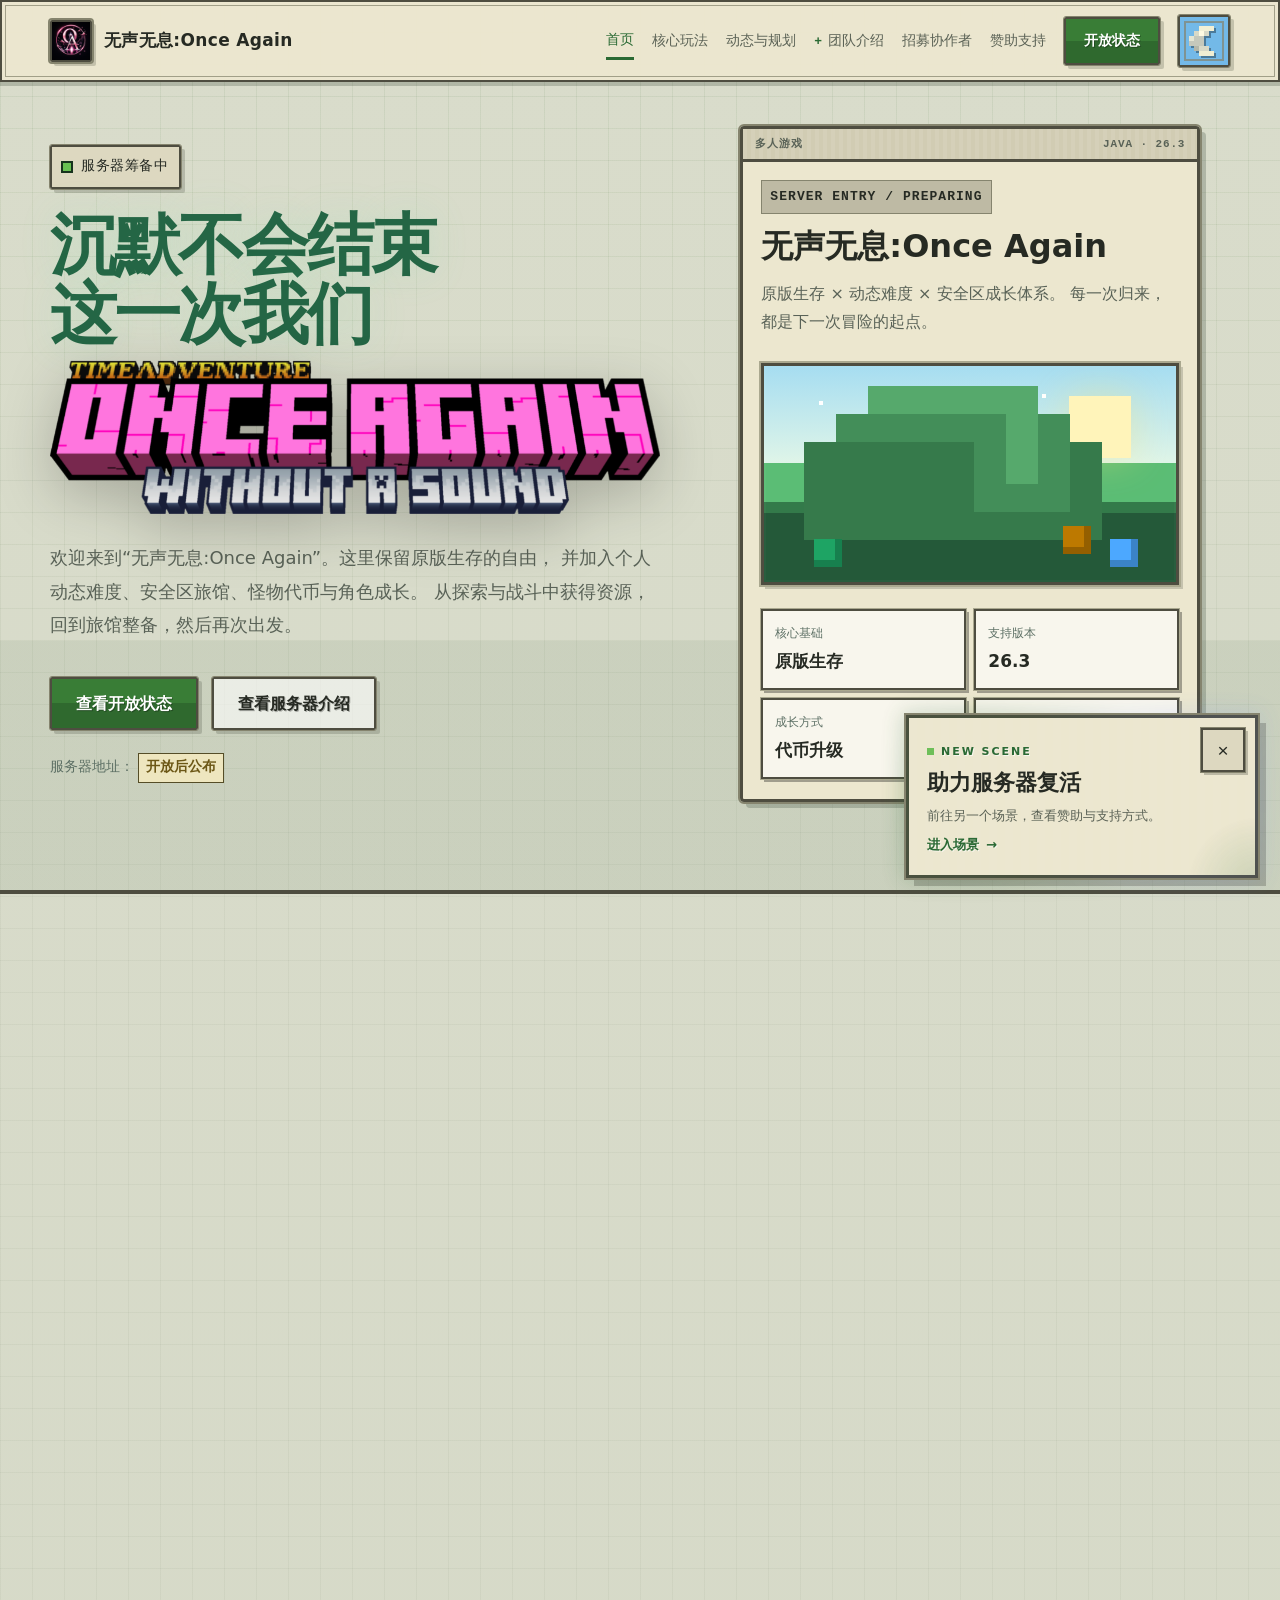
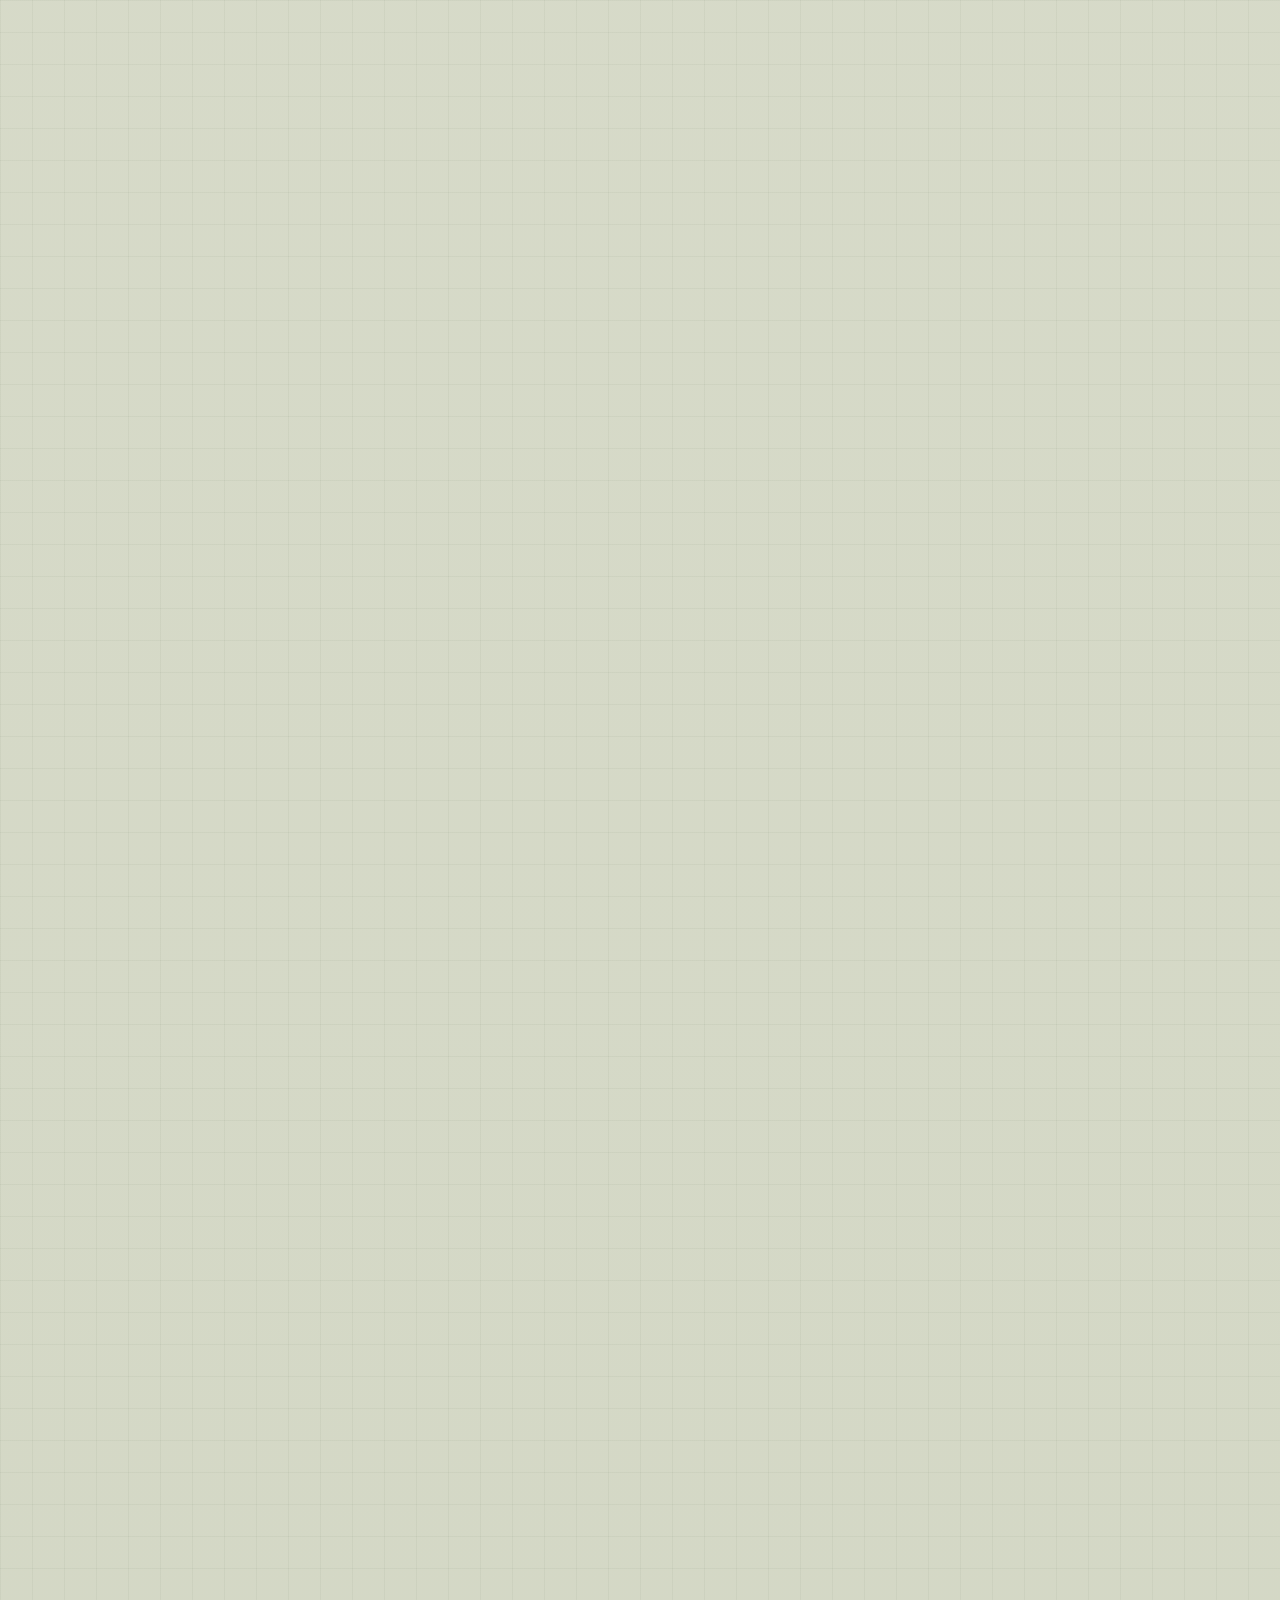
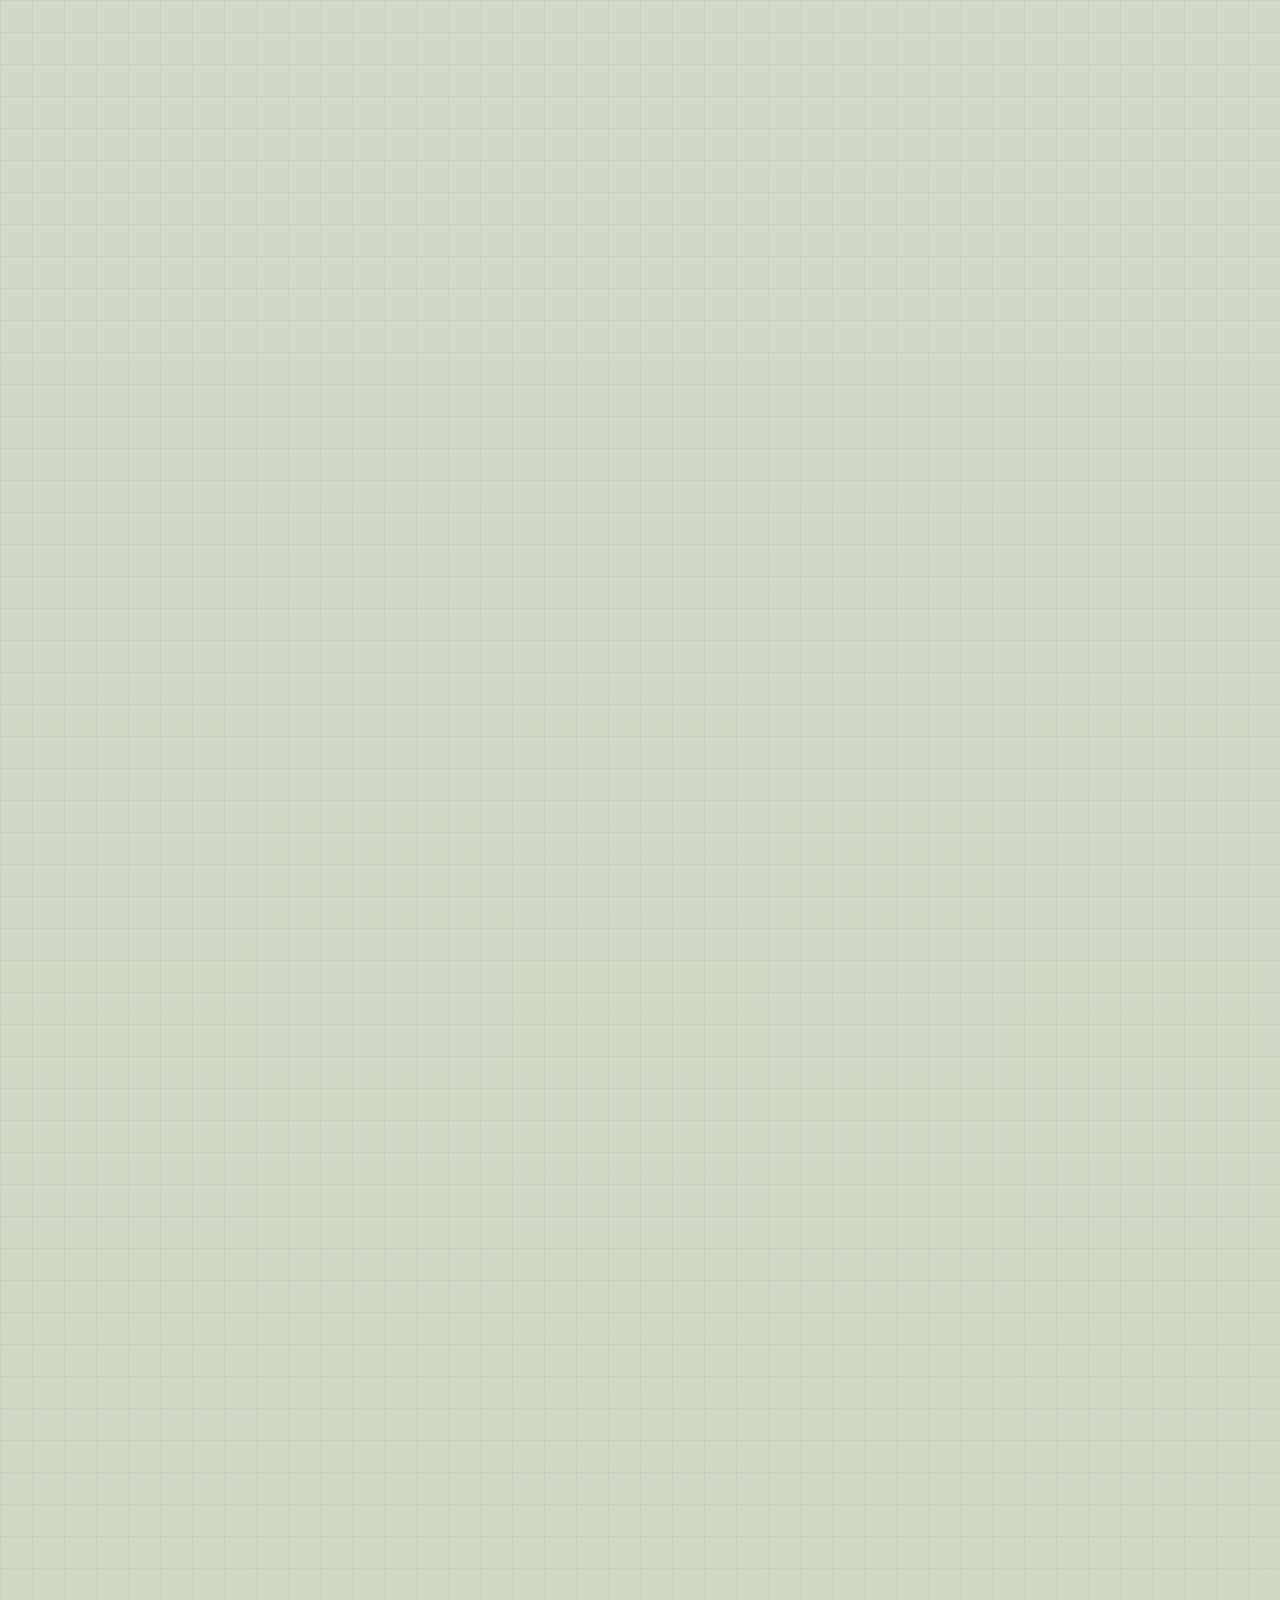
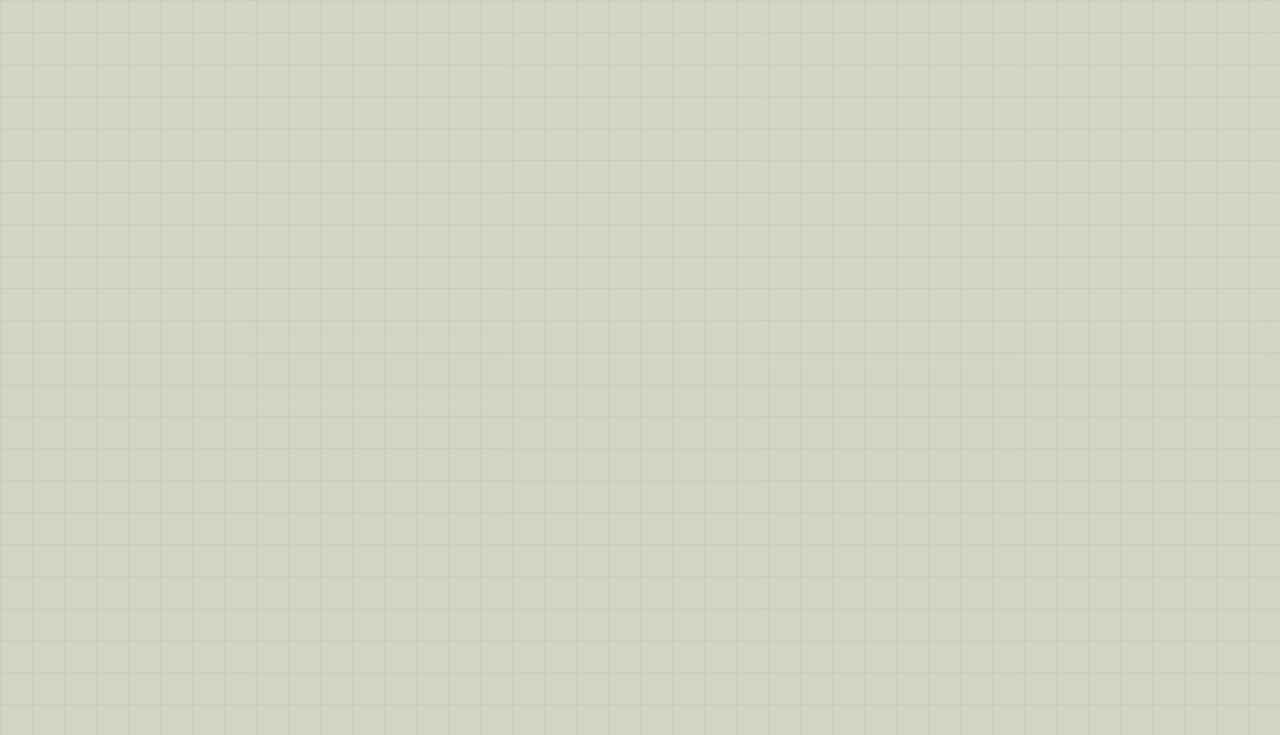
==== commit dfc506dc: "修复官网内容显示并优化响应式交互" ====
--- a/index.html
+++ b/index.html
@@ -3952,8 +3952,8 @@
 </style>
   <link rel="icon" type="image/png" href="assets/brand/favicon.png">
   <link rel="apple-touch-icon" href="assets/brand/apple-touch-icon.png">
-  <link rel="stylesheet" href="site-nav-shared.css?v=20261008">
-  <link rel="stylesheet" href="site-mobile-shared.css?v=20261008">
+  <link rel="stylesheet" href="site-nav-shared.css?v=20261009-2">
+  <link rel="stylesheet" href="site-mobile-shared.css?v=20261009-2">
   <script src="site-card-follow.js?v=20261008" defer></script>
   <link rel="canonical" href="https://zxwusheng.github.io/">
   <meta property="og:type" content="website">
@@ -3968,7 +3968,7 @@
   <meta property="og:image:alt" content="Once Again · Without A Sound">
   <meta name="twitter:card" content="summary_large_image">
   <script src="site-config.js?v=20261008" defer></script>
-  <script src="site-common.js?v=20261008" defer></script>
+  <script src="site-common.js?v=20261009-2" defer></script>
 </head>
 <body class="page-home">
   <a class="site-skip-link" href="#main-content">跳到主要内容</a>
--- a/site-nav-shared.css
+++ b/site-nav-shared.css
@@ -1,4 +1,4 @@
-/* Canonical navigation and logo preview, based on scene1.html. */
+/* 基于赞助页统一导航栏与标志预览。 */
 :root {
   --site-nav-bg: rgba(20, 32, 24, .96);
   --site-nav-panel: #142018;
@@ -19,7 +19,7 @@
   --site-nav-line: #85846e;
   --site-nav-text: #262a23;
   --site-nav-muted: #5b6256;
-  --site-nav-highlight: #4f8d45;
+  --site-nav-highlight: #2a6a34;
   --site-nav-shadow: 4px 4px 0 rgba(73, 75, 63, .24);
 }
 
@@ -299,7 +299,7 @@
 html[data-theme="light"] .navbar .oa-theme-sun { opacity: 0 !important; }
 html[data-theme="light"] .navbar .oa-theme-moon { opacity: 1 !important; }
 
-/* Viewport-wide pointer light keeps backgrounds and the shared navbar responsive. */
+/* 全视口指针光效让背景和公共导航栏同步响应。 */
 .oa-global-pointer-light {
   --oa-global-pointer-x: 50vw;
   --oa-global-pointer-y: 50vh;
@@ -333,7 +333,7 @@
   opacity: 1;
 }
 
-/* Stronger local response for cards, panels and the sponsor teaser. */
+/* 增强卡片、面板和赞助入口的局部响应。 */
 .oa-pointer-card {
   --oa-pointer-x: 50%;
   --oa-pointer-y: 50%;
@@ -633,7 +633,7 @@
   }
 }
 
-/* Canonical scene teaser shared by every page that exposes the sponsor entry. */
+/* 提供赞助入口的页面共用同一场景提示组件。 */
 .oa-scene-teaser {
   position: fixed !important;
   right: 22px !important;
@@ -871,7 +871,7 @@
   50% { opacity: 1; transform: scale(1); }
 }
 
-@media (max-width: 700px) {
+@media (max-width: 1100px) {
   .oa-scene-teaser {
     left: 50% !important;
     right: auto !important;
--- a/site-mobile-shared.css
+++ b/site-mobile-shared.css
@@ -1,4 +1,4 @@
-/* Shared visual system for the Once Again server pages. */
+/* Once Again 服务器页面共用的视觉样式。 */
 :root {
   --oa-ink: #172218;
   --oa-forest: #2f6f3d;
@@ -7,14 +7,15 @@
   --oa-grid-line: rgba(44, 82, 48, .10);
 }
 
-/* Shared functional components; retain the existing forest / paper palette. */
+/* 公共功能组件沿用现有森林绿与纸张配色。 */
 :root {
   --site-space: 16px;
   --site-motion-duration: .2s;
   --site-nav-clearance: 108px;
 }
 html { scroll-padding-top: var(--site-nav-clearance); }
-main [id] { scroll-margin-top: var(--site-nav-clearance); }
+/* 固定导航的偏移只由根滚动容器提供，避免锚点留白累加。 */
+main [id] { scroll-margin-top: 0 !important; }
 [hidden] { display: none !important; }
 img { max-width: 100%; }
 :where(a, button, textarea, input, select, summary, [tabindex]):focus-visible {
@@ -68,14 +69,32 @@
 .update-date { margin-block: 4px 12px; font-size: 14px; color: var(--site-nav-muted) !important; }
 .image-fallback { display: block; padding: 12px; color: var(--site-nav-text); line-height: 1.6; }
 html:not(.motion-ready) :is(.reveal, .reveal-left, .reveal-right, .reveal-smooth) {
-  opacity: 1 !important; visibility: visible !important; transform: none !important; filter: none !important;
-}
+  opacity: 1 !important; visibility: visible !important; transform: none !important; translate: none !important; filter: none !important;
+}
+.navbar .logo-image-wrap .image-fallback { padding: 0; font-size: 12px; font-weight: 900; }
+.page-team .metric.mc-item-failed::before { display: grid; place-items: center; line-height: 1.3; overflow-wrap: anywhere; }
+
+/* 浅色纸张上的小字使用更深的墨色，保留卡片与装饰的原配色。 */
+html[data-theme="light"] :is(.page-home .eyebrow, .page-team .eyebrow, .page-team .micro, .page-team .profile-label, .page-team .player-status, .oa-scene-kicker) {
+  color: var(--site-nav-highlight) !important;
+}
+html[data-theme="light"] .page-team .member-card { --member-ink: #2a6a34; }
+html[data-theme="light"] .page-team .member-card.badnng { --member-ink: #235d87; }
+html[data-theme="light"] .page-team .member-card.ksq { --member-ink: #6b408c; }
+html[data-theme="light"] .page-team .member-card.wang { --member-ink: #785018; }
+html[data-theme="light"] .page-team .member-card :is(.member-number, .member-role, .status) { color: var(--member-ink); }
+html[data-theme="light"] .page-team .op4 .player-status { color: #785018 !important; }
+html[data-theme="light"] .page-recruit :is(.recruit-kicker, .mc-statusbar strong, .mc-slot, .role-card small, .terms-panel h3, .contact-card .label) {
+  color: var(--site-nav-highlight);
+}
+html[data-theme="light"] .page-recruit .role-card::after { color: var(--site-nav-highlight); }
+html[data-theme="light"] .page-recruit .recruit-alert strong { color: #7a511b; }
 
 body {
   text-rendering: optimizeLegibility;
 }
 
-/* Shared motion contract: short, composited transitions with one easing curve. */
+/* 公共动效采用短时过渡与统一缓动曲线，优先使用合成属性。 */
 :root { --oa-motion-ease: cubic-bezier(.16, 1, .3, 1); }
 .reveal, .reveal-left, .reveal-right, .reveal-smooth { will-change: auto; }
 .page-home .reveal, .page-home .reveal-left, .page-home .reveal-right {
@@ -93,7 +112,7 @@
   transition-timing-function: var(--oa-motion-ease) !important;
 }
 .page-team .member-card {
-  transition: transform .2s var(--oa-motion-ease), border-color .2s ease, box-shadow .2s ease !important;
+  transition: opacity .34s ease, transform .2s var(--oa-motion-ease), border-color .2s ease, box-shadow .2s ease !important;
 }
 .page-team .member-card::before,
 .page-team .member-card::after {
@@ -170,7 +189,7 @@
   text-wrap: pretty;
 }
 
-/* Shared mobile layout contract for every Once Again page. */
+/* 所有 Once Again 页面共用的移动端布局约定。 */
 @media (max-width: 700px) {
   html,
   body,
@@ -188,7 +207,7 @@
   }
 
   html {
-    scroll-padding-top: 82px;
+    scroll-padding-top: var(--site-nav-clearance);
   }
 
   body {
@@ -200,7 +219,7 @@
   }
 
   main section[id] {
-    scroll-margin-top: 82px;
+    scroll-margin-top: 0;
   }
 
   .navbar .container {
@@ -313,7 +332,7 @@
     padding-bottom: 76px;
   }
 
-  /* Homepage and inactive homepage preview. */
+  /* 首页与本地保留的旧首页预览。 */
   .page-home .hero {
     min-height: auto !important;
     padding: 100px 0 50px !important;
@@ -420,7 +439,7 @@
     padding: 24px 16px !important;
   }
 
-  /* Team introduction. */
+  /* 团队介绍。 */
   .page-team .hero {
     min-height: auto !important;
     padding: 96px 0 38px !important;
@@ -445,6 +464,8 @@
     margin-bottom: 7px !important;
   }
 
+  .page-team .metric.mc-item-failed::before { width: 44px; height: 44px; }
+
   .page-team .metric b {
     font-size: 23px !important;
   }
@@ -494,7 +515,7 @@
     translate: 0 -4px !important;
   }
 
-  /* Sponsor page. */
+  /* 赞助页面。 */
   .page-sponsor .page {
     width: calc(100% - 28px) !important;
   }
@@ -581,6 +602,9 @@
     margin-bottom: 6px !important;
   }
 
+  .page-team .metric.mc-item-failed::before { width: 40px; height: 40px; }
+  .page-recruit .mc-loadout { grid-template-columns: repeat(3, minmax(0, 1fr)); }
+
   .page-team .metric b {
     font-size: 21px !important;
   }
@@ -590,8 +614,8 @@
   }
 }
 
-/* Touch browsers can keep :hover after a tap. Prevent hover transforms from
-   changing geometry on small screens while retaining the visual states. */
+/* 触屏浏览器点击后可能保留悬停状态；保留视觉反馈，
+   但避免悬停变换改变小屏幕上的布局尺寸。 */
 @media (max-width: 700px) and (hover: none) {
   .navbar .logo:hover .logo-image-wrap,
   .navbar .nav-links a:hover,
@@ -610,7 +634,7 @@
   .contact-card:hover,
   .journey-step:hover,
   .oa-float-control:hover,
-  .oa-scene-close:hover {
+  .role-card:hover {
     transform: none !important;
   }
 
@@ -623,6 +647,8 @@
   .oa-scene-teaser:hover {
     transform: translateX(-50%) !important;
   }
+
+  .oa-scene-close:hover { transform: translateY(-50%) !important; }
 }
 
 @media (max-width: 700px) {
@@ -676,7 +702,7 @@
     padding-bottom: 84px !important;
   }
 }
-/* Final shared component rules override legacy page-specific patches. */
+/* 最终公共组件规则覆盖页面中旧有的局部补丁。 */
 .navbar .logo { min-width: 0 !important; }
 .navbar .logo-image-wrap { padding: 0 !important; }
 .navbar .logo-name { text-decoration: none; }
@@ -712,6 +738,9 @@
   .navbar .nav-links, .navbar.scrolled .nav-links { top: 84px !important; max-height: calc(100svh - 100px); overflow-y: auto; }
   .navbar .nav-links a { min-height: 44px !important; display: flex !important; align-items: center !important; }
   .navbar .nav-inner, .navbar.scrolled .nav-inner { min-height: 72px !important; }
+  body:has(.oa-scene-teaser) main { padding-bottom: 84px; }
+  .oa-scene-teaser-inner { padding-right: 56px !important; }
+  .oa-scene-close, html[data-theme="light"] .oa-scene-close { right: 4px !important; }
 }
 @media (max-width: 700px) {
   :root { --site-nav-clearance: 90px; }
@@ -756,7 +785,7 @@
 .image-fallback:empty { display: none; }
 html.site-ready .site-script-note { display: none; }
 html:not(.site-ready) .navbar .menu-button { display: none !important; }
-/* Keep the first-screen copy available while the decorative scene animates. */
+/* 装饰场景播放动画时，首屏文字仍立即显示。 */
 .page-home .hero :is(.hero-title-line, .hero-description, .hero-actions, .hero-server-address) {
   opacity: 1 !important; transform: none !important; animation: none !important;
 }
